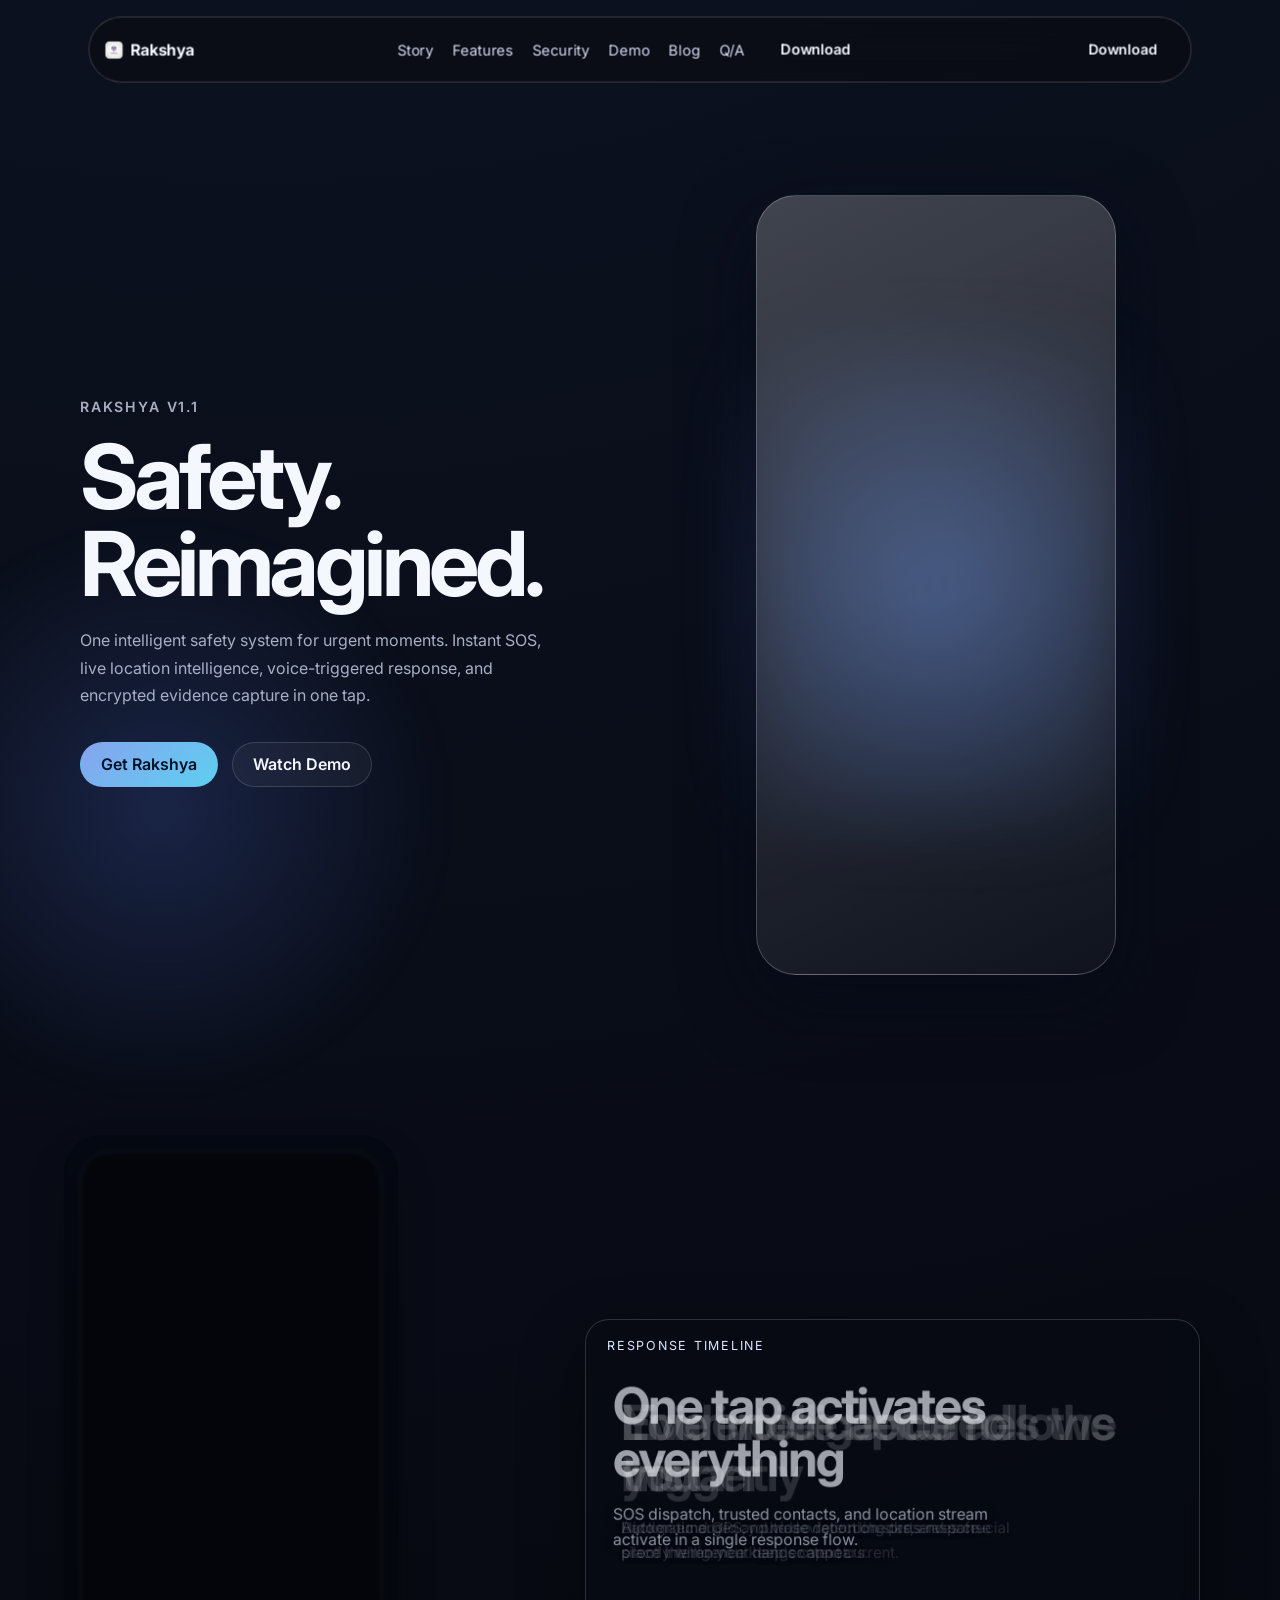
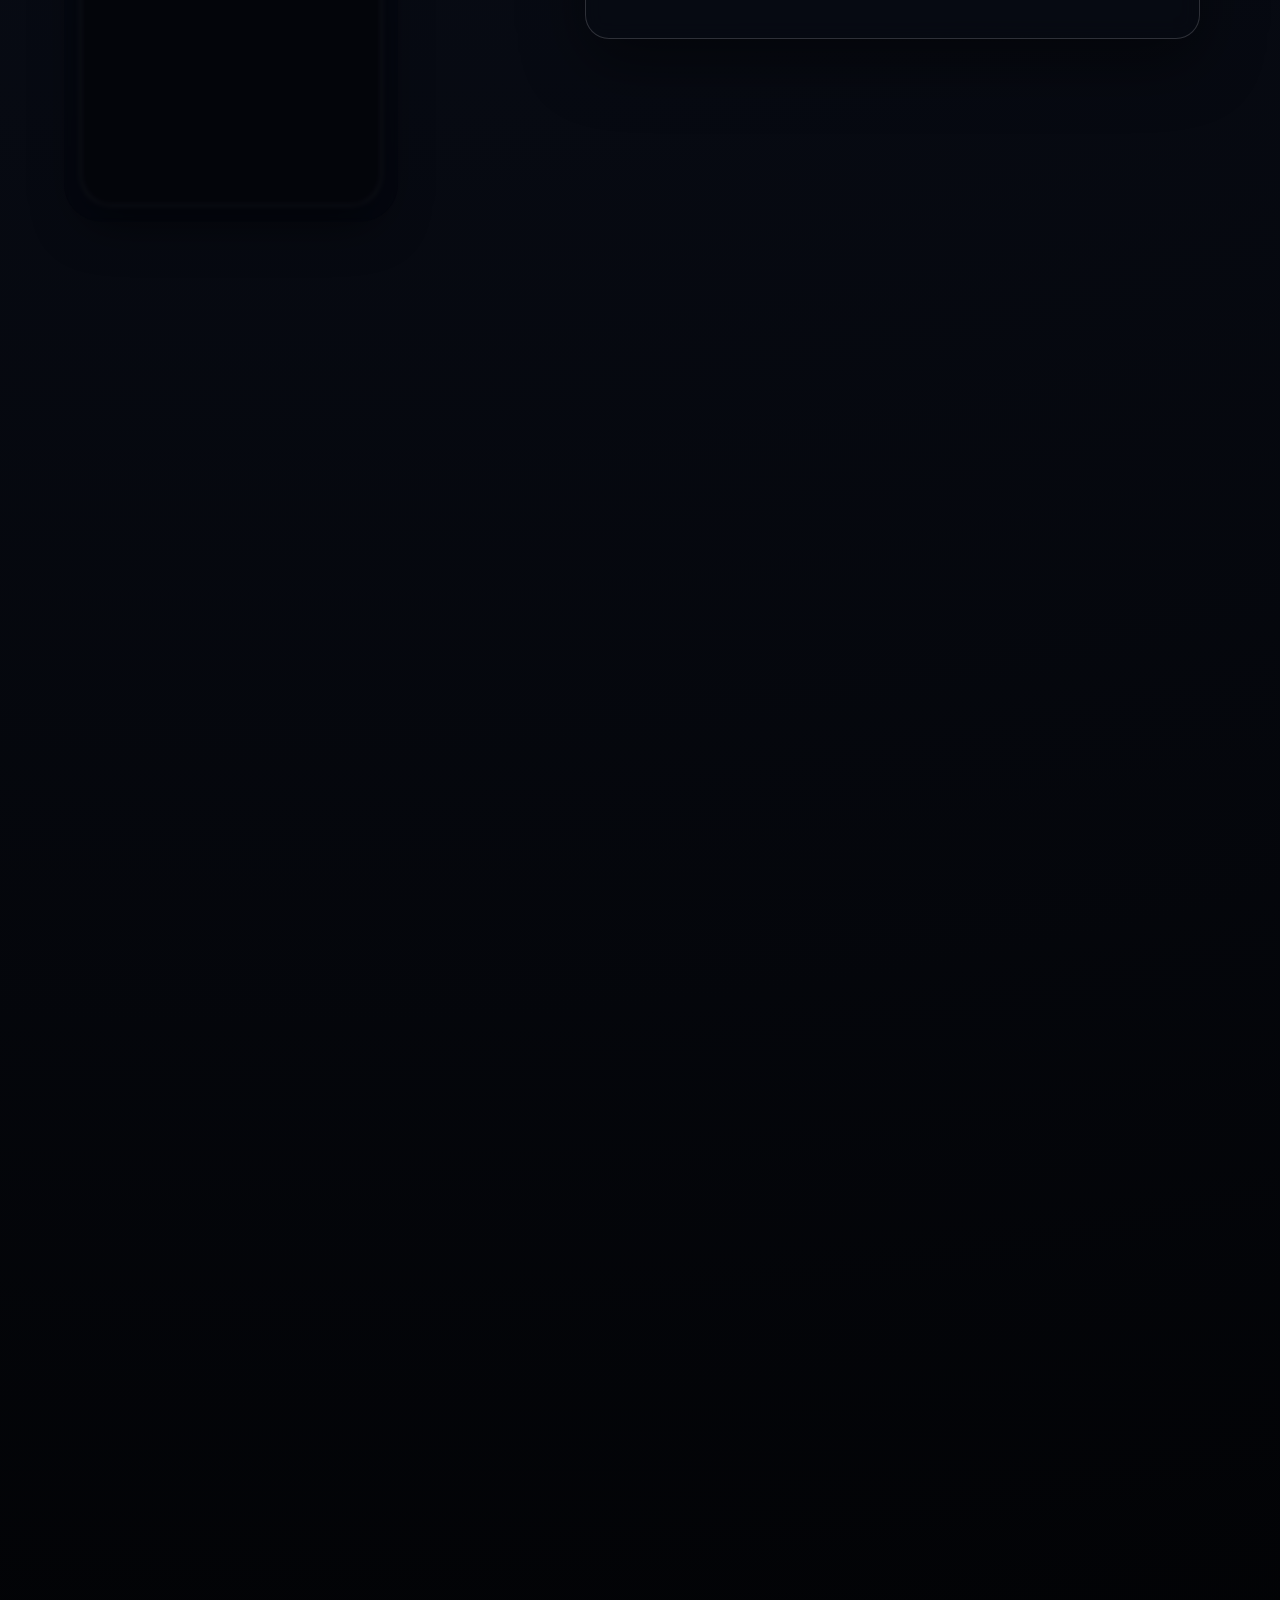
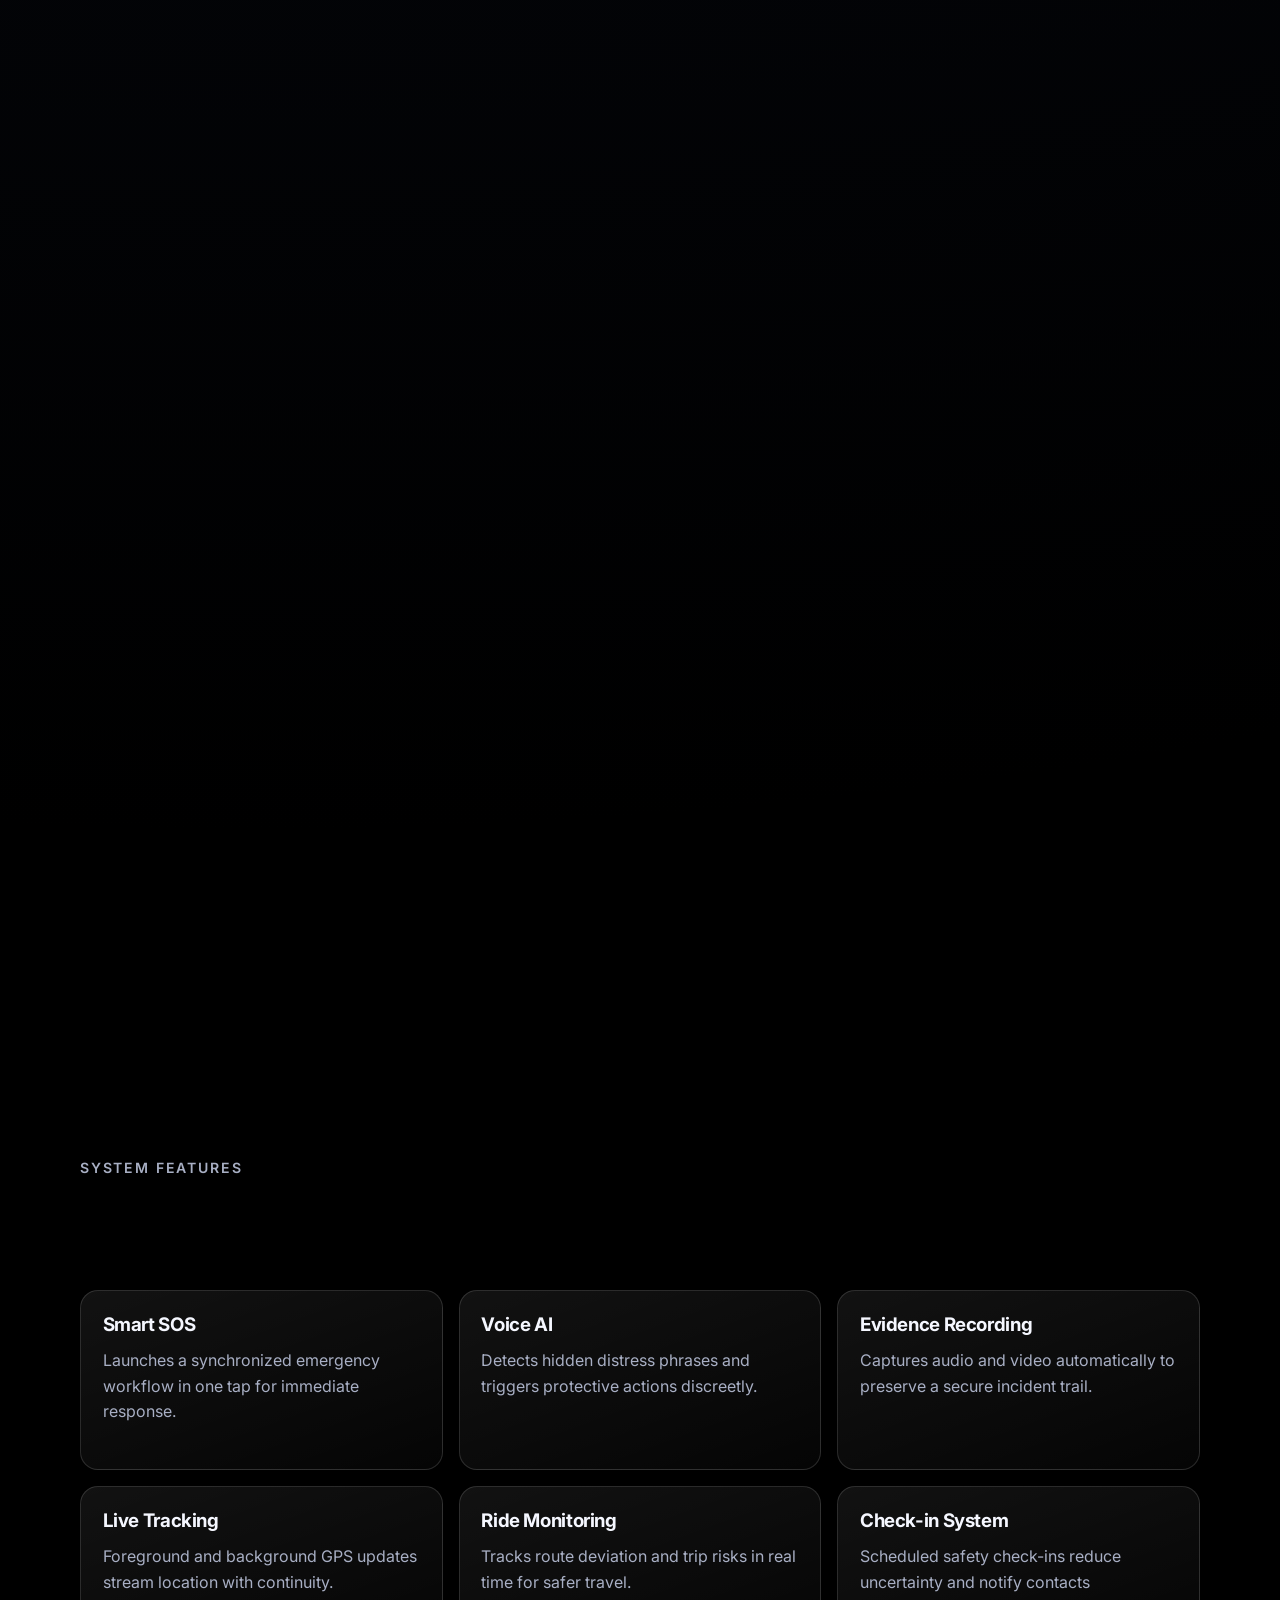
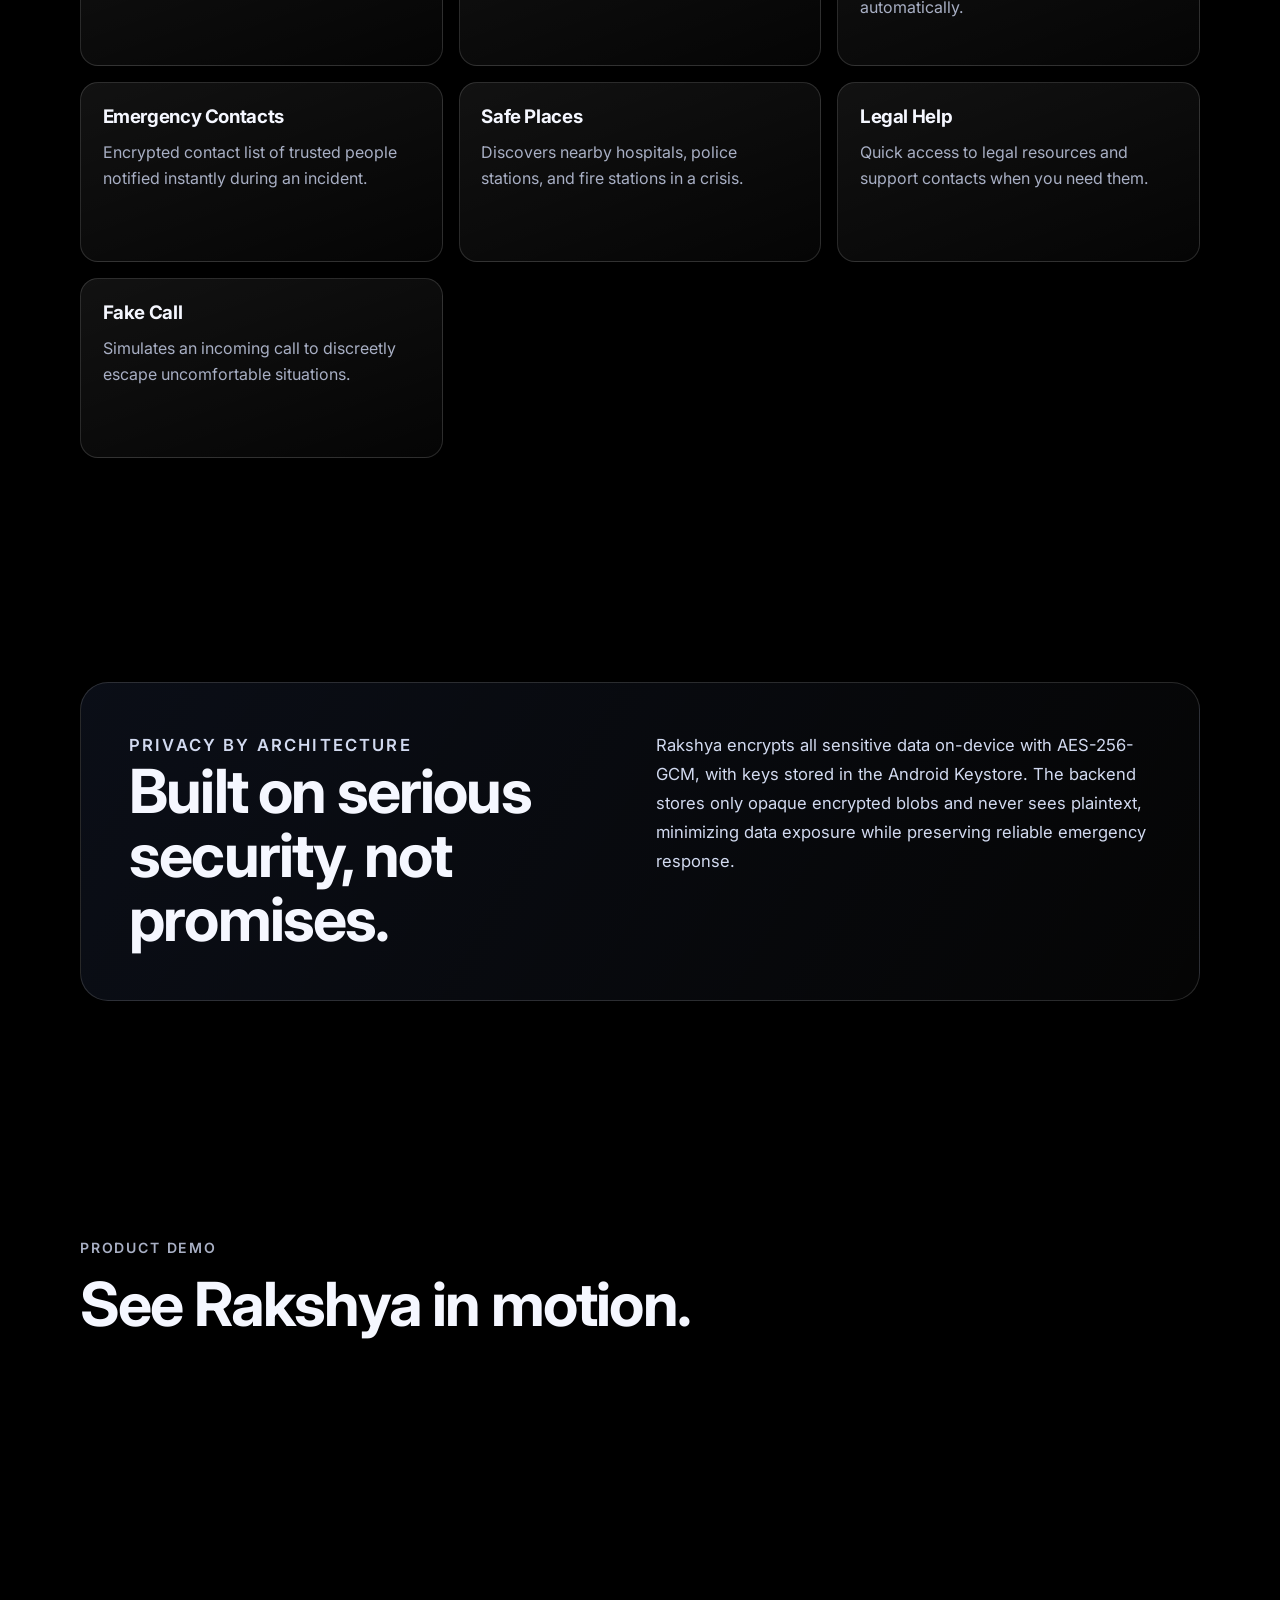
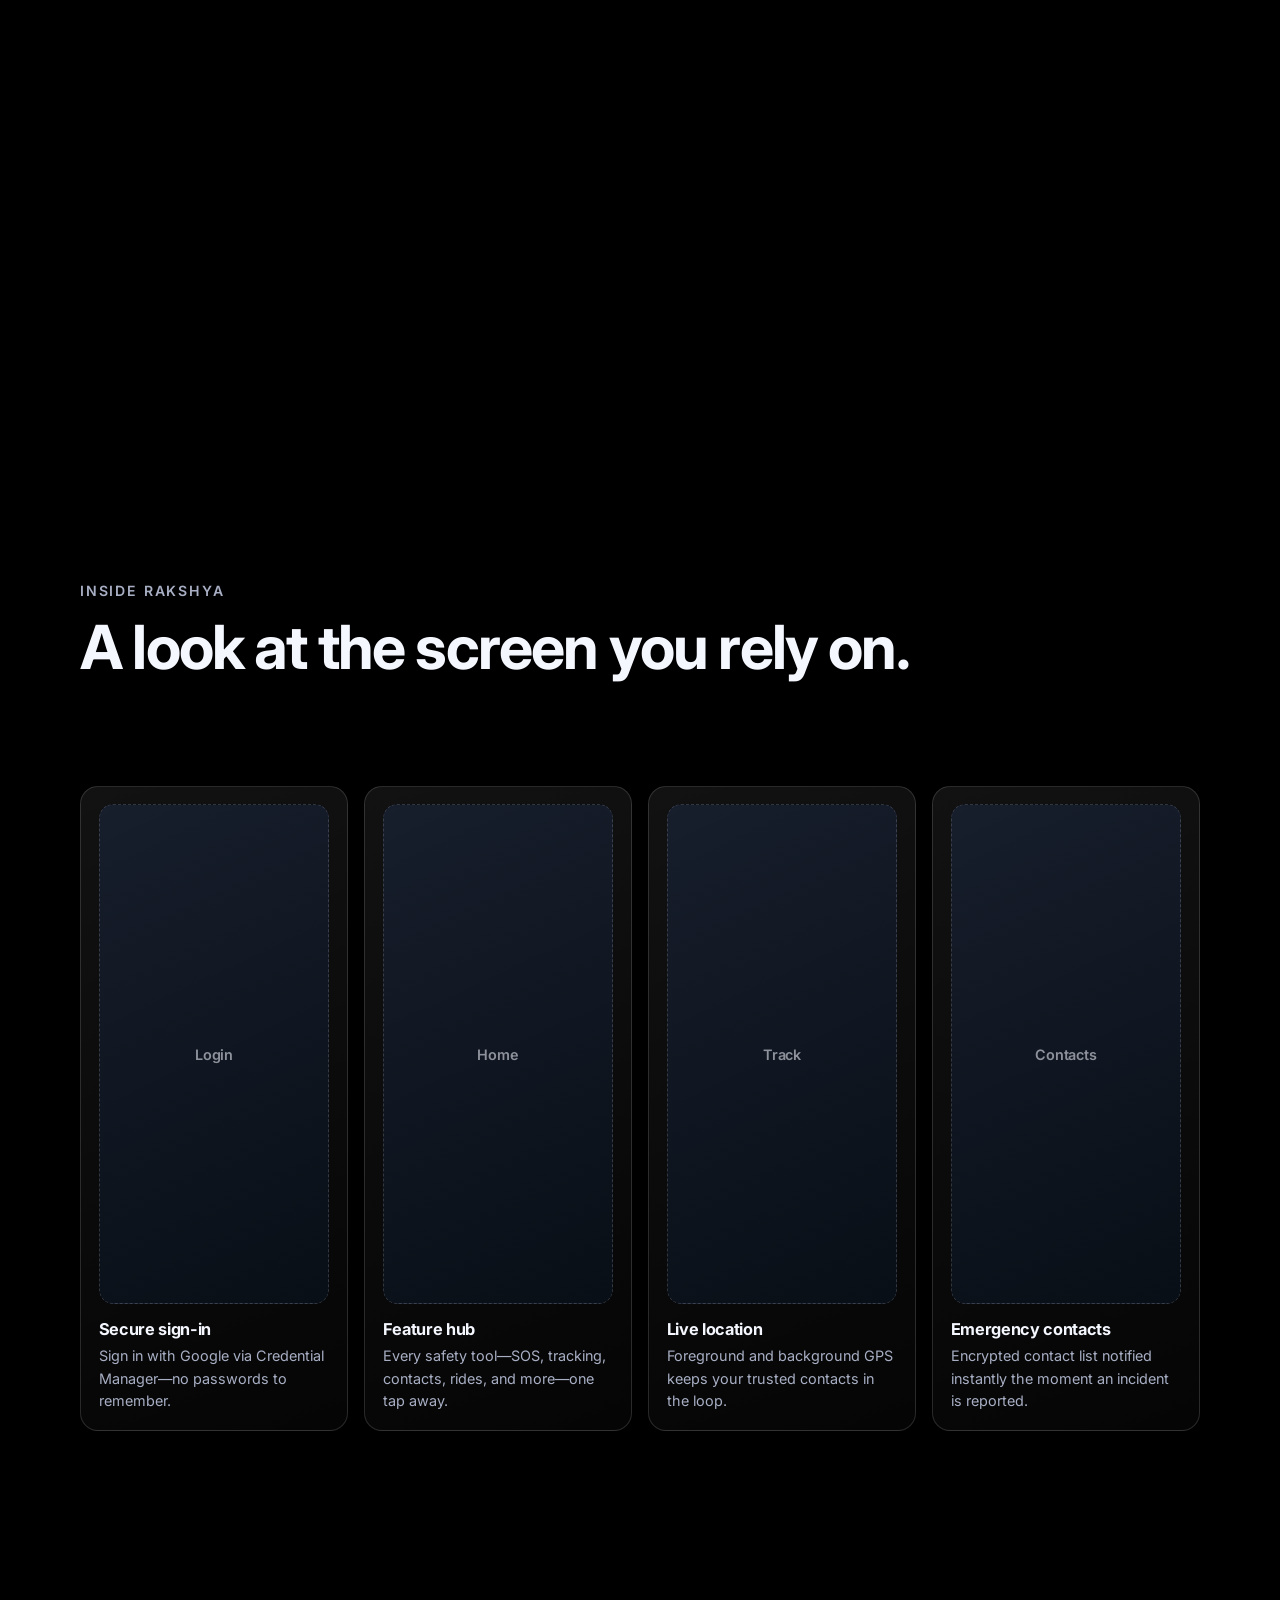
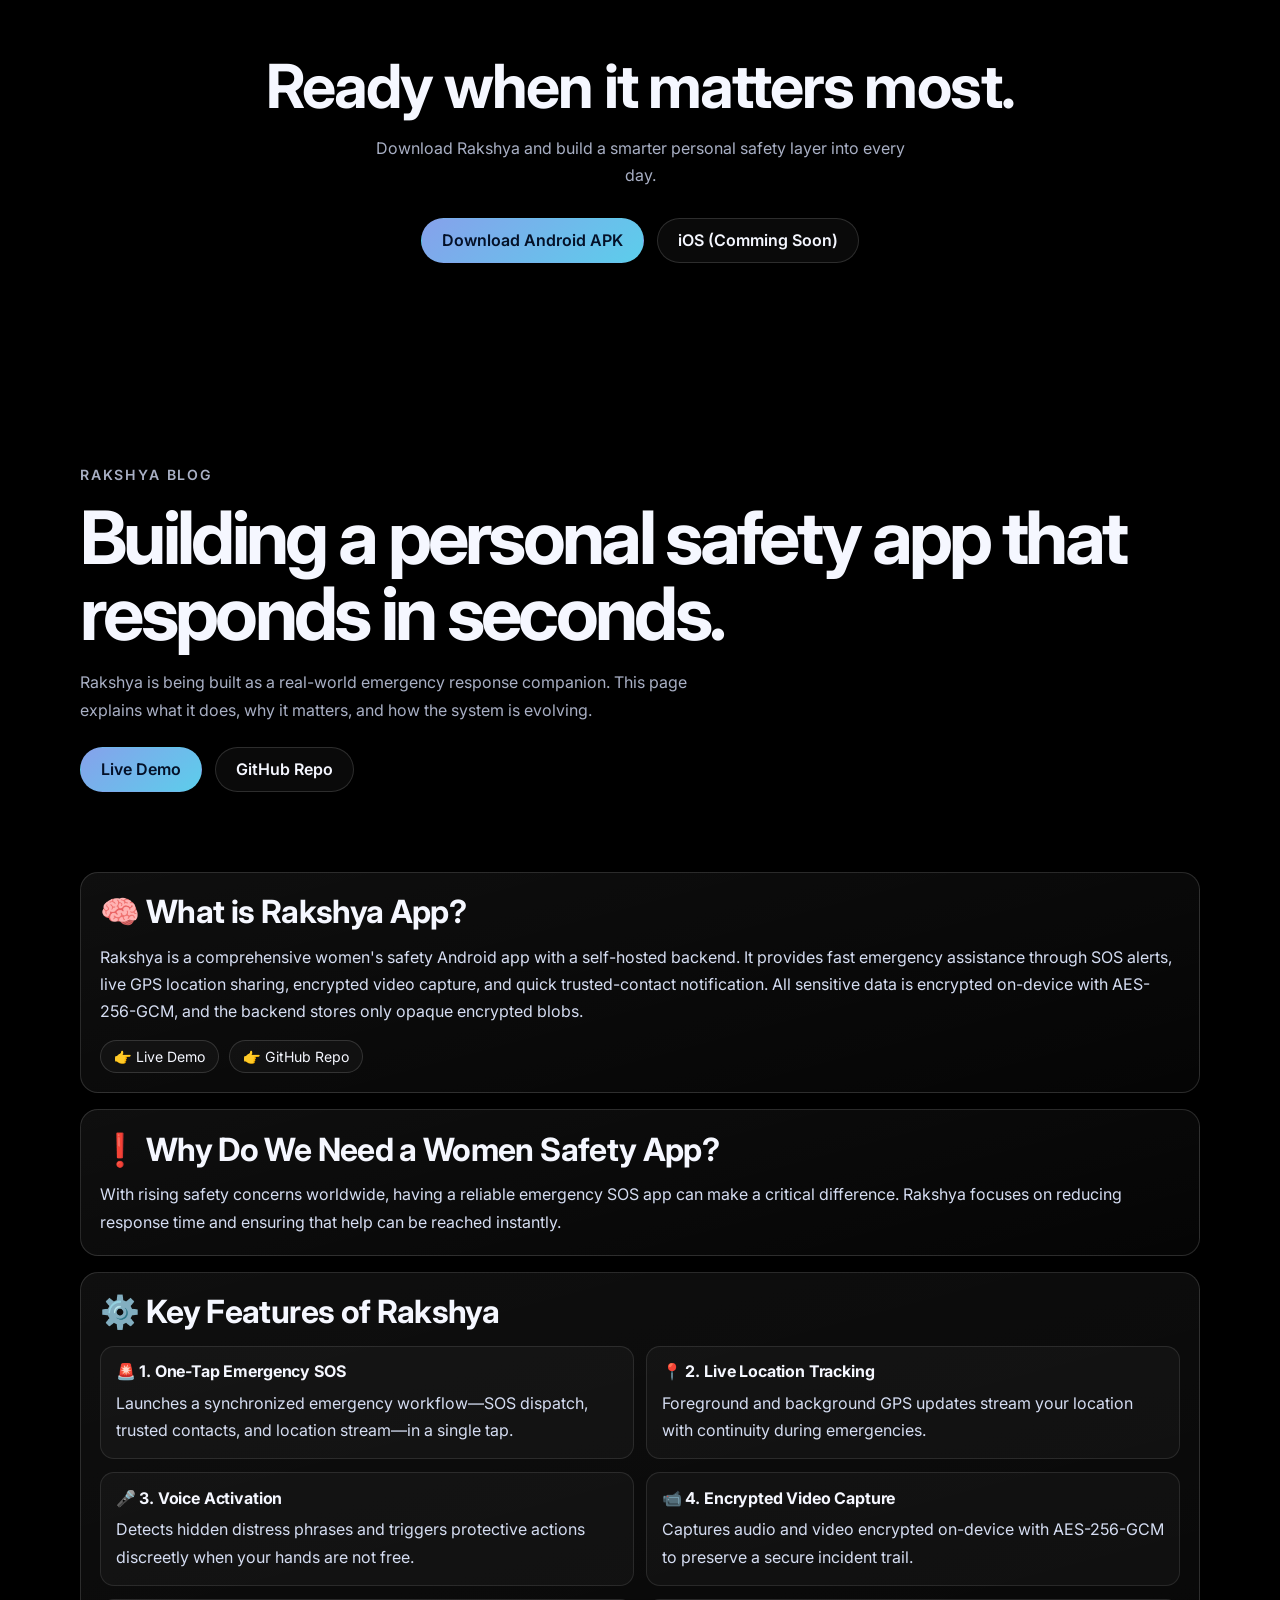
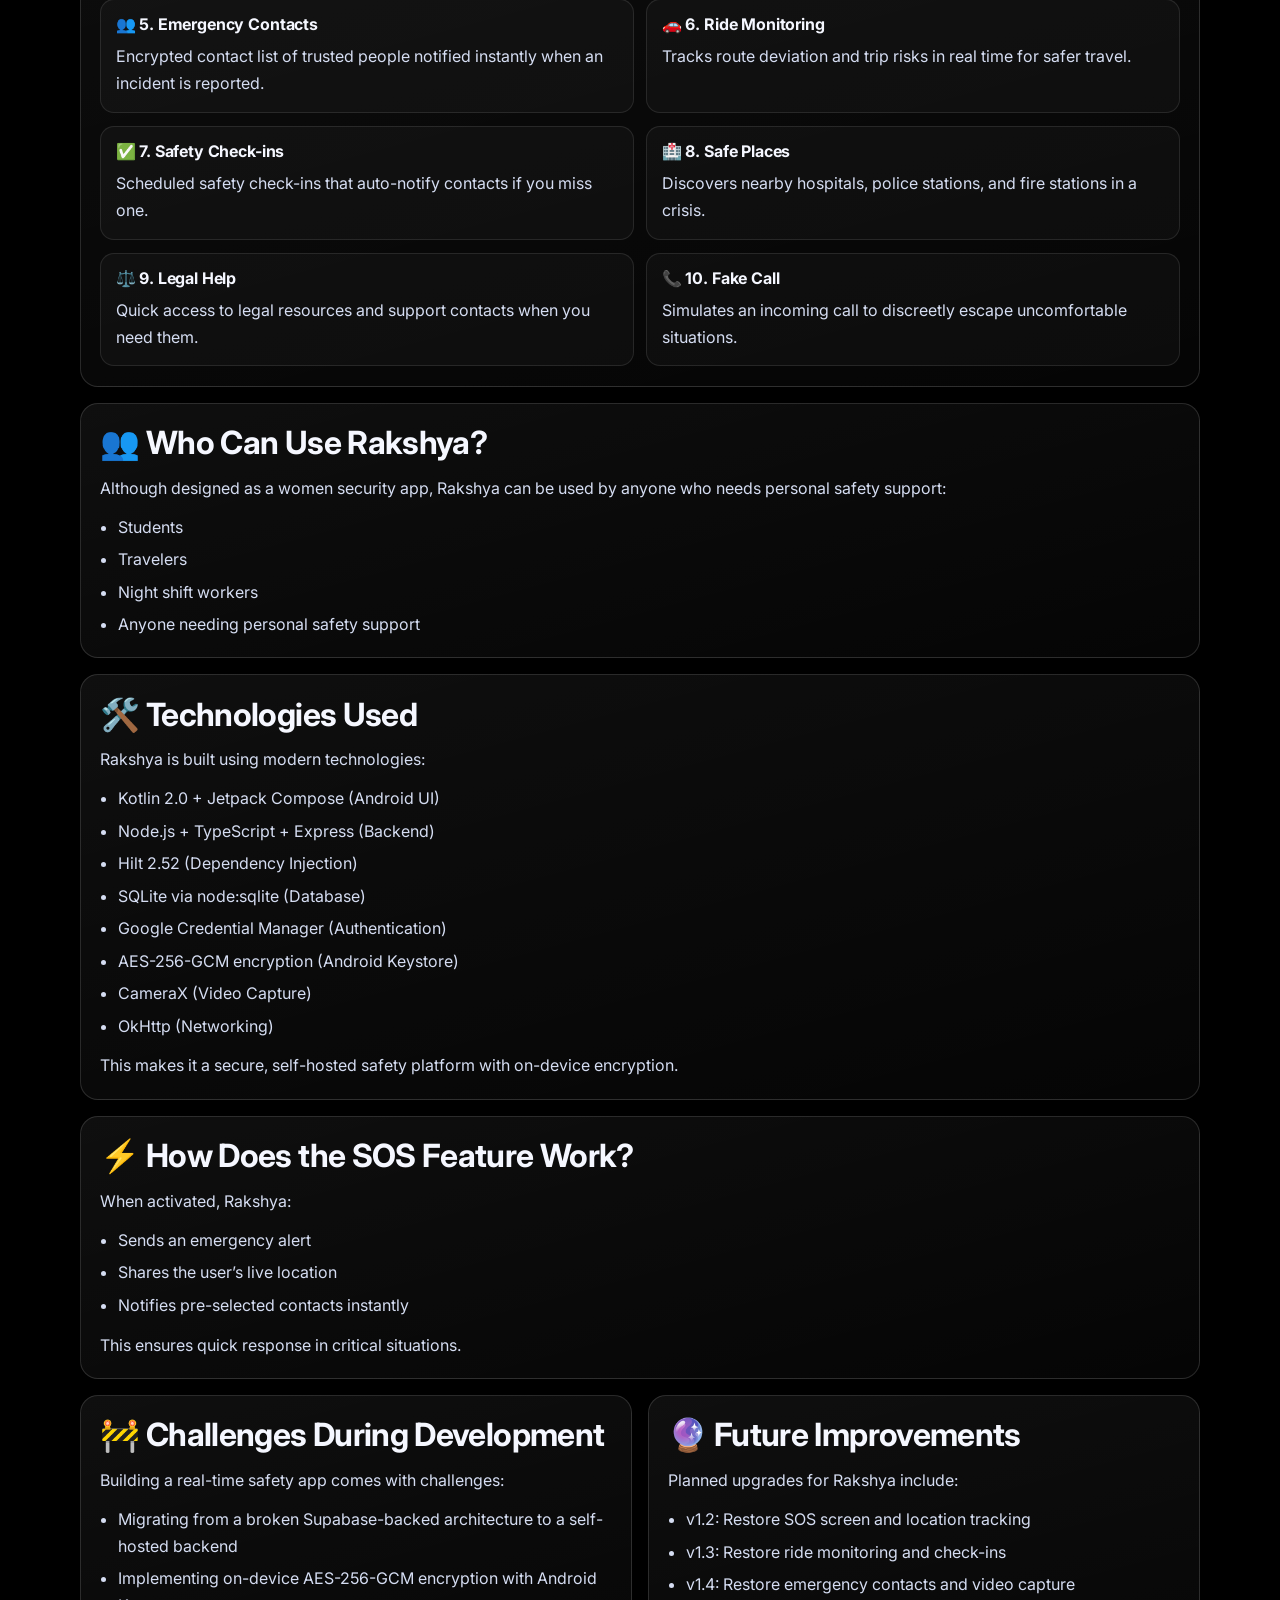
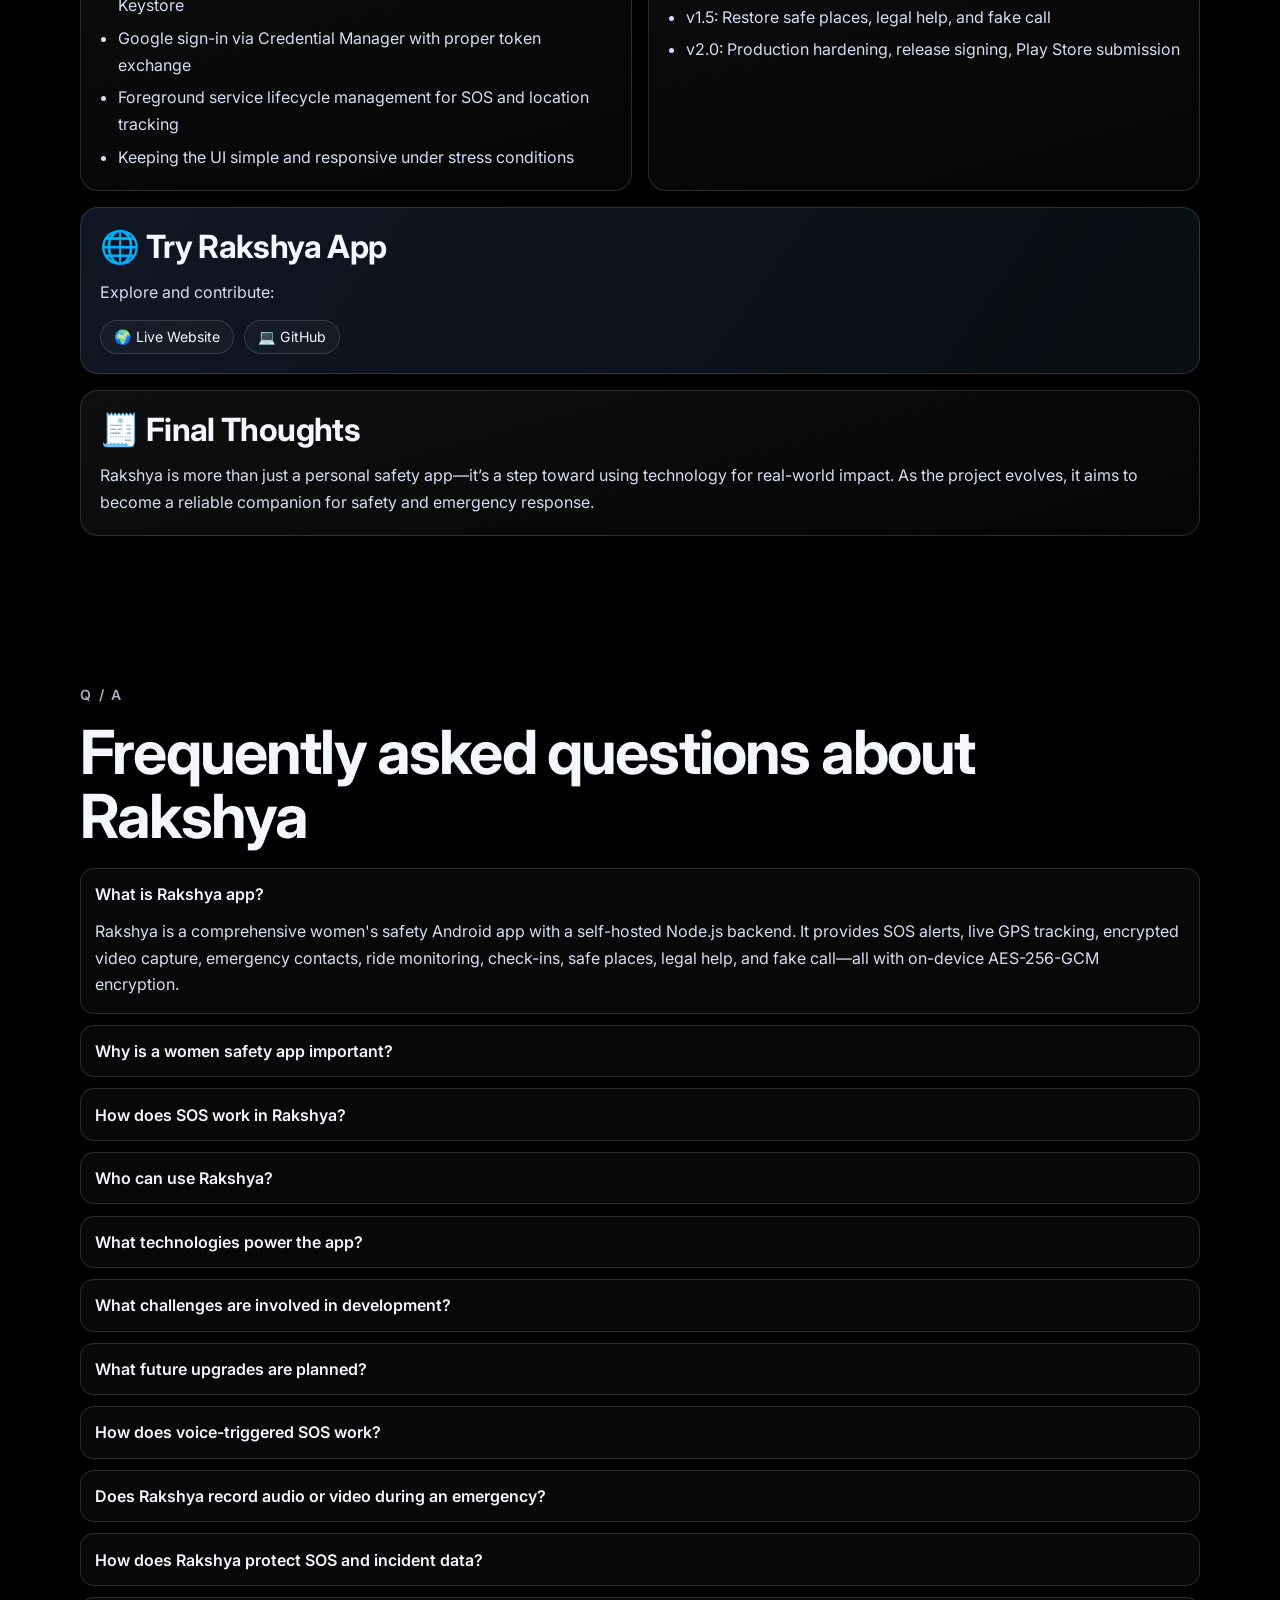
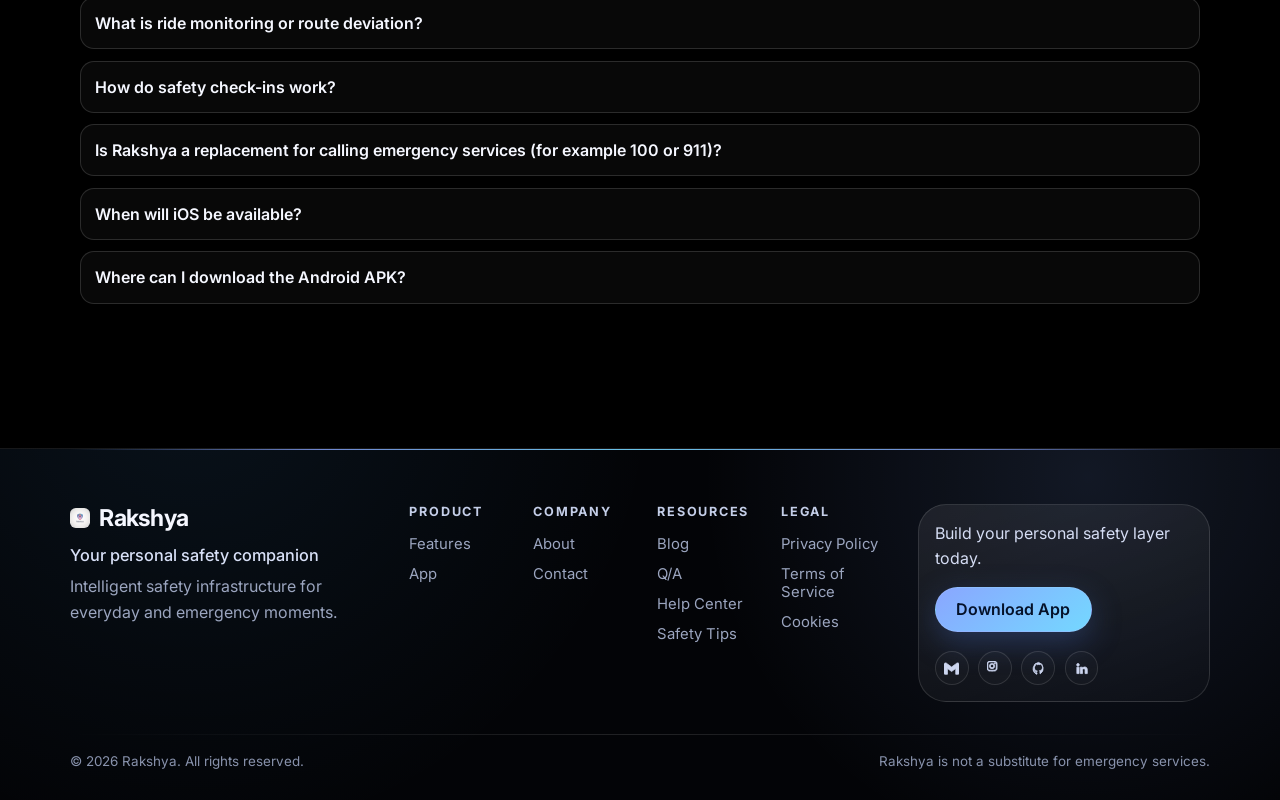
==== index.html @ 473b79ba "feat: add real-UI screenshot gallery (placeholders)" ====
<!DOCTYPE html>
<html lang="en">
<head>
  <!-- Character Encoding & Viewport -->
  <meta charset="UTF-8" />
  <meta name="viewport" content="width=device-width, initial-scale=1.0" />

  <!-- SEO & Meta Information -->
  <meta name="description" content="Rakshya is a global personal safety app with SOS alerts, live location tracking, voice triggers, and encrypted emergency response." />
  <meta name="keywords" content="global safety app, personal safety app, emergency SOS app, women safety app, live location tracking app, SOS alert app, emergency response app, personal security app, voice activated SOS, GPS safety app, panic button app, safety app for students, safety app for travelers, emergency contact alert app, safety technology app, mobile safety solution, encrypted safety app, Rakshya app" />
  <meta name="author" content="Rabi Dahal" />
  <meta name="robots" content="index,follow" />

  <!-- Canonical & Language -->
  <link rel="canonical" href="https://rakshyaapp.github.io/" />
  <link rel="alternate" hreflang="x-default" href="https://rakshyaapp.github.io/" />
  <meta property="og:locale" content="en_US" />

  <!-- Open Graph (Facebook & Social Media) -->
  <meta property="og:type" content="website" />
  <meta property="og:site_name" content="Rakshya" />
  <meta property="og:title" content="Rakshya Global Safety App | SOS and Live Tracking" />
  <meta property="og:description" content="Global personal safety app with SOS alerts, live tracking, voice triggers, and encrypted emergency response." />
  <meta property="og:url" content="https://rakshyaapp.github.io/" />
  <meta property="og:image" content="https://rakshyaapp.github.io/previewcard.png" />

  <!-- Twitter Card -->
  <meta name="twitter:card" content="summary_large_image" />
  <meta name="twitter:domain" content="rakshyaapp.github.io" />
  <meta name="twitter:title" content="Rakshya Global Safety App | SOS and Live Tracking" />
  <meta name="twitter:description" content="Rakshya combines SOS, live location sharing, and secure emergency workflows for global personal safety." />
  <meta name="twitter:image" content="https://rakshyaapp.github.io/previewcard.png" />

  <!-- Page Title -->
  <title>Rakshya Global Safety App | SOS, Live Tracking, Emergency Alerts</title>

  <!-- Fonts -->
  <link rel="preconnect" href="https://fonts.googleapis.com" />
  <link rel="preconnect" href="https://fonts.gstatic.com" crossorigin />
  <link href="https://fonts.googleapis.com/css2?family=Inter:wght@400;500;600;700;800&display=swap" rel="stylesheet" />

  <!-- Icons & Stylesheets -->
  <link rel="icon" type="image/png" href="favicon.png" />
  <link rel="stylesheet" href="styles.css" />

  <!-- Structured Data (Schema.org) -->
  <script type="application/ld+json">
    {
      "@context": "https://schema.org",
      "@graph": [
        {
          "@type": "Organization",
          "@id": "https://rakshyaapp.github.io/#organization",
          "name": "Rakshya",
          "url": "https://rakshyaapp.github.io/",
          "logo": "https://rakshyaapp.github.io/favicon.png",
          "sameAs": [
            "https://www.instagram.com/rakshya__app/",
            "https://github.com/proobker",
            "https://www.linkedin.com/in/rabi-dahal/"
          ]
        },
        {
          "@type": "SoftwareApplication",
          "name": "Rakshya",
          "applicationCategory": "SafetyApplication",
          "operatingSystem": "Android, iOS",
          "description": "Personal safety app with SOS alerts, live location sharing, voice triggers, and encrypted emergency workflows.",
          "url": "https://rakshyaapp.github.io/",
          "publisher": {
            "@id": "https://rakshyaapp.github.io/#organization"
          },
          "author": {
            "@type": "Person",
            "name": "Rabi Dahal"
          }
        },
        {
          "@type": "BlogPosting",
          "headline": "Building a personal safety app that responds in seconds.",
          "description": "Overview of Rakshya features, SOS workflow, development challenges, and future improvements.",
          "mainEntityOfPage": "https://rakshyaapp.github.io/#blog",
          "url": "https://rakshyaapp.github.io/#blog",
          "author": {
            "@type": "Person",
            "name": "Rabi Dahal"
          },
          "publisher": {
            "@id": "https://rakshyaapp.github.io/#organization"
          }
        }
      ]
    }
  </script>
</head>
<body>
  <div class="page-glow"></div>
  <header class="navbar" id="top">
    <nav class="nav-shell container" aria-label="Main navigation">
      <a href="#hero" class="brand" aria-label="Rakshya homepage">
        <img src="favicon.png" alt="Rakshya logo" class="brand-logo" />
        <span>Rakshya</span>
      </a>
      <div class="nav-links" id="navLinks">
        <ul>
          <li><a href="#story">Story</a></li>
          <li><a href="#features">Features</a></li>
          <li><a href="#security">Security</a></li>
          <li><a href="#demo">Demo</a></li>
          <li><a href="#blog">Blog</a></li>
          <li><a href="#qa">Q/A</a></li>
        </ul>
        <a href="#download" class="btn btn-nav nav-download">Download</a>
      </div>
      <button
        class="nav-toggle"
        id="navToggle"
        aria-label="Toggle menu"
        aria-expanded="false"
        aria-controls="navLinks"
      >
        <span></span>
        <span></span>
        <span></span>
      </button>
      <a href="#download" class="btn btn-nav nav-cta">Download</a>
    </nav>
  </header>

  <main>
    <section id="hero" class="hero section">
      <div class="container hero-grid">
        <div class="hero-copy reveal">
          <p class="eyebrow">Rakshya v1.1</p>
          <h1>Safety. Reimagined.</h1>
          <p class="subtext">
            One intelligent safety system for urgent moments. Instant SOS, live location intelligence,
            voice-triggered response, and encrypted evidence capture in one tap.
          </p>
          <div class="hero-actions">
            <a href="#download" class="btn btn-primary">Get Rakshya</a>
            <a href="#demo" class="btn btn-secondary">Watch Demo</a>
          </div>
        </div>
        <div class="hero-device-wrap reveal">
          <div class="device-glow"></div>
          <div class="phone-tilt" id="phoneTilt">
            <div class="phone-shell">
              <video src="demo.mp4" autoplay muted loop playsinline aria-label="Rakshya app demo"></video>
            </div>
          </div>
        </div>
      </div>
    </section>

    <section id="story" class="story section">
      <div class="story-track">
        <div class="story-sticky container">
          <div class="story-media">
            <div class="story-device">
              <video src="demo.mp4" autoplay muted loop playsinline></video>
            </div>
          </div>
          <div class="story-copy-panel">
            <p class="story-label">Response Timeline</p>
            <div class="story-slides" id="storySlides">
              <article class="story-slide">
                <h2>One tap activates everything</h2>
                <p>SOS dispatch, trusted contacts, and location stream activate in a single response flow.</p>
              </article>
              <article class="story-slide">
                <h2>Your voice becomes the trigger</h2>
                <p>Hidden emergency phrase detection starts response silently when your hands cannot.</p>
              </article>
              <article class="story-slide">
                <h2>Evidence captured instantly</h2>
                <p>Automatic audio and video recording preserves crucial proof the moment danger appears.</p>
              </article>
              <article class="story-slide">
                <h2>Live intelligence follows you</h2>
                <p>Background GPS, route deviation checks, and safe-place intelligence keep context current.</p>
              </article>
            </div>
          </div>
        </div>
      </div>
    </section>

    <section id="features" class="features section">
      <div class="container">
        <p class="eyebrow reveal">System Features</p>
        <h2 class="section-title reveal">Designed for real-world emergencies.</h2>
        <div class="feature-grid">
          <article class="feature-card reveal">
            <h3>Smart SOS</h3>
            <p>Launches a synchronized emergency workflow in one tap for immediate response.</p>
          </article>
          <article class="feature-card reveal">
            <h3>Voice AI</h3>
            <p>Detects hidden distress phrases and triggers protective actions discreetly.</p>
          </article>
          <article class="feature-card reveal">
            <h3>Evidence Recording</h3>
            <p>Captures audio and video automatically to preserve a secure incident trail.</p>
          </article>
          <article class="feature-card reveal">
            <h3>Live Tracking</h3>
            <p>Foreground and background GPS updates stream location with continuity.</p>
          </article>
          <article class="feature-card reveal">
            <h3>Ride Monitoring</h3>
            <p>Tracks route deviation and trip risks in real time for safer travel.</p>
          </article>
          <article class="feature-card reveal">
            <h3>Check-in System</h3>
            <p>Scheduled safety check-ins reduce uncertainty and notify contacts automatically.</p>
          </article>
          <article class="feature-card reveal">
            <h3>Emergency Contacts</h3>
            <p>Encrypted contact list of trusted people notified instantly during an incident.</p>
          </article>
          <article class="feature-card reveal">
            <h3>Safe Places</h3>
            <p>Discovers nearby hospitals, police stations, and fire stations in a crisis.</p>
          </article>
          <article class="feature-card reveal">
            <h3>Legal Help</h3>
            <p>Quick access to legal resources and support contacts when you need them.</p>
          </article>
          <article class="feature-card reveal">
            <h3>Fake Call</h3>
            <p>Simulates an incoming call to discreetly escape uncomfortable situations.</p>
          </article>
        </div>
      </div>
    </section>

    <section id="security" class="security section">
      <div class="container security-layout reveal">
        <div>
          <p class="eyebrow">Privacy by Architecture</p>
          <h2 class="section-title">Built on serious security, not promises.</h2>
        </div>
        <p>
          Rakshya encrypts all sensitive data on-device with AES-256-GCM, with keys stored in the
          Android Keystore. The backend stores only opaque encrypted blobs and never sees plaintext,
          minimizing data exposure while preserving reliable emergency response.
        </p>
      </div>
    </section>

    <section id="demo" class="demo section">
      <div class="container reveal">
        <p class="eyebrow">Product Demo</p>
        <h2 class="section-title">See Rakshya in motion.</h2>
        <div class="hero-device-wrap reveal">
          <div class="device-glow"></div>
          <div class="phone-tilt" id="phoneTiltDemo">
            <div class="mini">
              <video src="demo.mp4" autoplay muted loop playsinline aria-label="Rakshya app demo"></video>
            </div>
          </div>
        </div>
      </div>
    </section>

    <section id="screens" class="screens section">
      <div class="container">
        <p class="eyebrow reveal">Inside Rakshya</p>
        <h2 class="section-title reveal">A look at the screen you rely on.</h2>
        <p class="screens-subtext reveal">
          Rakshya is built around fast, calm interactions. Here's a preview of the core screens.
        </p>
        <div class="screens-grid">
          <figure class="screen-card reveal">
            <div class="screen-frame phone">
              <div class="screen-ph">
                <span>Login</span>
              </div>
            </div>
            <figcaption>
              <h3>Secure sign-in</h3>
              <p>Sign in with Google via Credential Manager—no passwords to remember.</p>
            </figcaption>
          </figure>
          <figure class="screen-card reveal">
            <div class="screen-frame phone">
              <div class="screen-ph">
                <span>Home</span>
              </div>
            </div>
            <figcaption>
              <h3>Feature hub</h3>
              <p>Every safety tool—SOS, tracking, contacts, rides, and more—one tap away.</p>
            </figcaption>
          </figure>
          <figure class="screen-card reveal">
            <div class="screen-frame phone">
              <div class="screen-ph">
                <span>Track</span>
              </div>
            </div>
            <figcaption>
              <h3>Live location</h3>
              <p>Foreground and background GPS keeps your trusted contacts in the loop.</p>
            </figcaption>
          </figure>
          <figure class="screen-card reveal">
            <div class="screen-frame phone">
              <div class="screen-ph">
                <span>Contacts</span>
              </div>
            </div>
            <figcaption>
              <h3>Emergency contacts</h3>
              <p>Encrypted contact list notified instantly the moment an incident is reported.</p>
            </figcaption>
          </figure>
        </div>
      </div>
    </section>

    <section id="download" class="download section">
      <div class="container download-wrap reveal">
        <h2 class="section-title">Ready when it matters most.</h2>
        <p>Download Rakshya and build a smarter personal safety layer into every day.</p>
        <div class="download-actions">
          <a href="https://github.com/rakshyaapp/rakshyaapp.github.io/releases/download/v1.1.0/rakshya.apk" class="btn btn-primary" download>Download Android APK</a>
          <a
            href="https://www.apple.com/app-store/"
            class="btn btn-secondary"
            target="_blank"
            rel="noopener noreferrer"
          >
            iOS (Comming Soon)
          </a>
        </div>
      </div>
    </section>

    <section id="blog" class="section blog-hero">
      <div class="container">
        <p class="eyebrow reveal">Rakshya Blog</p>
        <h2 class="blog-title reveal">Building a personal safety app that responds in seconds.</h2>
        <p class="blog-subtext reveal">
          Rakshya is being built as a real-world emergency response companion. This page explains
          what it does, why it matters, and how the system is evolving.
        </p>
        <div class="blog-actions reveal">
          <a class="btn btn-primary" href="#hero">Live Demo</a>
          <a class="btn btn-secondary" href="https://github.com/proobker/rakshyaa">GitHub Repo</a>
        </div>
      </div>
    </section>

    <section class="section blog-body">
      <div class="container blog-stack">
        <article class="blog-panel reveal">
          <h2>🧠 What is Rakshya App?</h2>
          <p>
            Rakshya is a comprehensive women's safety Android app with a self-hosted backend. It
            provides fast emergency assistance through SOS alerts, live GPS location sharing, encrypted
            video capture, and quick trusted-contact notification. All sensitive data is encrypted
            on-device with AES-256-GCM, and the backend stores only opaque encrypted blobs.
          </p>
          <div class="inline-links">
            <a href="#hero">👉 Live Demo</a>
            <a href="https://github.com/proobker/rakshyaa">👉 GitHub Repo</a>
          </div>
        </article>

        <article class="blog-panel reveal">
          <h2>❗ Why Do We Need a Women Safety App?</h2>
          <p>
            With rising safety concerns worldwide, having a reliable emergency SOS app can make a
            critical difference. Rakshya focuses on reducing response time and ensuring that help
            can be reached instantly.
          </p>
        </article>

        <article class="blog-panel reveal">
          <h2>⚙️ Key Features of Rakshya</h2>
          <div class="feature-grid-blog">
            <div class="feature-item-blog">
              <h3>🚨 1. One-Tap Emergency SOS</h3>
              <p>Launches a synchronized emergency workflow—SOS dispatch, trusted contacts, and location stream—in a single tap.</p>
            </div>
            <div class="feature-item-blog">
              <h3>📍 2. Live Location Tracking</h3>
              <p>Foreground and background GPS updates stream your location with continuity during emergencies.</p>
            </div>
            <div class="feature-item-blog">
              <h3>🎤 3. Voice Activation</h3>
              <p>Detects hidden distress phrases and triggers protective actions discreetly when your hands are not free.</p>
            </div>
            <div class="feature-item-blog">
              <h3>📹 4. Encrypted Video Capture</h3>
              <p>Captures audio and video encrypted on-device with AES-256-GCM to preserve a secure incident trail.</p>
            </div>
            <div class="feature-item-blog">
              <h3>👥 5. Emergency Contacts</h3>
              <p>Encrypted contact list of trusted people notified instantly when an incident is reported.</p>
            </div>
            <div class="feature-item-blog">
              <h3>🚗 6. Ride Monitoring</h3>
              <p>Tracks route deviation and trip risks in real time for safer travel.</p>
            </div>
            <div class="feature-item-blog">
              <h3>✅ 7. Safety Check-ins</h3>
              <p>Scheduled safety check-ins that auto-notify contacts if you miss one.</p>
            </div>
            <div class="feature-item-blog">
              <h3>🏥 8. Safe Places</h3>
              <p>Discovers nearby hospitals, police stations, and fire stations in a crisis.</p>
            </div>
            <div class="feature-item-blog">
              <h3>⚖️ 9. Legal Help</h3>
              <p>Quick access to legal resources and support contacts when you need them.</p>
            </div>
            <div class="feature-item-blog">
              <h3>📞 10. Fake Call</h3>
              <p>Simulates an incoming call to discreetly escape uncomfortable situations.</p>
            </div>
          </div>
        </article>

        <article class="blog-panel reveal">
          <h2>👥 Who Can Use Rakshya?</h2>
          <p>
            Although designed as a women security app, Rakshya can be used by anyone who needs
            personal safety support:
          </p>
          <ul class="blog-list">
            <li>Students</li>
            <li>Travelers</li>
            <li>Night shift workers</li>
            <li>Anyone needing personal safety support</li>
          </ul>
        </article>

        <article class="blog-panel reveal">
          <h2>🛠️ Technologies Used</h2>
          <p>Rakshya is built using modern technologies:</p>
          <ul class="blog-list">
            <li>Kotlin 2.0 + Jetpack Compose (Android UI)</li>
            <li>Node.js + TypeScript + Express (Backend)</li>
            <li>Hilt 2.52 (Dependency Injection)</li>
            <li>SQLite via node:sqlite (Database)</li>
            <li>Google Credential Manager (Authentication)</li>
            <li>AES-256-GCM encryption (Android Keystore)</li>
            <li>CameraX (Video Capture)</li>
            <li>OkHttp (Networking)</li>
          </ul>
          <p>This makes it a secure, self-hosted safety platform with on-device encryption.</p>
        </article>

        <article class="blog-panel reveal">
          <h2>⚡ How Does the SOS Feature Work?</h2>
          <p>When activated, Rakshya:</p>
          <ul class="blog-list">
            <li>Sends an emergency alert</li>
            <li>Shares the user’s live location</li>
            <li>Notifies pre-selected contacts instantly</li>
          </ul>
          <p>This ensures quick response in critical situations.</p>
        </article>

        <div class="blog-split">
          <article class="blog-panel reveal">
            <h2>🚧 Challenges During Development</h2>
            <p>Building a real-time safety app comes with challenges:</p>
            <ul class="blog-list">
              <li>Migrating from a broken Supabase-backed architecture to a self-hosted backend</li>
              <li>Implementing on-device AES-256-GCM encryption with Android Keystore</li>
              <li>Google sign-in via Credential Manager with proper token exchange</li>
              <li>Foreground service lifecycle management for SOS and location tracking</li>
              <li>Keeping the UI simple and responsive under stress conditions</li>
            </ul>
          </article>

          <article class="blog-panel reveal">
            <h2>🔮 Future Improvements</h2>
            <p>Planned upgrades for Rakshya include:</p>
            <ul class="blog-list">
              <li>v1.2: Restore SOS screen and location tracking</li>
              <li>v1.3: Restore ride monitoring and check-ins</li>
              <li>v1.4: Restore emergency contacts and video capture</li>
              <li>v1.5: Restore safe places, legal help, and fake call</li>
              <li>v2.0: Production hardening, release signing, Play Store submission</li>
            </ul>
          </article>
        </div>

        <article class="blog-panel blog-cta reveal">
          <h2>🌐 Try Rakshya App</h2>
          <p>Explore and contribute:</p>
          <div class="inline-links">
            <a href="#hero">🌍 Live Website</a>
            <a href="https://github.com/proobker/rakshyaa">💻 GitHub</a>
          </div>
        </article>

        <article class="blog-panel reveal">
          <h2>🧾 Final Thoughts</h2>
          <p>
            Rakshya is more than just a personal safety app—it’s a step toward using technology for
            real-world impact. As the project evolves, it aims to become a reliable companion for
            safety and emergency response.
          </p>
        </article>
      </div>
    </section>

    <section id="qa" class="section qa-section">
      <div class="container">
        <p class="eyebrow reveal">Q / A</p>
        <h2 class="section-title reveal">Frequently asked questions about Rakshya</h2>
        <div class="qa-list">
          <details class="qa-item" open>
            <summary>What is Rakshya app?</summary>
            <p>
              Rakshya is a comprehensive women's safety Android app with a self-hosted Node.js backend.
              It provides SOS alerts, live GPS tracking, encrypted video capture, emergency contacts,
              ride monitoring, check-ins, safe places, legal help, and fake call—all with on-device
              AES-256-GCM encryption.
            </p>
          </details>
          <details class="qa-item">
            <summary>Why is a women safety app important?</summary>
            <p>
              In unsafe situations, response speed matters. Rakshya is designed to reduce response
              time and make emergency communication immediate.
            </p>
          </details>
          <details class="qa-item">
            <summary>How does SOS work in Rakshya?</summary>
            <p>
              SOS activates a synchronized emergency workflow: it creates an incident on the backend,
              records SOS-flagged GPS locations every 30 seconds, triggers an emergency call to 112,
              and shows a full-screen alarm notification—all in one tap.
            </p>
          </details>
          <details class="qa-item">
            <summary>Who can use Rakshya?</summary>
            <p>
              While designed with women safety in mind, Rakshya can also support students, travelers,
              night shift workers, and anyone seeking personal safety assistance.
            </p>
          </details>
          <details class="qa-item">
            <summary>What technologies power the app?</summary>
            <p>
              Kotlin 2.0 with Jetpack Compose for the Android UI, Node.js + TypeScript + Express
              for the backend, Hilt for dependency injection, SQLite for local data, Google Credential
              Manager for authentication, and AES-256-GCM encryption via Android Keystore for
              on-device security.
            </p>
          </details>
          <details class="qa-item">
            <summary>What challenges are involved in development?</summary>
            <p>
              Migrating from a broken Supabase-backed architecture to a self-hosted backend,
              implementing on-device AES-256-GCM encryption with Android Keystore, Google sign-in
              via Credential Manager with proper token exchange, and managing foreground service
              lifecycles for SOS and location tracking.
            </p>
          </details>
          <details class="qa-item">
            <summary>What future upgrades are planned?</summary>
            <p>
              v1.2: Restore SOS screen and location tracking. v1.3: Restore ride monitoring and
              check-ins. v1.4: Restore emergency contacts and video capture. v1.5: Restore safe
              places, legal help, and fake call. v2.0: Production hardening, release signing, and
              Play Store submission.
            </p>
          </details>
          <details class="qa-item">
            <summary>How does voice-triggered SOS work?</summary>
            <p>
              Rakshya can listen for a distress phrase you configure and start the emergency workflow
              when speaking is safer than reaching for the phone—so response can begin even when your
              hands are not free.
            </p>
          </details>
          <details class="qa-item">
            <summary>Does Rakshya record audio or video during an emergency?</summary>
            <p>
              Yes. Rakshya captures video using CameraX and encrypts it on-device with AES-256-GCM
              before backing up encrypted bytes to the backend. The server never sees plaintext—only
              opaque encrypted blobs. The encrypted video can be downloaded and decrypted on-device.
            </p>
          </details>
          <details class="qa-item">
            <summary>How does Rakshya protect SOS and incident data?</summary>
            <p>
              All sensitive data is encrypted on-device with AES-256-GCM using keys stored in the
              Android Keystore. The backend stores only opaque encrypted blobs and never has access
              to plaintext, so your data stays protected even during emergency delivery.
            </p>
          </details>
          <details class="qa-item">
            <summary>What is ride monitoring or route deviation?</summary>
            <p>
              During trips, Rakshya tracks your live route against an expected path using Haversine
              distance calculations. If your movement deviates off-course, it detects the risk in
              real time—useful for rides, commutes, and travel where detours matter.
            </p>
          </details>
          <details class="qa-item">
            <summary>How do safety check-ins work?</summary>
            <p>
              You schedule safety check-ins through CheckInService, a foreground service that prompts
              you to confirm you are safe. If you miss a check-in, your trusted contacts can be
              notified automatically to reduce uncertainty.
            </p>
          </details>
          <details class="qa-item">
            <summary>Is Rakshya a replacement for calling emergency services (for example 100 or 911)?</summary>
            <p>
              No. Rakshya is a companion for alerting people you trust and sharing location—it does
              not replace police, ambulance, or official emergency lines. Use local emergency numbers
              when life is in immediate danger.
            </p>
          </details>
          <details class="qa-item">
            <summary>When will iOS be available?</summary>
            <p>
              iOS is planned; the site currently highlights Android while the iOS build matures. Check
              the download section for the latest status.
            </p>
          </details>
          <details class="qa-item">
            <summary>Where can I download the Android APK?</summary>
            <p>
              Use the Download section on this page or the release APK linked from the site footer.
              Install from unknown sources only if you trust the source—here, the official GitHub
              Pages release for Rakshya.
            </p>
          </details>
        </div>
      </div>
    </section>
  </main>

  <footer class="rakshya-footer" role="contentinfo" id="footer">
    <div class="footer-accent-line" aria-hidden="true"></div>
    <div class="footer-inner">
      <section class="footer-main">
        <div class="footer-brand">
          <a href="#top" class="footer-logo" aria-label="Rakshya home">
            <img src="favicon.png" alt="Rakshya logo" class="footer-logo-icon" />
            <span>Rakshya</span>
          </a>
          <p class="footer-tagline">Your personal safety companion</p>
          <p class="footer-description">Intelligent safety infrastructure for everyday and emergency moments.</p>
        </div>

        <nav class="footer-nav-grid" aria-label="Footer navigation">
          <div class="footer-col">
            <h3>Product</h3>
            <ul>
              <li><a href="#features">Features</a></li>
              <li><a href="#demo">App</a></li>
            </ul>
          </div>
          <div class="footer-col">
            <h3>Company</h3>
            <ul>
              <li><a href="#hero">About</a></li>
              <li><a href="https://www.instagram.com/rakshya__app/">Contact</a></li>
            </ul>
          </div>
          <div class="footer-col">
            <h3>Resources</h3>
            <ul>
              <li><a href="#blog">Blog</a></li>
              <li><a href="#qa">Q/A</a></li>
              <li><a href="#download">Help Center</a></li>
              <li><a href="#security">Safety Tips</a></li>
            </ul>
          </div>
          <div class="footer-col">
            <h3>Legal</h3>
            <ul>
              <li><a href="#security">Privacy Policy</a></li>
              <li><a href="#security">Terms of Service</a></li>
              <li><a href="#security">Cookies</a></li>
            </ul>
          </div>
        </nav>

        <aside class="footer-cta-wrap">
          <p class="footer-cta-copy">Build your personal safety layer today.</p>
          <a href="https://github.com/rakshyaapp/rakshyaapp.github.io/releases/download/v1.1.0/rakshya.apk" class="footer-cta" id="footerCta" download>Download App</a>
          <div class="footer-social" aria-label="Social media links">
            <a href="mailto:rakshyaapp@gmail.com" class="social-link" aria-label="Gmail">
              <span class="sr-only">Gmail</span>
              <svg viewBox="0 0 24 24" aria-hidden="true">
                <path d="M24 5.457v13.909c0 .904-.732 1.636-1.636 1.636h-3.819V11.73L12 16.64l-6.545-4.91v9.273H1.636A1.636 1.636 0 0 1 0 19.366V5.457c0-2.023 2.309-3.178 3.927-1.964L5.455 4.64 12 9.548l6.545-4.91 1.528-1.145C21.69 2.28 24 3.434 24 5.457z"/>
              </svg>
            </a>
            <a href="https://www.instagram.com/rakshya__app/" class="social-link" aria-label="Instagram">
              <span class="sr-only">Instagram</span>
              <svg  viewBox="0 0 24 24">
                <path d="M8 0C5.829 0 5.556.01 4.703.048 3.85.088 3.269.222 2.76.42a3.9 3.9 0 0 0-1.417.923A3.9 3.9 0 0 0 .42 2.76C.222 3.268.087 3.85.048 4.7.01 5.555 0 5.827 0 8.001c0 2.172.01 2.444.048 3.297.04.852.174 1.433.372 1.942.205.526.478.972.923 1.417.444.445.89.719 1.416.923.51.198 1.09.333 1.942.372C5.555 15.99 5.827 16 8 16s2.444-.01 3.298-.048c.851-.04 1.434-.174 1.943-.372a3.9 3.9 0 0 0 1.416-.923c.445-.445.718-.891.923-1.417.197-.509.332-1.09.372-1.942C15.99 10.445 16 10.173 16 8s-.01-2.445-.048-3.299c-.04-.851-.175-1.433-.372-1.941a3.9 3.9 0 0 0-.923-1.417A3.9 3.9 0 0 0 13.24.42c-.51-.198-1.092-.333-1.943-.372C10.443.01 10.172 0 7.998 0zm-.717 1.442h.718c2.136 0 2.389.007 3.232.046.78.035 1.204.166 1.486.275.373.145.64.319.92.599s.453.546.598.92c.11.281.24.705.275 1.485.039.843.047 1.096.047 3.231s-.008 2.389-.047 3.232c-.035.78-.166 1.203-.275 1.485a2.5 2.5 0 0 1-.599.919c-.28.28-.546.453-.92.598-.28.11-.704.24-1.485.276-.843.038-1.096.047-3.232.047s-2.39-.009-3.233-.047c-.78-.036-1.203-.166-1.485-.276a2.5 2.5 0 0 1-.92-.598 2.5 2.5 0 0 1-.6-.92c-.109-.281-.24-.705-.275-1.485-.038-.843-.046-1.096-.046-3.233s.008-2.388.046-3.231c.036-.78.166-1.204.276-1.486.145-.373.319-.64.599-.92s.546-.453.92-.598c.282-.11.705-.24 1.485-.276.738-.034 1.024-.044 2.515-.045zm4.988 1.328a.96.96 0 1 0 0 1.92.96.96 0 0 0 0-1.92m-4.27 1.122a4.109 4.109 0 1 0 0 8.217 4.109 4.109 0 0 0 0-8.217m0 1.441a2.667 2.667 0 1 1 0 5.334 2.667 2.667 0 0 1 0-5.334"></path>
              </svg>
            </a>
            <a href="https://github.com/proobker" class="social-link" aria-label="GitHub">
              <span class="sr-only">GitHub</span>
              <svg viewBox="0 0 24 24" aria-hidden="true">
                <path d="M12 2.2A10 10 0 0 0 8.8 21c.5.1.7-.2.7-.5v-2c-2.9.7-3.5-1.2-3.5-1.2-.5-1.2-1.1-1.6-1.1-1.6-.9-.6.1-.6.1-.6 1 .1 1.6 1 1.6 1 .9 1.5 2.4 1 2.9.8.1-.7.3-1 .6-1.2-2.3-.3-4.7-1.2-4.7-5A3.9 3.9 0 0 1 7 7.5c-.1-.3-.4-1.3.1-2.7 0 0 .8-.3 2.8 1A9.5 9.5 0 0 1 12 5.4c.7 0 1.5.1 2.2.4 2-1.3 2.8-1 2.8-1 .5 1.4.2 2.4.1 2.7a3.9 3.9 0 0 1 1 2.7c0 3.8-2.4 4.7-4.7 5 .4.3.7.9.7 1.8v2.6c0 .3.2.6.7.5A10 10 0 0 0 12 2.2z"></path>
              </svg>
            </a>
            <a href="https://www.linkedin.com/in/rabi-dahal/" class="social-link" aria-label="LinkedIn">
              <span class="sr-only">LinkedIn</span>
              <svg viewBox="0 0 24 24" aria-hidden="true">
                <path d="M6.3 8.2a2.1 2.1 0 1 1 0-4.2 2.1 2.1 0 0 1 0 4.2zM4.5 9.8H8v10.1H4.5zM10 9.8h3.3v1.4h.1c.5-.9 1.6-1.8 3.4-1.8 3.6 0 4.2 2.2 4.2 5v5.5h-3.5V15c0-1.2 0-2.8-1.9-2.8s-2.2 1.4-2.2 2.7v5H10V9.8z"></path>
              </svg>
            </a>
          </div>
        </aside>
      </section>

      <div class="footer-divider" aria-hidden="true"></div>

      <section class="footer-bottom">
        <p>© 2026 Rakshya. All rights reserved.</p>
        <p>Rakshya is not a substitute for emergency services.</p>
      </section>
    </div>
  </footer>

  <script src="script.js"></script>
</body>
</html>
---- styles.css ----
:root {
  --bg: #000000;
  --bg-soft: #06070b;
  --surface: rgba(255, 255, 255, 0.06);
  --surface-strong: rgba(255, 255, 255, 0.1);
  --text: #f5f7ff;
  --muted: #a8afc4;
  --line: rgba(255, 255, 255, 0.14);
  --accent: #8db6ff;
  --accent-soft: #72d4ff;
  --footer-bg: #030407;
  --footer-surface: rgba(255, 255, 255, 0.04);
  --footer-line: rgba(255, 255, 255, 0.12);
  --footer-line-soft: rgba(255, 255, 255, 0.08);
  --footer-text: #f2f5ff;
  --footer-muted: #9ba5bf;
  --footer-accent-a: #8aa6ff;
  --footer-accent-b: #74d8ff;
  --footer-radius: 28px;
  --footer-ease: cubic-bezier(0.22, 1, 0.36, 1);
  --radius-lg: 28px;
  --radius-md: 18px;
  --container: 1120px;
  --ease-out: cubic-bezier(0.22, 1, 0.36, 1);
}

*,
*::before,
*::after {
  box-sizing: border-box;
}

html {
  scroll-behavior: smooth;
}

body {
  margin: 0;
  font-family: "Inter", sans-serif;
  background: radial-gradient(circle at 20% -10%, #10172a 0%, transparent 36%), var(--bg);
  color: var(--text);
  text-rendering: optimizeLegibility;
  -webkit-font-smoothing: antialiased;
  overflow-x: hidden;
}

a {
  color: inherit;
  text-decoration: none;
}

video {
  width: 100%;
  height: 100%;
  object-fit: cover;
  display: block;
}

.container {
  width: min(var(--container), calc(100% - 3rem));
  margin-inline: auto;
}

.section {
  padding: clamp(4rem, 9vw, 7rem) 0;
}

.page-glow {
  position: fixed;
  inset: auto auto -22vh -10vw;
  width: 45vw;
  height: 45vw;
  pointer-events: none;
  background: radial-gradient(circle, rgba(93, 130, 255, 0.2), transparent 70%);
  filter: blur(16px);
  z-index: -1;
}

.eyebrow {
  color: var(--muted);
  font-size: 0.88rem;
  font-weight: 600;
  letter-spacing: 0.13em;
  text-transform: uppercase;
  margin-bottom: 1.1rem;
}

.section-title {
  margin: 0;
  font-size: clamp(2rem, 5vw, 3.8rem);
  line-height: 1.05;
  letter-spacing: -0.03em;
}

.navbar {
  position: sticky;
  top: 0;
  z-index: 40;
  padding-top: 1rem;
}

.nav-shell {
  position: relative;
  display: flex;
  align-items: center;
  justify-content: space-between;
  gap: 1.5rem;
  padding: 0.7rem 1rem;
  border: 1px solid var(--line);
  border-radius: 999px;
  background: rgba(10, 12, 20, 0.56);
  backdrop-filter: blur(14px);
  -webkit-backdrop-filter: blur(14px);
  transition: transform 350ms var(--ease-out), background 350ms var(--ease-out), border-color 350ms var(--ease-out);
}

.navbar.scrolled .nav-shell {
  background: rgba(10, 12, 20, 0.8);
  transform: scale(0.985);
  border-color: rgba(255, 255, 255, 0.2);
}

.brand {
  display: inline-flex;
  align-items: center;
  gap: 0.5rem;
  font-weight: 700;
  letter-spacing: -0.02em;
}

.brand-logo {
  width: 1.1rem;
  height: 1.1rem;
  border-radius: 0.3rem;
  object-fit: cover;
}

.nav-links {
  display: flex;
  align-items: center;
  gap: 1.2rem;
}

.nav-links ul {
  list-style: none;
  display: flex;
  gap: 1.2rem;
  margin: 0;
  padding: 0;
  color: #d7ddf4;
}

.nav-links a {
  font-size: 0.92rem;
  transition: color 200ms ease;
}

.nav-links a:hover {
  color: #ffffff;
}

.nav-download {
  display: none;
}

.nav-toggle {
  display: none;
  flex-direction: column;
  justify-content: center;
  gap: 5px;
  width: 40px;
  height: 40px;
  padding: 8px;
  background: transparent;
  border: 1px solid var(--line);
  border-radius: 10px;
  cursor: pointer;
}

.nav-toggle span {
  display: block;
  height: 2px;
  width: 100%;
  background: var(--text);
  border-radius: 2px;
  transition: transform 250ms var(--ease-out), opacity 200ms ease;
}

.nav-toggle[aria-expanded="true"] span:nth-child(1) {
  transform: translateY(7px) rotate(45deg);
}

.nav-toggle[aria-expanded="true"] span:nth-child(2) {
  opacity: 0;
}

.nav-toggle[aria-expanded="true"] span:nth-child(3) {
  transform: translateY(-7px) rotate(-45deg);
}

.btn {
  display: inline-flex;
  align-items: center;
  justify-content: center;
  gap: 0.4rem;
  border-radius: 999px;
  padding: 0.72rem 1.25rem;
  font-weight: 600;
  border: 1px solid transparent;
  transition: transform 250ms var(--ease-out), background 250ms var(--ease-out), border-color 250ms var(--ease-out);
}

.btn:hover {
  transform: translateY(-2px);
}

.btn-primary {
  background: linear-gradient(140deg, rgba(145, 175, 255, 0.92), rgba(100, 223, 255, 0.92));
  color: #041128;
}

.btn-secondary {
  border-color: var(--line);
  background: rgba(255, 255, 255, 0.04);
}

.btn-nav {
  padding-inline: 1.05rem;
  font-size: 0.9rem;
}

.hero {
  min-height: 92vh;
  display: grid;
  align-items: center;
}

.hero-grid {
  display: grid;
  grid-template-columns: 1fr 1fr;
  gap: clamp(2rem, 5vw, 4rem);
  align-items: center;
}

.hero-copy h1 {
  margin: 0;
  font-size: clamp(2.4rem, 7vw, 6.2rem);
  line-height: 0.98;
  letter-spacing: -0.05em;
}

.subtext {
  color: var(--muted);
  max-width: 48ch;
  font-size: clamp(1rem, 1.2vw, 1.16rem);
  margin: 1.2rem 0 2rem;
  line-height: 1.72;
}

.hero-actions {
  display: flex;
  gap: 0.85rem;
  flex-wrap: wrap;
}

.hero-device-wrap {
  position: relative;
  perspective: 1400px;
}

.device-glow {
  position: absolute;
  inset: 18% 14%;
  border-radius: 40px;
  background: radial-gradient(circle, rgba(103, 152, 255, 0.42), rgba(0, 0, 0, 0));
  filter: blur(36px);
  transform: translateZ(-40px);
}

.phone-tilt {
  transform-style: preserve-3d;
  will-change: transform;
}

.phone-shell {
  width: min(100%, 360px);
  aspect-ratio: 9 / 19.5;
  margin-inline: auto;
  border: 1px solid rgba(255, 255, 255, 0.22);
  border-radius: 40px;
  padding: 10px;
  background: linear-gradient(155deg, rgba(255, 255, 255, 0.22), rgba(255, 255, 255, 0.03));
  box-shadow: 0 24px 70px rgba(5, 10, 24, 0.64);
}

.phone-shell video {
  border-radius: 30px;
}
.mini {
  width: min(100%, 280px);
  aspect-ratio: 9 / 19.5;
  margin-inline: auto;
  border: 1px solid rgba(255, 255, 255, 0.22);
  border-radius: 20px;
  padding: 8px;
  background: linear-gradient(155deg, rgba(255, 255, 255, 0.22), rgba(255, 255, 255, 0.03));
  box-shadow: 0 24px 70px rgba(5, 10, 24, 0.64);
}

.mini video {
  border-radius: 3px;
}

.story {
  padding-top: clamp(2rem, 5vw, 4rem);
  --story-progress: 0;
}

.story-track {
  height: 330vh;
  position: relative;
}

.story-sticky {
  position: sticky;
  top: 14vh;
  min-height: 72vh;
  display: grid;
  grid-template-columns: 0.85fr 1.15fr;
  gap: clamp(1.4rem, 4vw, 3.4rem);
  align-items: center;
}

.story-media {
  position: relative;
  justify-self: start;
}

.story-media::after {
  content: "";
  position: absolute;
  inset: -1rem;
  border-radius: 38px;
  background: rgba(2, 6, 16, calc(0.3 + var(--story-progress) * 0.42));
  backdrop-filter: blur(calc(2px + var(--story-progress) * 10px));
  -webkit-backdrop-filter: blur(calc(2px + var(--story-progress) * 10px));
  pointer-events: none;
}

.story-device {
  max-width: 320px;
  aspect-ratio: 9 / 19.5;
  border-radius: 32px;
  border: 1px solid var(--line);
  overflow: hidden;
  background: #05060a;
  box-shadow: 0 18px 45px rgba(0, 0, 0, 0.55);
}

.story-copy-panel {
  position: relative;
  min-height: 320px;
  border: 1px solid rgba(255, 255, 255, 0.16);
  border-radius: 24px;
  padding: 1.15rem 1.3rem;
  background: rgba(7, 10, 18, calc(0.5 + var(--story-progress) * 0.35));
  backdrop-filter: blur(calc(10px + var(--story-progress) * 8px));
  -webkit-backdrop-filter: blur(calc(10px + var(--story-progress) * 8px));
  box-shadow: 0 24px 64px rgba(0, 0, 0, 0.45);
}

.story-label {
  margin: 0 0 0.9rem;
  font-size: 0.78rem;
  letter-spacing: 0.14em;
  text-transform: uppercase;
  color: #d9e6ff;
}

.story-slides {
  position: relative;
  min-height: 250px;
}

.story-slide {
  position: absolute;
  inset: 0;
  opacity: 0.2;
  transform: translate3d(0, 20px, 0) scale(0.96);
  transition: opacity 350ms var(--ease-out), transform 350ms var(--ease-out);
  will-change: opacity, transform;
}

.story-slide h2 {
  margin: 0 0 0.9rem;
  font-size: clamp(2rem, 4vw, 3.3rem);
  letter-spacing: -0.04em;
  line-height: 1.05;
}

.story-slide p {
  color: #d7ddf2;
  max-width: 42ch;
  line-height: 1.65;
  text-shadow: 0 1px 14px rgba(0, 0, 0, 0.5);
}

.story-slide.is-active {
  opacity: 1;
  transform: translate3d(0, 0, 0) scale(1);
}

.feature-grid {
  margin-top: 2rem;
  display: grid;
  grid-template-columns: repeat(3, minmax(0, 1fr));
  gap: 1rem;
}

.feature-card {
  border: 1px solid var(--line);
  background: linear-gradient(160deg, rgba(255, 255, 255, 0.07), rgba(255, 255, 255, 0.02));
  border-radius: var(--radius-md);
  padding: 1.35rem;
  min-height: 180px;
  transition: transform 280ms var(--ease-out), border-color 280ms var(--ease-out), box-shadow 280ms var(--ease-out);
}

.feature-card:hover {
  transform: translate3d(0, -6px, 0);
  border-color: rgba(160, 194, 255, 0.45);
  box-shadow: 0 15px 40px rgba(30, 47, 82, 0.34);
}

.feature-card h3 {
  margin: 0 0 0.8rem;
  letter-spacing: -0.02em;
}

.feature-card p {
  margin: 0;
  color: var(--muted);
  line-height: 1.6;
}

.security-layout {
  display: grid;
  grid-template-columns: 1fr 1fr;
  gap: 2rem;
  border: 1px solid var(--line);
  border-radius: var(--radius-lg);
  padding: clamp(1.4rem, 4vw, 3rem);
  background: linear-gradient(120deg, rgba(118, 156, 255, 0.09), rgba(255, 255, 255, 0.02));
}

.security-layout p {
  margin: 0;
  font-size: clamp(1.02rem, 1.3vw, 1.22rem);
  line-height: 1.75;
  color: #d2daf0;
}

.demo-frame {
  margin-top: 1.8rem;
  border: 1px solid var(--line);
  border-radius: var(--radius-lg);
  overflow: hidden;
  background: #04050a;
  box-shadow: 0 30px 80px rgba(0, 0, 0, 0.56);
}

.demo-frame video {
  aspect-ratio: 16 / 9;
}

.download-wrap {
  text-align: center;
}

.download-wrap p {
  color: var(--muted);
  max-width: 56ch;
  margin: 1rem auto 0;
  line-height: 1.7;
}

.download-actions {
  margin-top: 1.8rem;
  display: flex;
  justify-content: center;
  gap: 0.8rem;
  flex-wrap: wrap;
}

.sr-only {
  position: absolute;
  width: 1px;
  height: 1px;
  padding: 0;
  margin: -1px;
  overflow: hidden;
  clip: rect(0, 0, 0, 0);
  border: 0;
}

.rakshya-footer {
  position: relative;
  margin-top: 2rem;
  background:
    radial-gradient(circle at 85% 8%, rgba(126, 165, 255, 0.12), transparent 34%),
    radial-gradient(circle at 15% -20%, rgba(74, 177, 255, 0.08), transparent 40%),
    var(--footer-bg);
  border-top: 1px solid var(--footer-line-soft);
  opacity: 0;
  transform: translate3d(0, 16px, 0);
  transition: opacity 750ms var(--footer-ease), transform 750ms var(--footer-ease);
}

.rakshya-footer.is-loaded {
  opacity: 1;
  transform: translate3d(0, 0, 0);
}

.footer-accent-line {
  height: 1px;
  width: min(1140px, calc(100% - 3rem));
  margin: 0 auto;
  background: linear-gradient(90deg, transparent 0%, rgba(138, 166, 255, 0.8) 22%, rgba(116, 216, 255, 0.9) 50%, rgba(138, 166, 255, 0.8) 78%, transparent 100%);
  animation: linePulse 6s ease-in-out infinite;
}

@keyframes linePulse {
  0%,
  100% {
    opacity: 0.6;
    filter: blur(0px);
  }

  50% {
    opacity: 0.95;
    filter: blur(0.4px);
  }
}

.footer-inner {
  width: min(1140px, calc(100% - 3rem));
  margin: 0 auto;
  padding: 3.4rem 0 1.2rem;
}

.footer-main {
  display: grid;
  grid-template-columns: minmax(220px, 1fr) minmax(400px, 1.55fr) minmax(220px, 0.95fr);
  gap: 2rem;
}

.footer-brand {
  align-self: start;
}

.footer-logo {
  display: inline-flex;
  align-items: center;
  gap: 0.55rem;
  font-size: 1.45rem;
  font-weight: 700;
  letter-spacing: -0.03em;
  margin-bottom: 0.8rem;
}

.footer-logo-icon {
  width: 1.28rem;
  height: 1.28rem;
  border-radius: 0.36rem;
  object-fit: cover;
}

.footer-tagline {
  margin: 0 0 0.5rem;
  color: #d8e0f7;
  font-size: 1.02rem;
  font-weight: 500;
}

.footer-description {
  margin: 0;
  color: var(--footer-muted);
  line-height: 1.65;
  max-width: 34ch;
}

.footer-nav-grid {
  display: grid;
  grid-template-columns: repeat(4, minmax(0, 1fr));
  gap: 1.2rem;
}

.footer-col h3 {
  margin: 0 0 0.9rem;
  font-size: 0.79rem;
  text-transform: uppercase;
  letter-spacing: 0.14em;
  color: #c4cee8;
}

.footer-col ul {
  margin: 0;
  padding: 0;
  list-style: none;
  display: grid;
  gap: 0.62rem;
}

.footer-col a {
  color: var(--footer-muted);
  font-size: 0.93rem;
  transition: color 220ms var(--footer-ease), transform 220ms var(--footer-ease);
  display: inline-flex;
}

.footer-col a:hover,
.footer-col a:focus-visible {
  color: #edf3ff;
  transform: translate3d(4px, 0, 0);
}

.footer-cta-wrap {
  position: relative;
  padding: 1rem;
  border-radius: var(--footer-radius);
  border: 1px solid var(--footer-line);
  background: linear-gradient(160deg, rgba(255, 255, 255, 0.08), rgba(255, 255, 255, 0.02));
  overflow: hidden;
}

.footer-cta-wrap::before {
  content: "";
  position: absolute;
  width: 220px;
  height: 220px;
  left: calc(var(--cta-x, 50%) - 110px);
  top: calc(var(--cta-y, 50%) - 110px);
  background: radial-gradient(circle, rgba(132, 175, 255, 0.28), rgba(255, 255, 255, 0) 70%);
  opacity: 0;
  transition: opacity 250ms var(--footer-ease);
  pointer-events: none;
}

.footer-cta-wrap:hover::before,
.footer-cta-wrap:focus-within::before {
  opacity: 1;
}

.footer-cta-copy {
  margin: 0;
  color: #d5ddf4;
  line-height: 1.55;
}

.footer-cta {
  margin-top: 1rem;
  display: inline-flex;
  align-items: center;
  justify-content: center;
  padding: 0.74rem 1.28rem;
  border-radius: 999px;
  border: 1px solid rgba(165, 192, 255, 0.36);
  color: #05122a;
  font-weight: 600;
  background: linear-gradient(140deg, var(--footer-accent-a), var(--footer-accent-b));
  box-shadow: 0 10px 30px rgba(70, 105, 190, 0.34);
  transition: transform 240ms var(--footer-ease), box-shadow 240ms var(--footer-ease), filter 240ms var(--footer-ease);
}

.footer-cta:hover,
.footer-cta:focus-visible {
  transform: translate3d(0, -3px, 0);
  box-shadow: 0 16px 38px rgba(90, 126, 214, 0.44);
  filter: saturate(1.08);
}

.footer-social {
  margin-top: 1.2rem;
  display: flex;
  gap: 0.6rem;
}

.social-link {
  width: 2.1rem;
  height: 2.1rem;
  border: 1px solid var(--footer-line);
  border-radius: 999px;
  display: grid;
  place-items: center;
  color: #ccd5ef;
  background: rgba(255, 255, 255, 0.02);
  transition: transform 220ms var(--footer-ease), border-color 220ms var(--footer-ease), color 220ms var(--footer-ease), box-shadow 220ms var(--footer-ease);
}

.social-link svg {
  width: 0.95rem;
  height: 0.95rem;
  fill: currentColor;
  stroke: currentColor;
  stroke-width: 1.2;
}

.social-link:hover,
.social-link:focus-visible {
  color: #f2f6ff;
  transform: translate3d(0, -2px, 0) scale(1.04);
  border-color: rgba(164, 189, 255, 0.5);
  box-shadow: 0 10px 24px rgba(68, 103, 181, 0.32);
}

.footer-divider {
  margin-top: 2rem;
  height: 1px;
  background: linear-gradient(90deg, transparent, var(--footer-line), transparent);
}

.footer-bottom {
  margin-top: 1rem;
  padding-bottom: 0.6rem;
  display: flex;
  align-items: center;
  justify-content: space-between;
  gap: 1rem;
  color: #8892ac;
  font-size: 0.84rem;
}

.footer-bottom p {
  margin: 0;
  line-height: 1.5;
}

.reveal {
  opacity: 0;
  transform: translate3d(0, 26px, 0);
  transition: opacity 650ms var(--ease-out), transform 650ms var(--ease-out);
}

.reveal.is-visible {
  opacity: 1;
  transform: translate3d(0, 0, 0);
}

@media (max-width: 980px) {
  .nav-links {
    position: absolute;
    top: calc(100% + 0.5rem);
    right: 0;
    left: 0;
    flex-direction: column;
    align-items: stretch;
    gap: 0.4rem;
    padding: 0.75rem;
    border: 1px solid var(--line);
    border-radius: 18px;
    background: rgba(10, 12, 20, 0.92);
    backdrop-filter: blur(14px);
    -webkit-backdrop-filter: blur(14px);
    box-shadow: 0 24px 60px rgba(0, 0, 0, 0.5);
    opacity: 0;
    visibility: hidden;
    transform: translateY(-8px);
    transition: opacity 250ms var(--ease-out), transform 250ms var(--ease-out), visibility 250ms;
  }

  .nav-links.is-open {
    opacity: 1;
    visibility: visible;
    transform: translateY(0);
  }

  .nav-links ul {
    flex-direction: column;
    gap: 0.15rem;
  }

  .nav-links ul li a {
    display: block;
    padding: 0.7rem 0.85rem;
    border-radius: 10px;
    font-size: 1rem;
  }

  .nav-links ul li a:hover {
    background: var(--surface);
  }

  .nav-download {
    display: inline-flex;
    margin-top: 0.5rem;
  }

  .nav-toggle {
    display: flex;
  }

  .nav-cta {
    display: none;
  }

  .hero-grid,
  .story-sticky,
  .security-layout {
    grid-template-columns: 1fr;
  }

  .story-track {
    height: 290vh;
  }

  .story-sticky {
    top: 10vh;
  }

  .story-copy-panel {
    min-height: 290px;
  }

  .feature-grid {
    grid-template-columns: repeat(2, minmax(0, 1fr));
  }
}

@media (max-width: 680px) {
  .container {
    width: min(var(--container), calc(100% - 1.5rem));
  }

  .navbar {
    padding-top: 0.6rem;
  }

  .nav-shell {
    border-radius: 16px;
  }

  .feature-grid {
    grid-template-columns: 1fr;
  }

  .hero-actions .btn,
  .download-actions .btn {
    width: 100%;
  }

  .footer-inner {
    width: min(1140px, calc(100% - 1.5rem));
    padding-top: 2.5rem;
  }

  .footer-accent-line {
    width: min(1140px, calc(100% - 1.5rem));
  }
}

@media (max-width: 1040px) {
  .footer-main {
    grid-template-columns: 1fr;
    gap: 1.7rem;
  }

  .footer-nav-grid {
    grid-template-columns: repeat(2, minmax(0, 1fr));
  }
}

@media (max-width: 640px) {
  .footer-nav-grid {
    grid-template-columns: 1fr;
    gap: 1.4rem;
  }

  .footer-bottom {
    flex-direction: column;
    align-items: flex-start;
  }
}

@media (prefers-reduced-motion: reduce) {
  *,
  *::before,
  *::after {
    animation: none !important;
    transition-duration: 0.01ms !important;
    scroll-behavior: auto !important;
  }
}

/* --- Blog + Q/A (merged from blog.css) --- */

.blog-hero {
  padding-top: clamp(3.2rem, 6vw, 4.8rem);
  padding-bottom: clamp(2.4rem, 5vw, 4rem);
}

.blog-title {
  margin: 0;
  font-size: clamp(2.2rem, 6.2vw, 4.6rem);
  line-height: 1.03;
  letter-spacing: -0.05em;
}

.blog-subtext {
  margin: 1.1rem 0 0;
  max-width: 64ch;
  color: var(--muted);
  font-size: clamp(1rem, 1.25vw, 1.16rem);
  line-height: 1.72;
}

.blog-actions {
  margin-top: 1.4rem;
  display: flex;
  flex-wrap: wrap;
  gap: 0.8rem;
}

.blog-body {
  padding-top: 1rem;
}

.blog-stack {
  display: grid;
  gap: 1rem;
}

.blog-panel {
  border: 1px solid var(--line);
  border-radius: var(--radius-md);
  background: linear-gradient(165deg, rgba(255, 255, 255, 0.06), rgba(255, 255, 255, 0.02));
  padding: 1.2rem;
}

.blog-panel h2 {
  margin: 0;
  font-size: clamp(1.2rem, 2.6vw, 2rem);
  letter-spacing: -0.02em;
}

.blog-panel h3 {
  margin: 0;
  font-size: 1rem;
  letter-spacing: -0.01em;
}

.blog-panel p {
  margin: 0.8rem 0 0;
  color: #d5ddf2;
  line-height: 1.7;
}

.blog-list {
  margin: 0.75rem 0 0;
  padding-left: 1.1rem;
  color: #d5ddf2;
  line-height: 1.68;
}

.blog-list li + li {
  margin-top: 0.35rem;
}

.inline-links {
  margin-top: 0.9rem;
  display: flex;
  flex-wrap: wrap;
  gap: 0.6rem;
}

.inline-links a {
  border: 1px solid var(--line);
  border-radius: 999px;
  padding: 0.45rem 0.82rem;
  font-size: 0.88rem;
  background: rgba(255, 255, 255, 0.03);
  transition: border-color 200ms ease, transform 200ms ease;
}

.inline-links a:hover {
  border-color: rgba(160, 194, 255, 0.45);
  transform: translateY(-2px);
}

.feature-grid-blog {
  margin-top: 0.9rem;
  display: grid;
  grid-template-columns: repeat(2, minmax(0, 1fr));
  gap: 0.8rem;
}

.feature-item-blog {
  border: 1px solid rgba(255, 255, 255, 0.1);
  border-radius: 14px;
  background: rgba(255, 255, 255, 0.03);
  padding: 0.9rem;
}

.feature-item-blog p {
  margin-top: 0.55rem;
}

.blog-split {
  display: grid;
  grid-template-columns: 1fr 1fr;
  gap: 1rem;
}

.blog-cta {
  background: linear-gradient(125deg, rgba(116, 160, 255, 0.14), rgba(91, 211, 255, 0.07));
}

.qa-section {
  padding-top: 1.5rem;
}

.qa-list {
  margin-top: 1.2rem;
  display: grid;
  gap: 0.7rem;
}

.qa-item {
  border: 1px solid var(--line);
  border-radius: 14px;
  background: rgba(255, 255, 255, 0.03);
  padding: 0.05rem 0.9rem;
}

.qa-item summary {
  cursor: pointer;
  list-style: none;
  font-weight: 600;
  padding: 0.9rem 0;
}

.qa-item summary::-webkit-details-marker {
  display: none;
}

.qa-item p {
  margin: 0 0 0.9rem;
  color: #d7ddf2;
  line-height: 1.65;
}

@media (max-width: 920px) {
  .feature-grid-blog,
  .blog-split {
    grid-template-columns: 1fr;
  }
}

@media (max-width: 680px) {
  .blog-panel {
    padding: 1rem;
  }

  .blog-actions .btn {
    width: 100%;
  }
}

/* --- Screens gallery --- */

.screens-subtext {
  margin: 1rem 0 0;
  max-width: 56ch;
  color: var(--muted);
  line-height: 1.7;
}

.screens-grid {
  margin-top: 2.2rem;
  display: grid;
  grid-template-columns: repeat(4, minmax(0, 1fr));
  gap: 1rem;
}

.screen-card {
  margin: 0;
  border: 1px solid var(--line);
  background: linear-gradient(160deg, rgba(255, 255, 255, 0.07), rgba(255, 255, 255, 0.02));
  border-radius: var(--radius-md);
  padding: 1.1rem;
  transition: transform 280ms var(--ease-out), border-color 280ms var(--ease-out), box-shadow 280ms var(--ease-out);
}

.screen-card:hover {
  transform: translate3d(0, -6px, 0);
  border-color: rgba(160, 194, 255, 0.45);
  box-shadow: 0 15px 40px rgba(30, 47, 82, 0.34);
}

.screen-frame {
  width: 100%;
  background: #04050a;
  border-radius: 14px;
  overflow: hidden;
}

.screen-frame.phone {
  aspect-ratio: 9 / 19.5;
}

.screen-ph {
  display: flex;
  align-items: center;
  justify-content: center;
  width: 100%;
  height: 100%;
  border-radius: 14px;
  border: 1px dashed rgba(255, 255, 255, 0.16);
  background: linear-gradient(155deg, rgba(141, 182, 255, 0.14), rgba(114, 212, 255, 0.05));
}

.screen-ph span {
  font-size: 0.9rem;
  font-weight: 600;
  color: rgba(245, 247, 255, 0.55);
  letter-spacing: -0.01em;
}

.screen-card figcaption {
  padding-top: 0.9rem;
}

.screen-card figcaption h3 {
  margin: 0 0 0.4rem;
  font-size: 1.02rem;
  letter-spacing: -0.02em;
}

.screen-card figcaption p {
  margin: 0;
  color: var(--muted);
  font-size: 0.9rem;
  line-height: 1.55;
}

@media (max-width: 1040px) {
  .screens-grid {
    grid-template-columns: repeat(2, minmax(0, 1fr));
  }
}

@media (max-width: 680px) {
  .screens-grid {
    grid-template-columns: 1fr;
  }
}
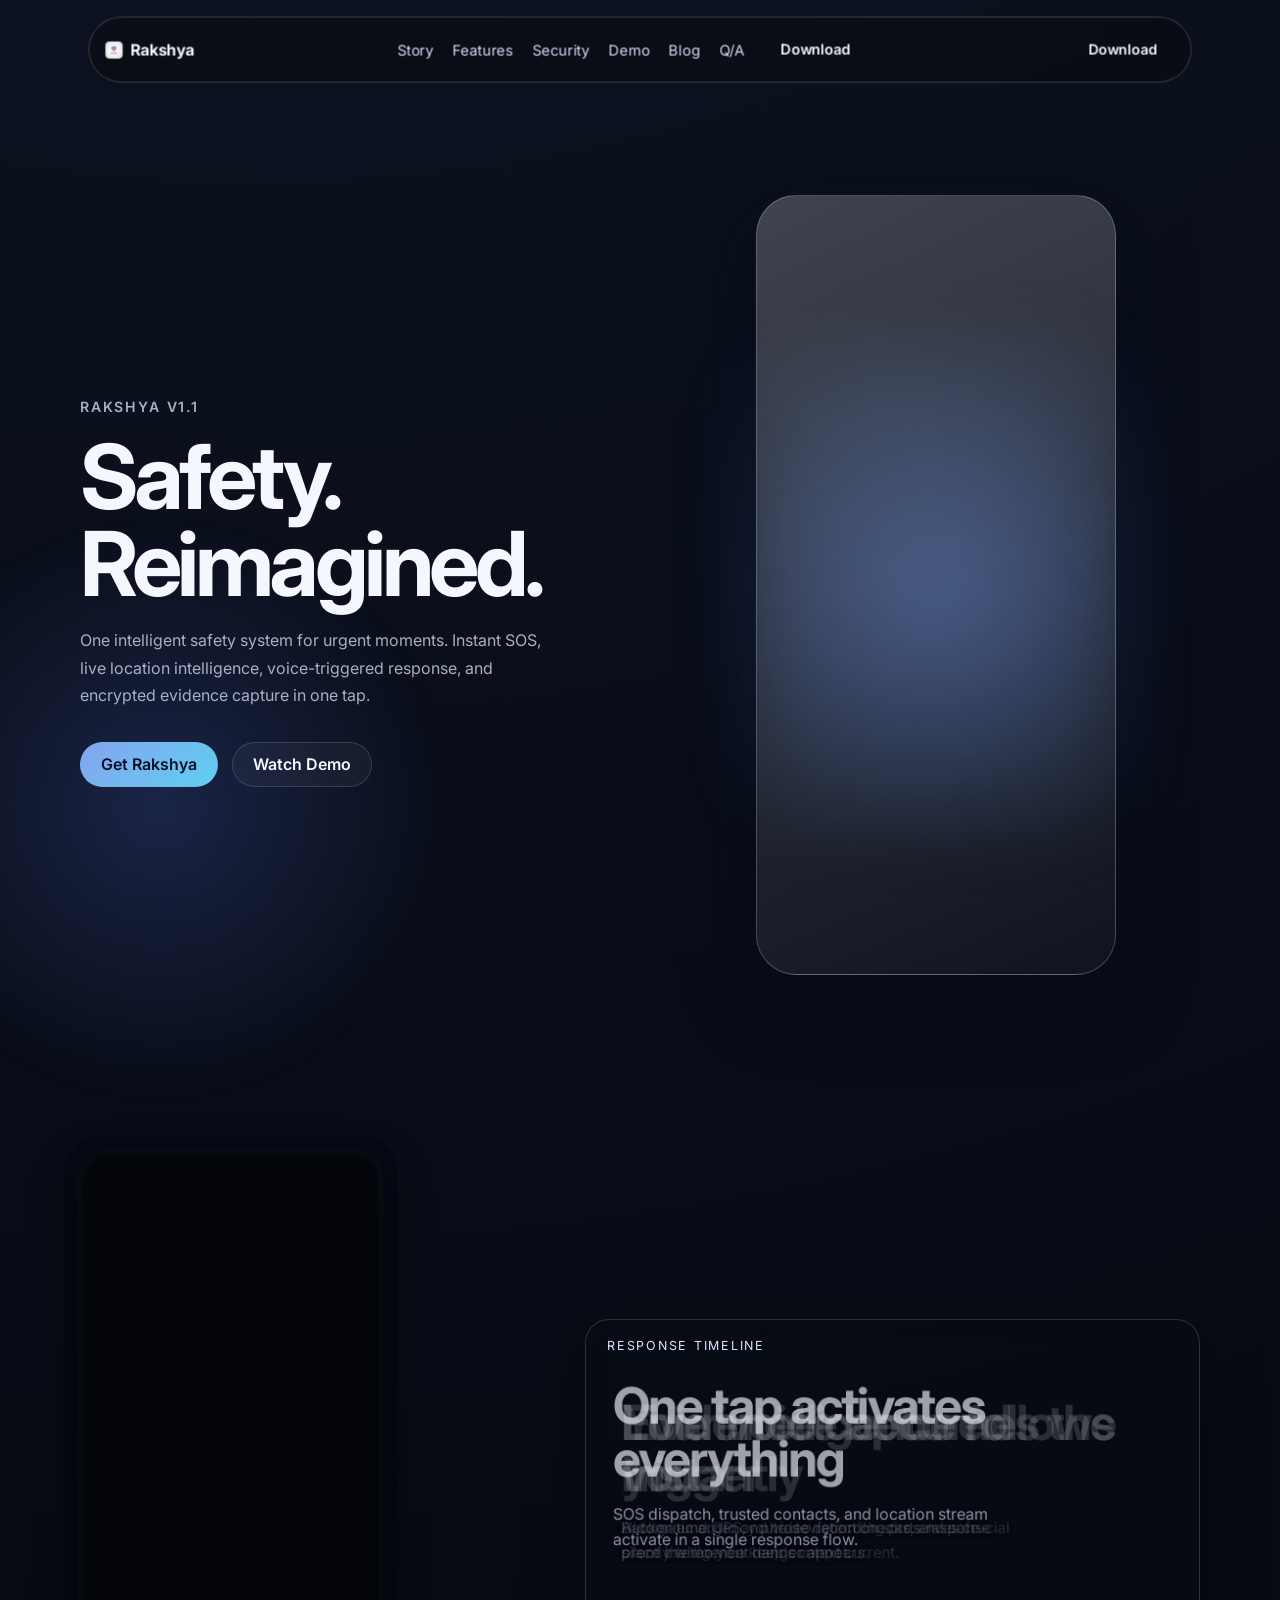
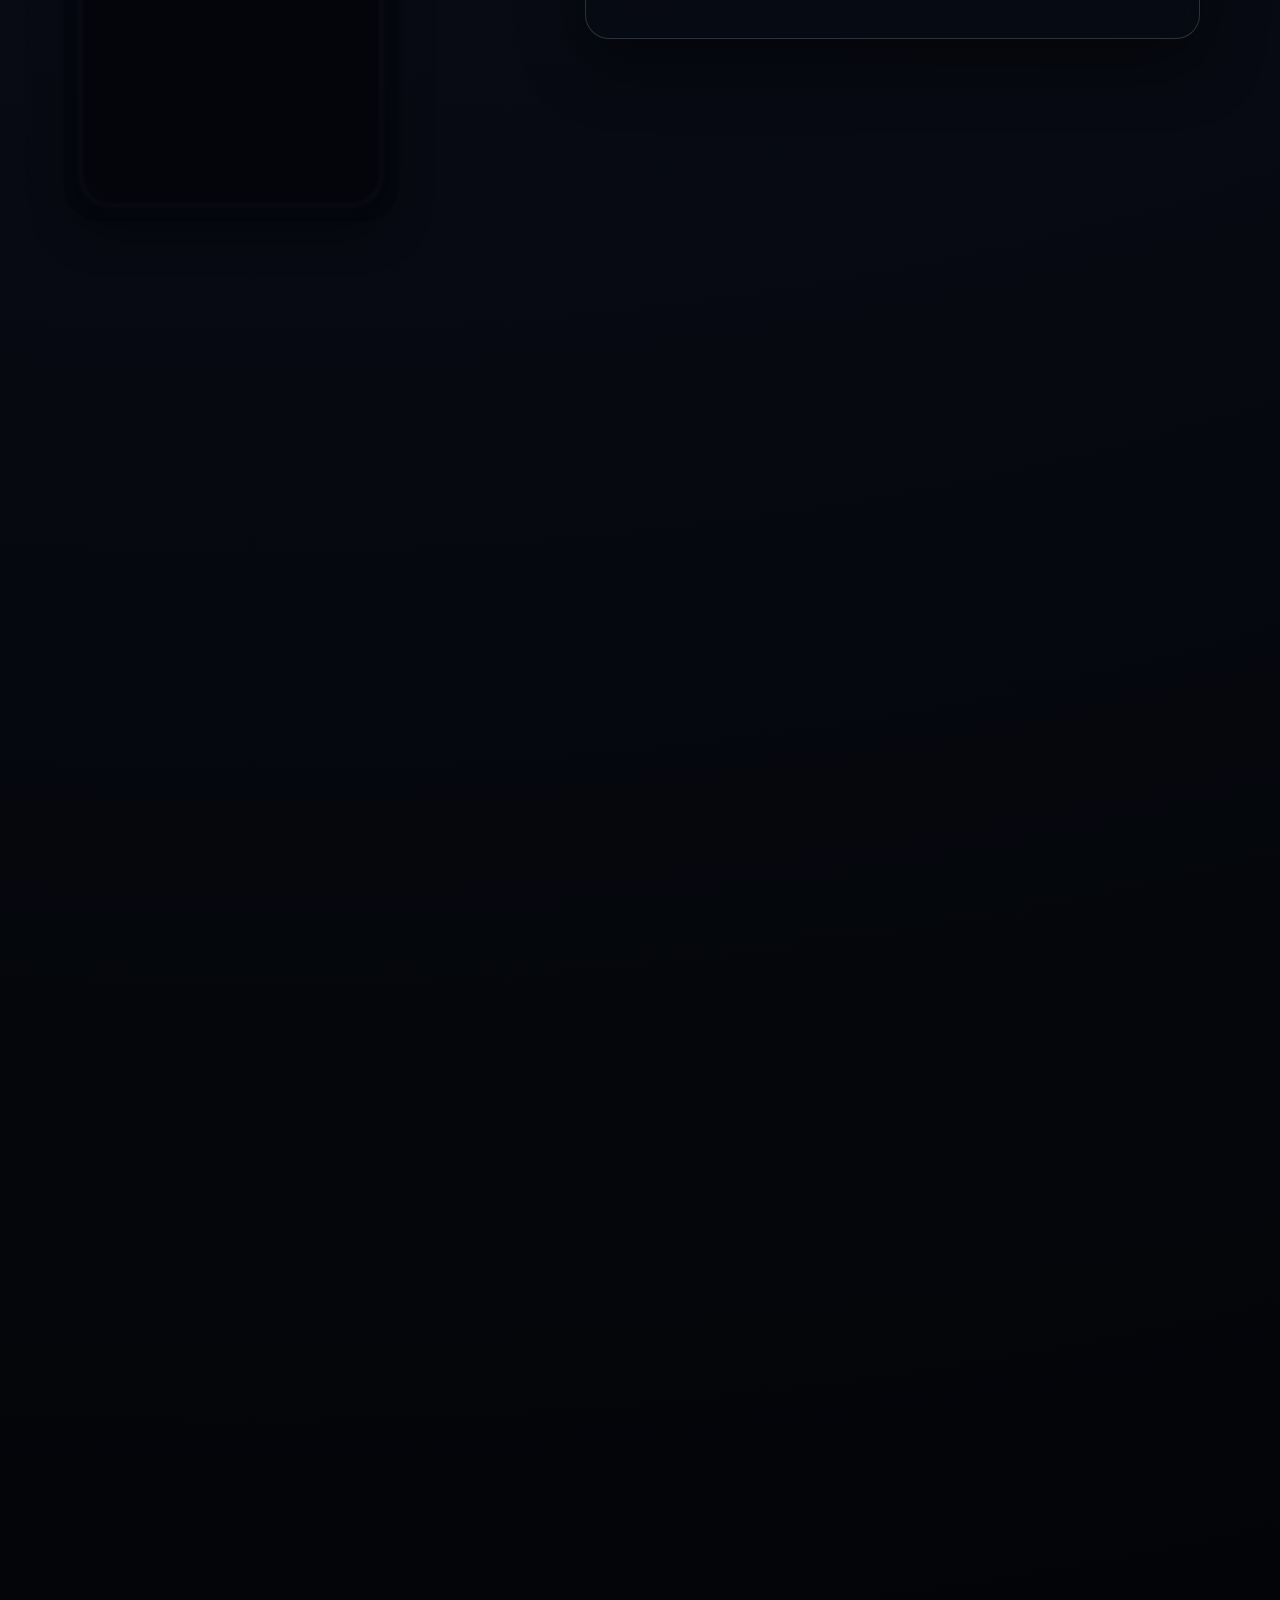
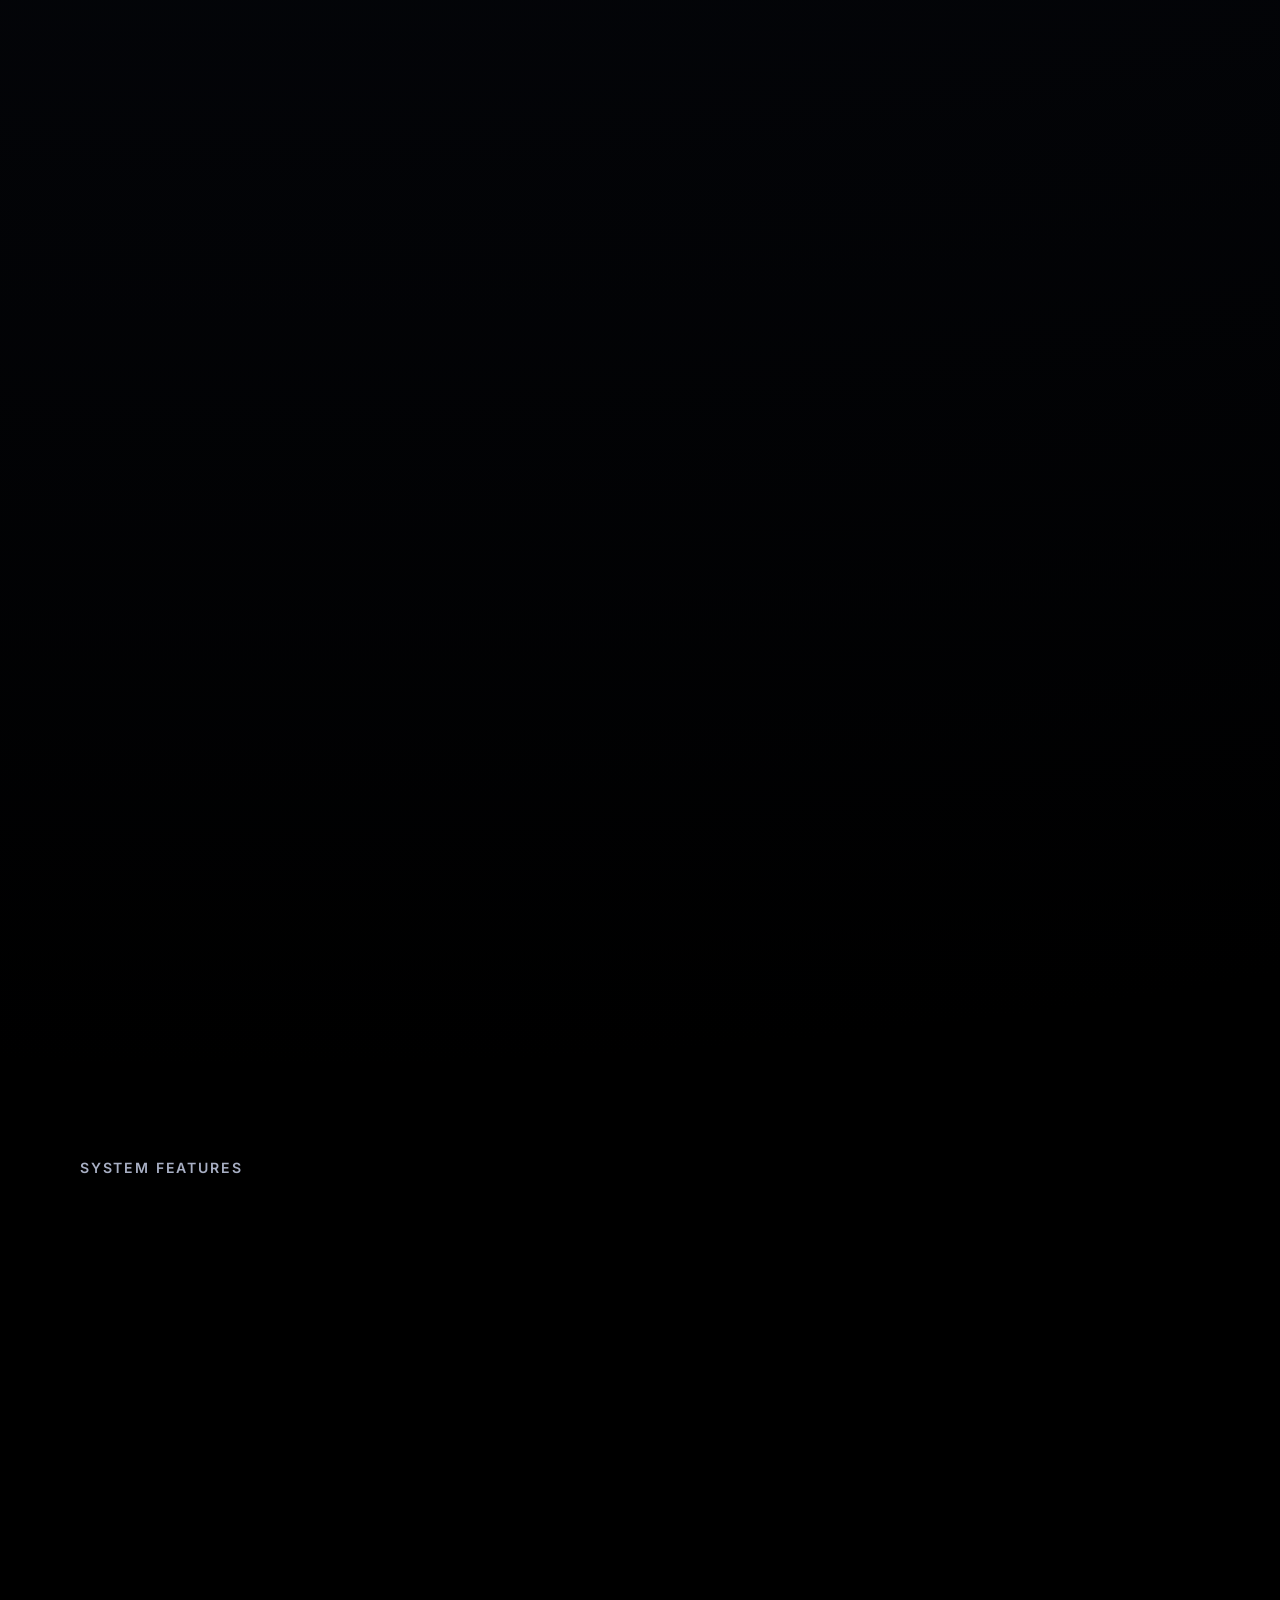
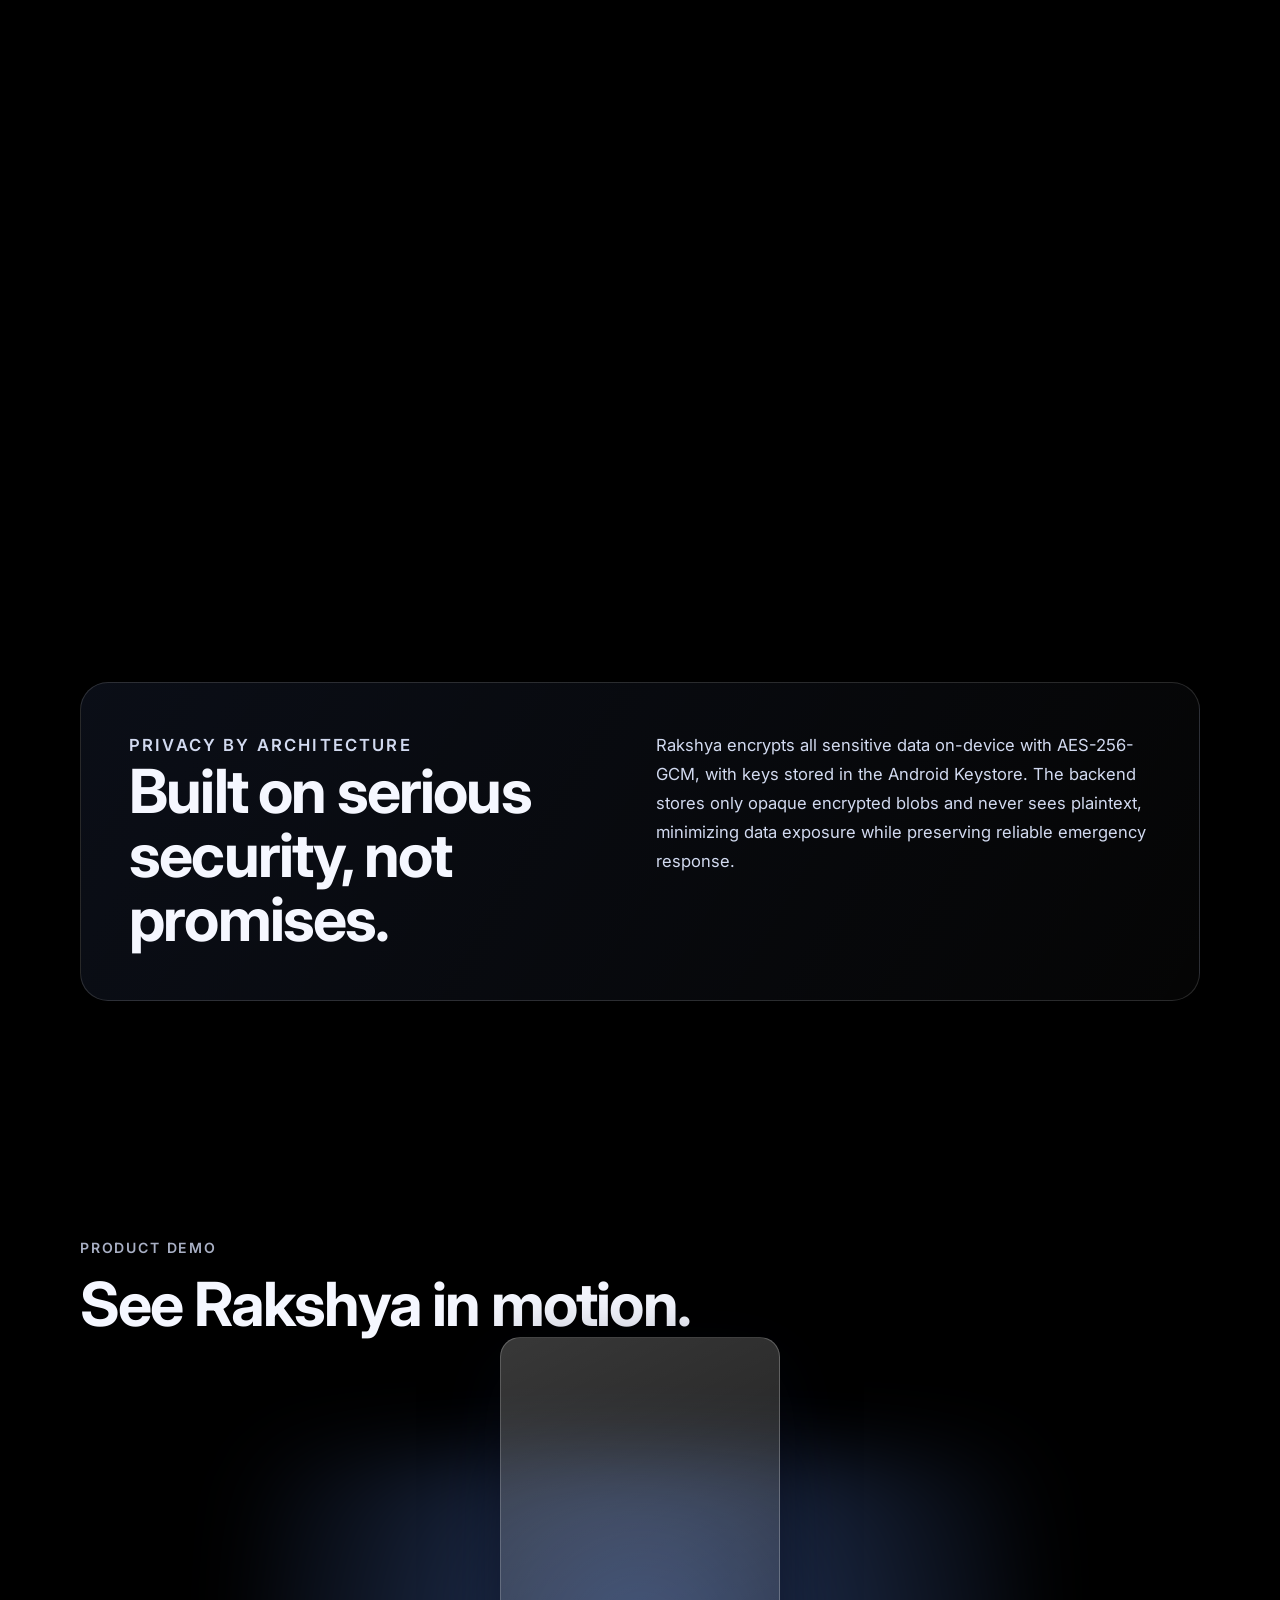
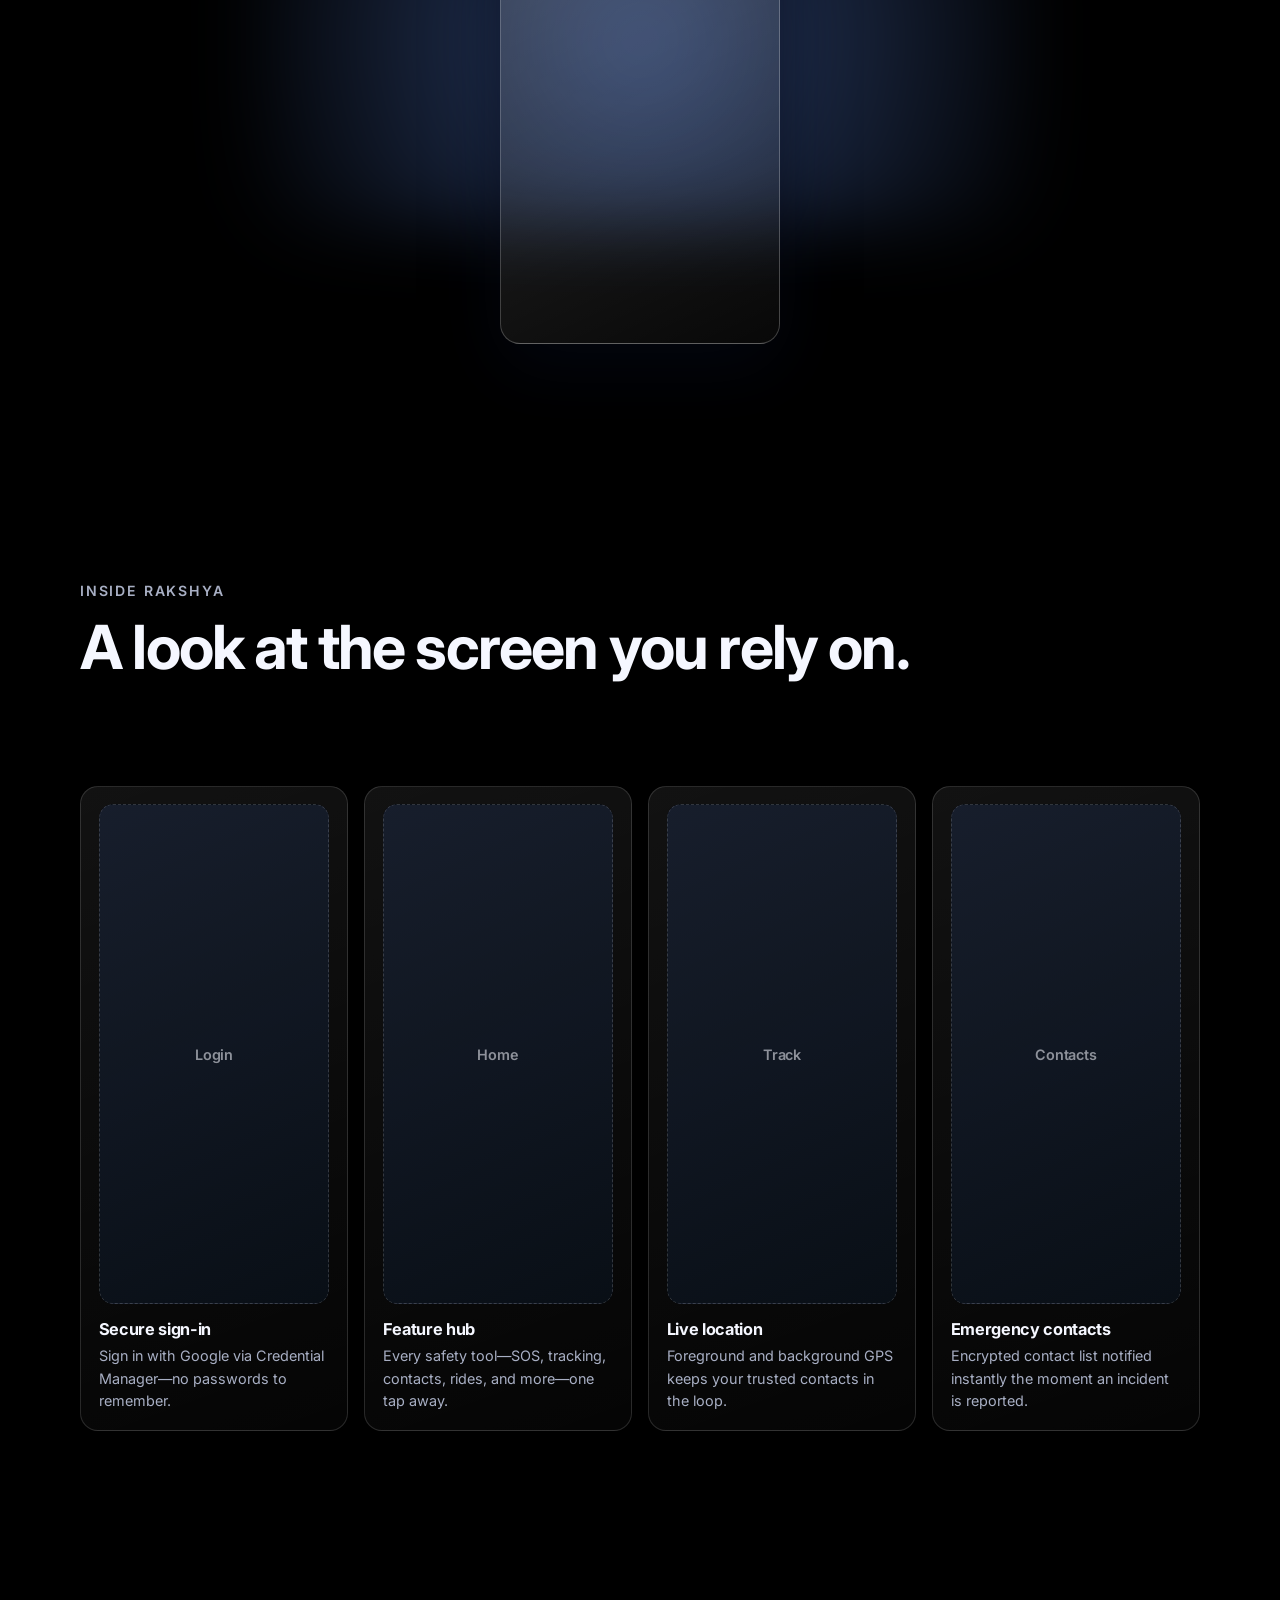
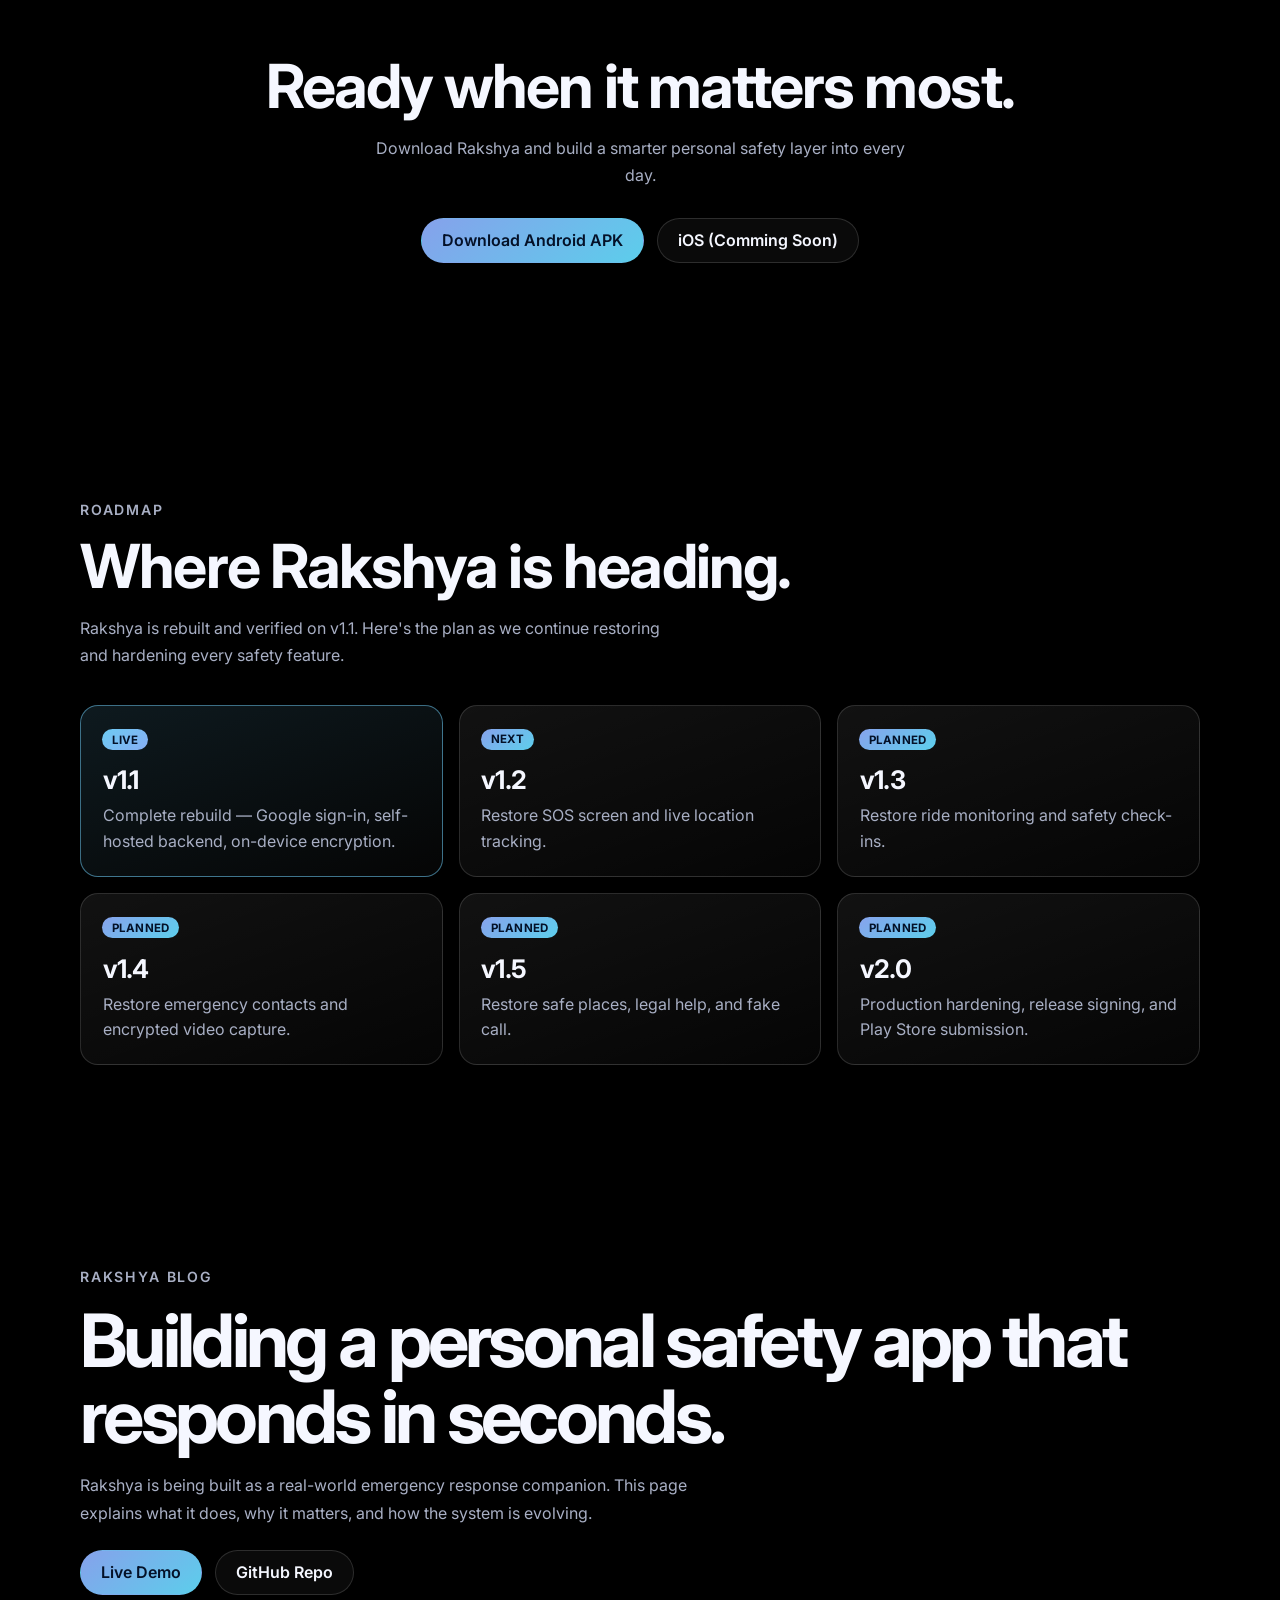
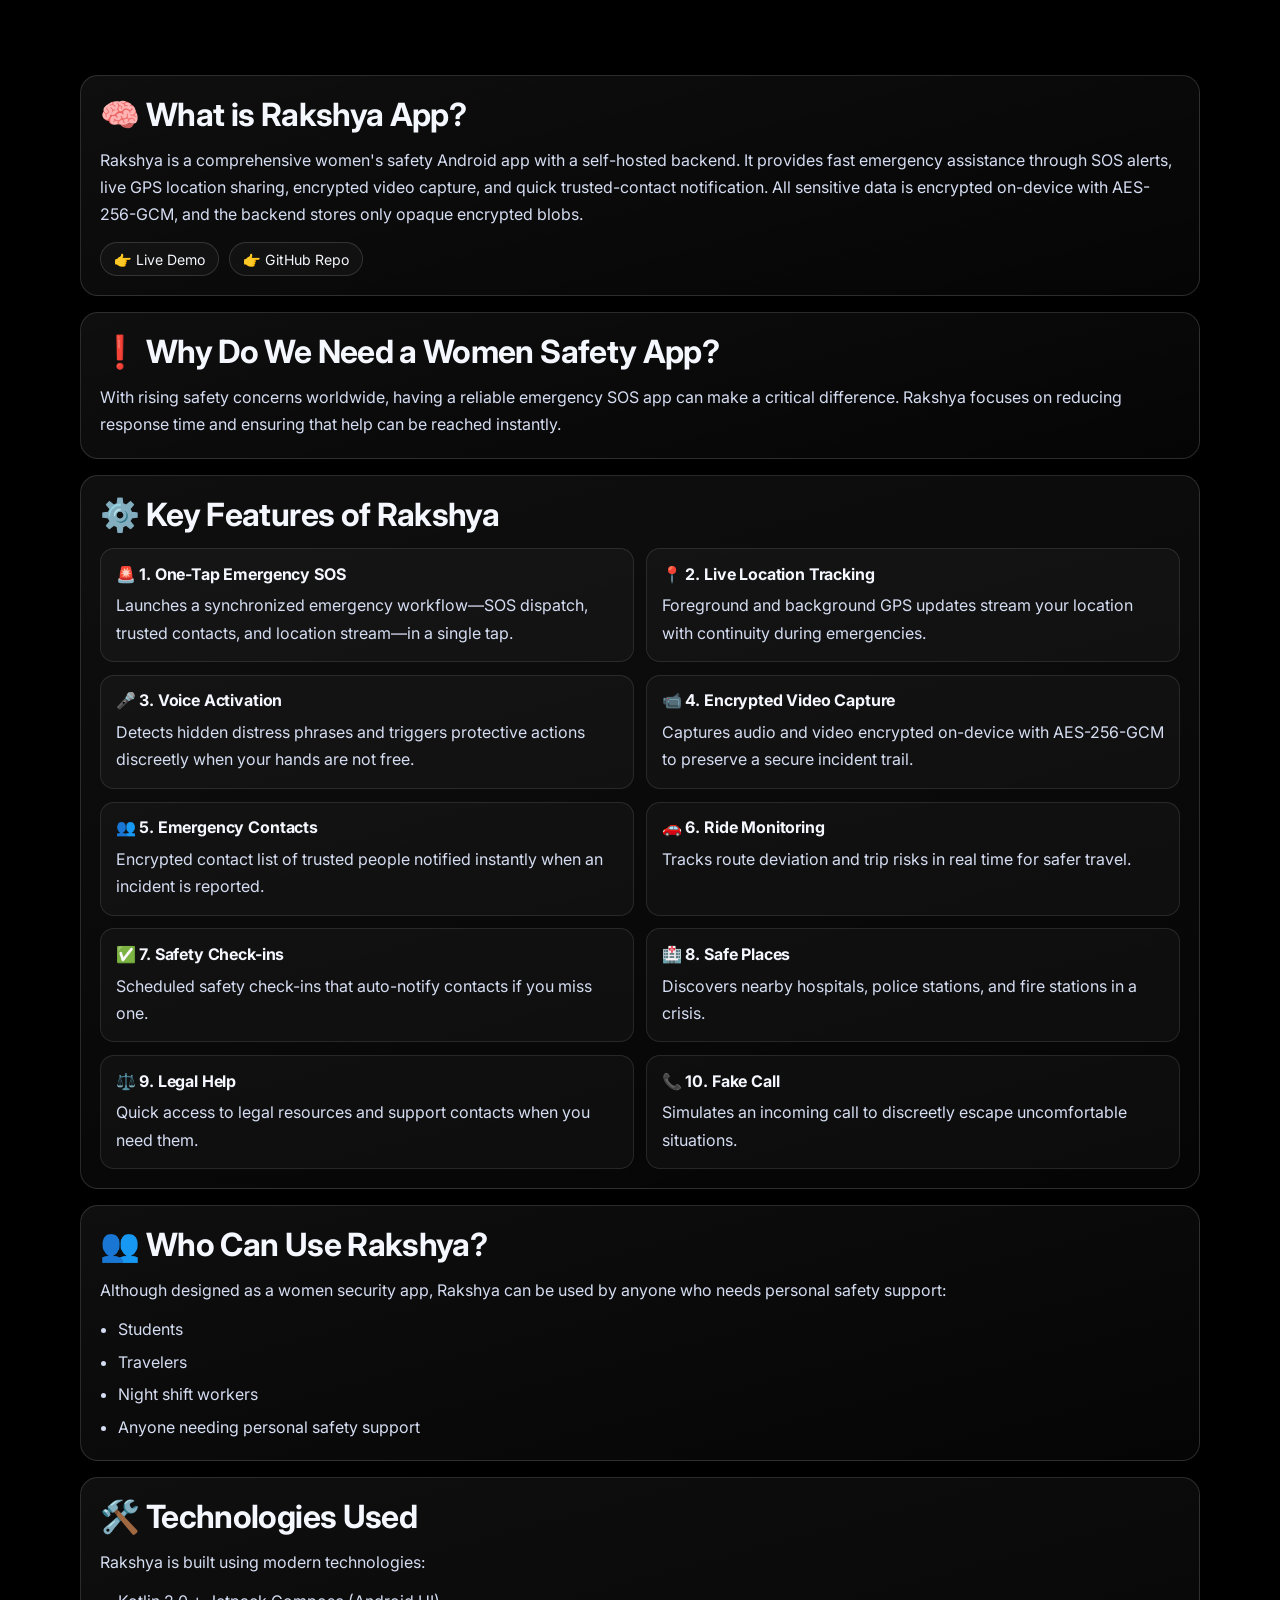
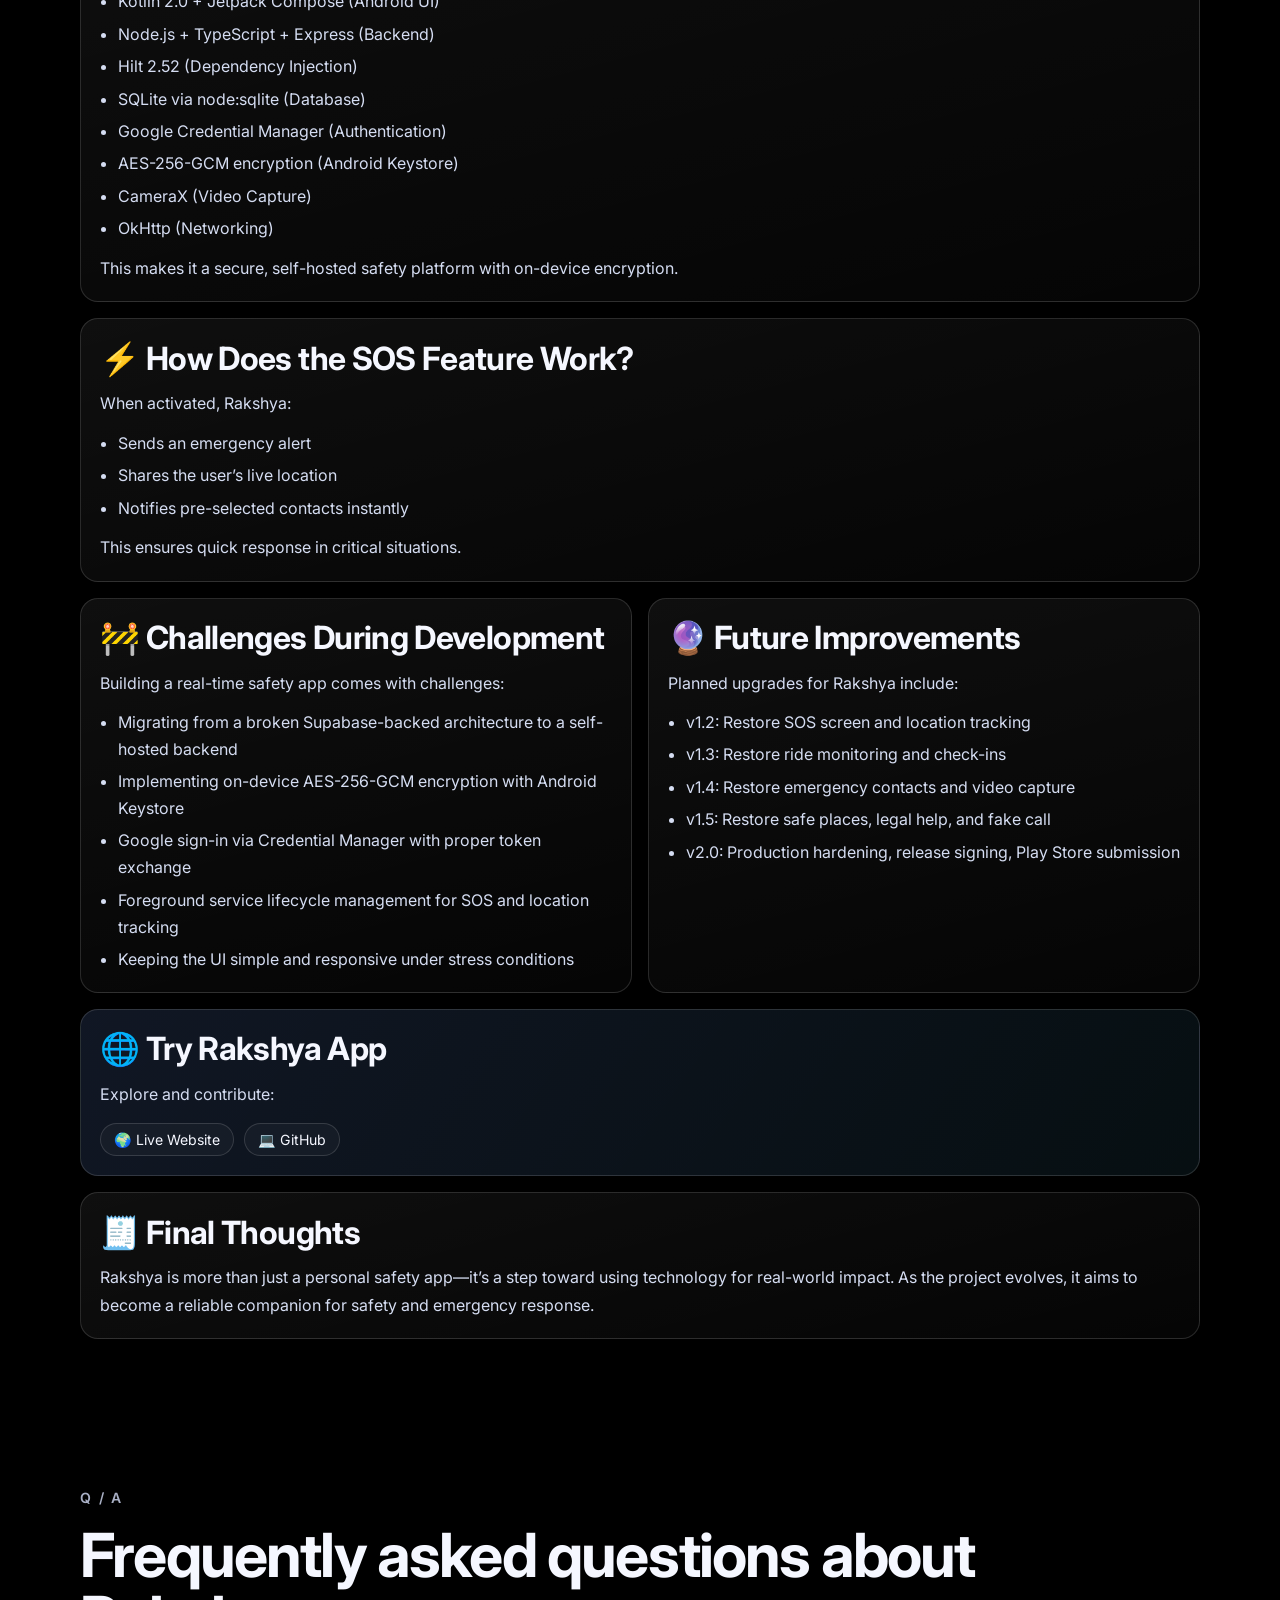
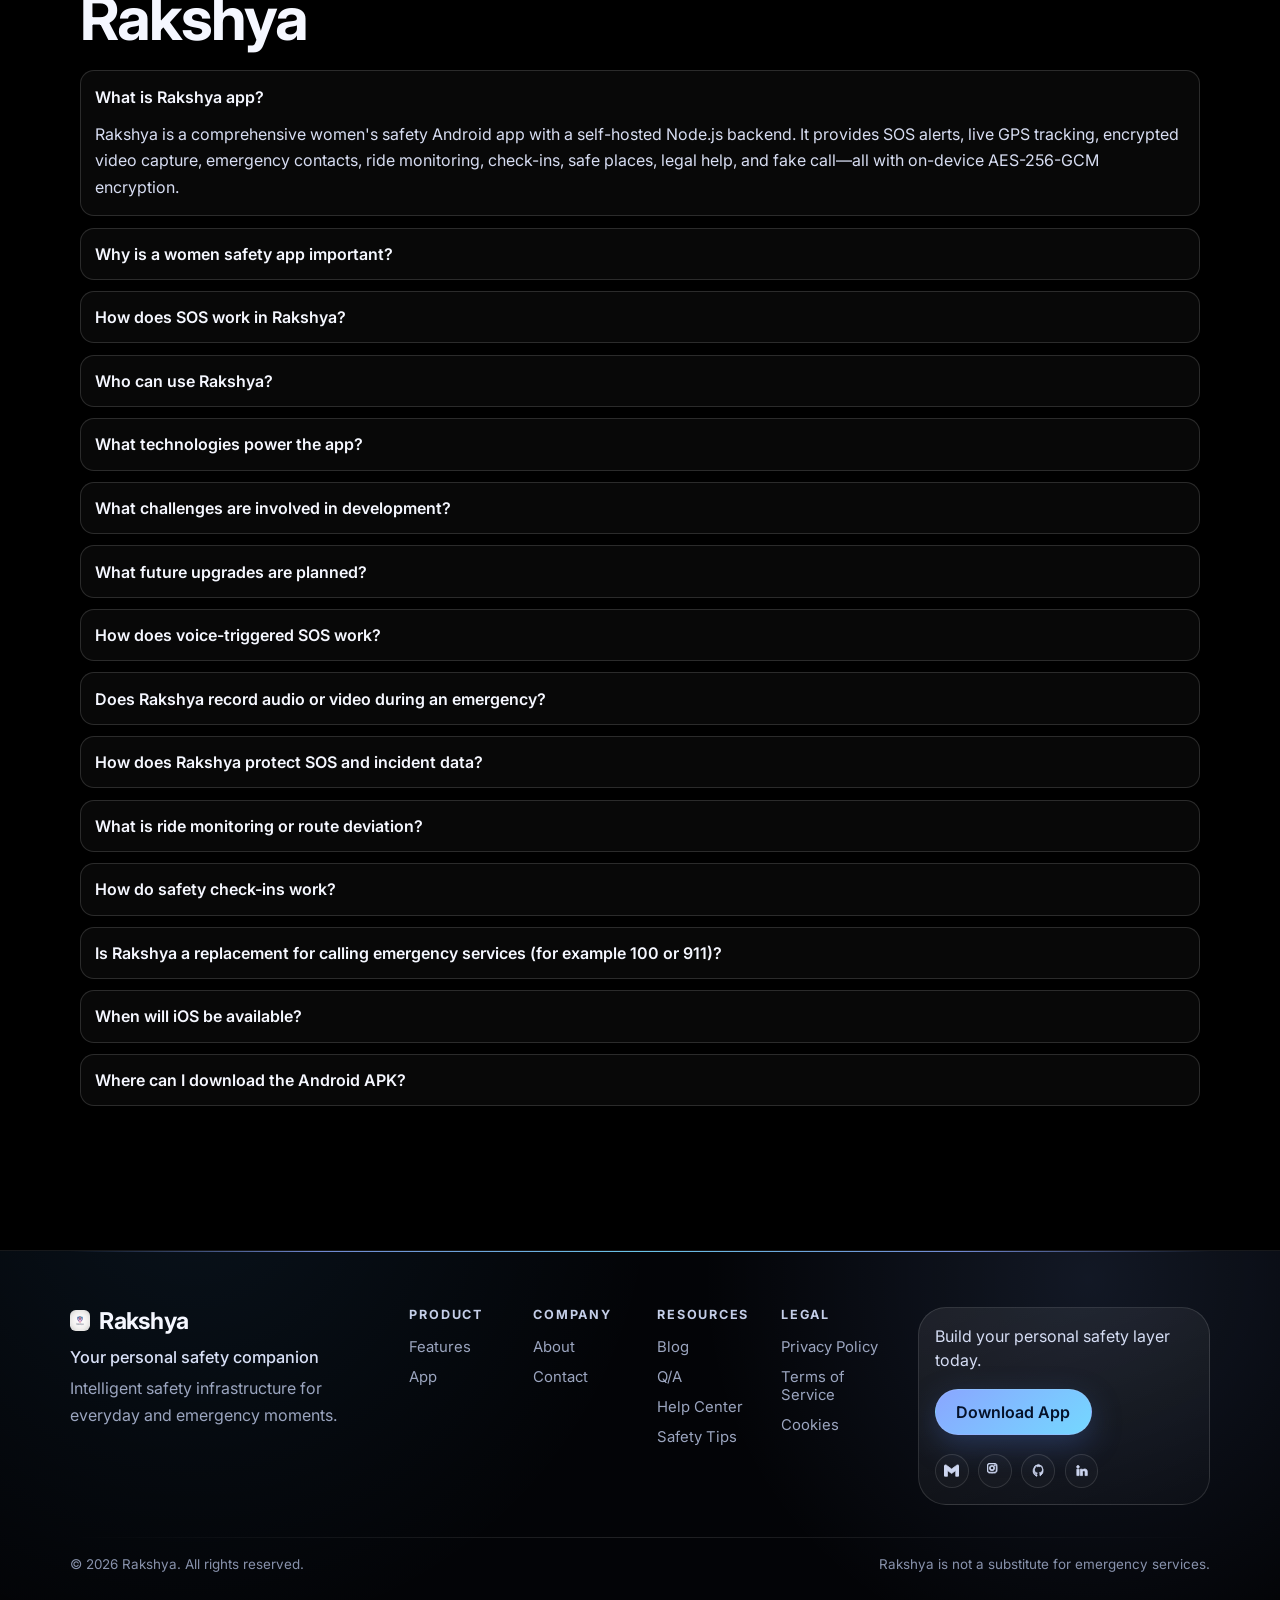
==== commit fb24aa7d: "feat: add roadmap section" ====
--- a/index.html
+++ b/index.html
@@ -338,6 +338,49 @@
       </div>
     </section>
 
+    <section id="roadmap" class="roadmap section">
+      <div class="container">
+        <p class="eyebrow reveal">Roadmap</p>
+        <h2 class="section-title reveal">Where Rakshya is heading.</h2>
+        <p class="roadmap-subtext reveal">
+          Rakshya is rebuilt and verified on v1.1. Here's the plan as we continue restoring and
+          hardening every safety feature.
+        </p>
+        <div class="roadmap-grid">
+          <article class="roadmap-item reveal is-live">
+            <span class="roadmap-badge">Live</span>
+            <h3>v1.1</h3>
+            <p>Complete rebuild — Google sign-in, self-hosted backend, on-device encryption.</p>
+          </article>
+          <article class="roadmap-item reveal">
+            <span class="roadmap-badge">Next</span>
+            <h3>v1.2</h3>
+            <p>Restore SOS screen and live location tracking.</p>
+          </article>
+          <article class="roadmap-item reveal">
+            <span class="roadmap-badge">Planned</span>
+            <h3>v1.3</h3>
+            <p>Restore ride monitoring and safety check-ins.</p>
+          </article>
+          <article class="roadmap-item reveal">
+            <span class="roadmap-badge">Planned</span>
+            <h3>v1.4</h3>
+            <p>Restore emergency contacts and encrypted video capture.</p>
+          </article>
+          <article class="roadmap-item reveal">
+            <span class="roadmap-badge">Planned</span>
+            <h3>v1.5</h3>
+            <p>Restore safe places, legal help, and fake call.</p>
+          </article>
+          <article class="roadmap-item reveal">
+            <span class="roadmap-badge">Planned</span>
+            <h3>v2.0</h3>
+            <p>Production hardening, release signing, and Play Store submission.</p>
+          </article>
+        </div>
+      </div>
+    </section>
+
     <section id="blog" class="section blog-hero">
       <div class="container">
         <p class="eyebrow reveal">Rakshya Blog</p>
--- a/styles.css
+++ b/styles.css
@@ -1153,3 +1153,79 @@
     grid-template-columns: 1fr;
   }
 }
+
+/* --- Roadmap --- */
+
+.roadmap-subtext {
+  margin: 1rem 0 0;
+  max-width: 60ch;
+  color: var(--muted);
+  line-height: 1.7;
+}
+
+.roadmap-grid {
+  margin-top: 2.2rem;
+  display: grid;
+  grid-template-columns: repeat(3, minmax(0, 1fr));
+  gap: 1rem;
+}
+
+.roadmap-item {
+  border: 1px solid var(--line);
+  background: linear-gradient(160deg, rgba(255, 255, 255, 0.07), rgba(255, 255, 255, 0.02));
+  border-radius: var(--radius-md);
+  padding: 1.35rem;
+  min-height: 150px;
+  transition: transform 280ms var(--ease-out), border-color 280ms var(--ease-out), box-shadow 280ms var(--ease-out);
+}
+
+.roadmap-item:hover {
+  transform: translate3d(0, -6px, 0);
+  border-color: rgba(160, 194, 255, 0.45);
+  box-shadow: 0 15px 40px rgba(30, 47, 82, 0.34);
+}
+
+.roadmap-item.is-live {
+  border-color: rgba(114, 212, 255, 0.5);
+  background: linear-gradient(160deg, rgba(114, 212, 255, 0.12), rgba(255, 255, 255, 0.02));
+}
+
+.roadmap-badge {
+  display: inline-block;
+  font-size: 0.72rem;
+  font-weight: 700;
+  letter-spacing: 0.02em;
+  text-transform: uppercase;
+  color: #041128;
+  background: linear-gradient(140deg, rgba(145, 175, 255, 0.92), rgba(100, 223, 255, 0.92));
+  border-radius: 999px;
+  padding: 0.22rem 0.6rem;
+}
+
+.roadmap-item.is-live .roadmap-badge {
+  background: linear-gradient(140deg, rgba(114, 212, 255, 0.95), rgba(141, 182, 255, 0.95));
+}
+
+.roadmap-item h3 {
+  margin: 0.9rem 0 0.5rem;
+  font-size: 1.6rem;
+  letter-spacing: -0.03em;
+}
+
+.roadmap-item p {
+  margin: 0;
+  color: var(--muted);
+  line-height: 1.6;
+}
+
+@media (max-width: 920px) {
+  .roadmap-grid {
+    grid-template-columns: repeat(2, minmax(0, 1fr));
+  }
+}
+
+@media (max-width: 640px) {
+  .roadmap-grid {
+    grid-template-columns: 1fr;
+  }
+}
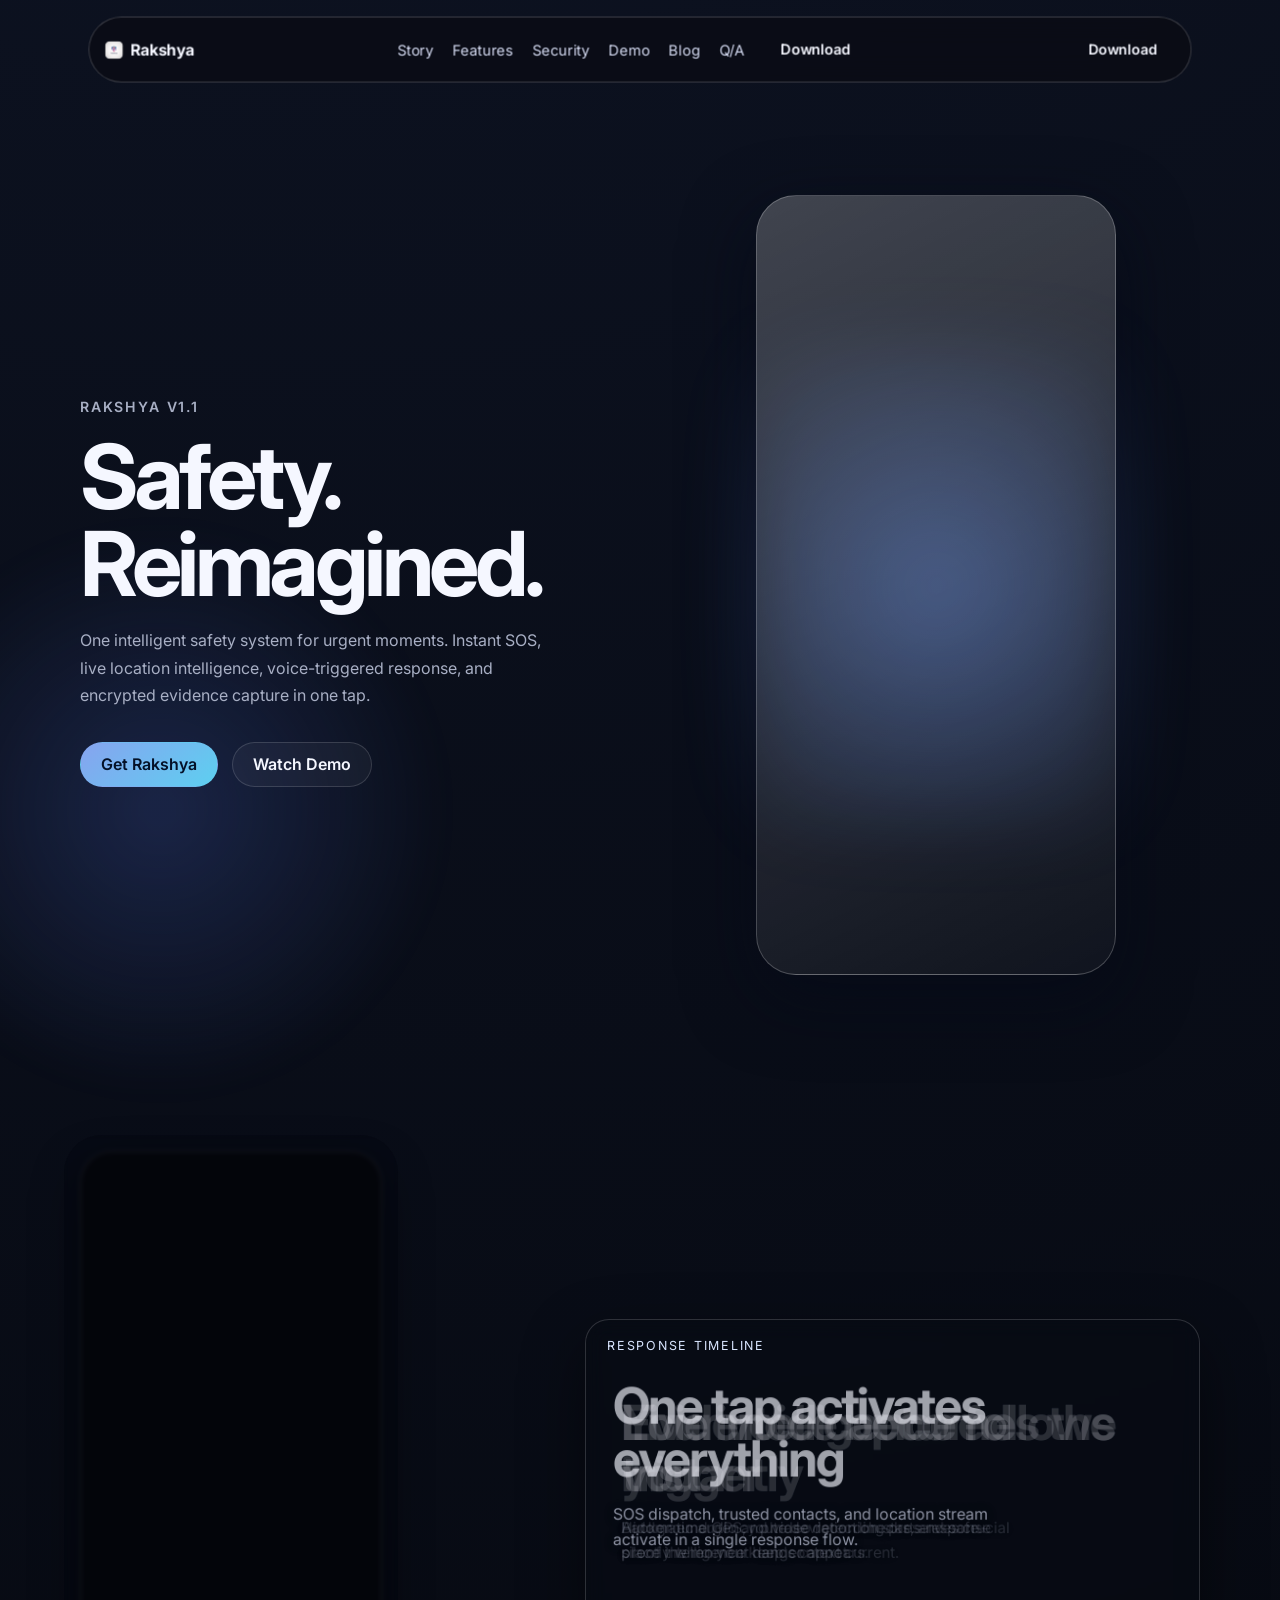
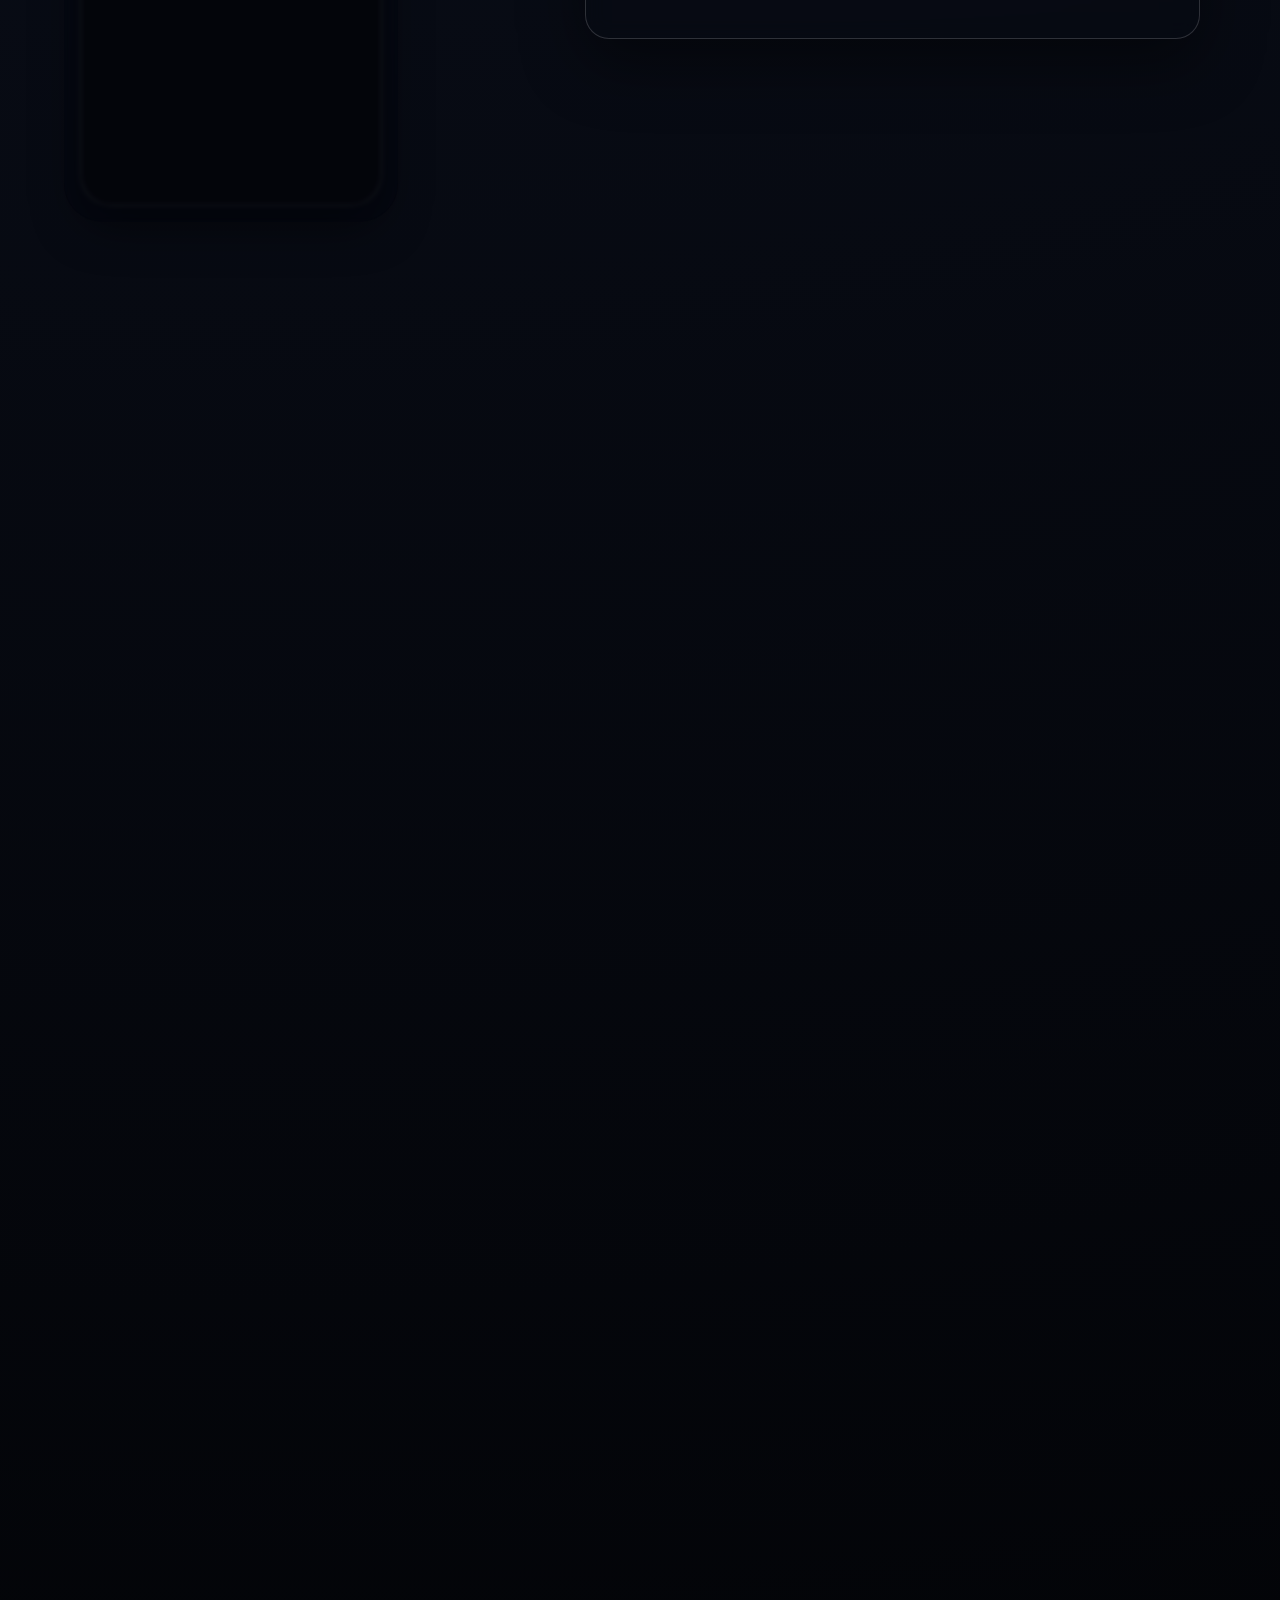
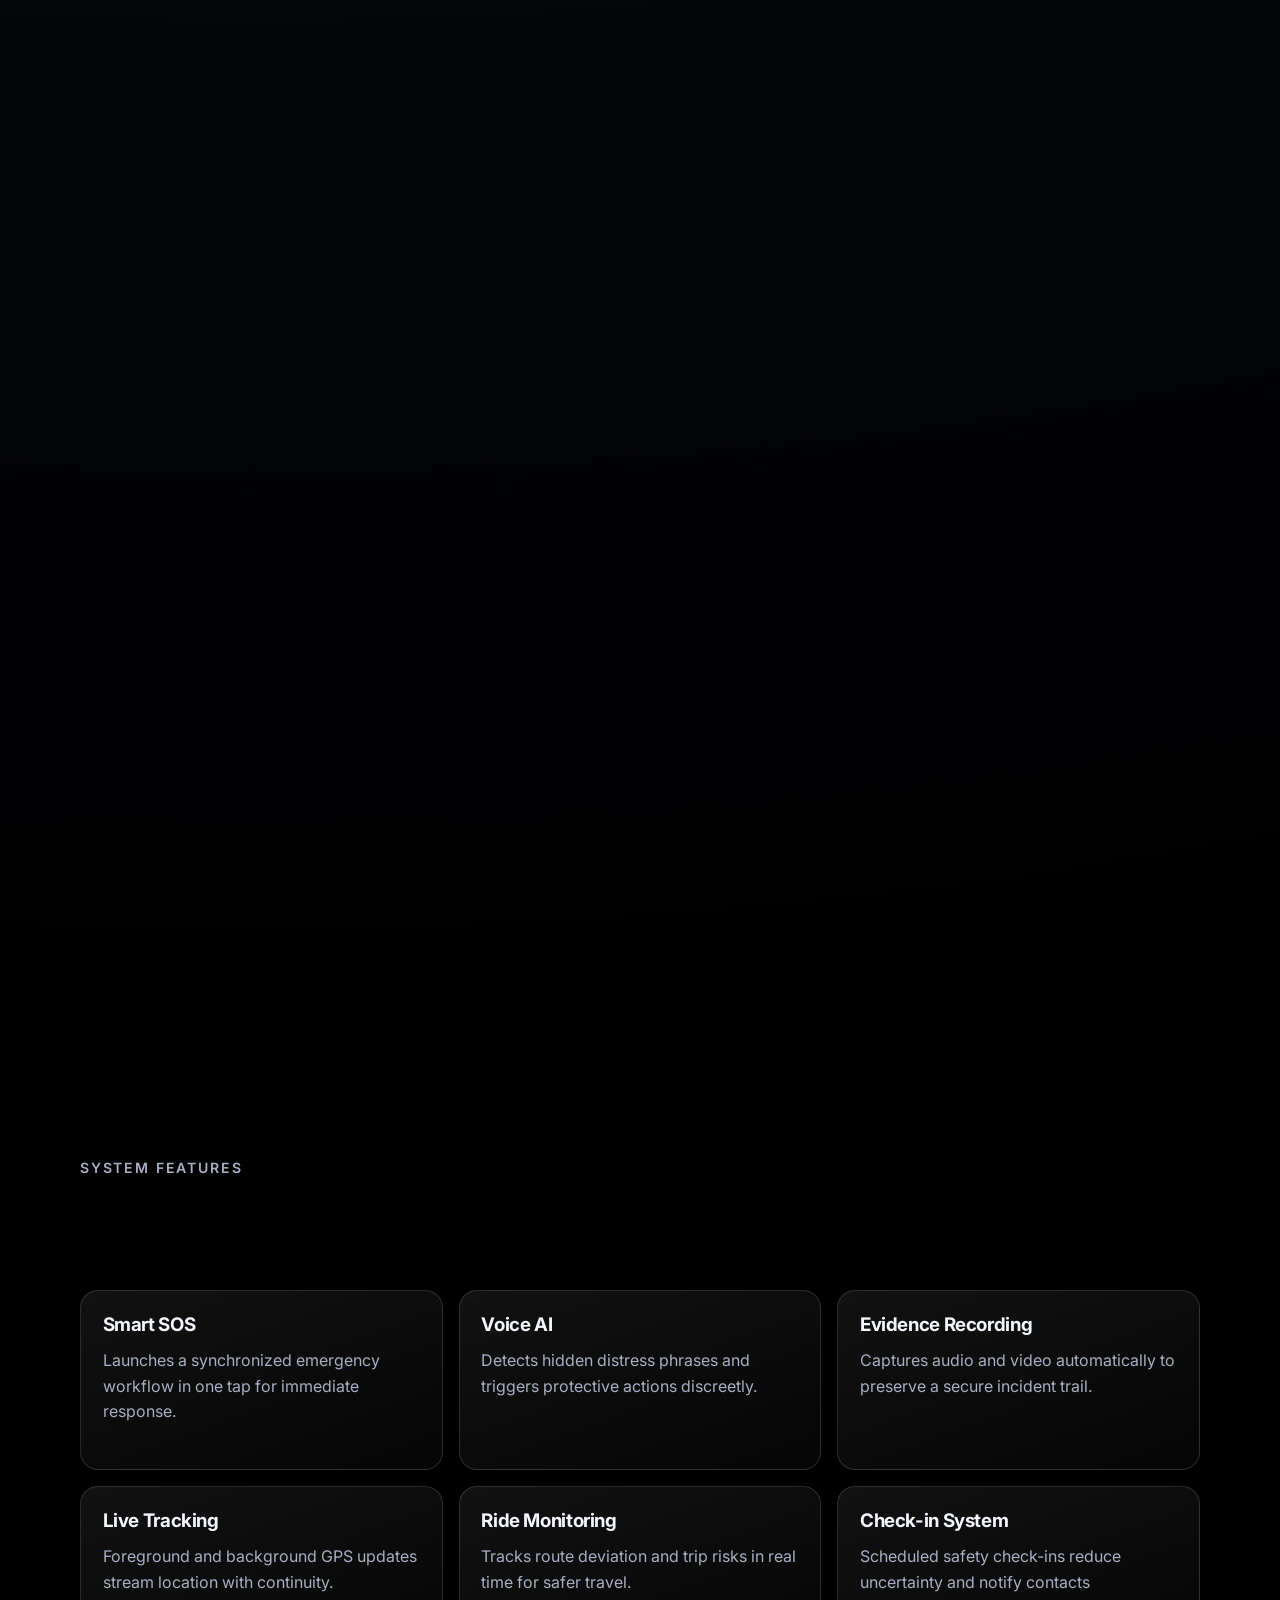
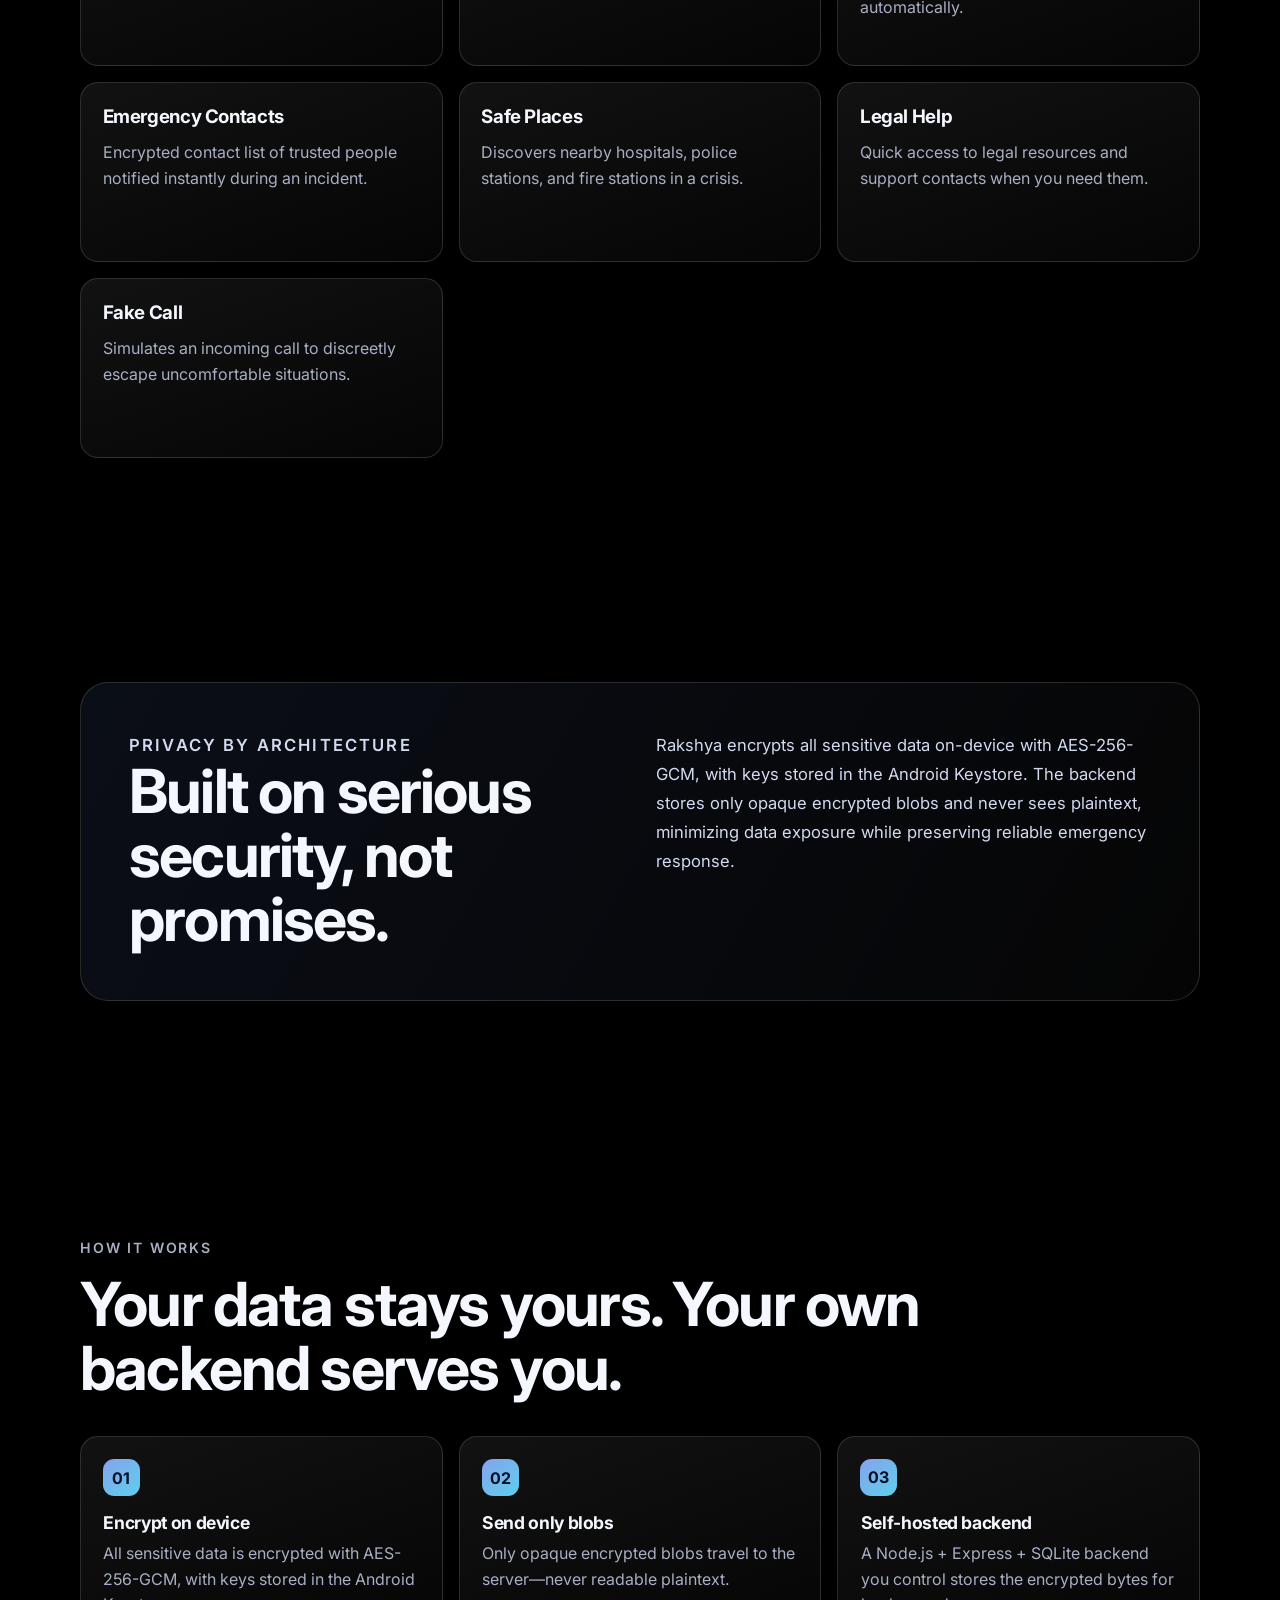
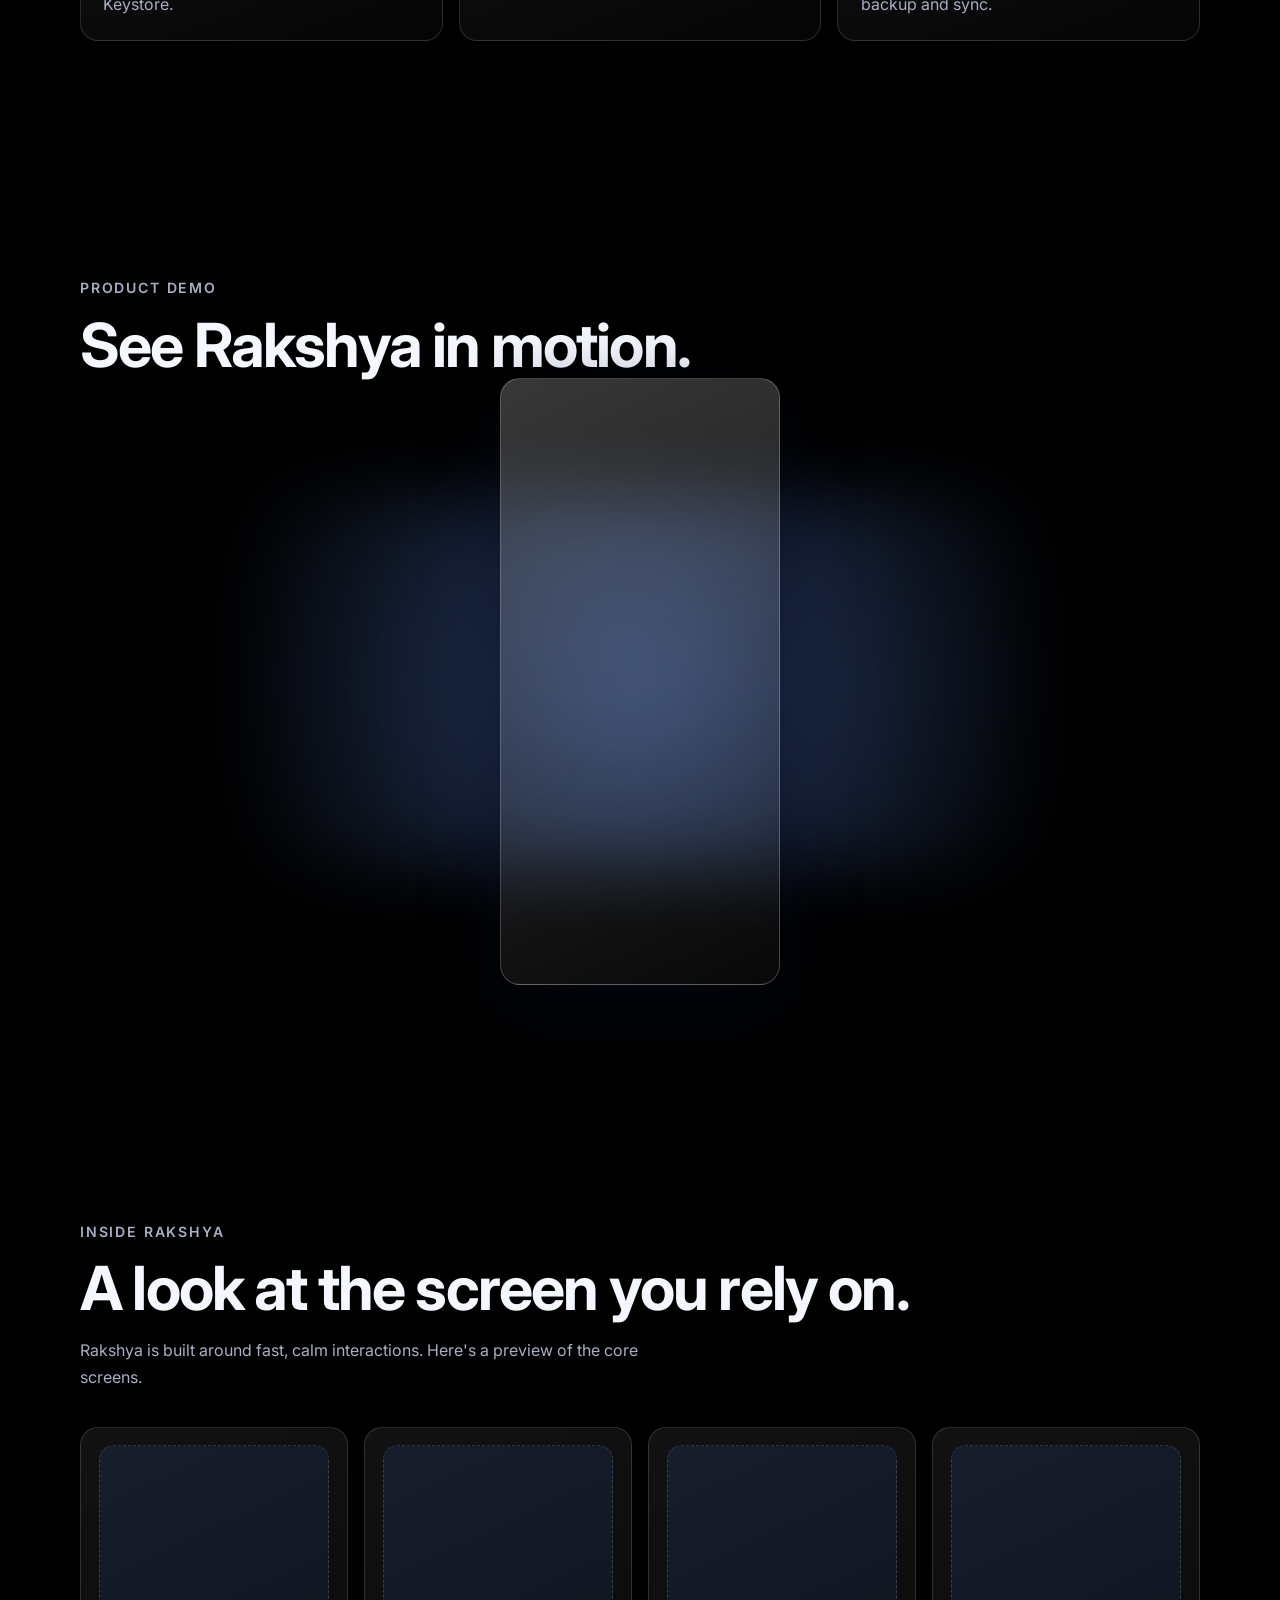
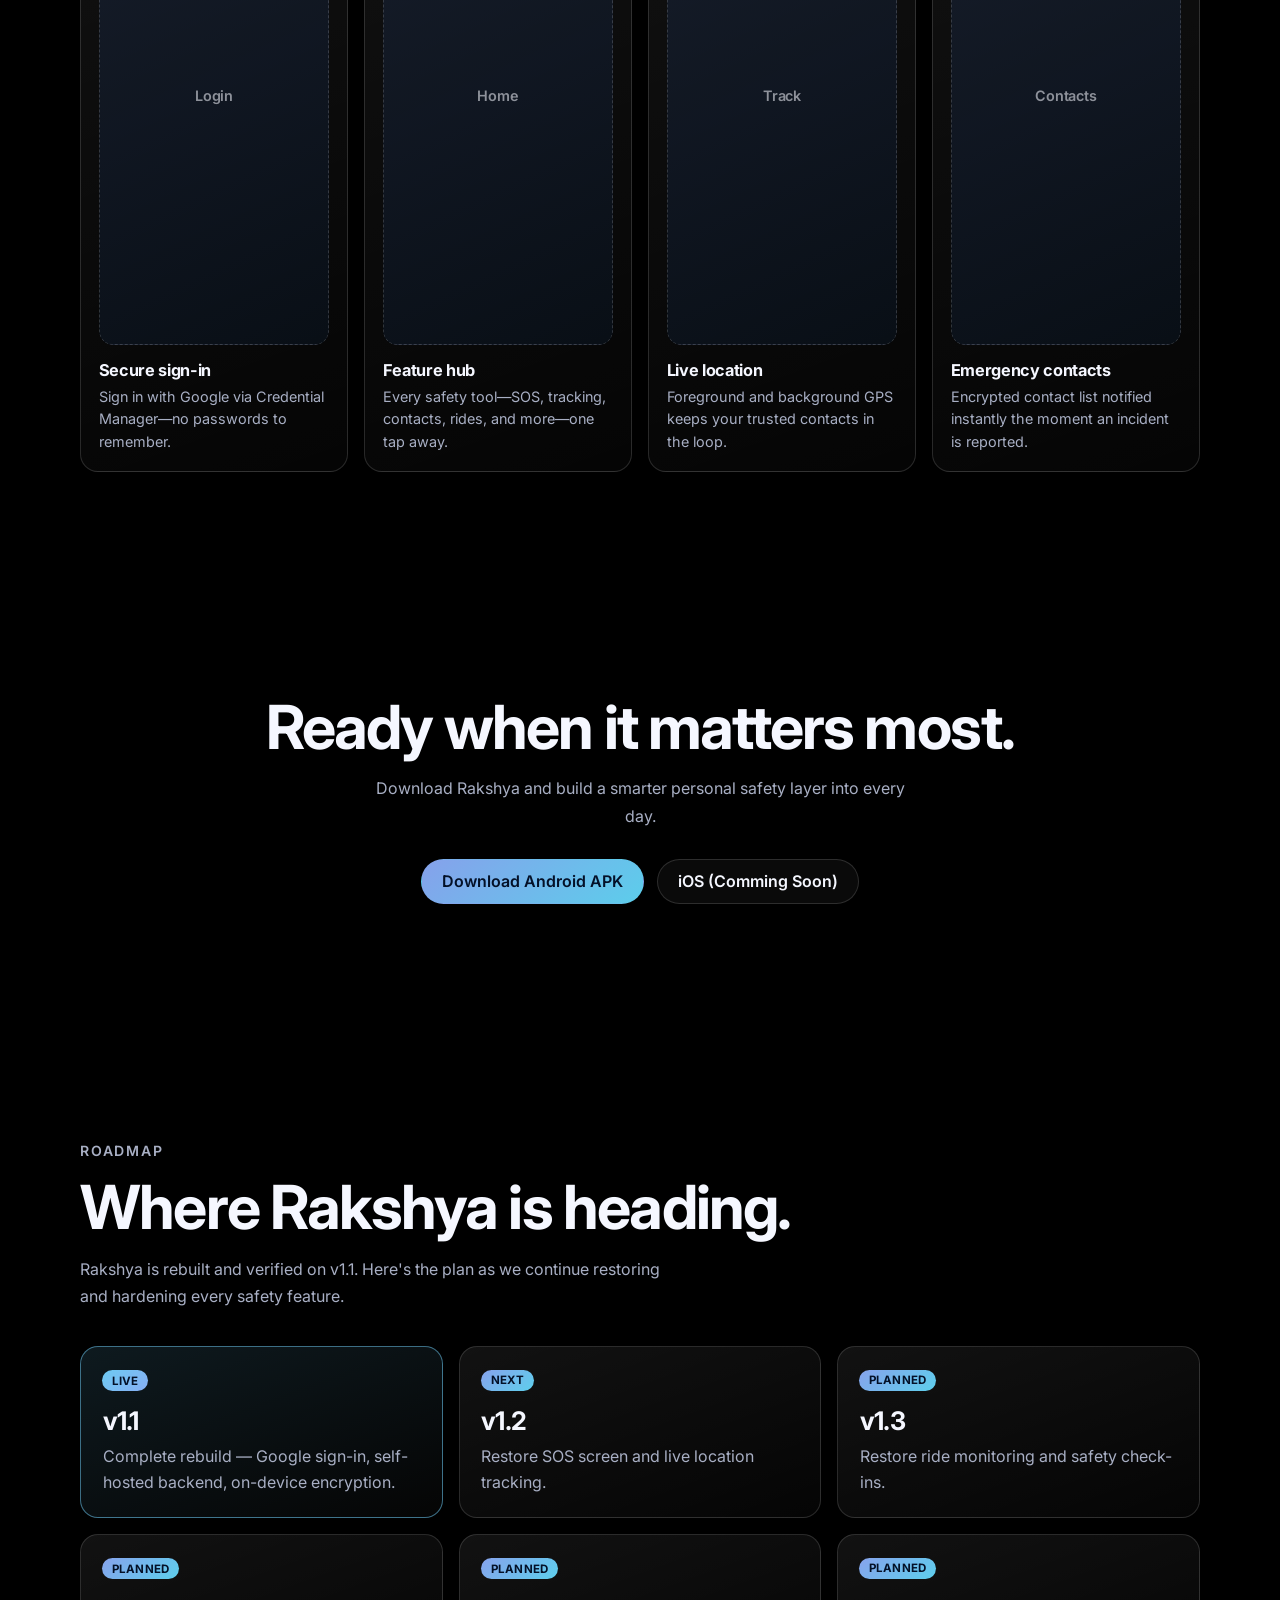
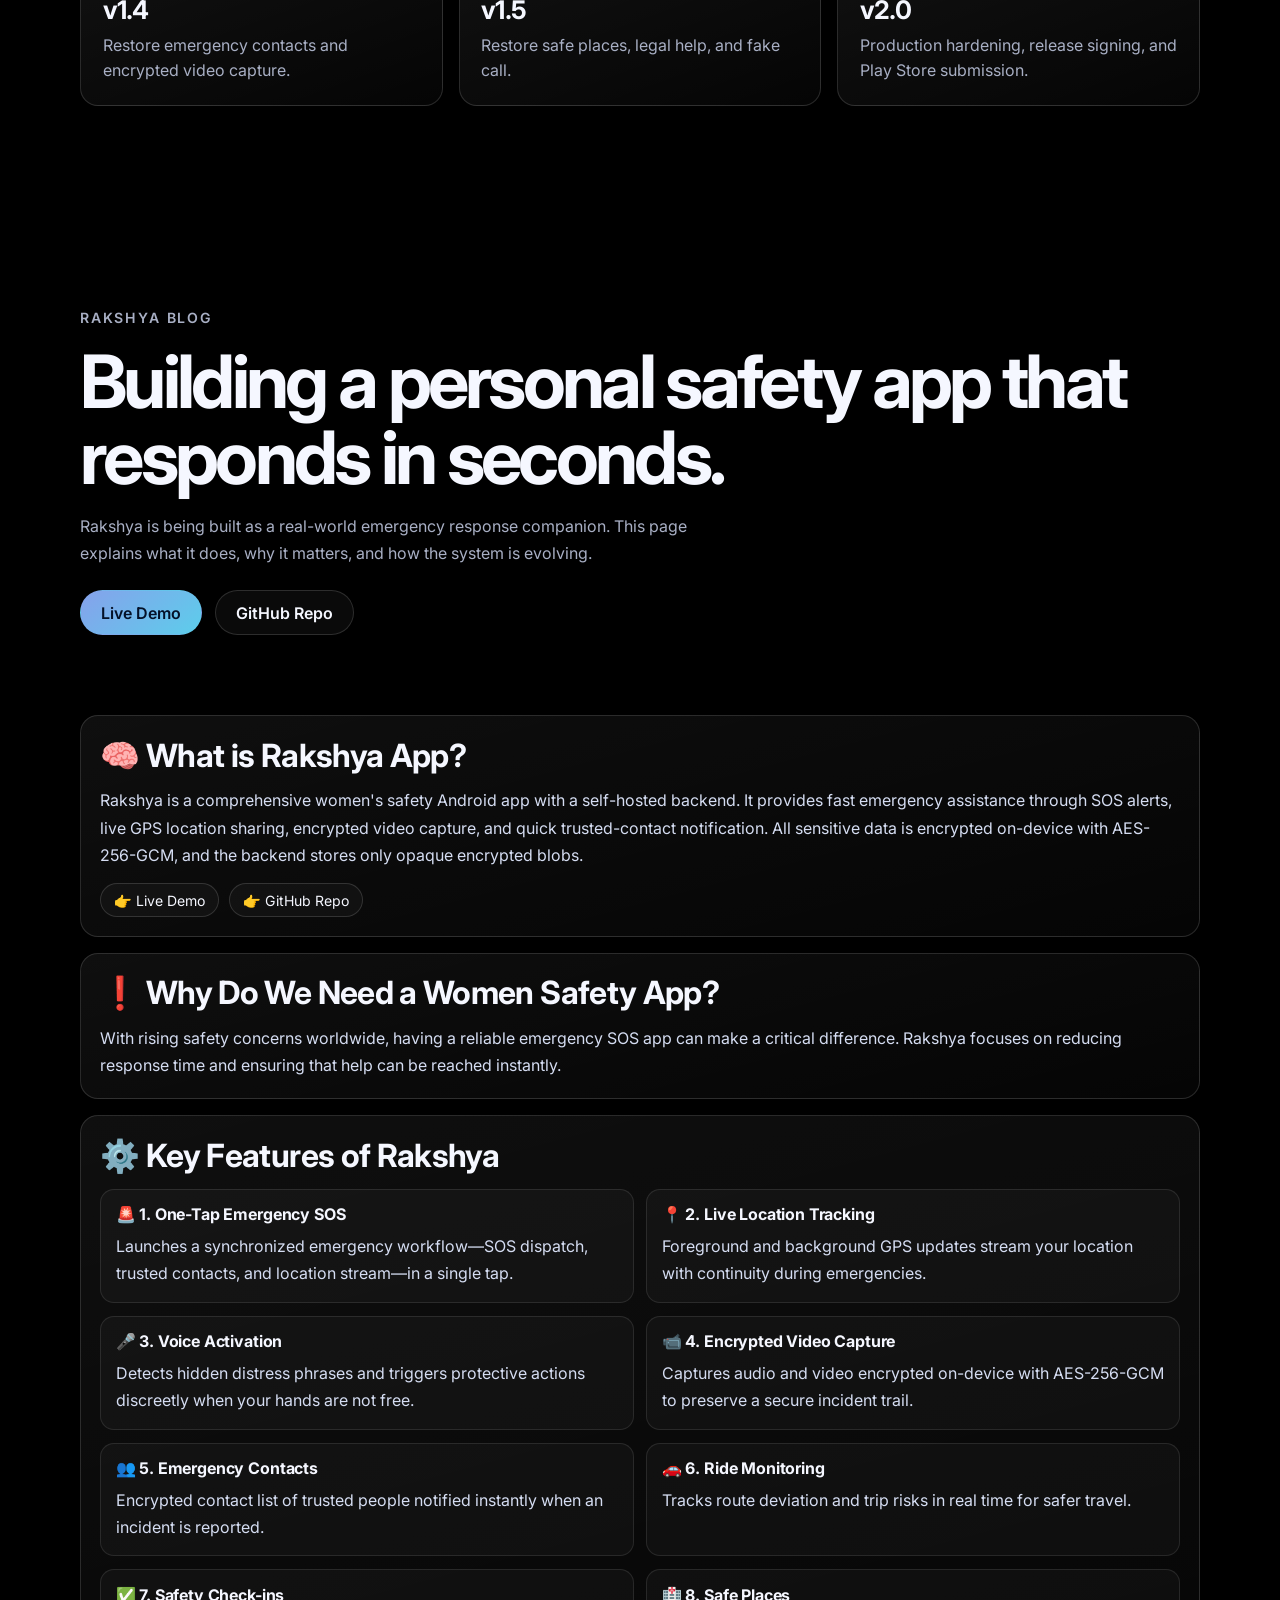
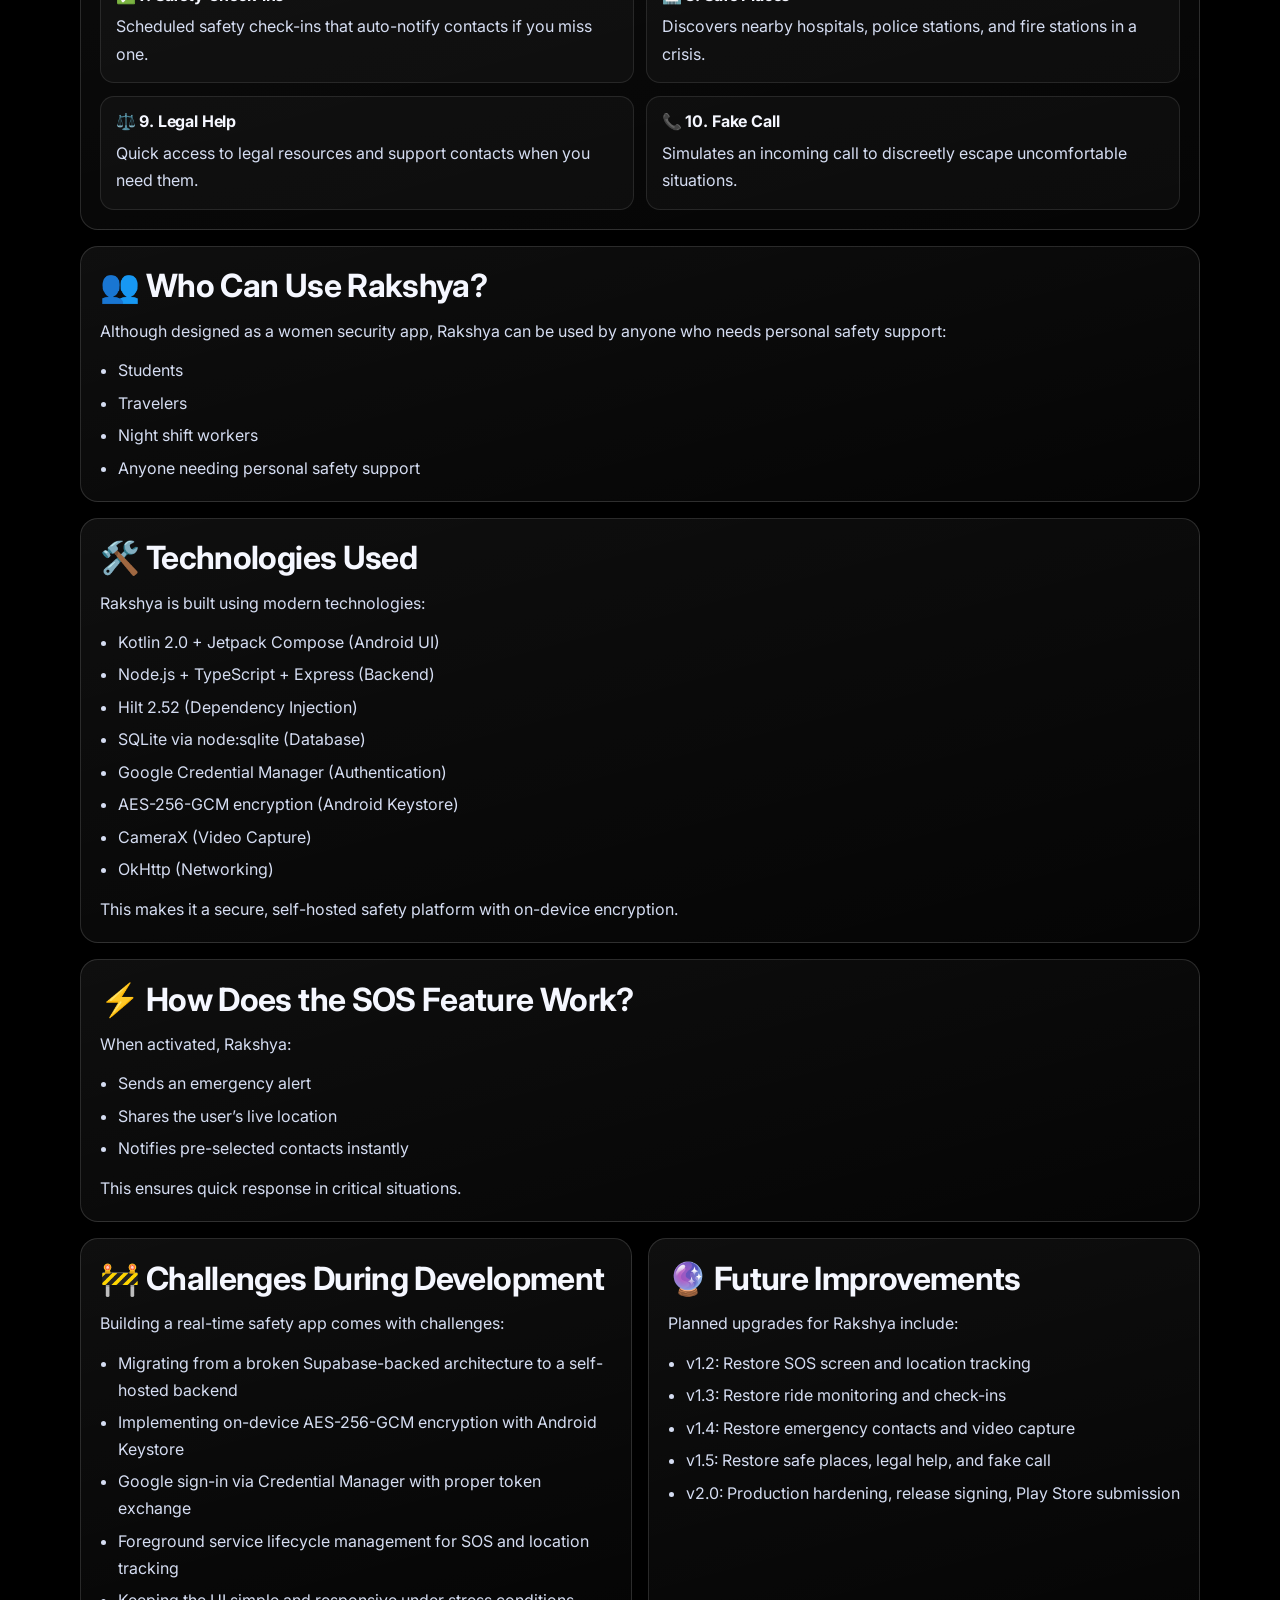
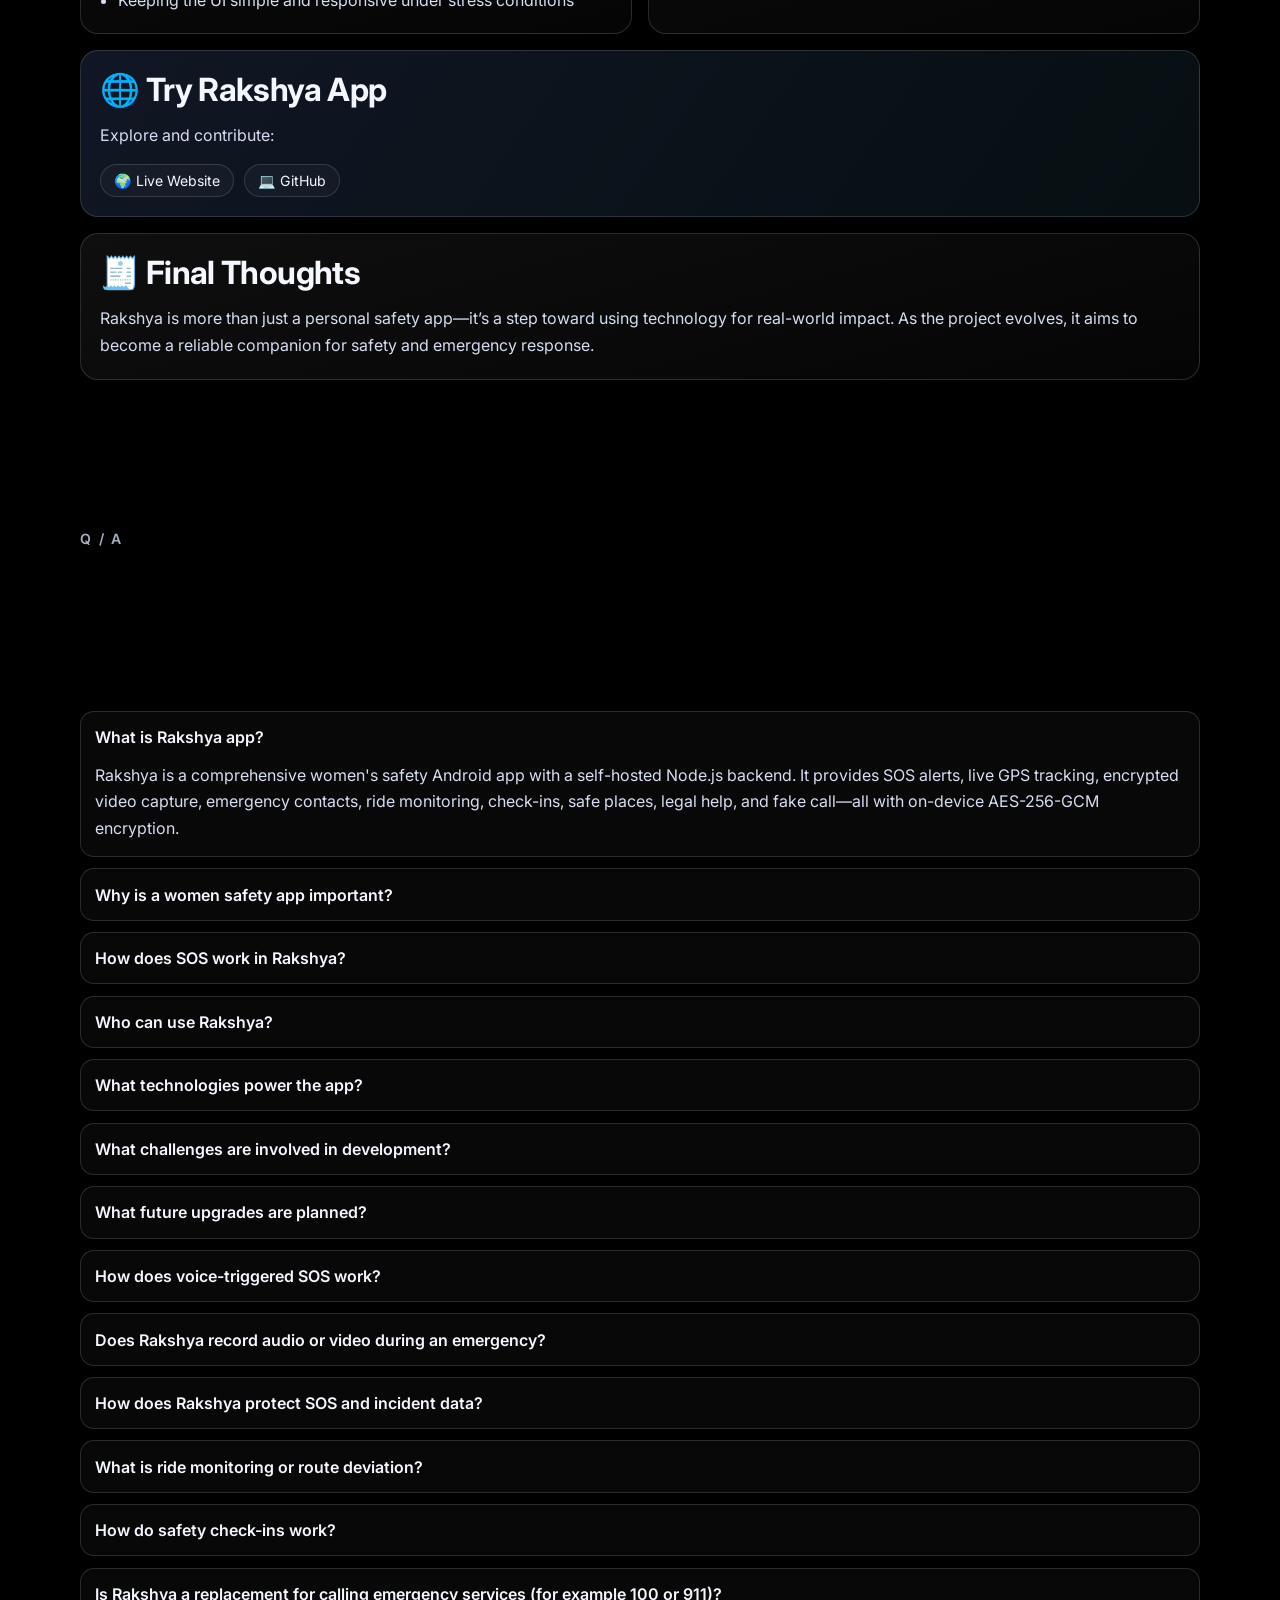
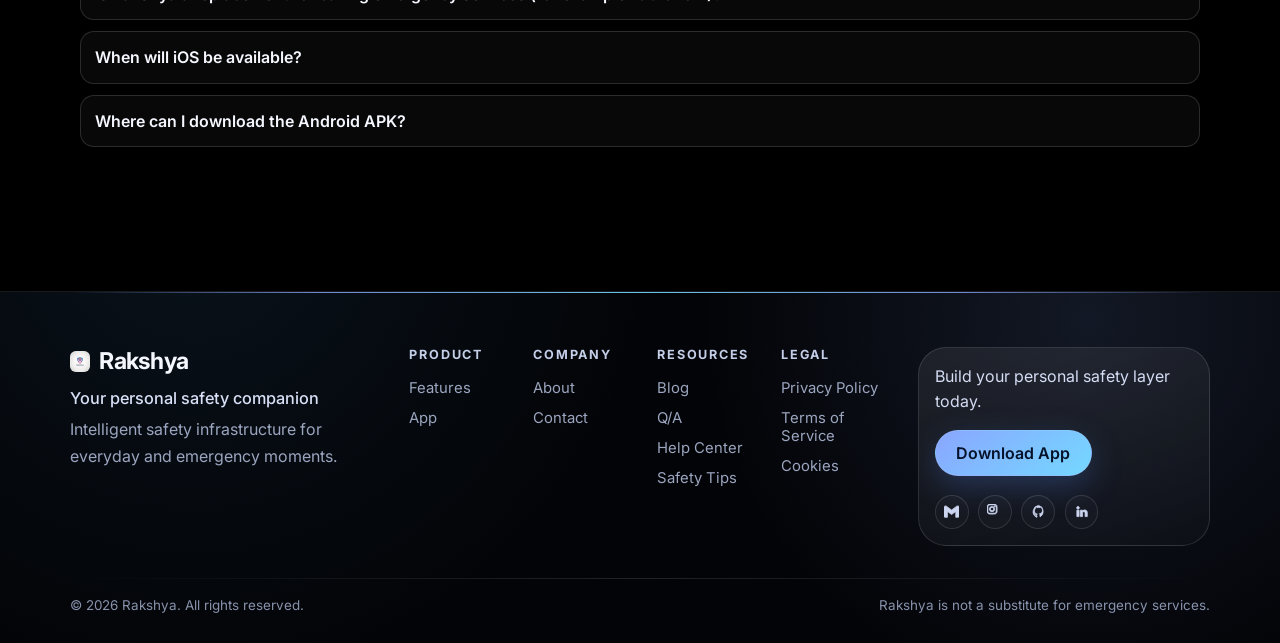
==== commit ff3cb903: "feat: add privacy/architecture panel" ====
--- a/index.html
+++ b/index.html
@@ -249,6 +249,30 @@
       </div>
     </section>
 
+    <section id="architecture" class="architecture section">
+      <div class="container">
+        <p class="eyebrow reveal">How it works</p>
+        <h2 class="section-title reveal">Your data stays yours. Your own backend serves you.</h2>
+        <div class="arch-grid">
+          <article class="arch-step reveal">
+            <span class="arch-num">01</span>
+            <h3>Encrypt on device</h3>
+            <p>All sensitive data is encrypted with AES-256-GCM, with keys stored in the Android Keystore.</p>
+          </article>
+          <article class="arch-step reveal">
+            <span class="arch-num">02</span>
+            <h3>Send only blobs</h3>
+            <p>Only opaque encrypted blobs travel to the server—never readable plaintext.</p>
+          </article>
+          <article class="arch-step reveal">
+            <span class="arch-num">03</span>
+            <h3>Self-hosted backend</h3>
+            <p>A Node.js + Express + SQLite backend you control stores the encrypted bytes for backup and sync.</p>
+          </article>
+        </div>
+      </div>
+    </section>
+
     <section id="demo" class="demo section">
       <div class="container reveal">
         <p class="eyebrow">Product Demo</p>
--- a/styles.css
+++ b/styles.css
@@ -1229,3 +1229,61 @@
     grid-template-columns: 1fr;
   }
 }
+
+/* --- Architecture / privacy panel --- */
+
+.architecture .section-title {
+  max-width: 24ch;
+}
+
+.arch-grid {
+  margin-top: 2.2rem;
+  display: grid;
+  grid-template-columns: repeat(3, minmax(0, 1fr));
+  gap: 1rem;
+}
+
+.arch-step {
+  border: 1px solid var(--line);
+  background: linear-gradient(160deg, rgba(255, 255, 255, 0.07), rgba(255, 255, 255, 0.02));
+  border-radius: var(--radius-md);
+  padding: 1.4rem;
+  min-height: 180px;
+  transition: transform 280ms var(--ease-out), border-color 280ms var(--ease-out), box-shadow 280ms var(--ease-out);
+}
+
+.arch-step:hover {
+  transform: translate3d(0, -6px, 0);
+  border-color: rgba(160, 194, 255, 0.45);
+  box-shadow: 0 15px 40px rgba(30, 47, 82, 0.34);
+}
+
+.arch-num {
+  display: inline-flex;
+  align-items: center;
+  justify-content: center;
+  width: 2.3rem;
+  height: 2.3rem;
+  border-radius: 0.7rem;
+  font-weight: 700;
+  color: #041128;
+  background: linear-gradient(140deg, rgba(145, 175, 255, 0.92), rgba(100, 223, 255, 0.92));
+}
+
+.arch-step h3 {
+  margin: 1rem 0 0.5rem;
+  font-size: 1.1rem;
+  letter-spacing: -0.02em;
+}
+
+.arch-step p {
+  margin: 0;
+  color: var(--muted);
+  line-height: 1.6;
+}
+
+@media (max-width: 920px) {
+  .arch-grid {
+    grid-template-columns: 1fr;
+  }
+}
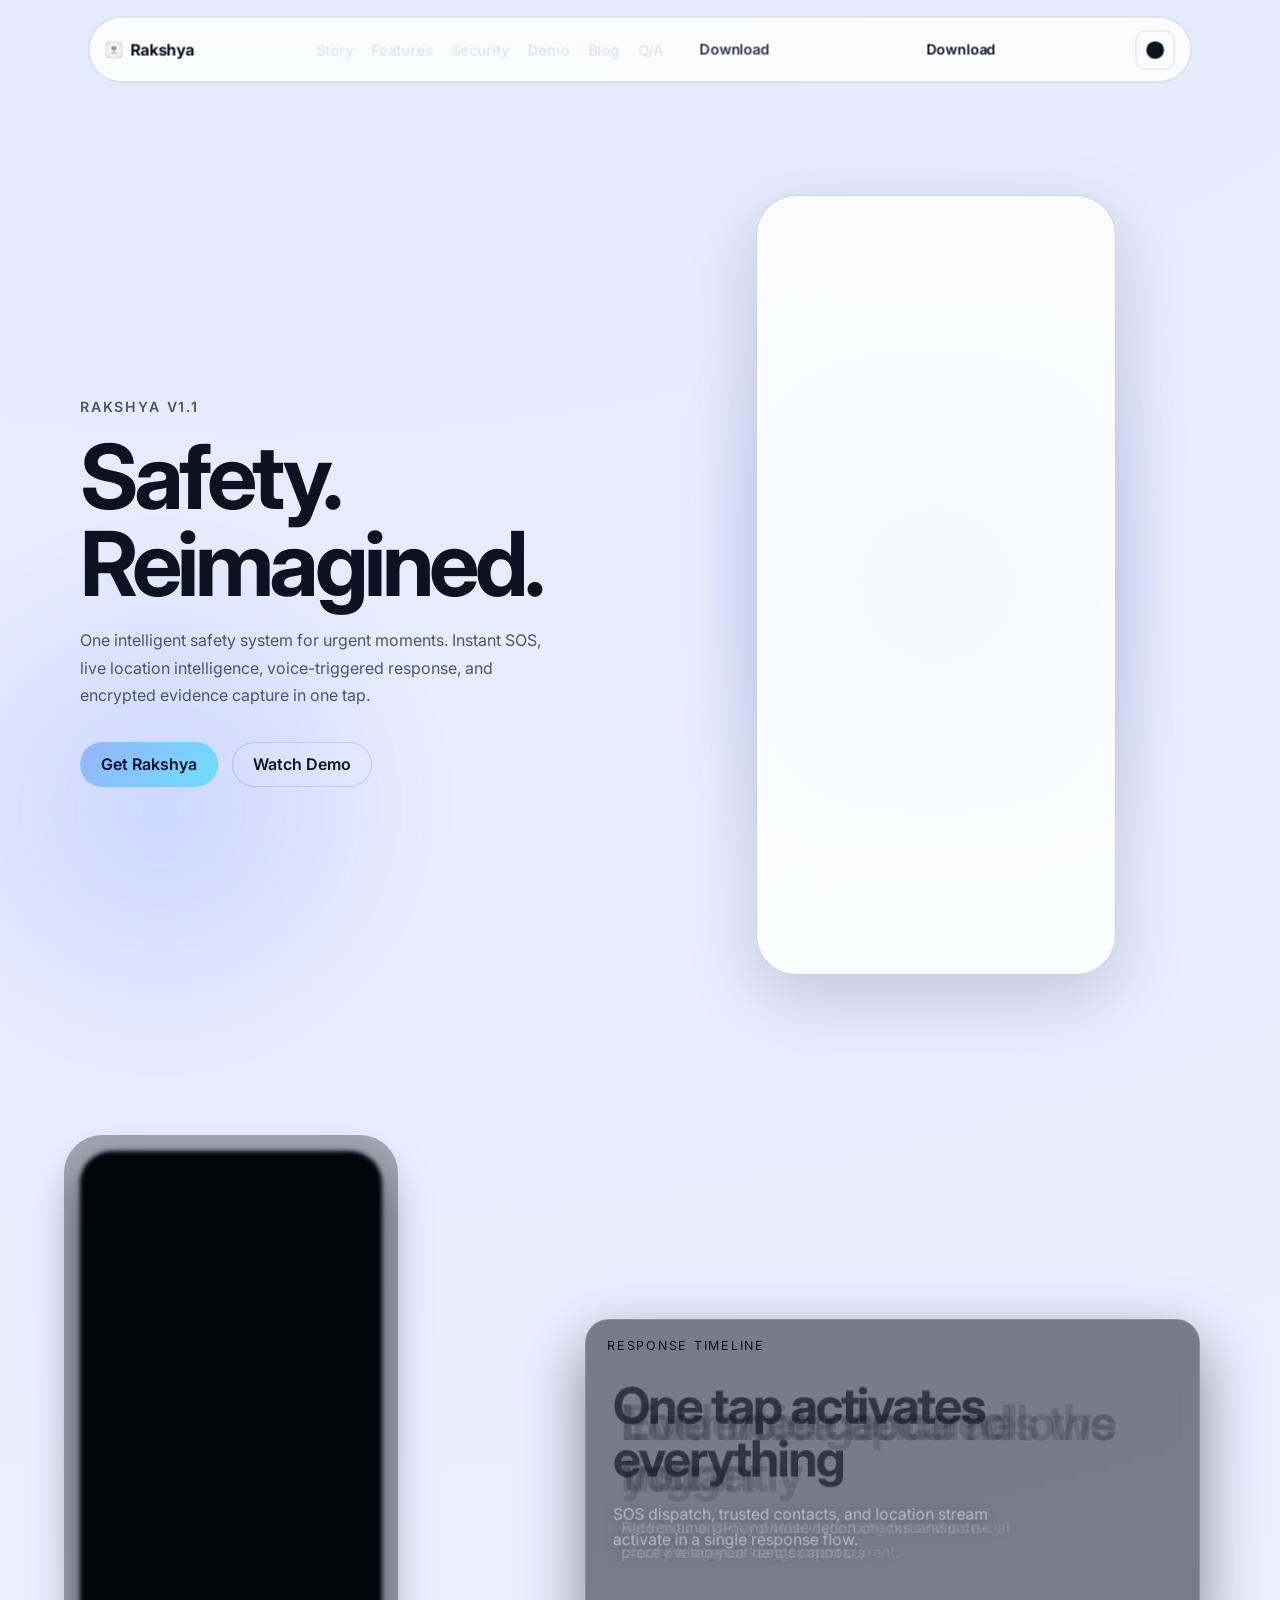
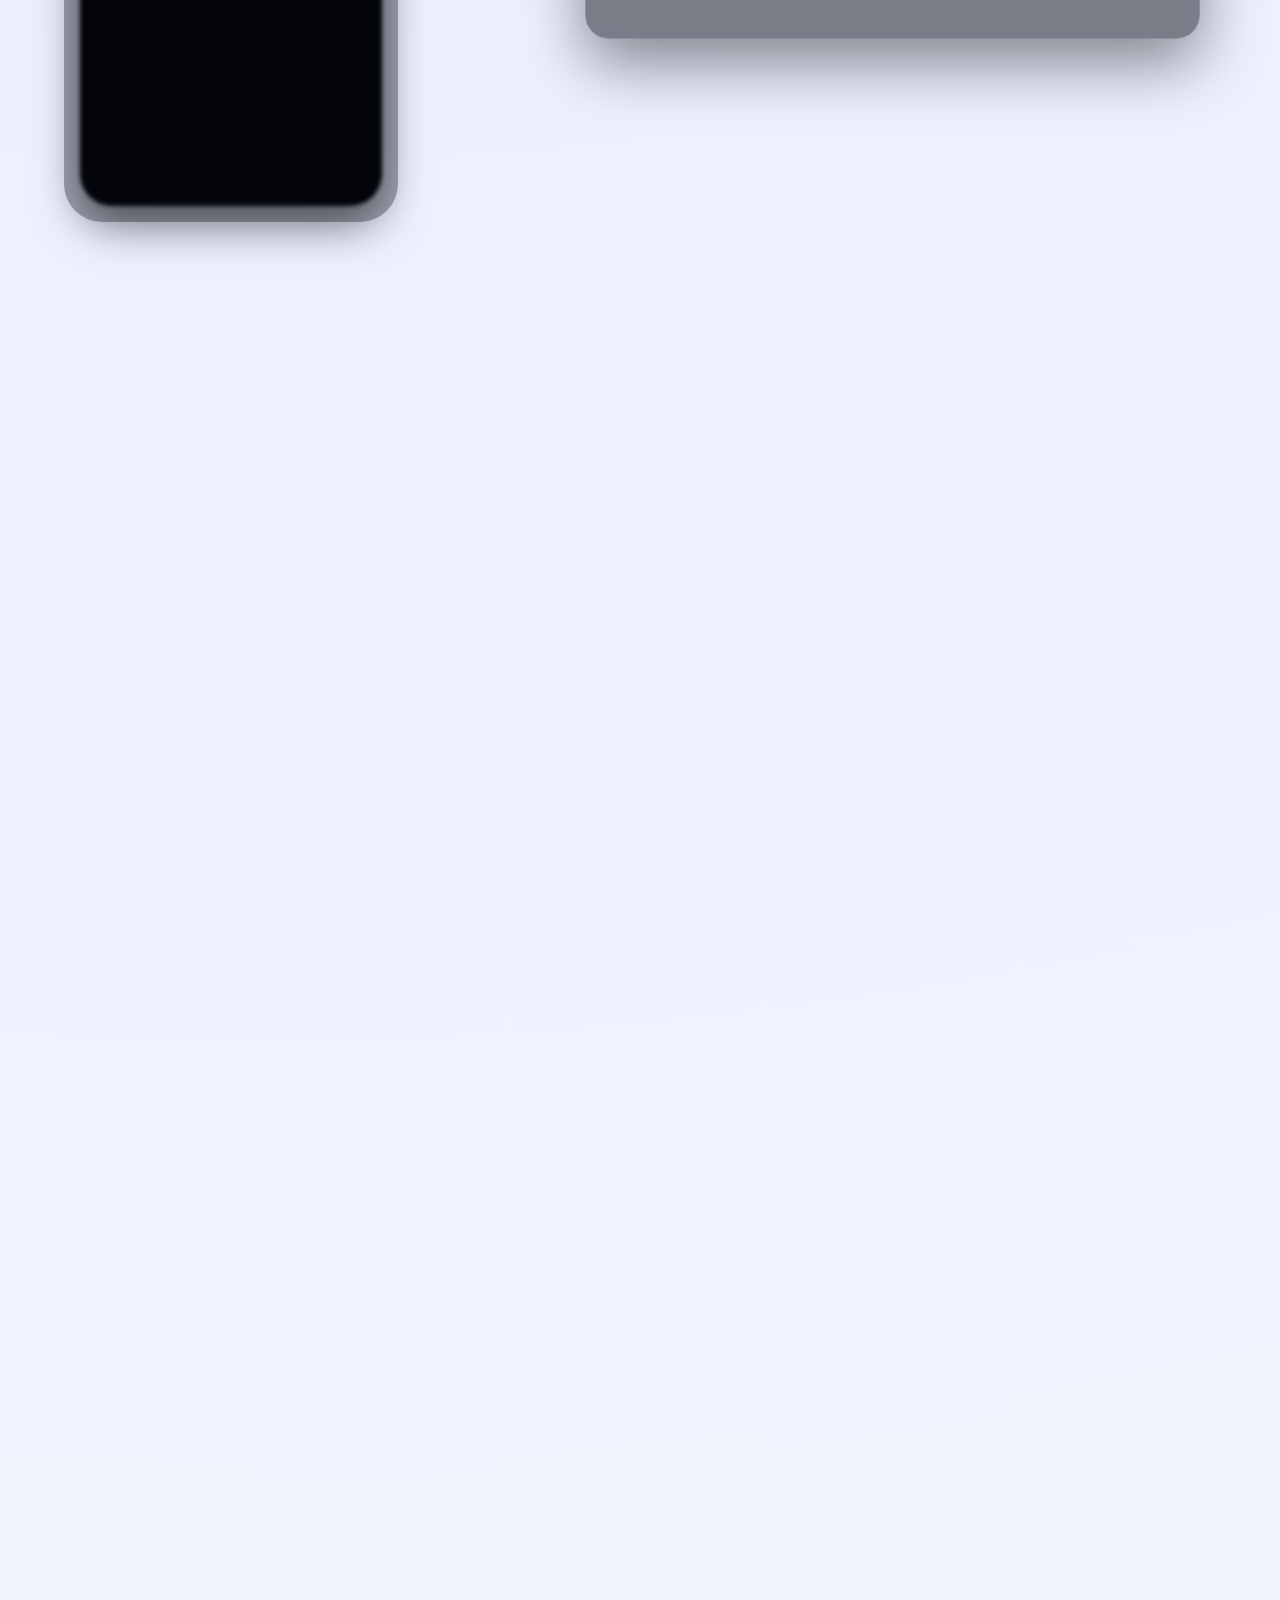
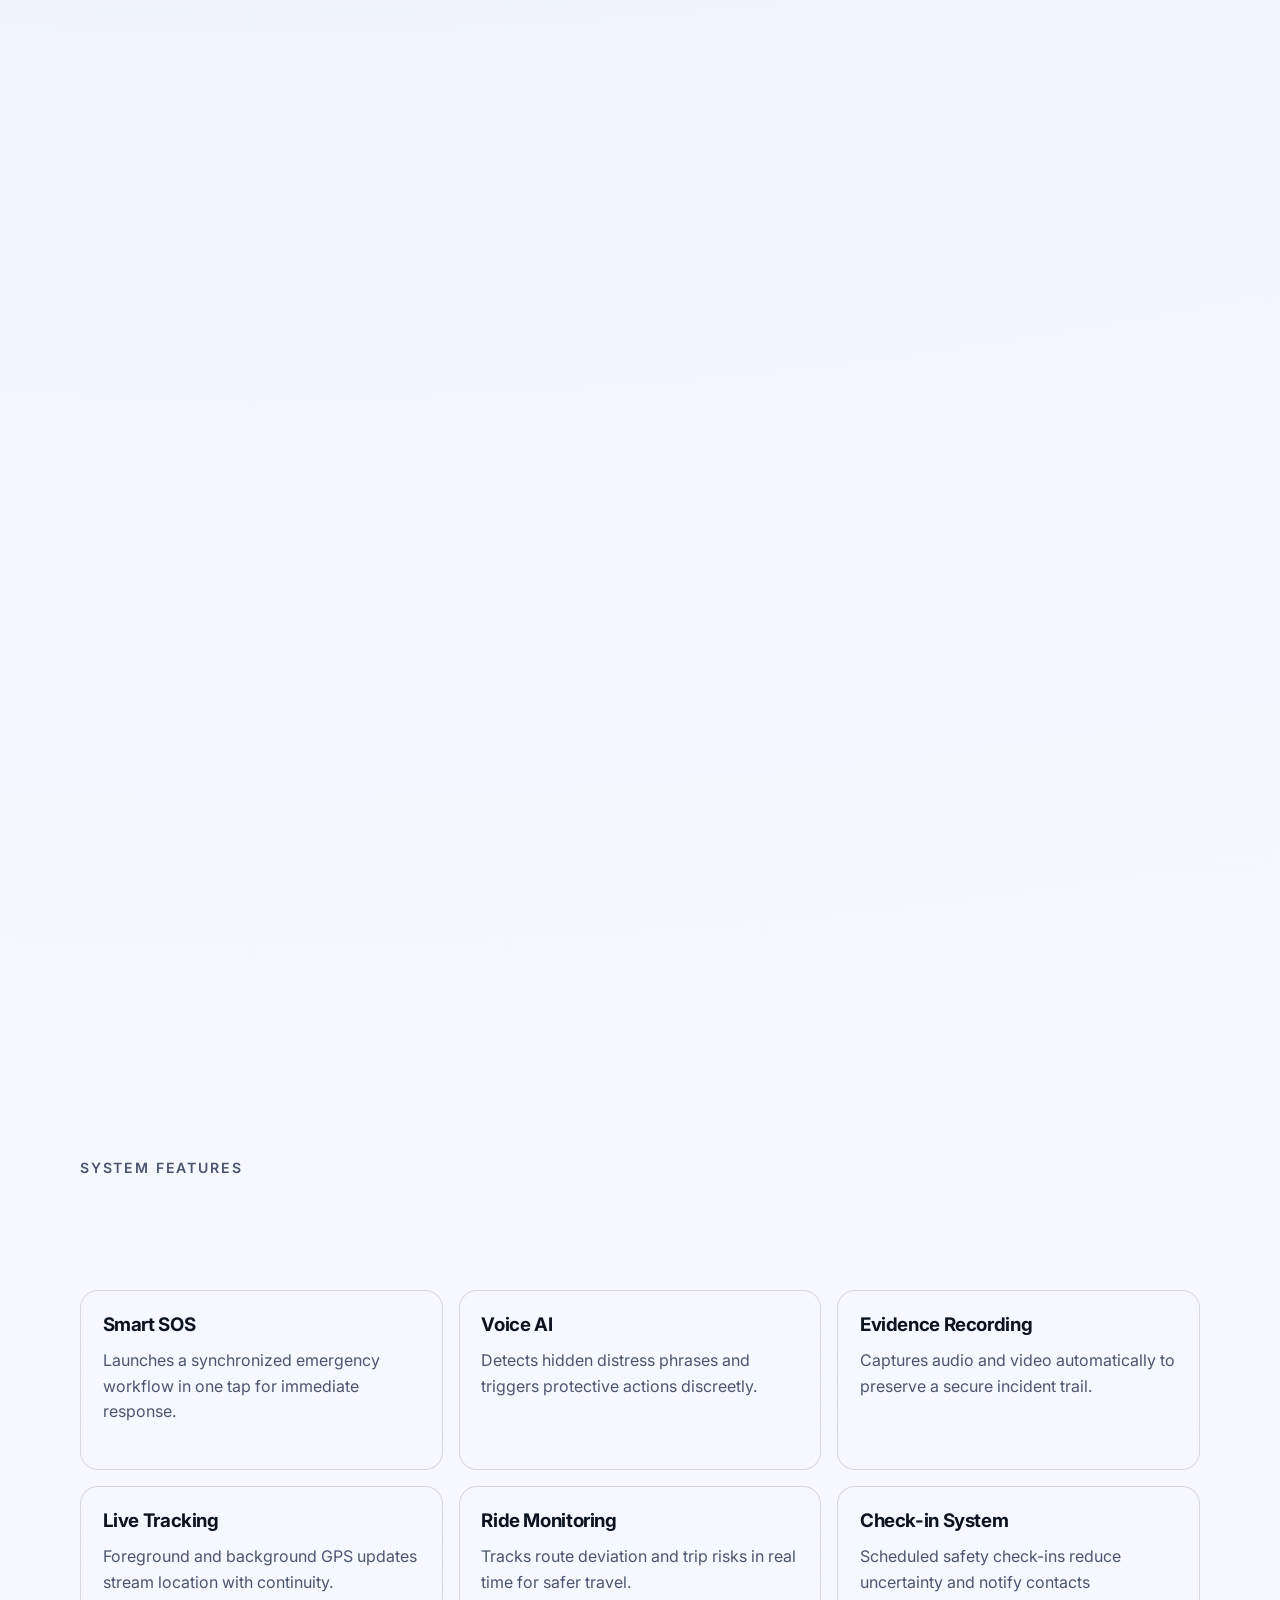
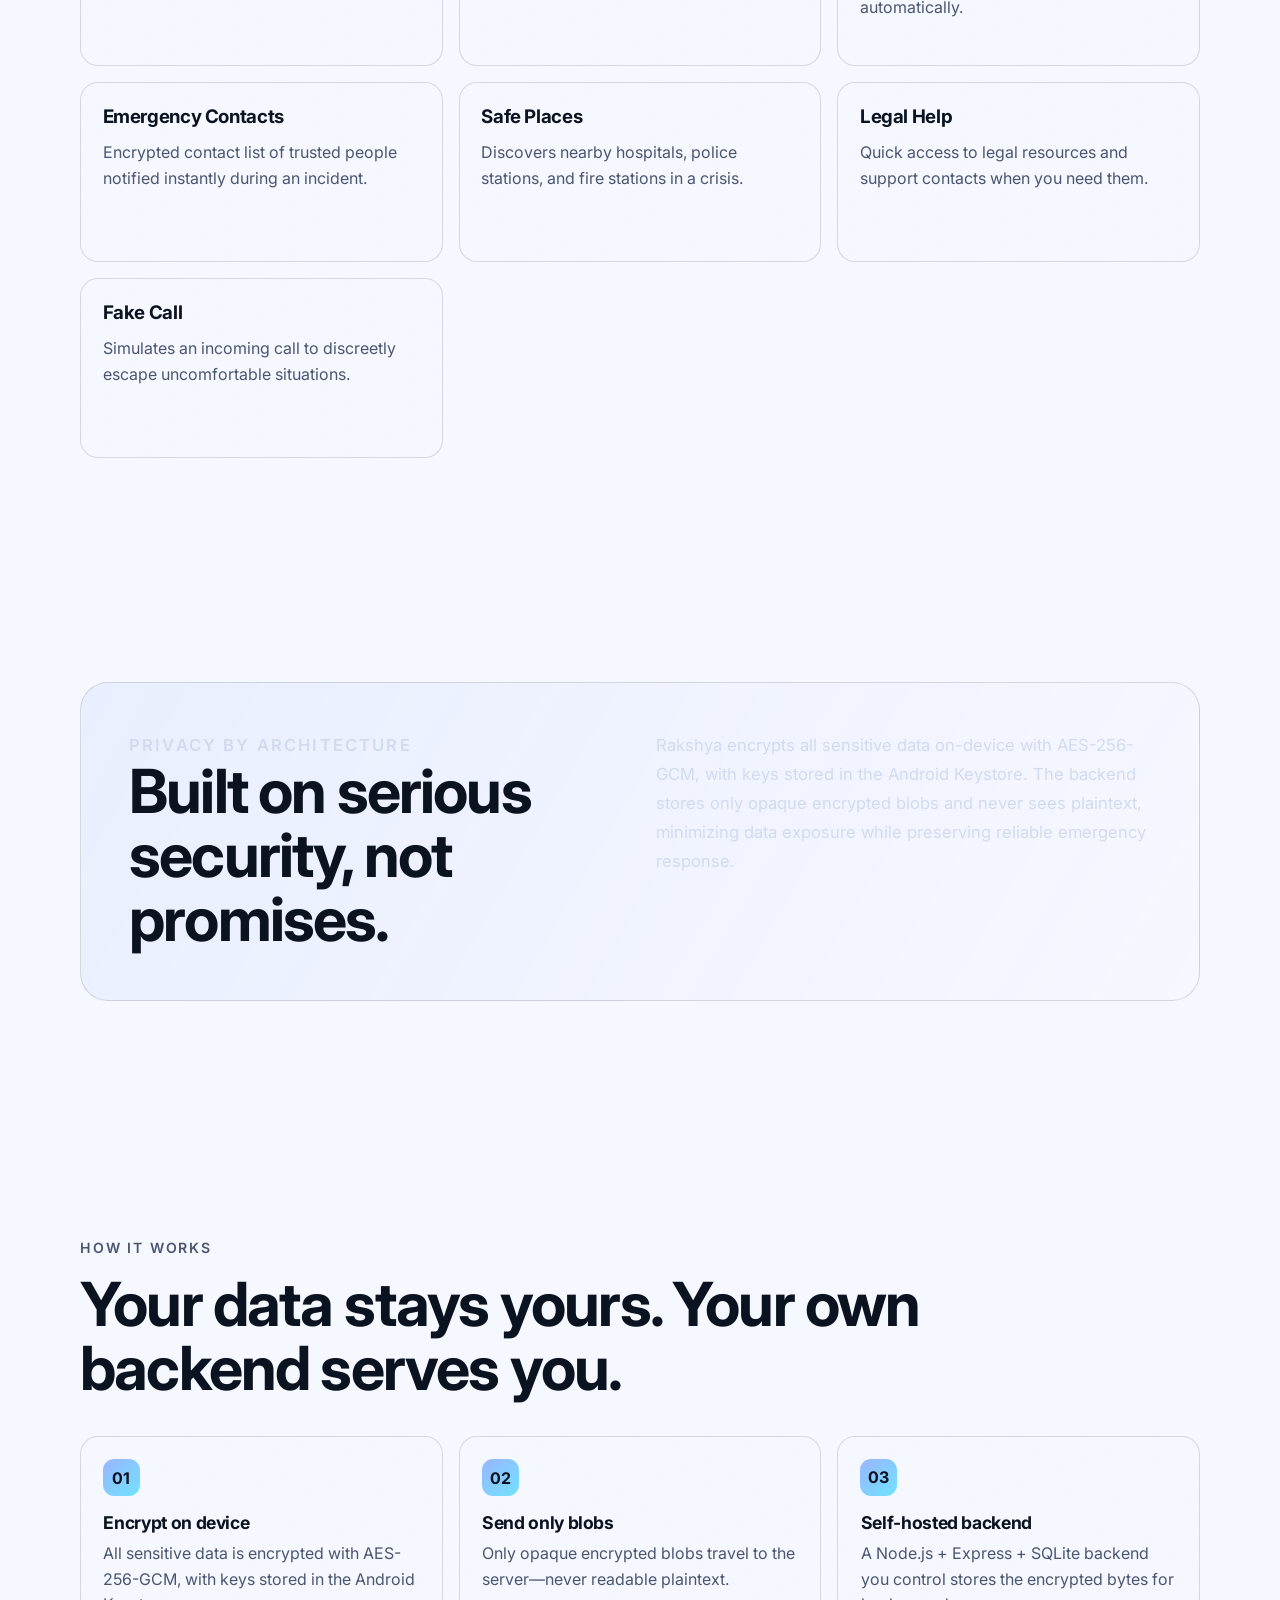
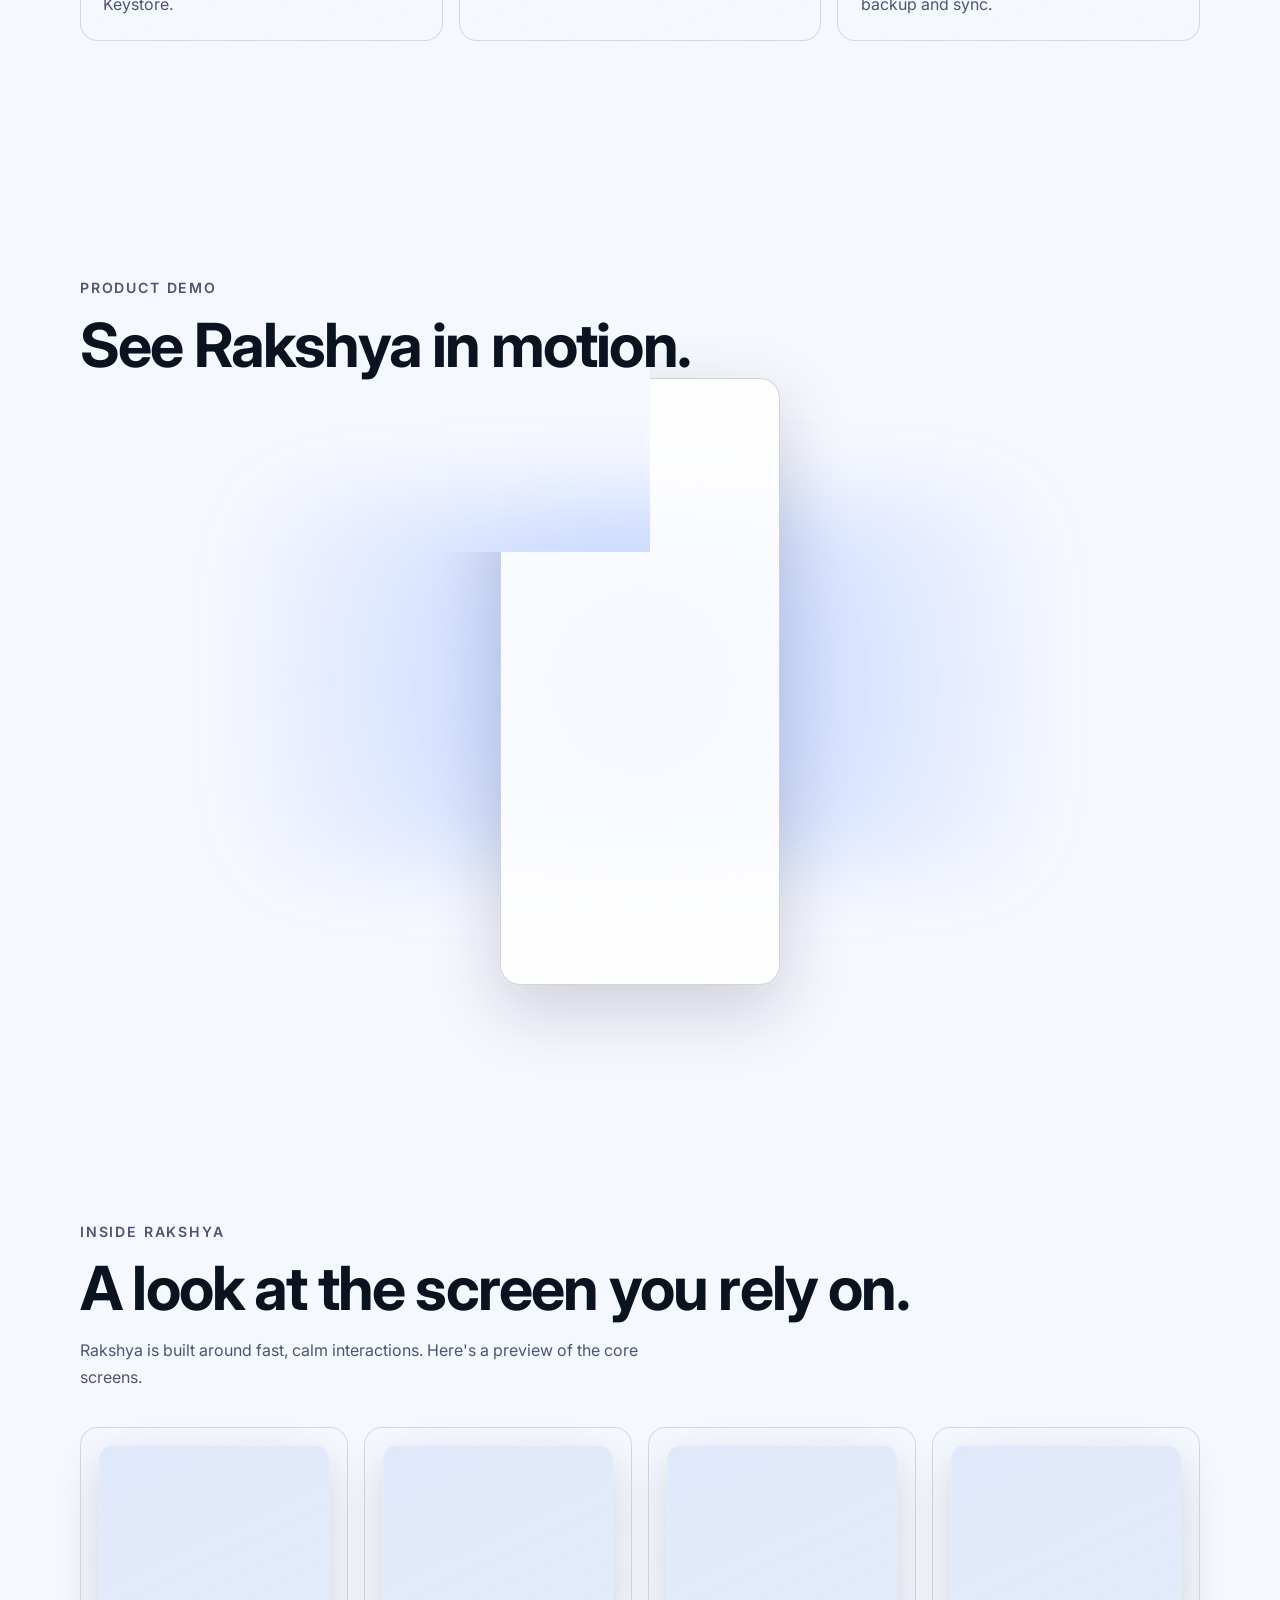
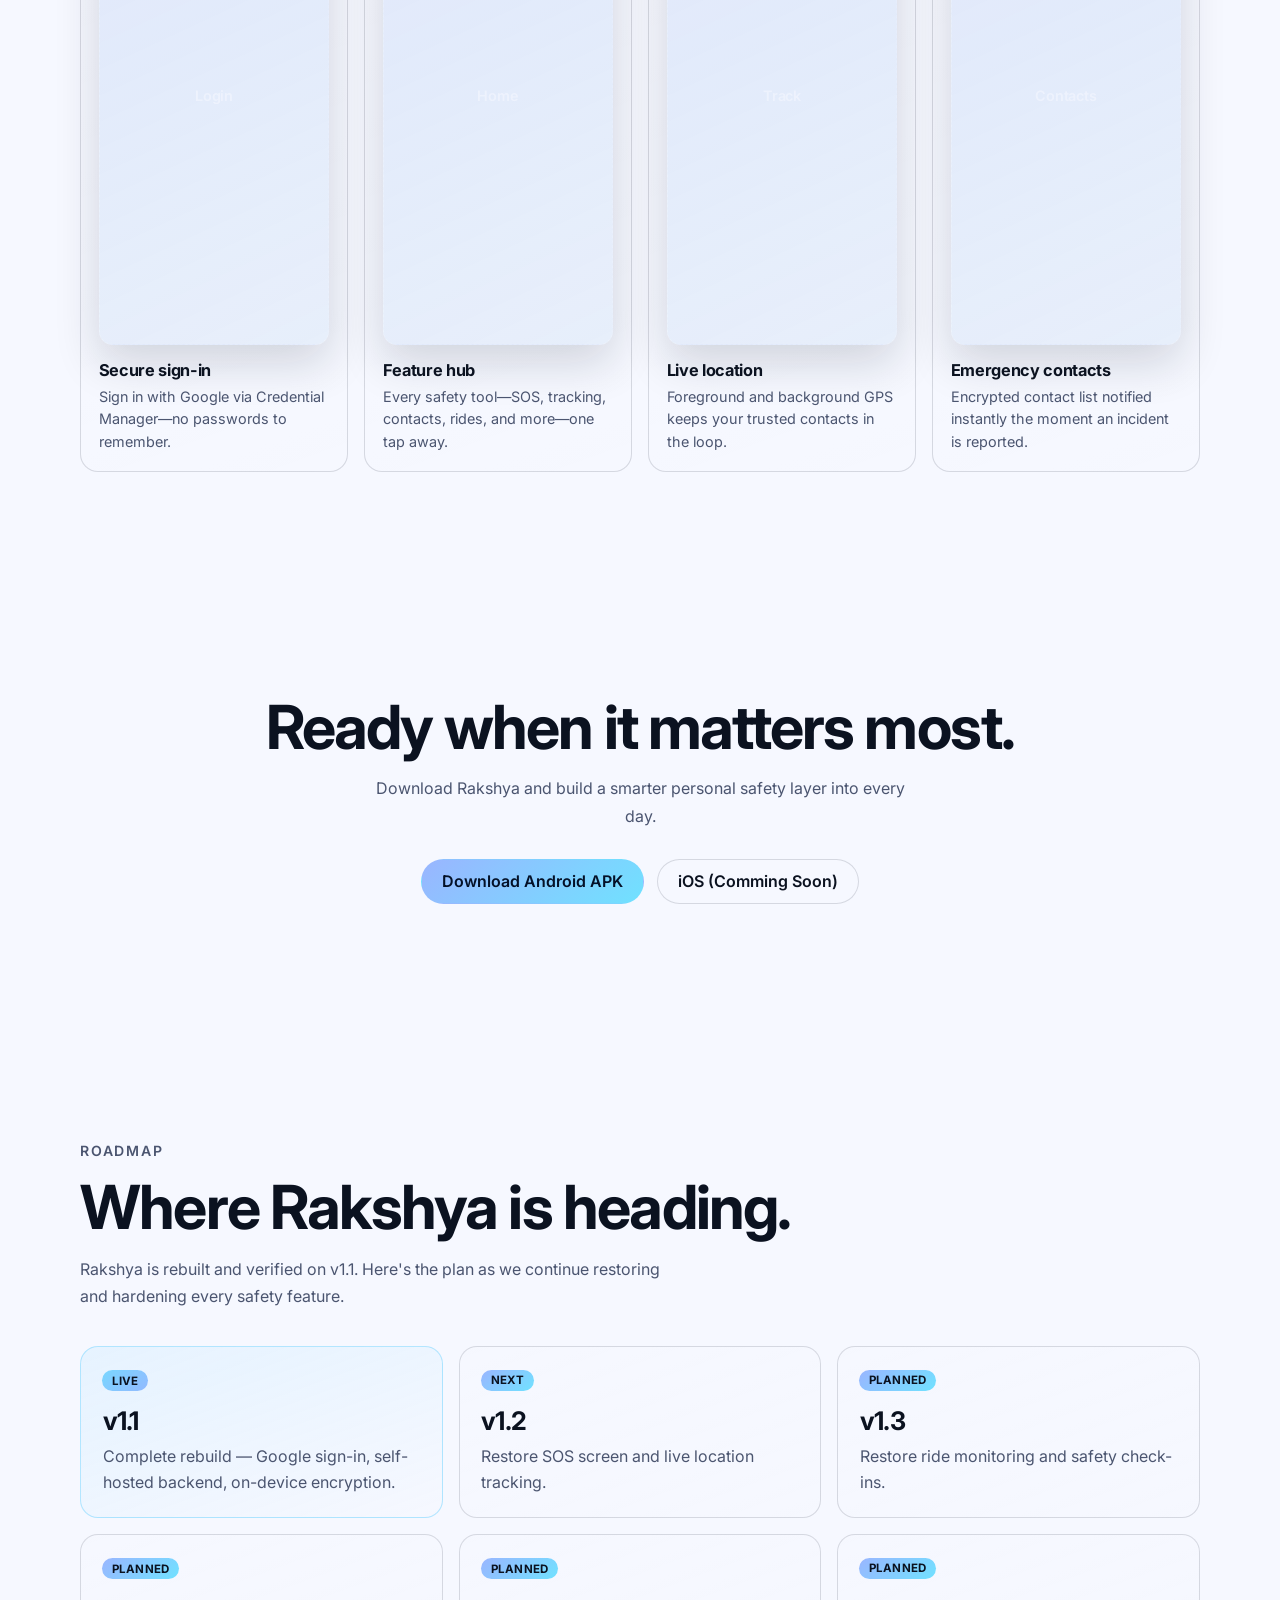
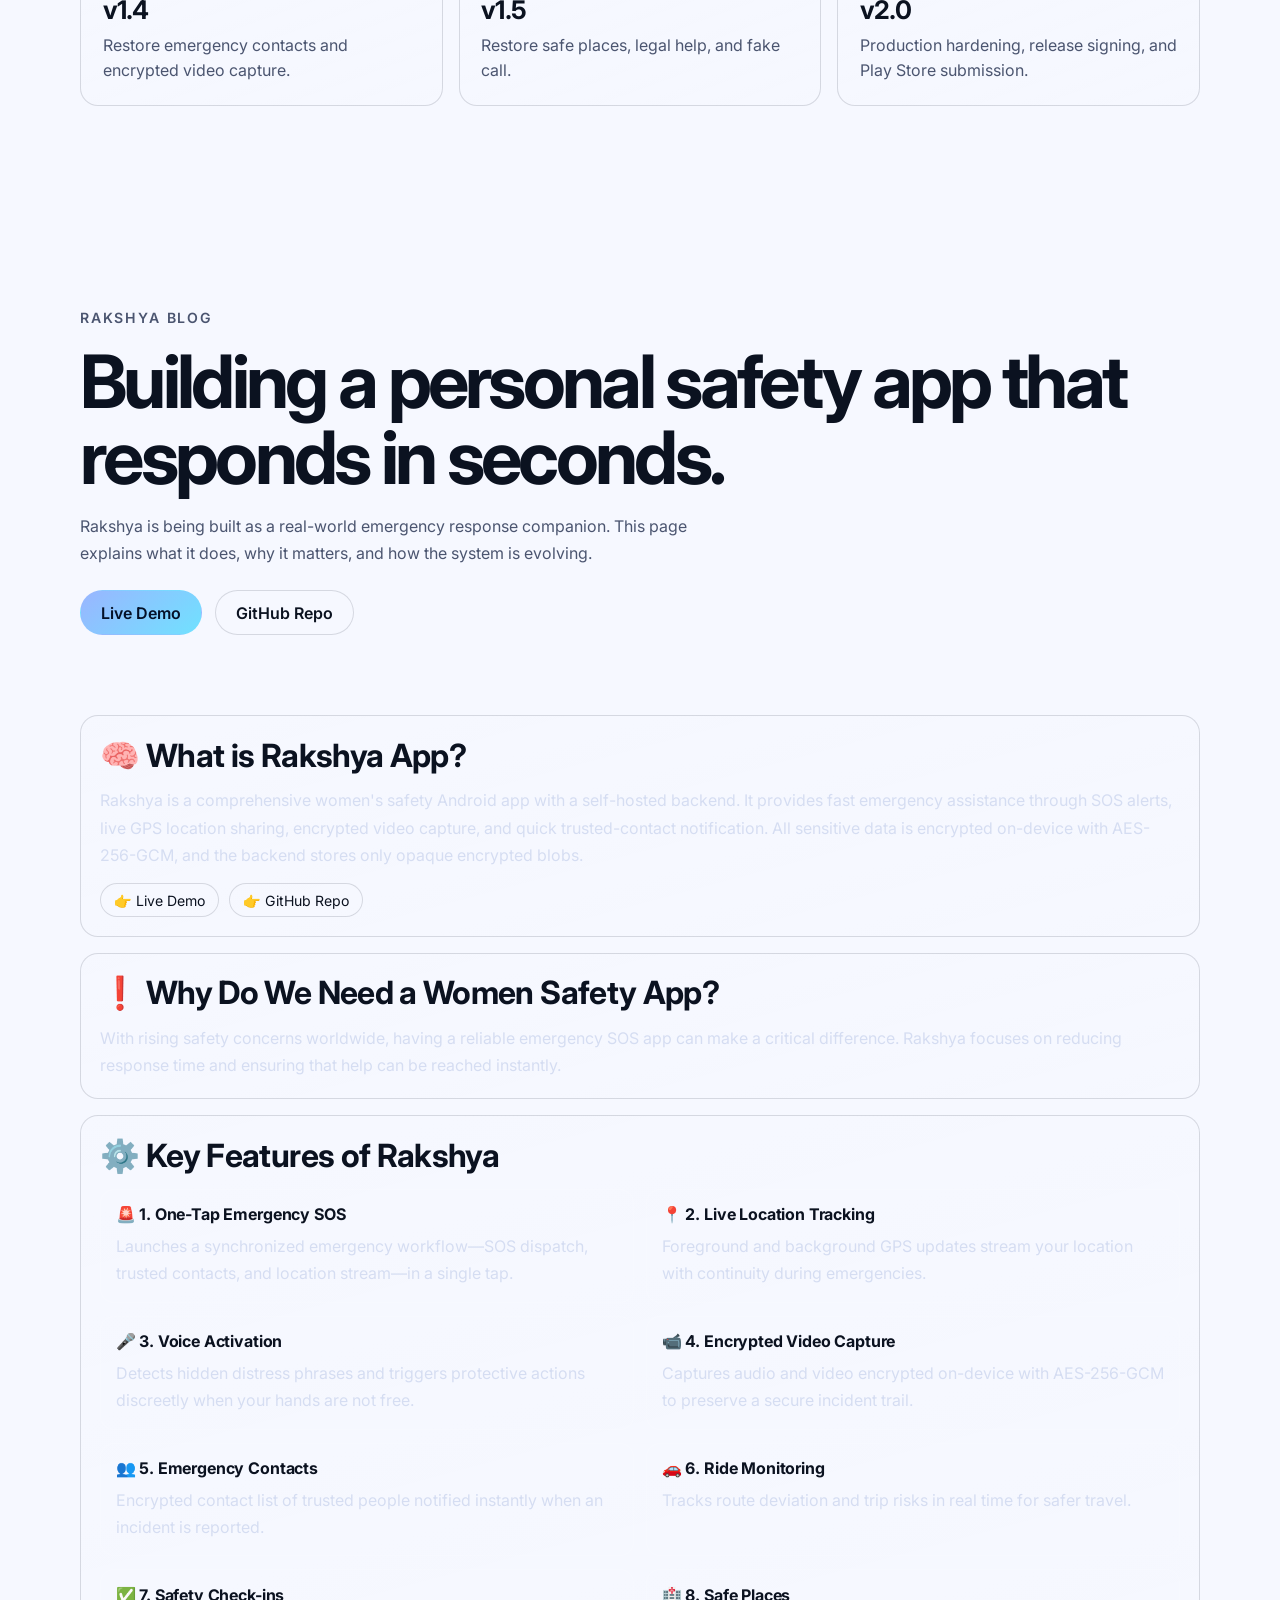
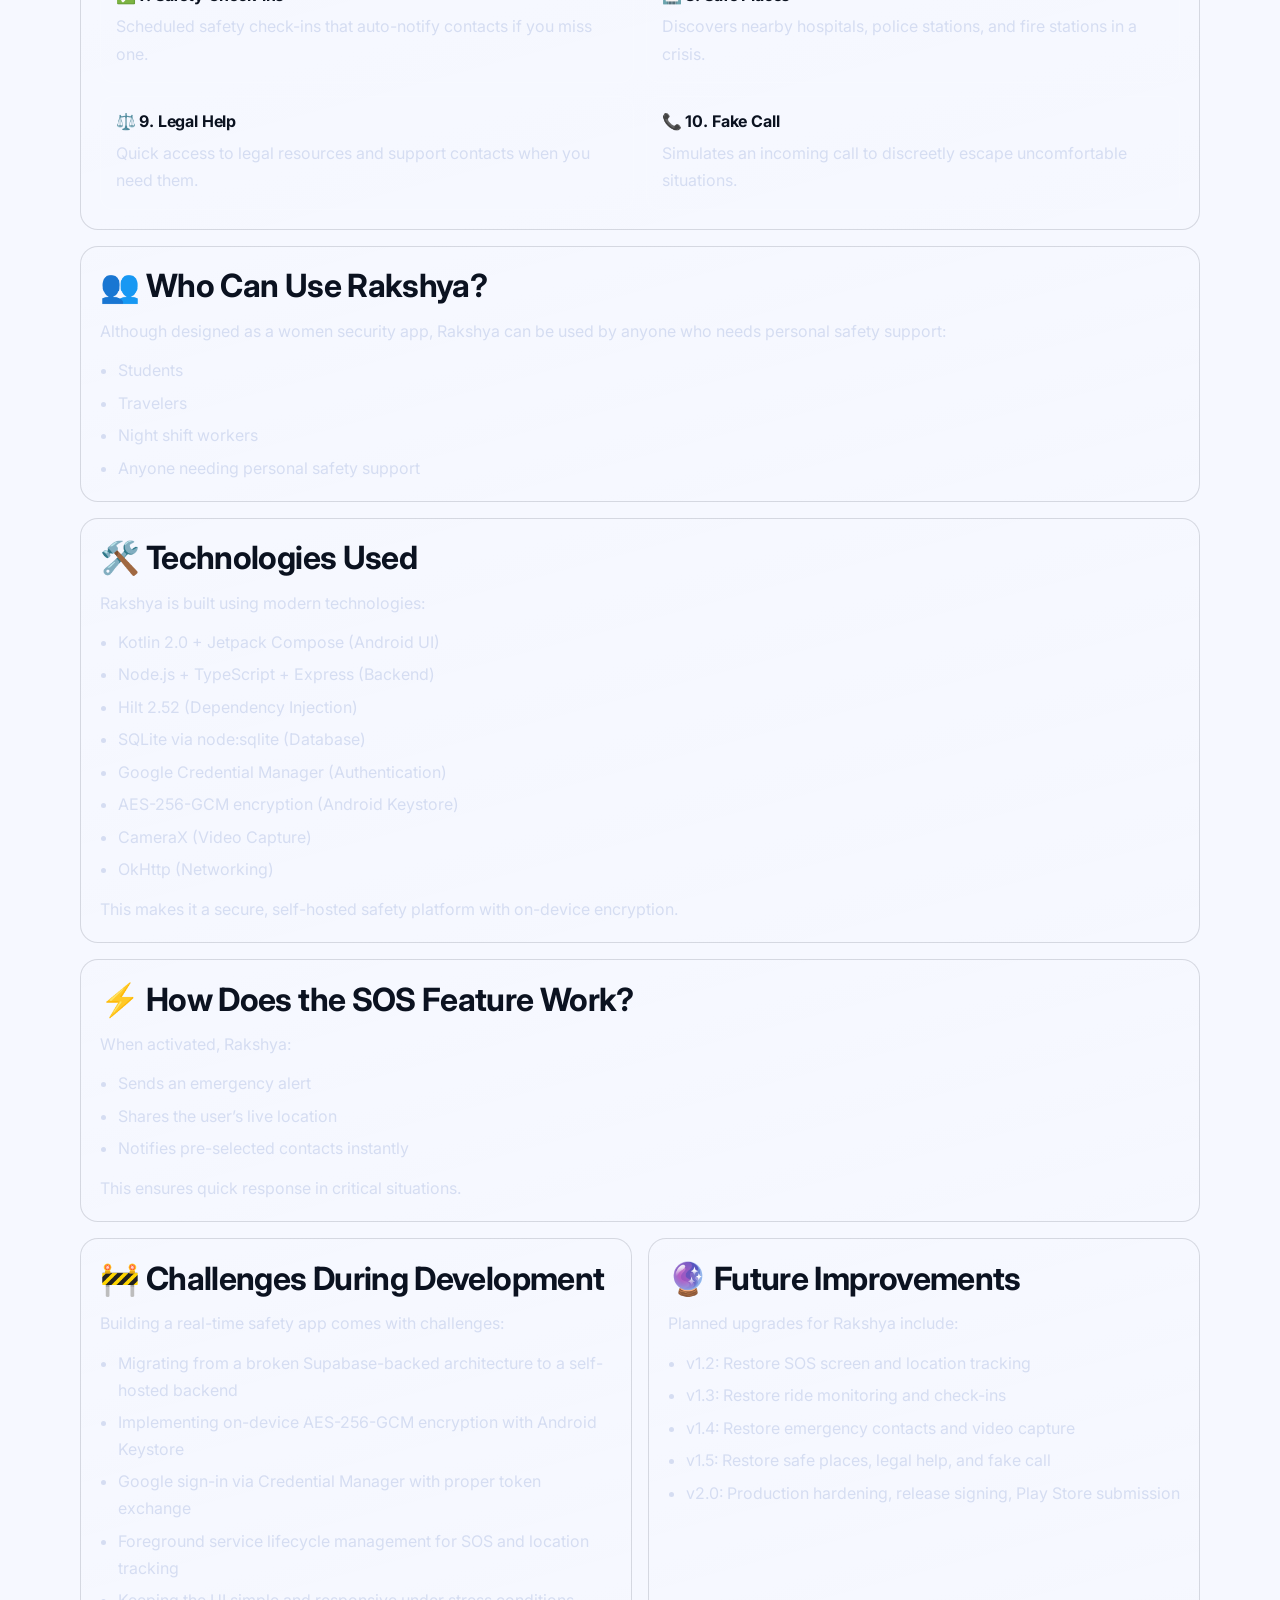
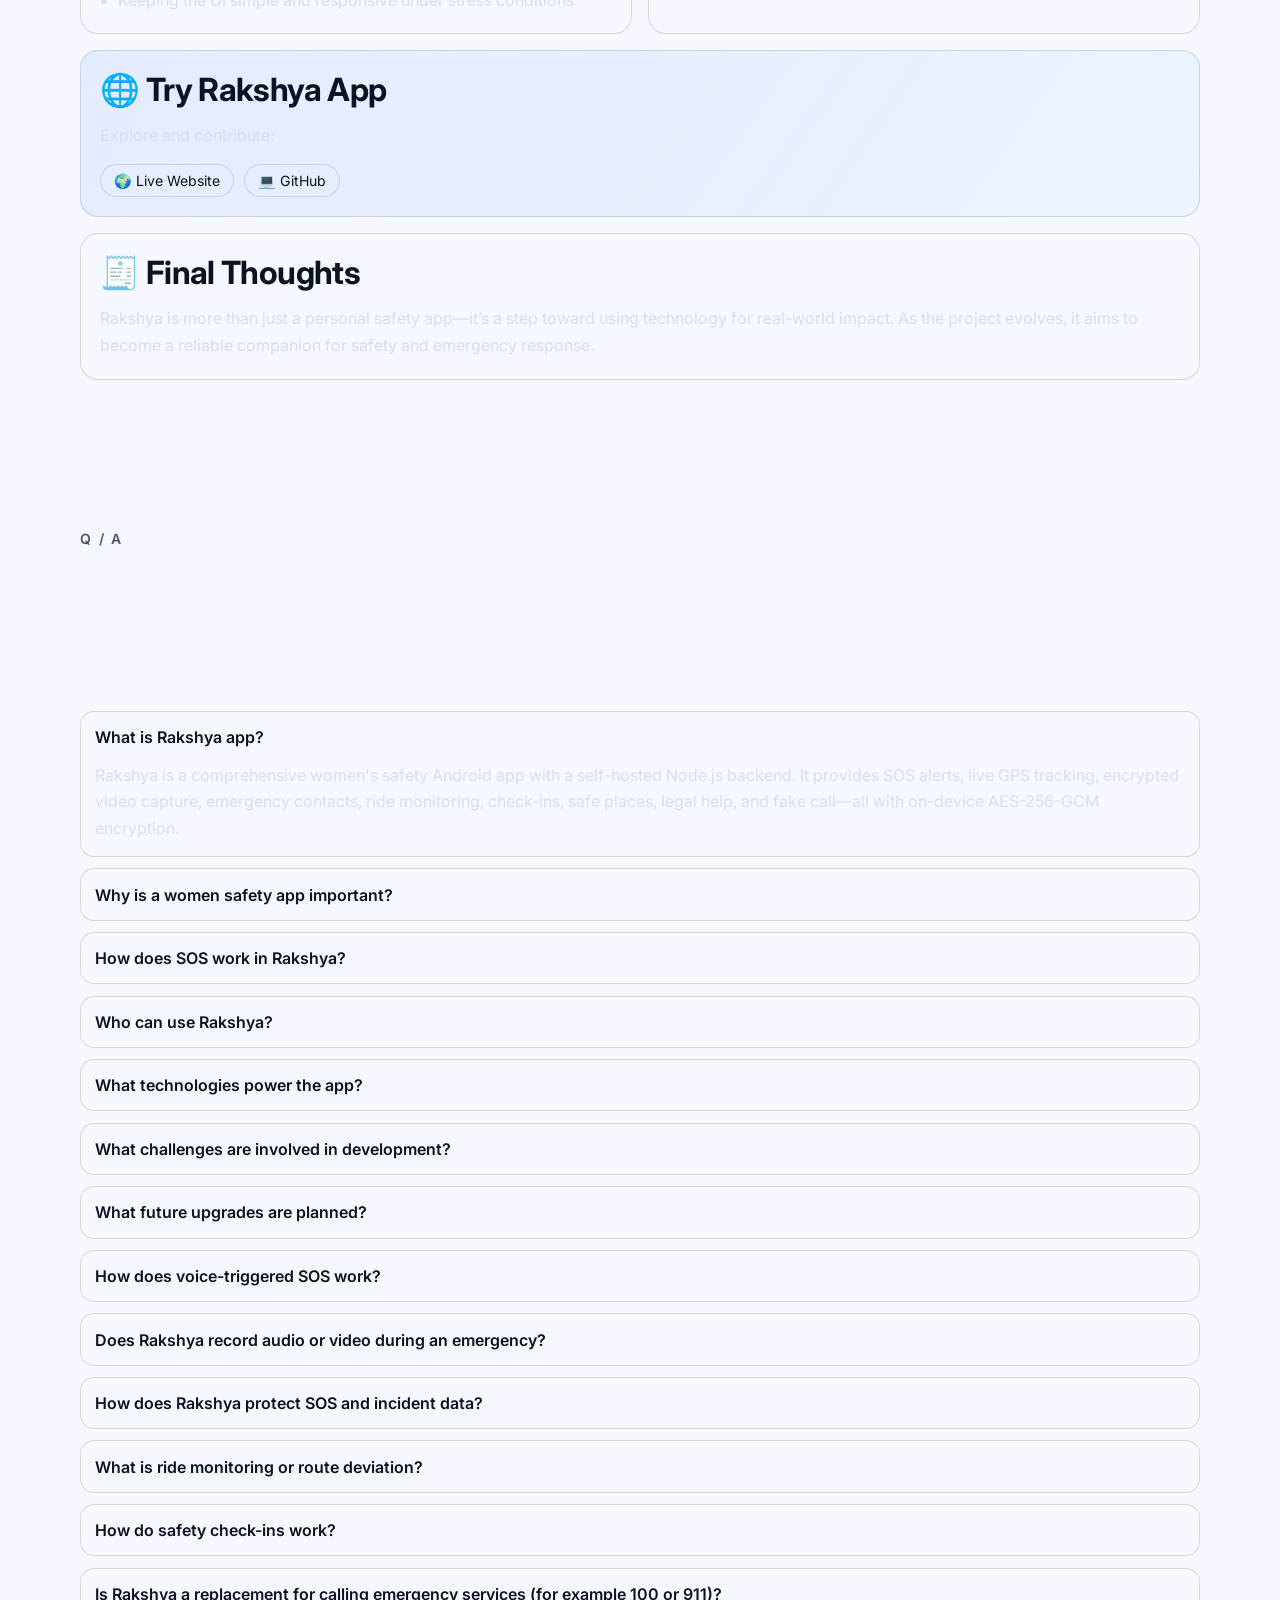
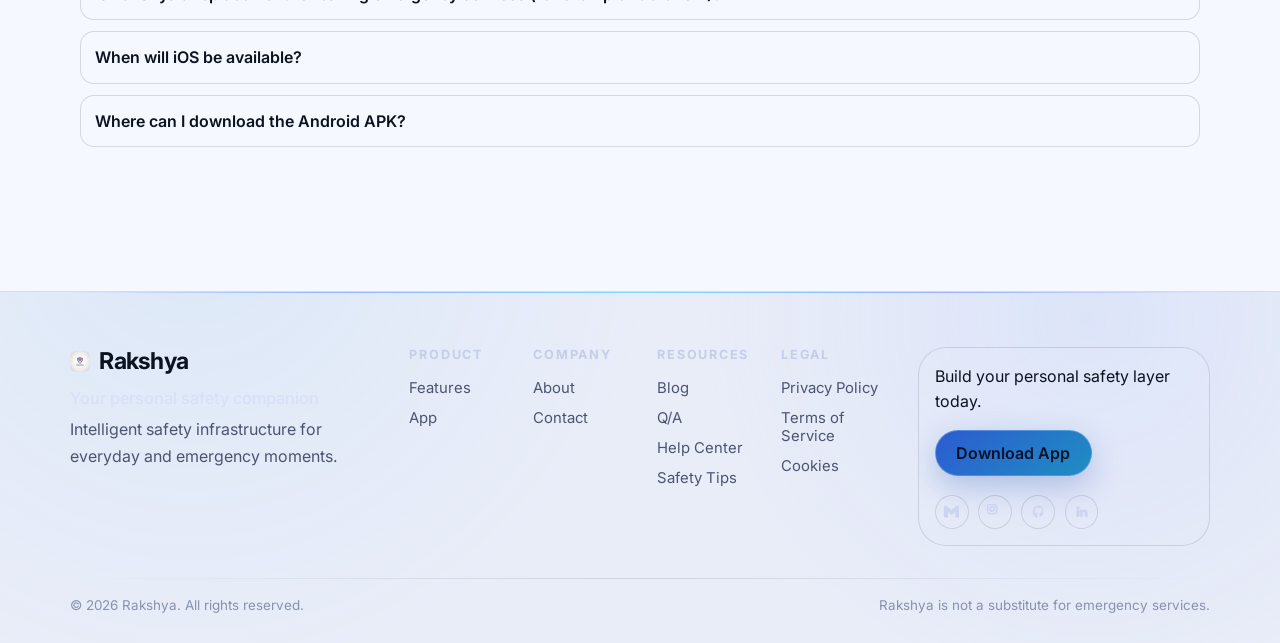
==== commit bfb35e06: "feat: add light/dark theme toggle" ====
--- a/index.html
+++ b/index.html
@@ -124,6 +124,16 @@
         <span></span>
       </button>
       <a href="#download" class="btn btn-nav nav-cta">Download</a>
+      <button
+        class="theme-toggle"
+        id="themeToggle"
+        aria-label="Toggle color theme"
+        aria-pressed="false"
+        title="Toggle light / dark theme"
+      >
+        <span class="theme-icon-moon" aria-hidden="true"></span>
+        <span class="theme-icon-sun" aria-hidden="true"></span>
+      </button>
     </nav>
   </header>
 
--- a/styles.css
+++ b/styles.css
@@ -24,6 +24,26 @@
   --ease-out: cubic-bezier(0.22, 1, 0.36, 1);
 }
 
+[data-theme="light"] {
+  --bg: #f6f8ff;
+  --bg-soft: #eef1fb;
+  --surface: rgba(15, 23, 42, 0.04);
+  --surface-strong: rgba(15, 23, 42, 0.08);
+  --text: #0b1220;
+  --muted: #4b5570;
+  --line: rgba(15, 23, 42, 0.14);
+  --accent: #3b6fd0;
+  --accent-soft: #2f8fcc;
+  --footer-bg: #e9edf8;
+  --footer-surface: rgba(15, 23, 42, 0.04);
+  --footer-line: rgba(15, 23, 42, 0.12);
+  --footer-line-soft: rgba(15, 23, 42, 0.08);
+  --footer-text: #0b1220;
+  --footer-muted: #4b5570;
+  --footer-accent-a: #2c5bd1;
+  --footer-accent-b: #1f8ec2;
+}
+
 *,
 *::before,
 *::after {
@@ -42,6 +62,33 @@
   text-rendering: optimizeLegibility;
   -webkit-font-smoothing: antialiased;
   overflow-x: hidden;
+  transition: background 350ms var(--ease-out), color 350ms var(--ease-out);
+}
+
+[data-theme="light"] body {
+  background: radial-gradient(circle at 20% -10%, #dfe6ff 0%, transparent 36%), var(--bg);
+}
+
+:focus {
+  outline: none;
+}
+
+:focus-visible {
+  outline: 2px solid var(--accent);
+  outline-offset: 3px;
+  border-radius: 4px;
+}
+
+.nav-toggle:focus-visible,
+.summary-wrap summary:focus-visible {
+  outline-offset: 2px;
+}
+
+@media (prefers-reduced-motion: reduce) {
+  :focus {
+    outline: 2px solid var(--accent);
+    outline-offset: 3px;
+  }
 }
 
 a {
@@ -196,6 +243,51 @@
 
 .nav-toggle[aria-expanded="true"] span:nth-child(3) {
   transform: translateY(-7px) rotate(-45deg);
+}
+
+.theme-toggle {
+  display: inline-flex;
+  align-items: center;
+  justify-content: center;
+  width: 40px;
+  height: 40px;
+  padding: 8px;
+  background: transparent;
+  border: 1px solid var(--line);
+  border-radius: 10px;
+  cursor: pointer;
+  position: relative;
+}
+
+.theme-toggle span {
+  position: absolute;
+  width: 18px;
+  height: 18px;
+  transition: transform 300ms var(--ease-out), opacity 200ms ease;
+}
+
+.theme-icon-moon {
+  border-radius: 50%;
+  background: transparent;
+  box-shadow: inset -4px -2px 0 0 var(--text);
+  transform-origin: center;
+}
+
+.theme-icon-sun {
+  border-radius: 50%;
+  background: var(--text);
+  opacity: 0;
+  transform: scale(0.4) rotate(90deg);
+}
+
+[data-theme="light"] .theme-icon-moon {
+  opacity: 0;
+  transform: scale(0.4) rotate(-90deg);
+}
+
+[data-theme="light"] .theme-icon-sun {
+  opacity: 1;
+  transform: scale(1) rotate(0deg);
 }
 
 .btn {
@@ -1287,3 +1379,55 @@
     grid-template-columns: 1fr;
   }
 }
+
+/* --- Light theme overrides for hardcoded dark values --- */
+
+[data-theme="light"] .nav-shell {
+  background: rgba(255, 255, 255, 0.7);
+  border-color: rgba(15, 23, 42, 0.12);
+}
+
+[data-theme="light"] .navbar.scrolled .nav-shell {
+  background: rgba(255, 255, 255, 0.85);
+  border-color: rgba(15, 23, 42, 0.18);
+}
+
+[data-theme="light"] .nav-links {
+  color: #2a3350;
+}
+
+[data-theme="light"] .nav-links a:hover {
+  color: var(--accent);
+}
+
+[data-theme="light"] .nav-links ul li a:hover,
+[data-theme="light"] .nav-links a:hover {
+  color: var(--accent);
+}
+
+[data-theme="light"] .phone-shell,
+[data-theme="light"] .mini {
+  background: rgba(255, 255, 255, 0.85);
+  border-color: rgba(15, 23, 42, 0.18);
+  box-shadow: 0 24px 70px rgba(15, 23, 42, 0.18);
+}
+
+[data-theme="light"] .screen-frame,
+[data-theme="light"] .demo-frame {
+  background: #eef1fb;
+  box-shadow: 0 18px 45px rgba(15, 23, 42, 0.16);
+}
+
+[data-theme="light"] .footer-cta-copy,
+[data-theme="light"] .story-label,
+[data-theme="light"] .roadmap-badge,
+[data-theme="light"] .arch-num {
+  color: var(--footer-text);
+}
+
+@media (max-width: 980px) {
+  [data-theme="light"] .nav-links {
+    background: rgba(255, 255, 255, 0.92);
+    box-shadow: 0 24px 60px rgba(15, 23, 42, 0.18);
+  }
+}
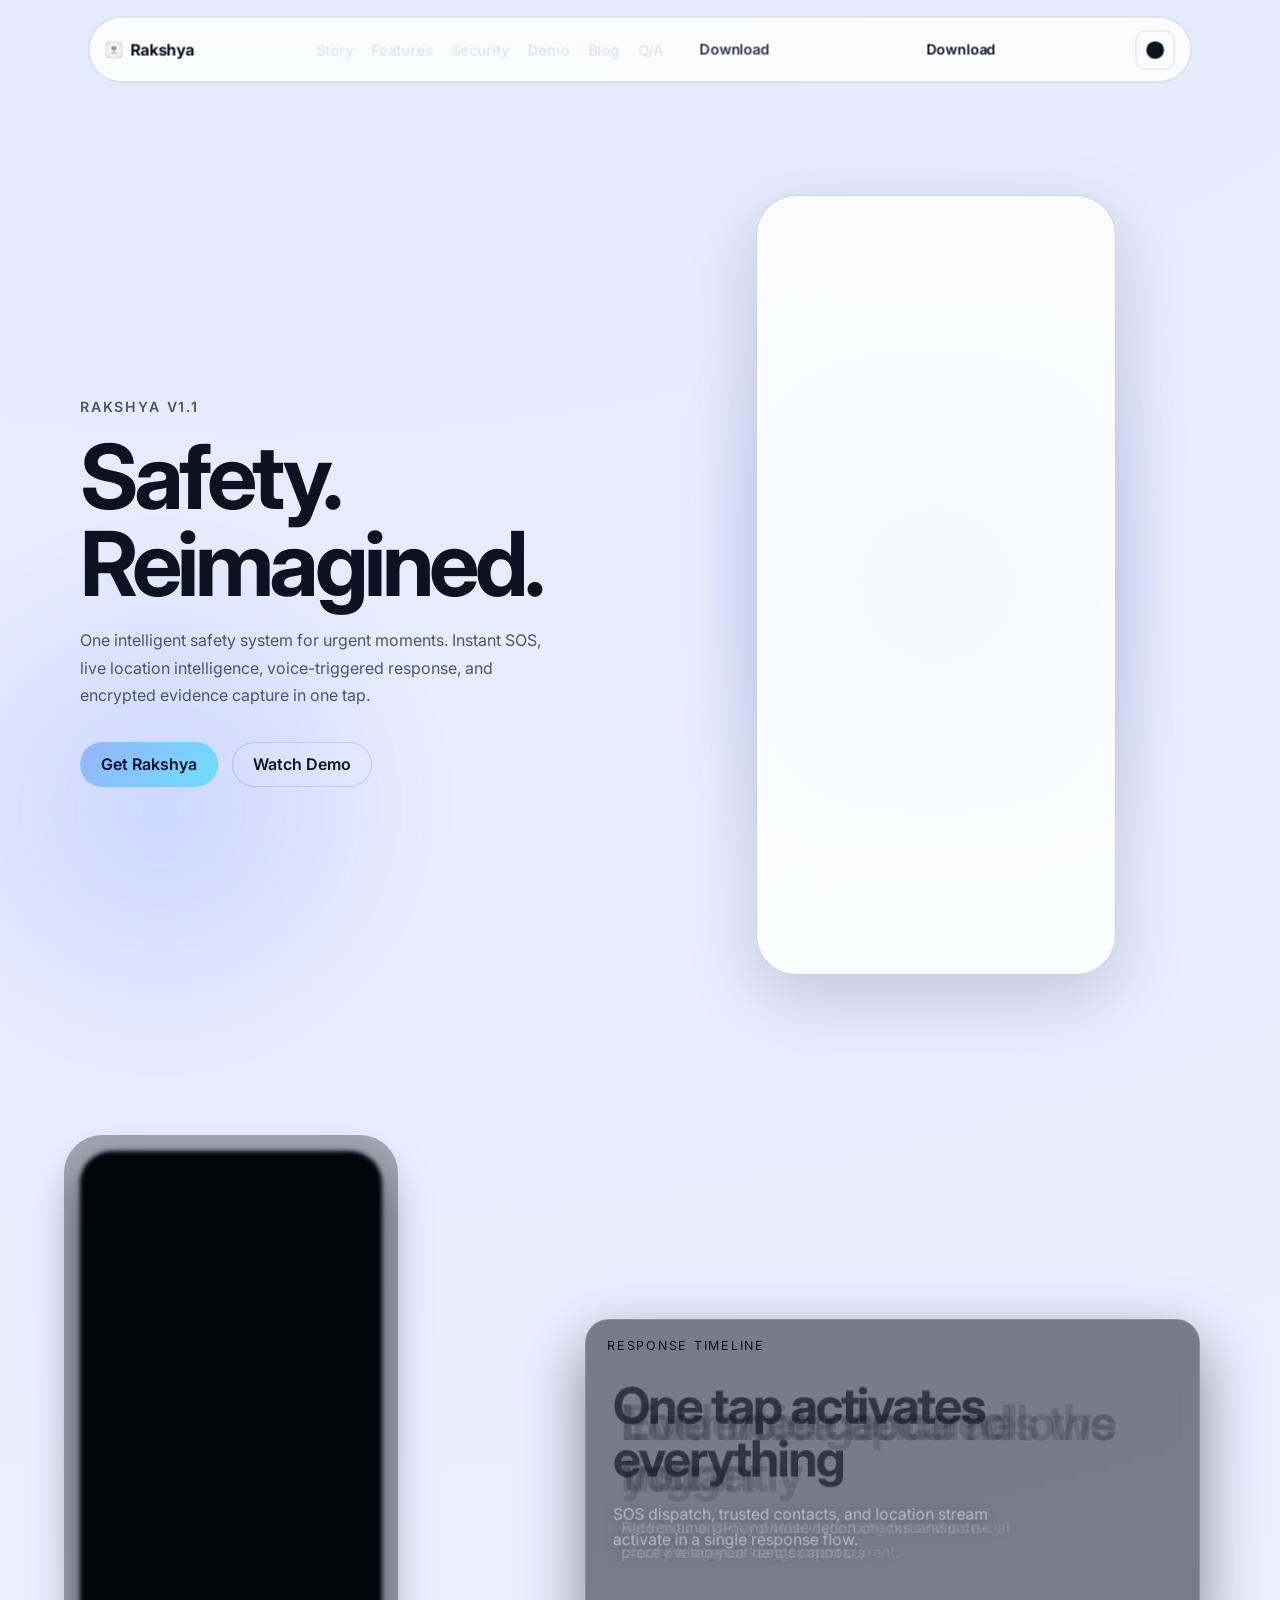
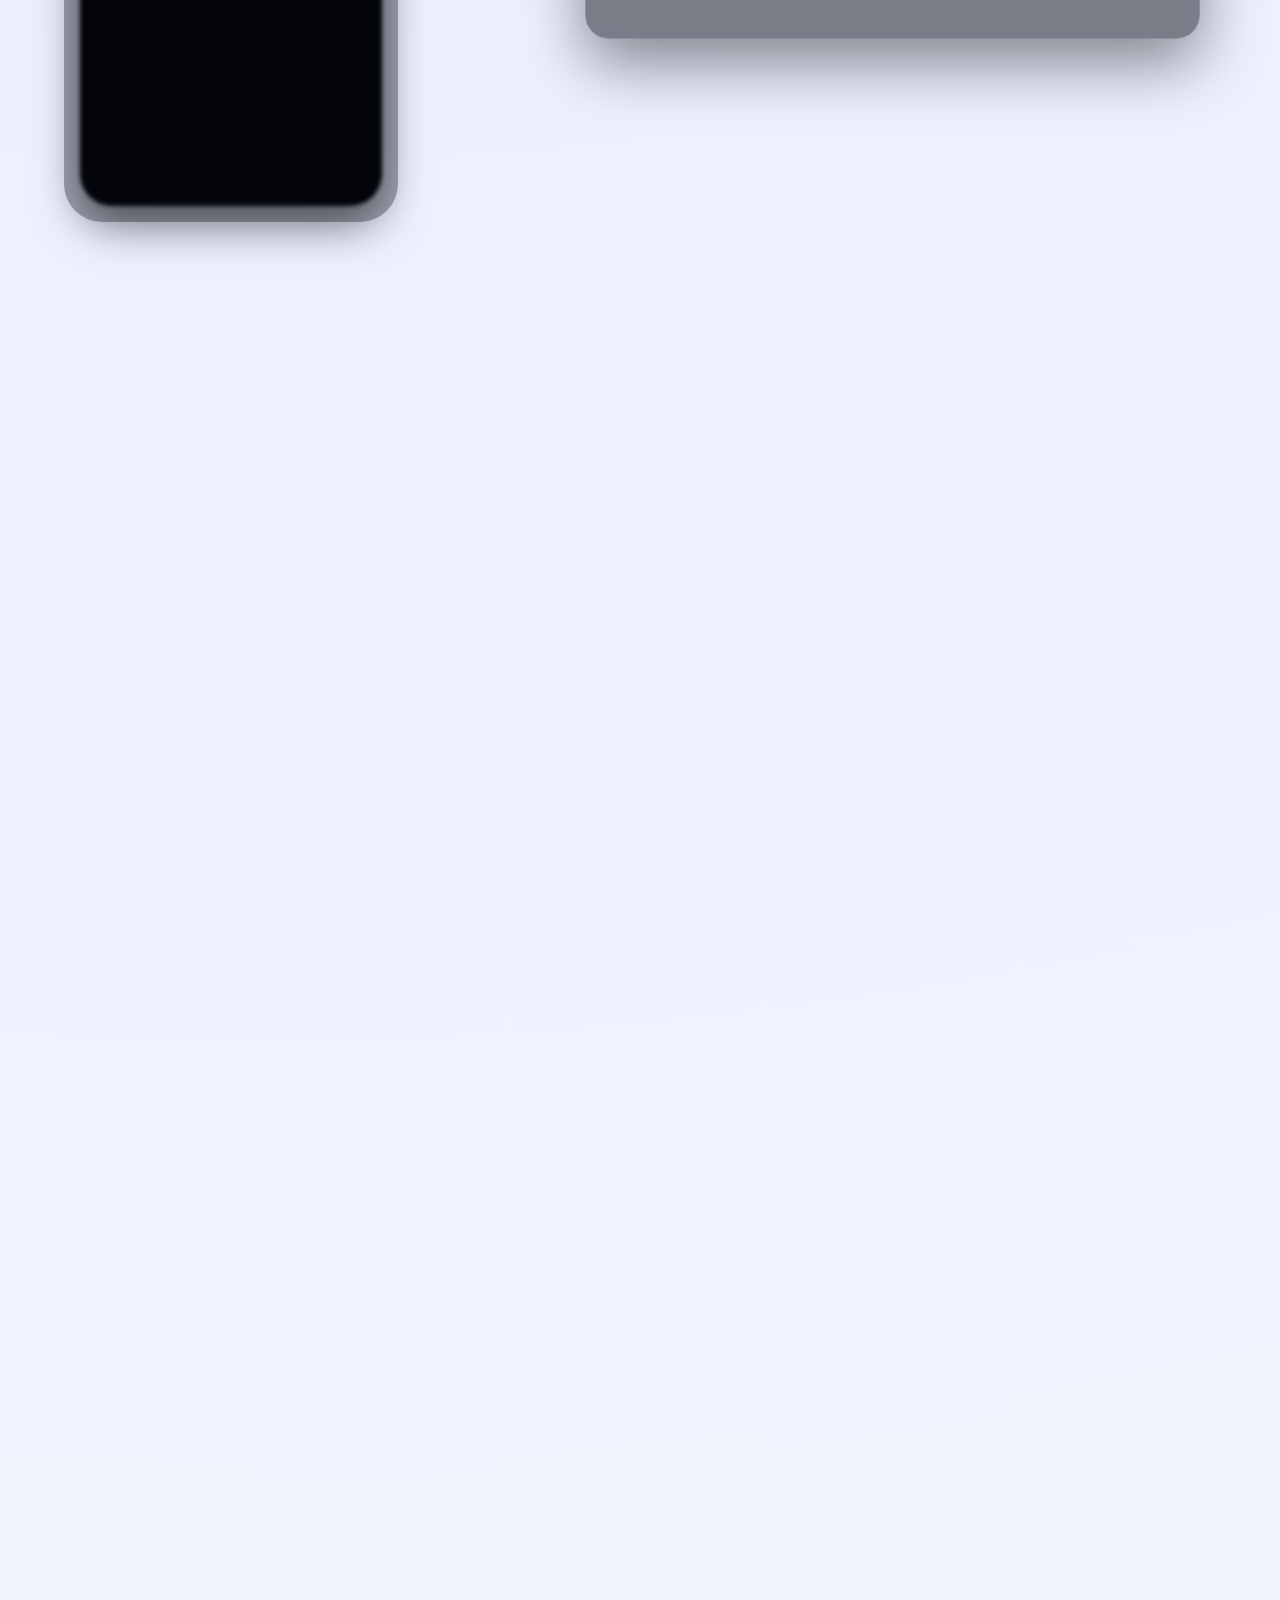
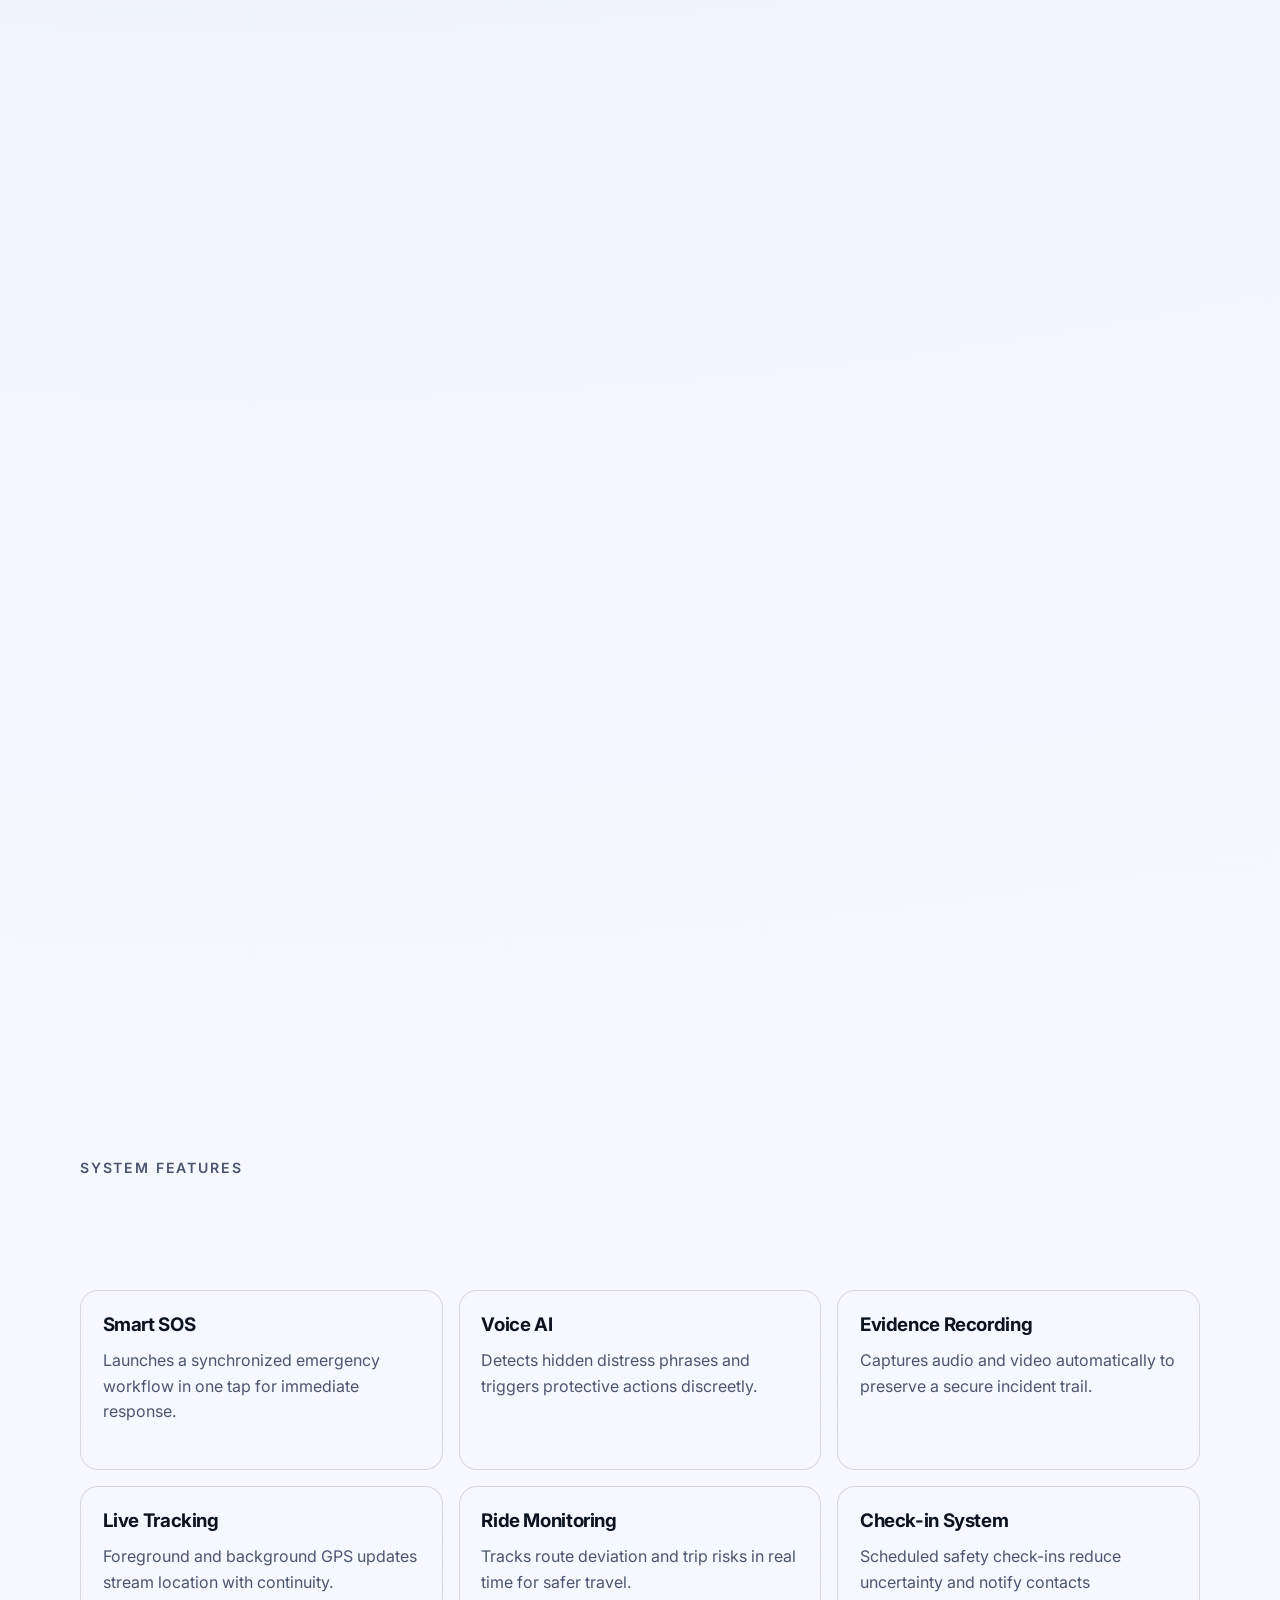
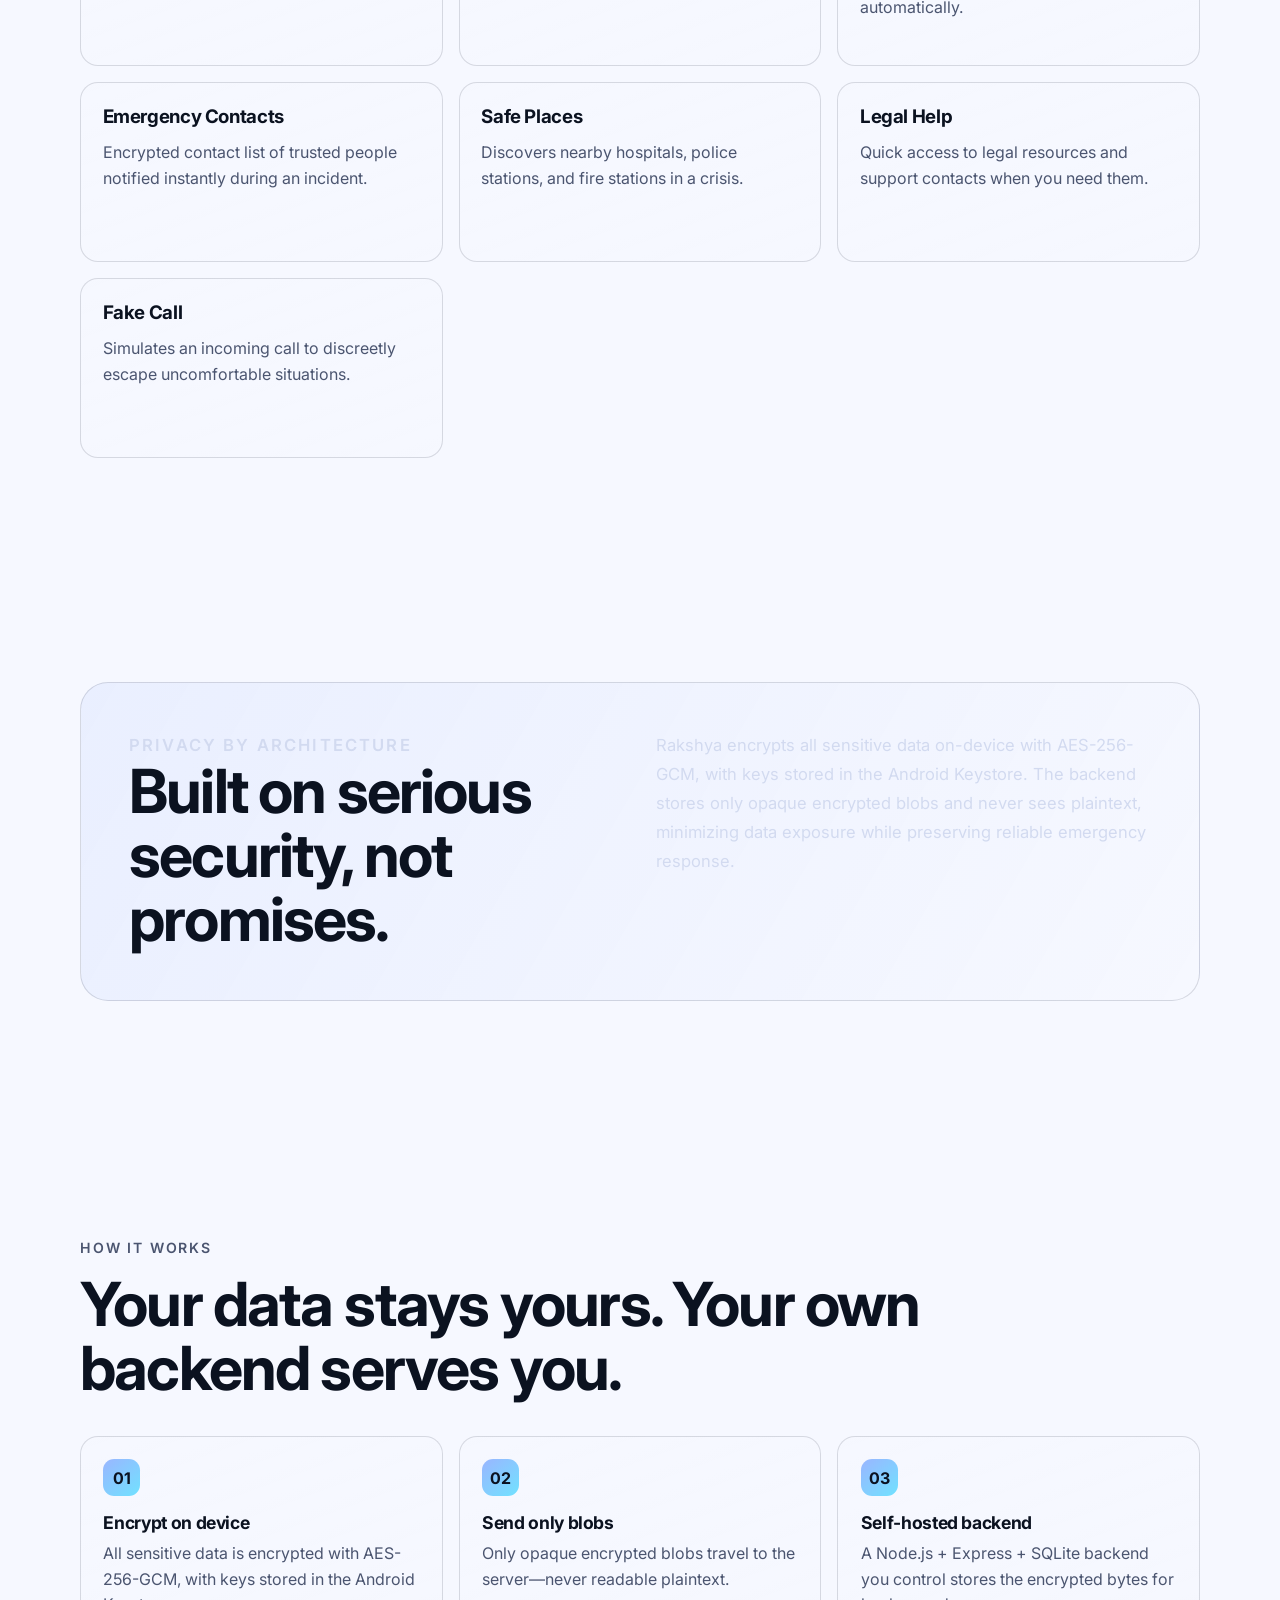
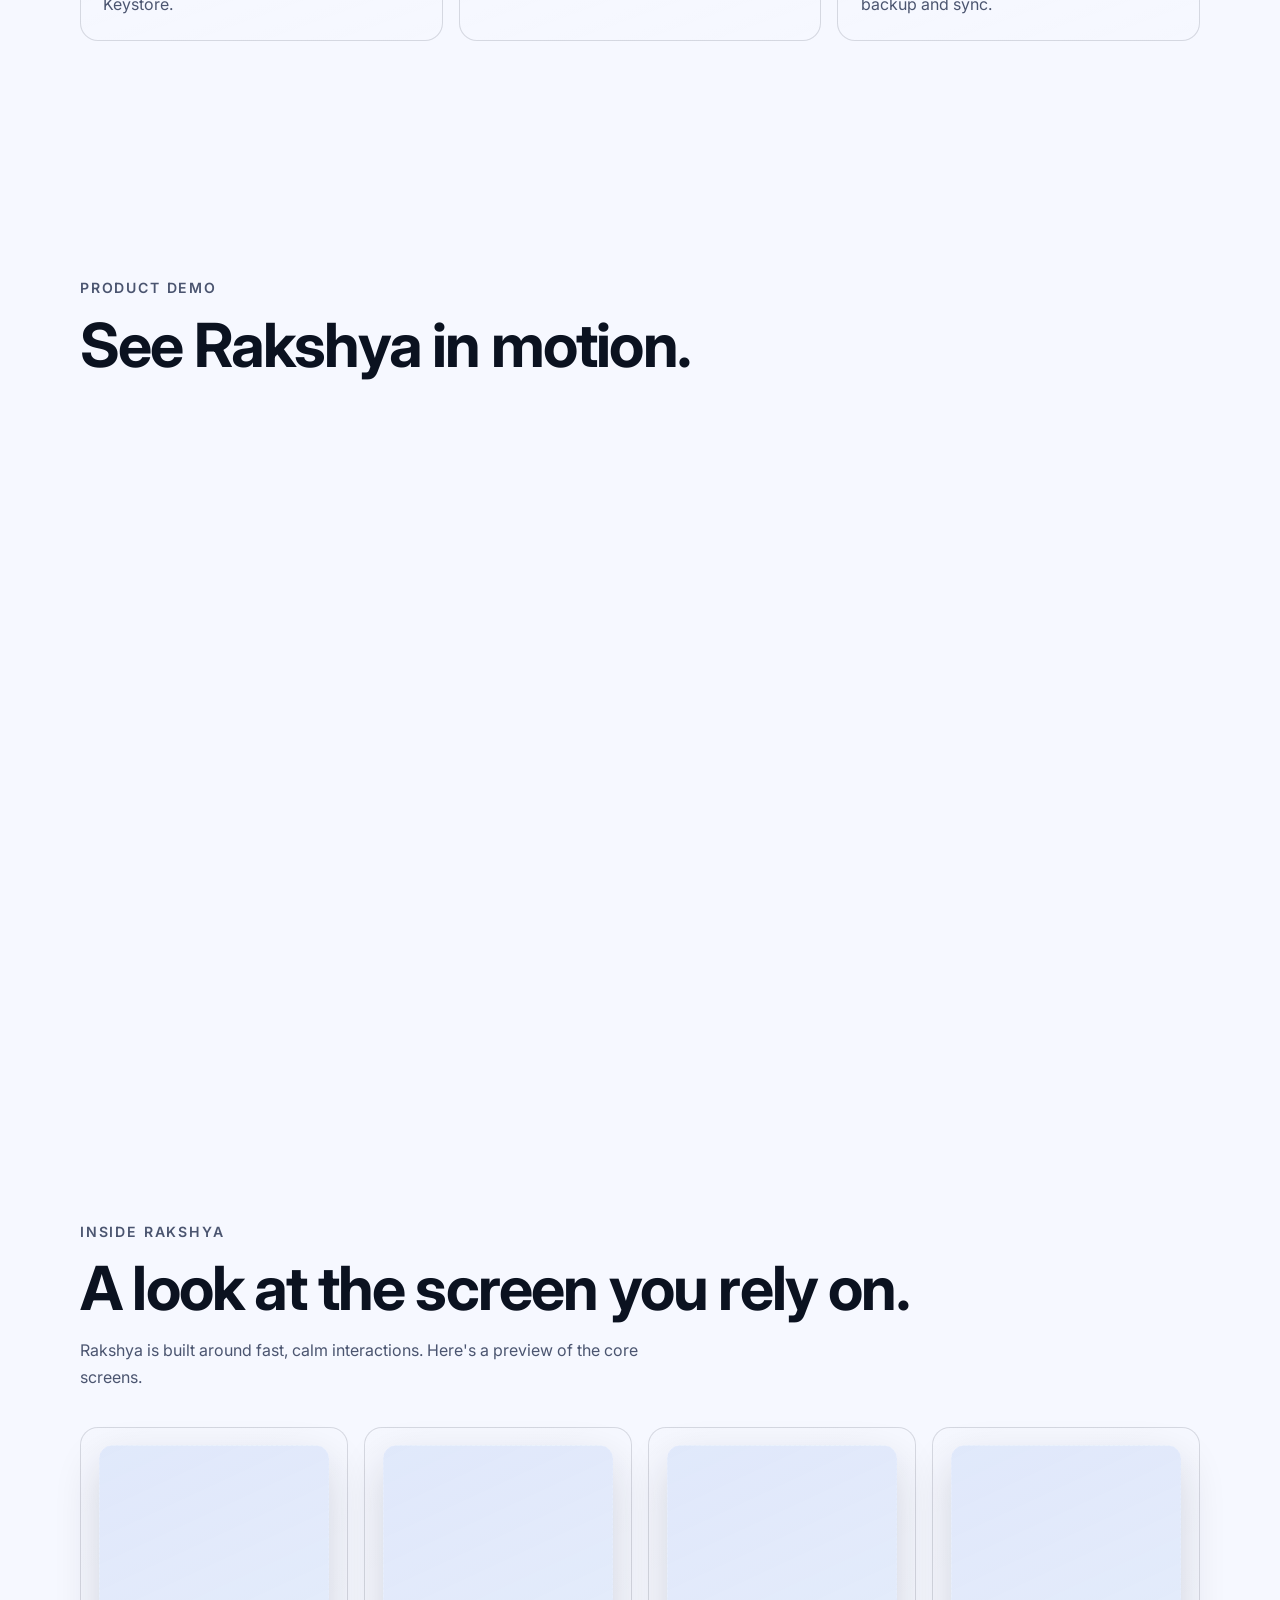
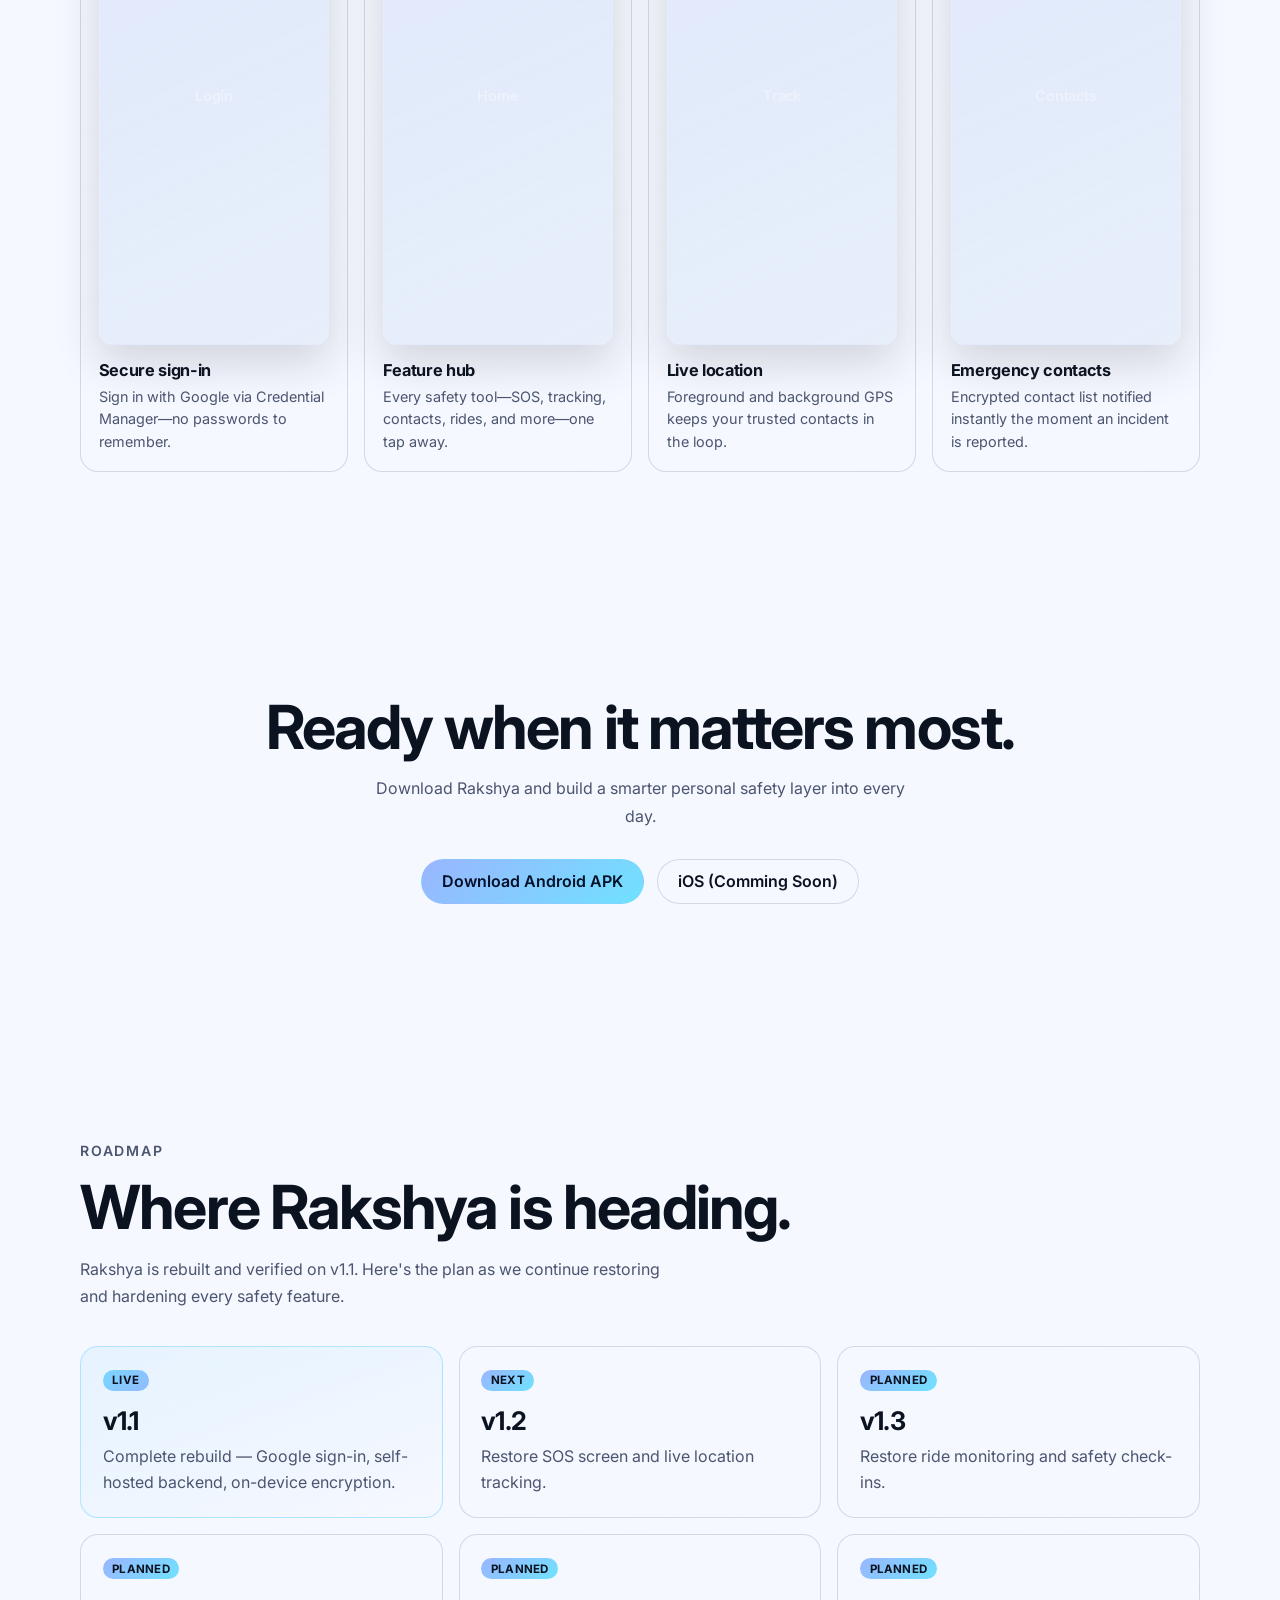
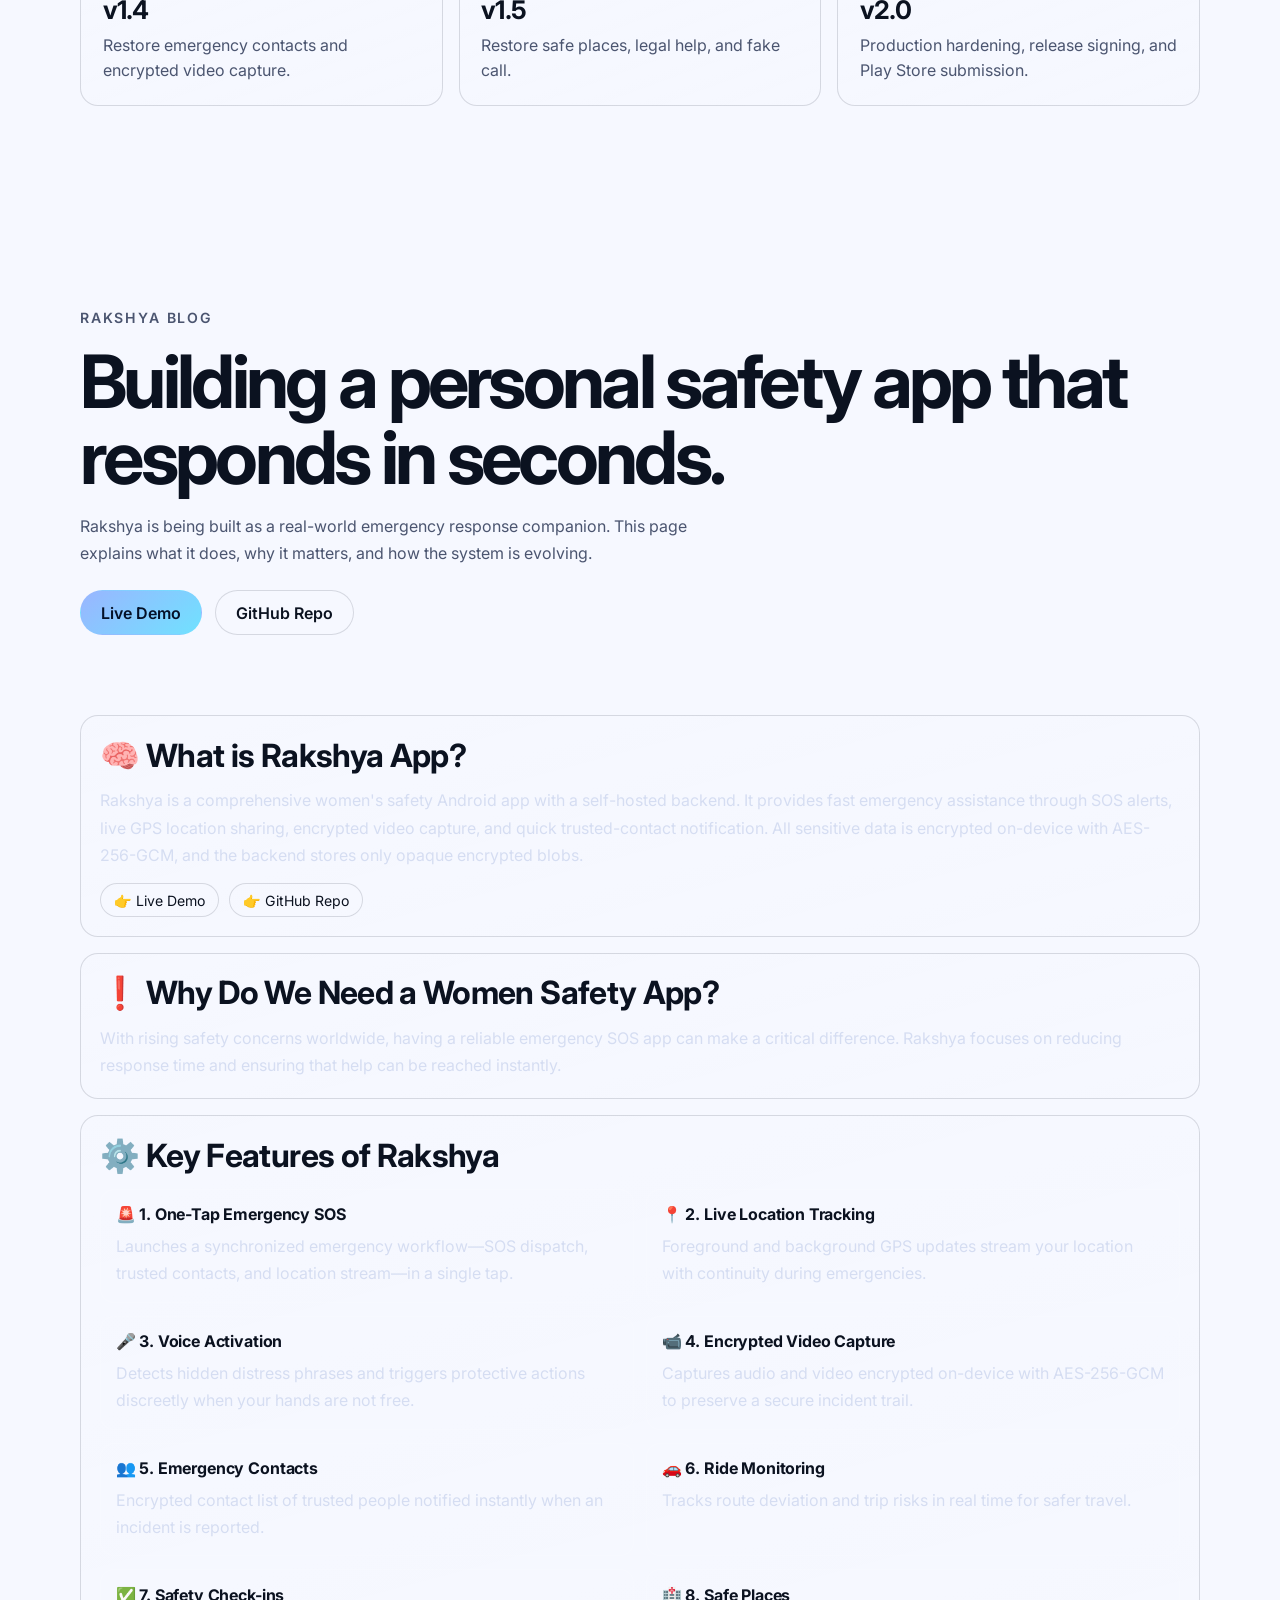
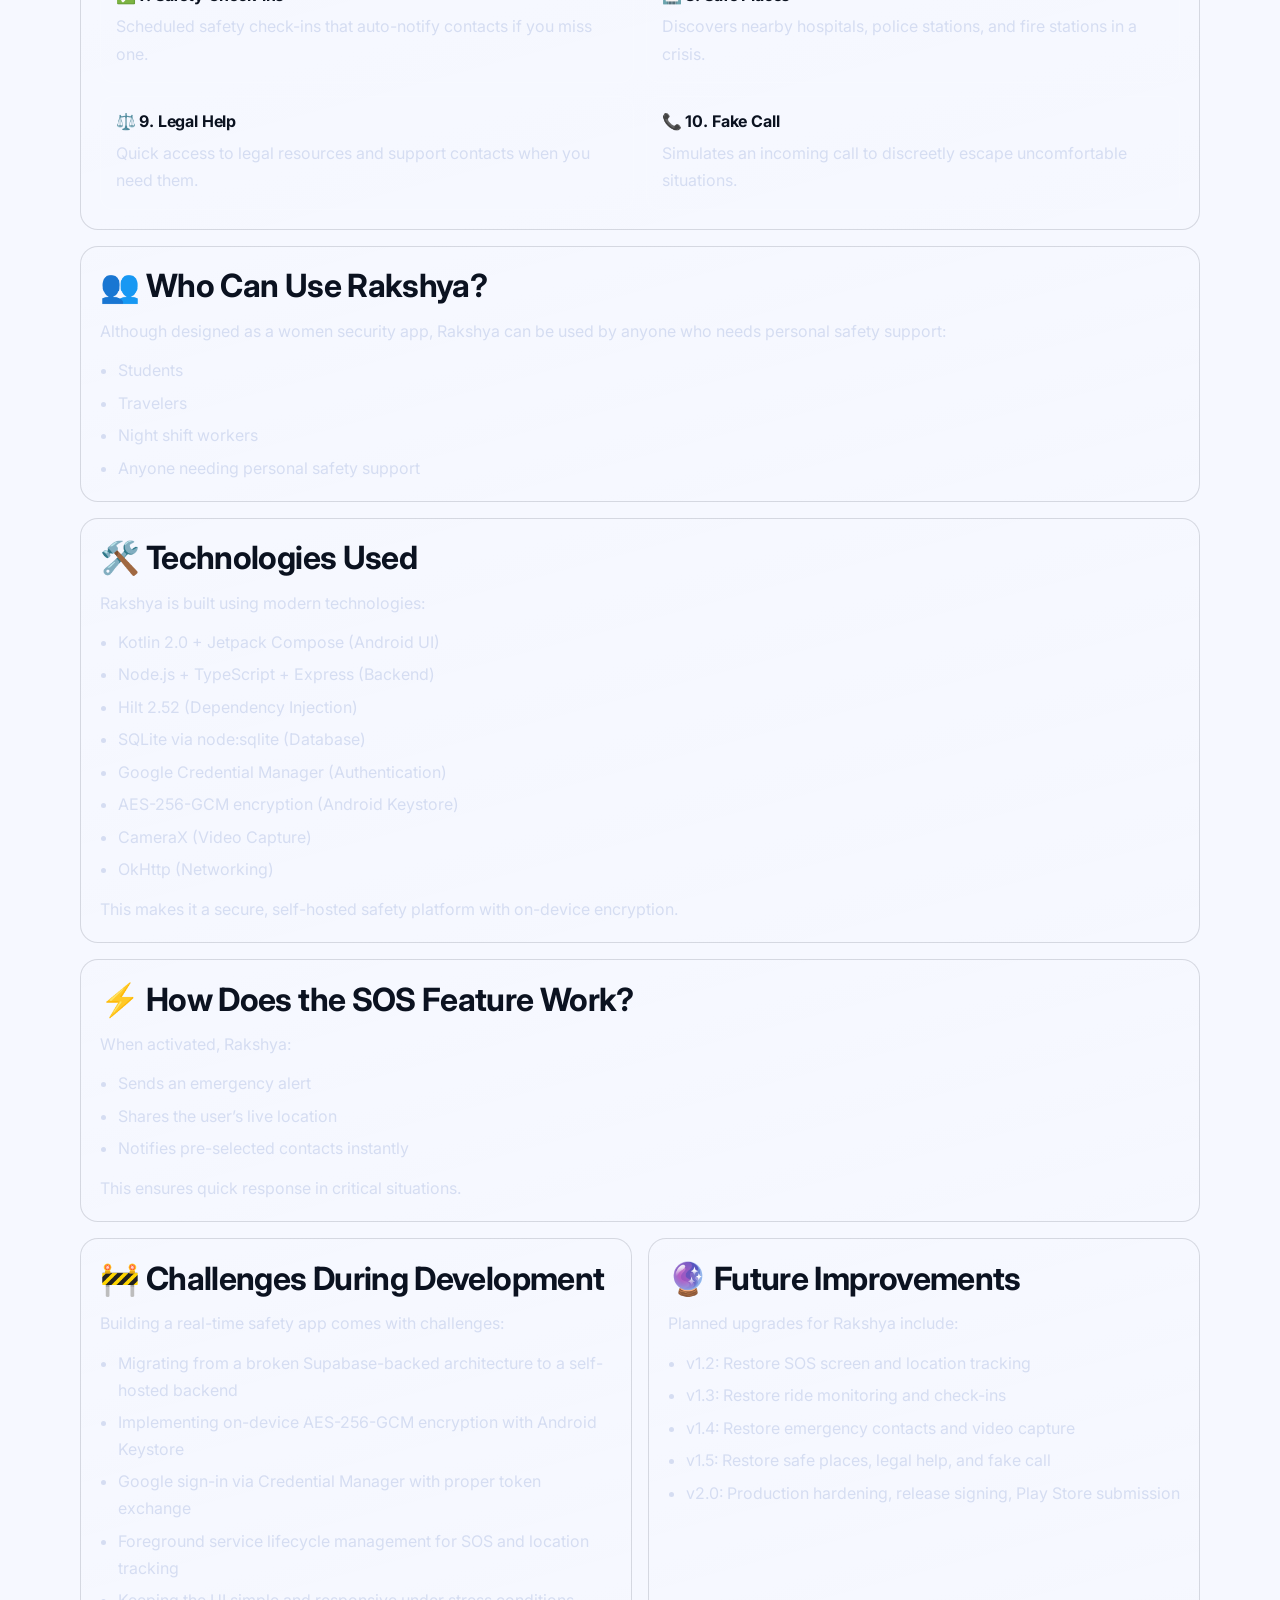
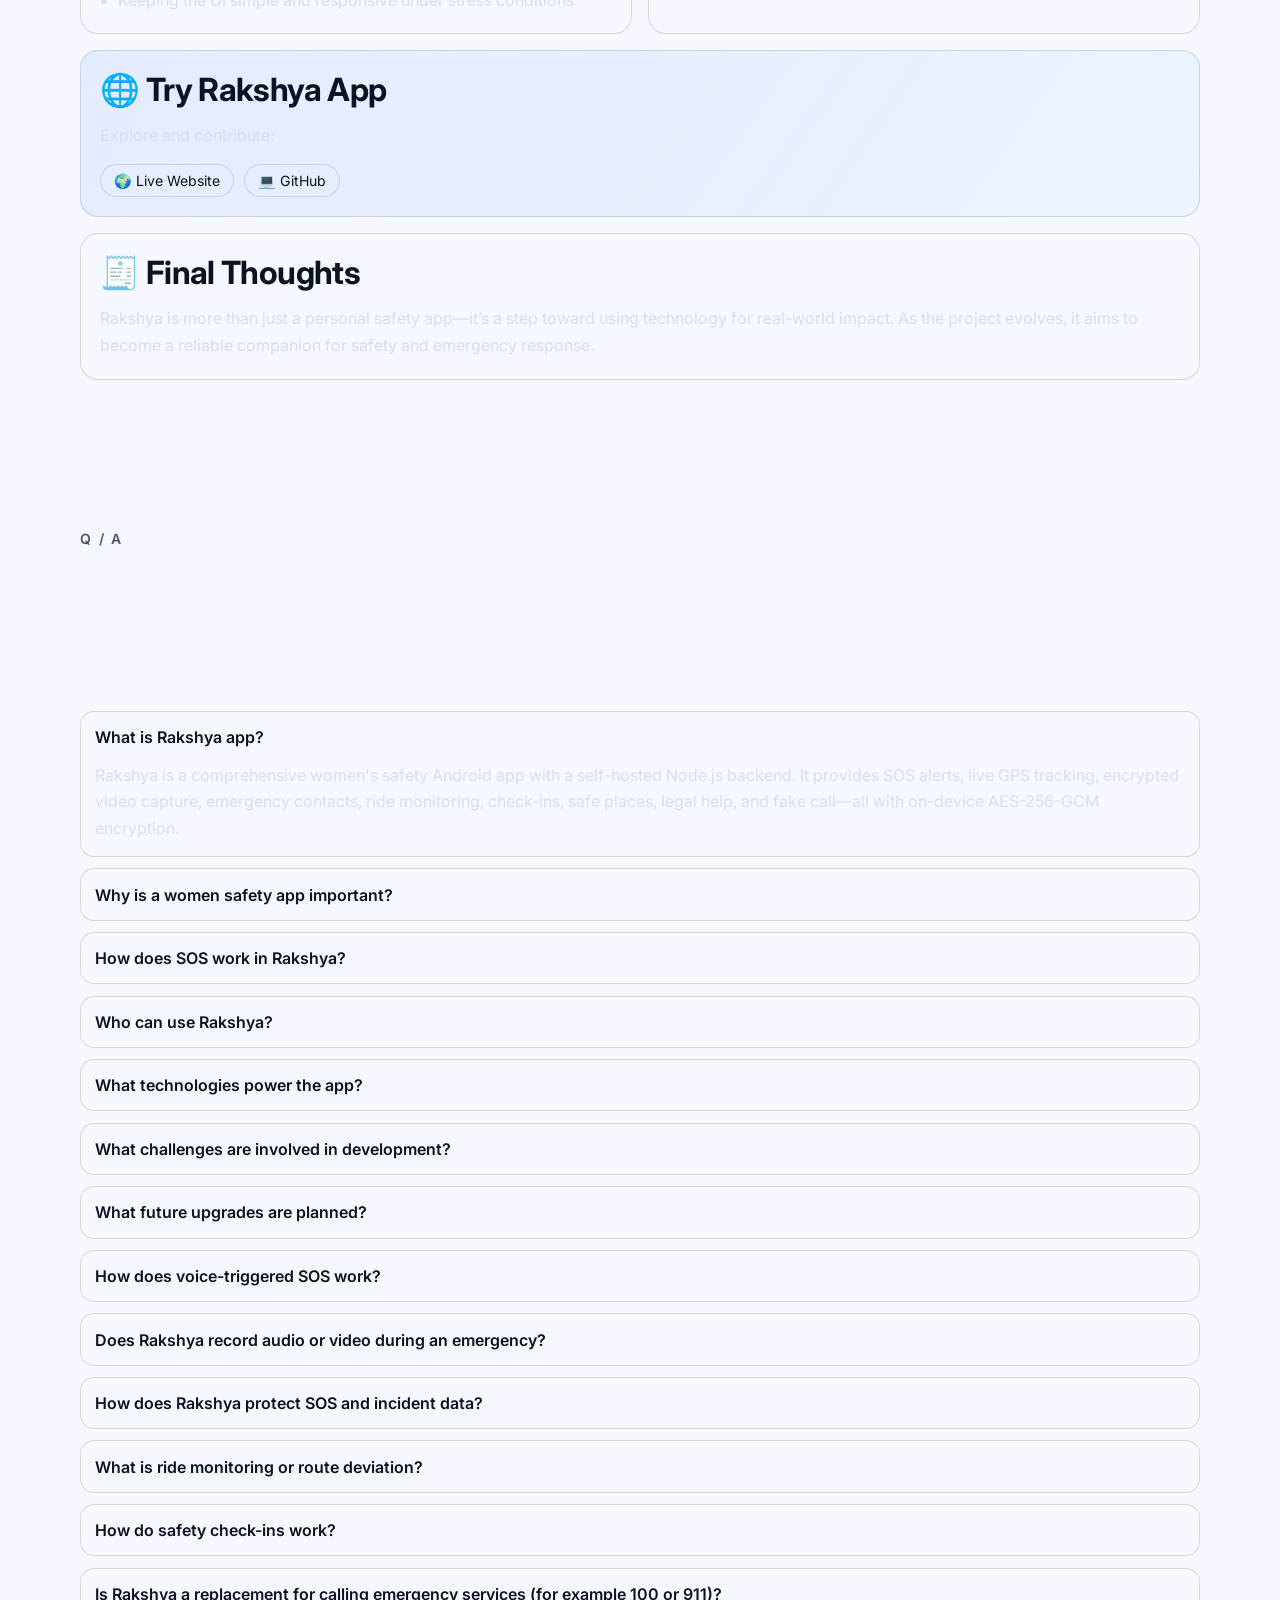
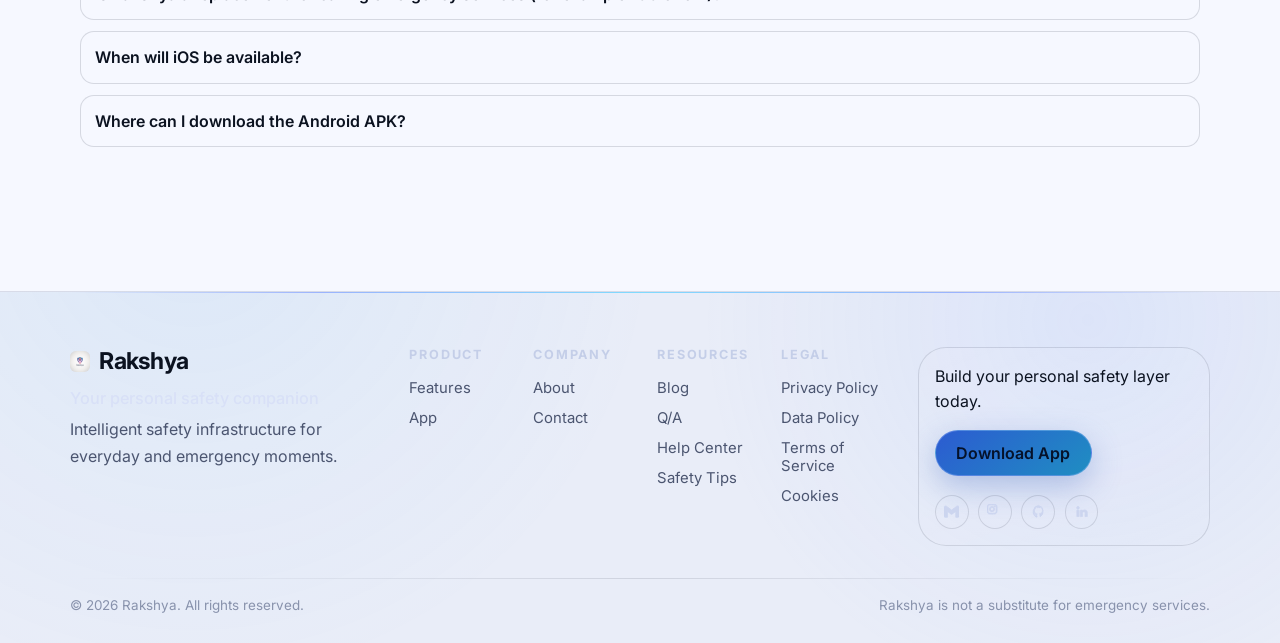
==== commit 8e5e96c2: "feat: privacy and data policy pages added" ====
--- a/index.html
+++ b/index.html
@@ -759,7 +759,8 @@
           <div class="footer-col">
             <h3>Legal</h3>
             <ul>
-              <li><a href="#security">Privacy Policy</a></li>
+              <li><a href="privacy-policy.html">Privacy Policy</a></li>
+              <li><a href="data-policy.html">Data Policy</a></li>
               <li><a href="#security">Terms of Service</a></li>
               <li><a href="#security">Cookies</a></li>
             </ul>
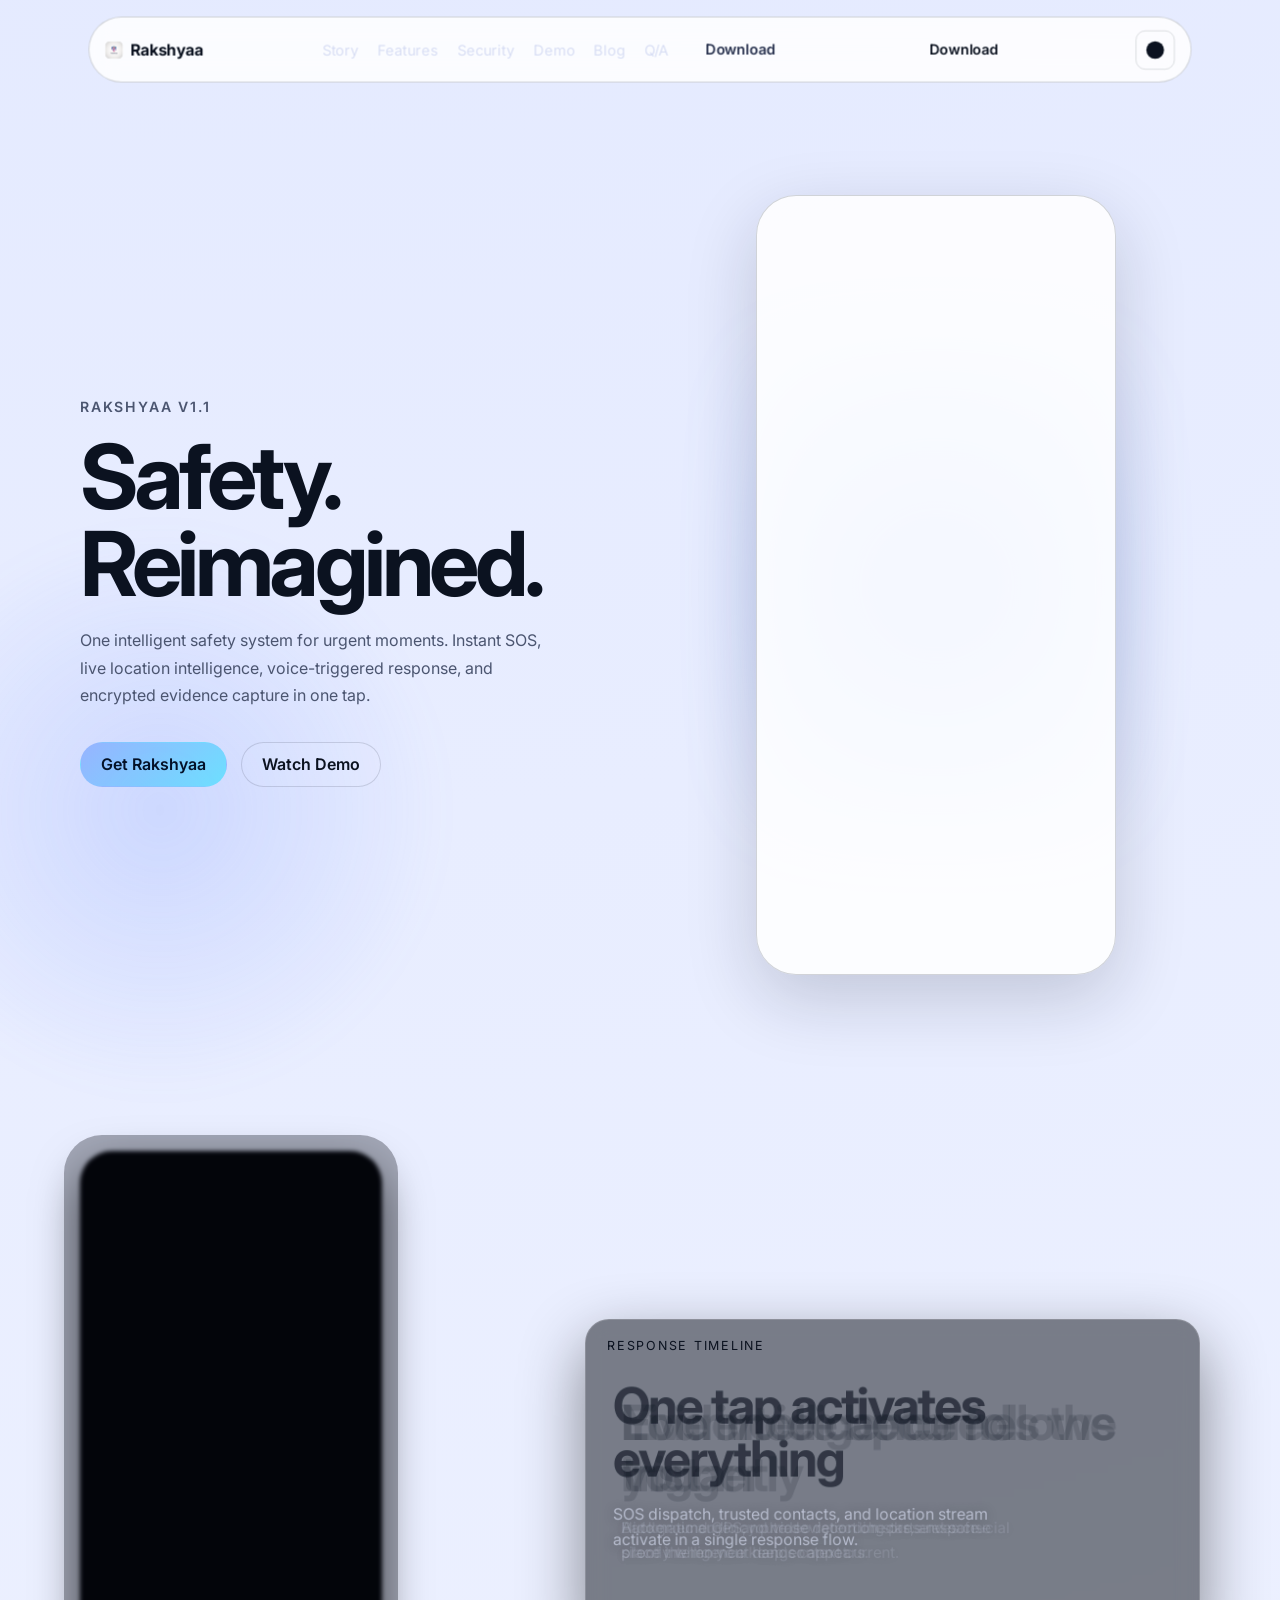
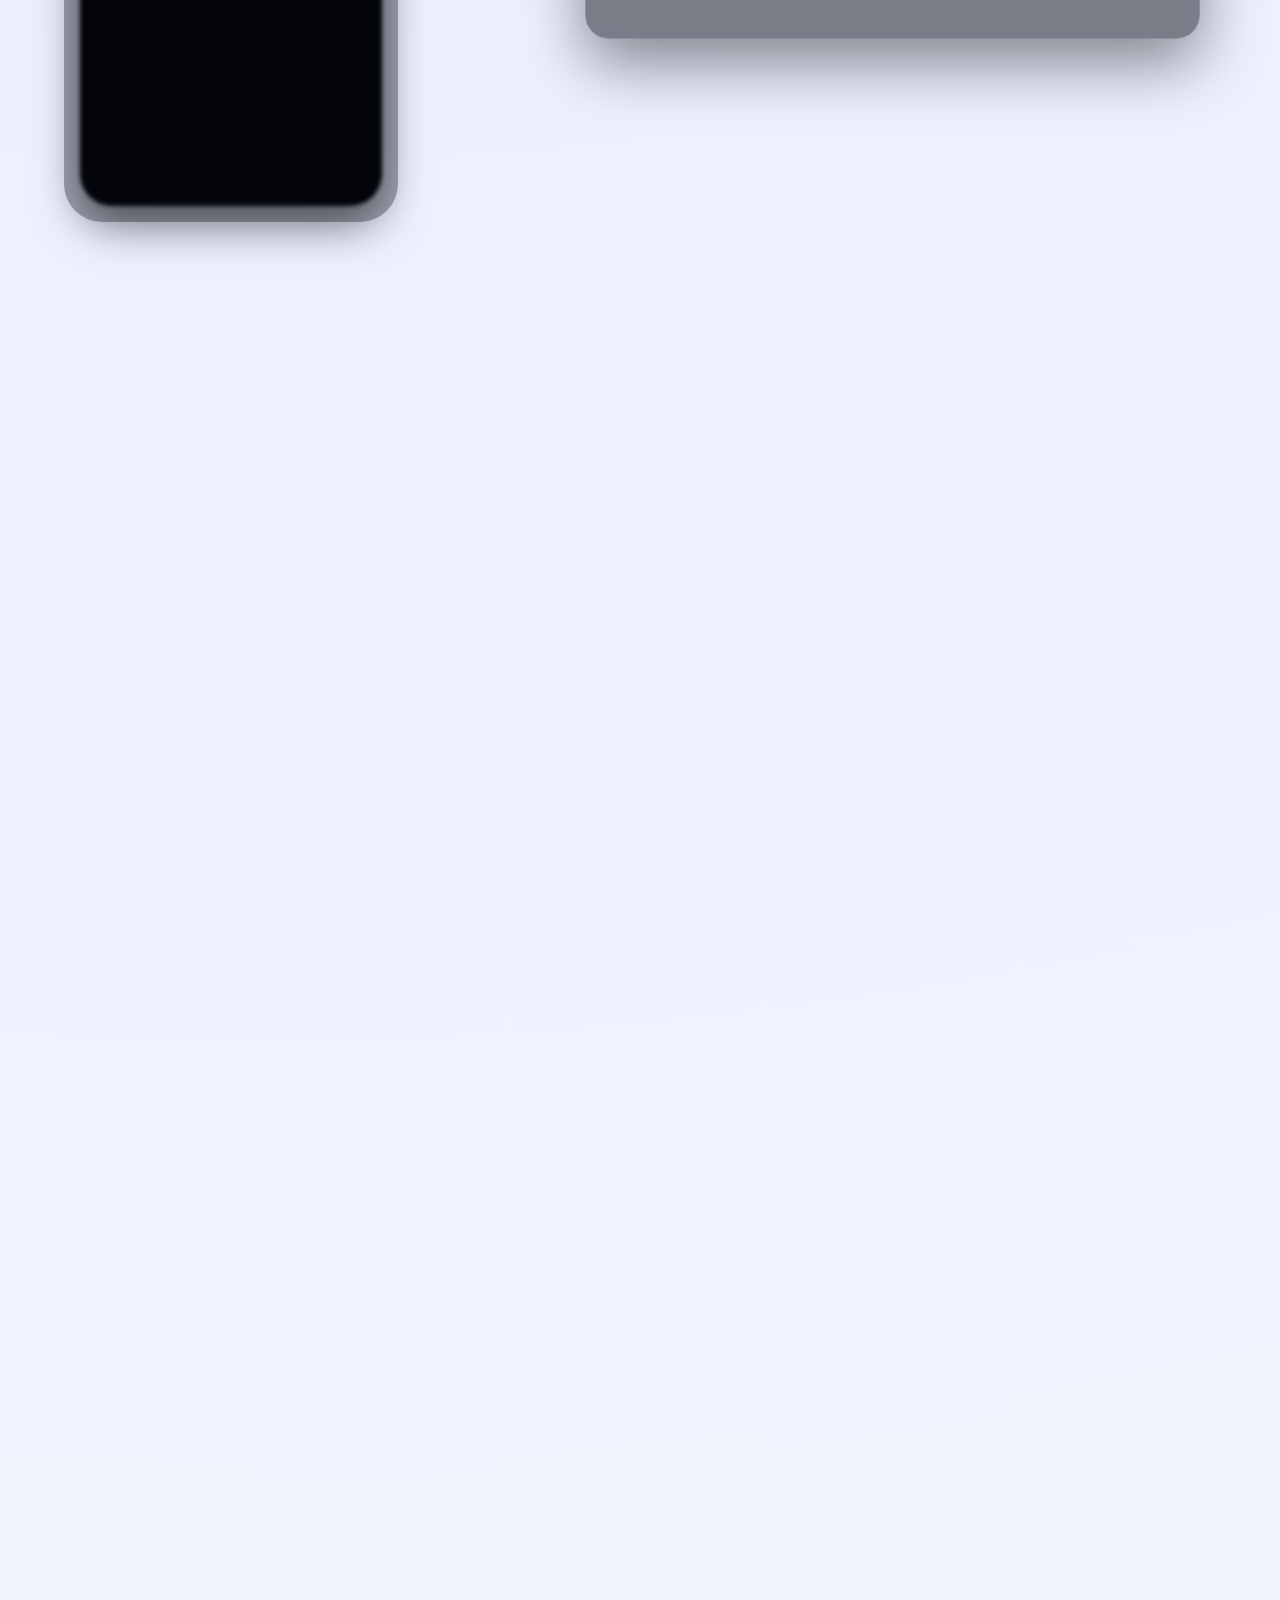
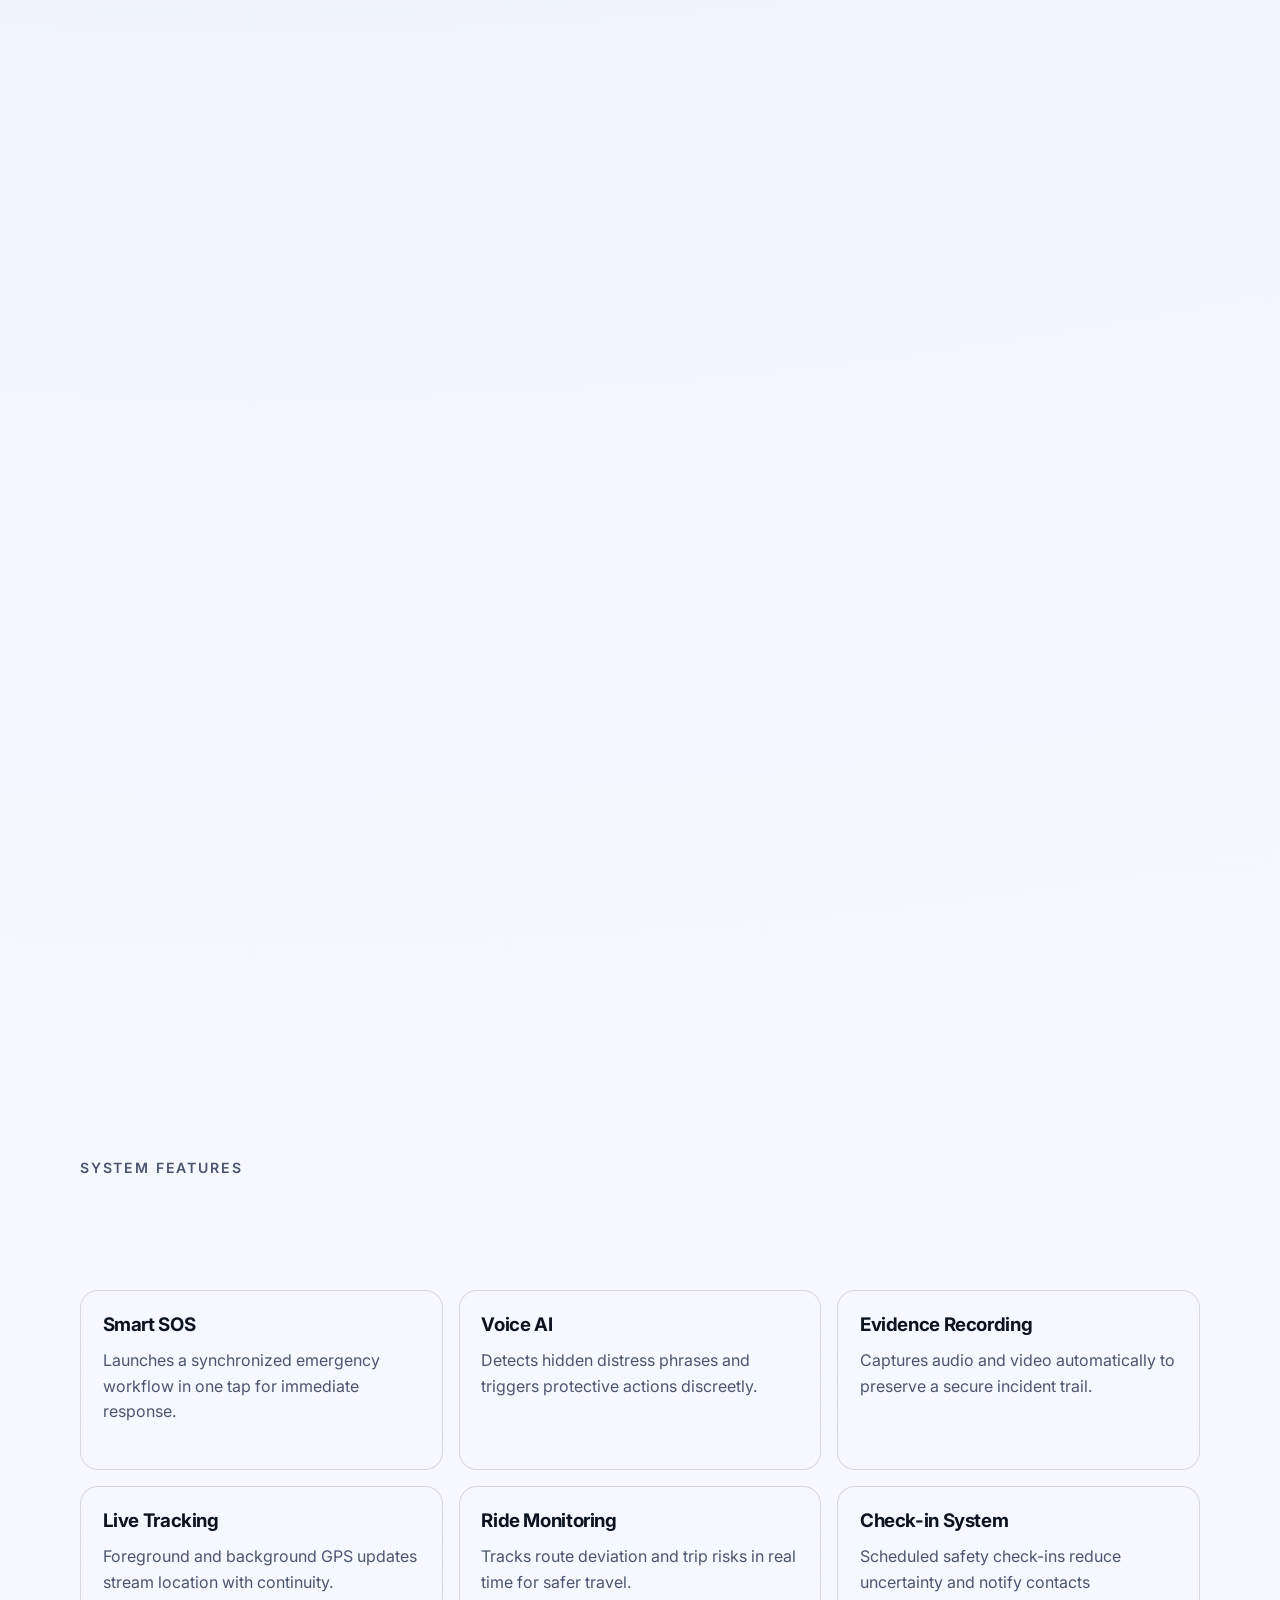
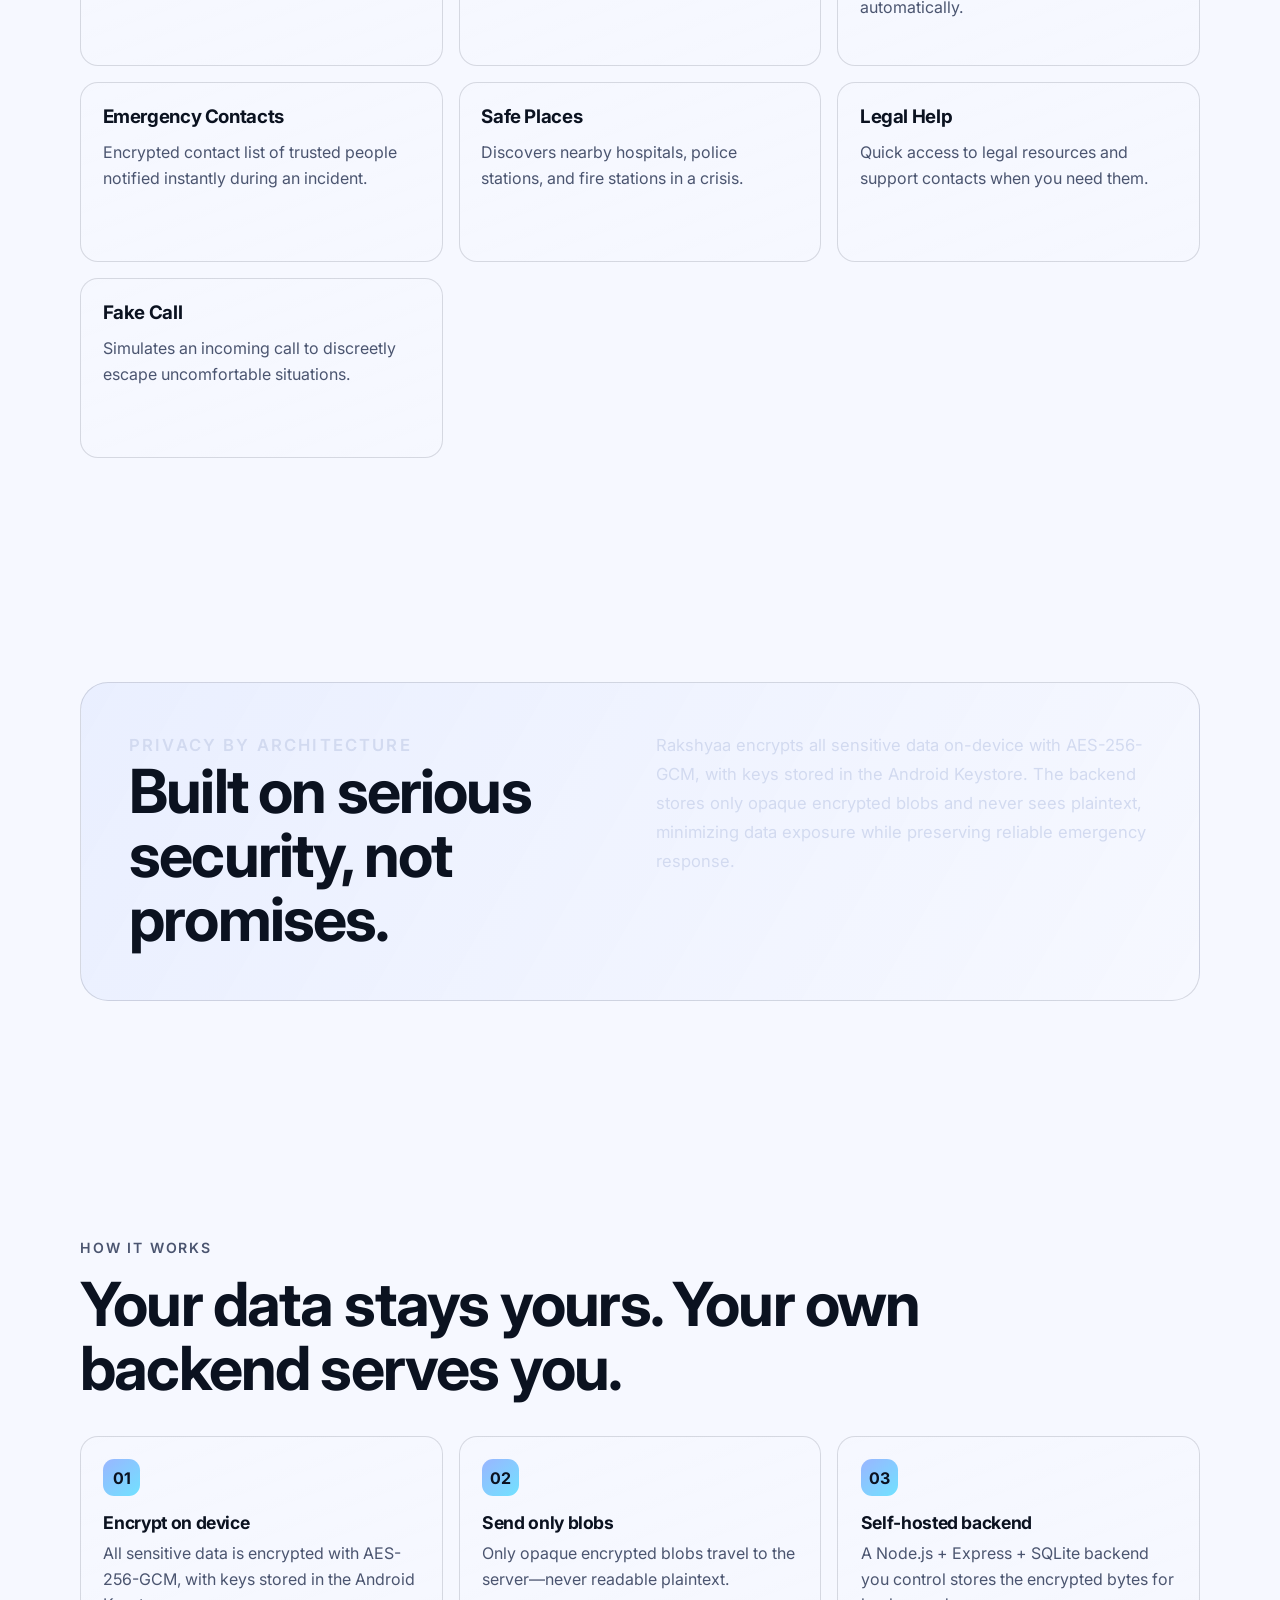
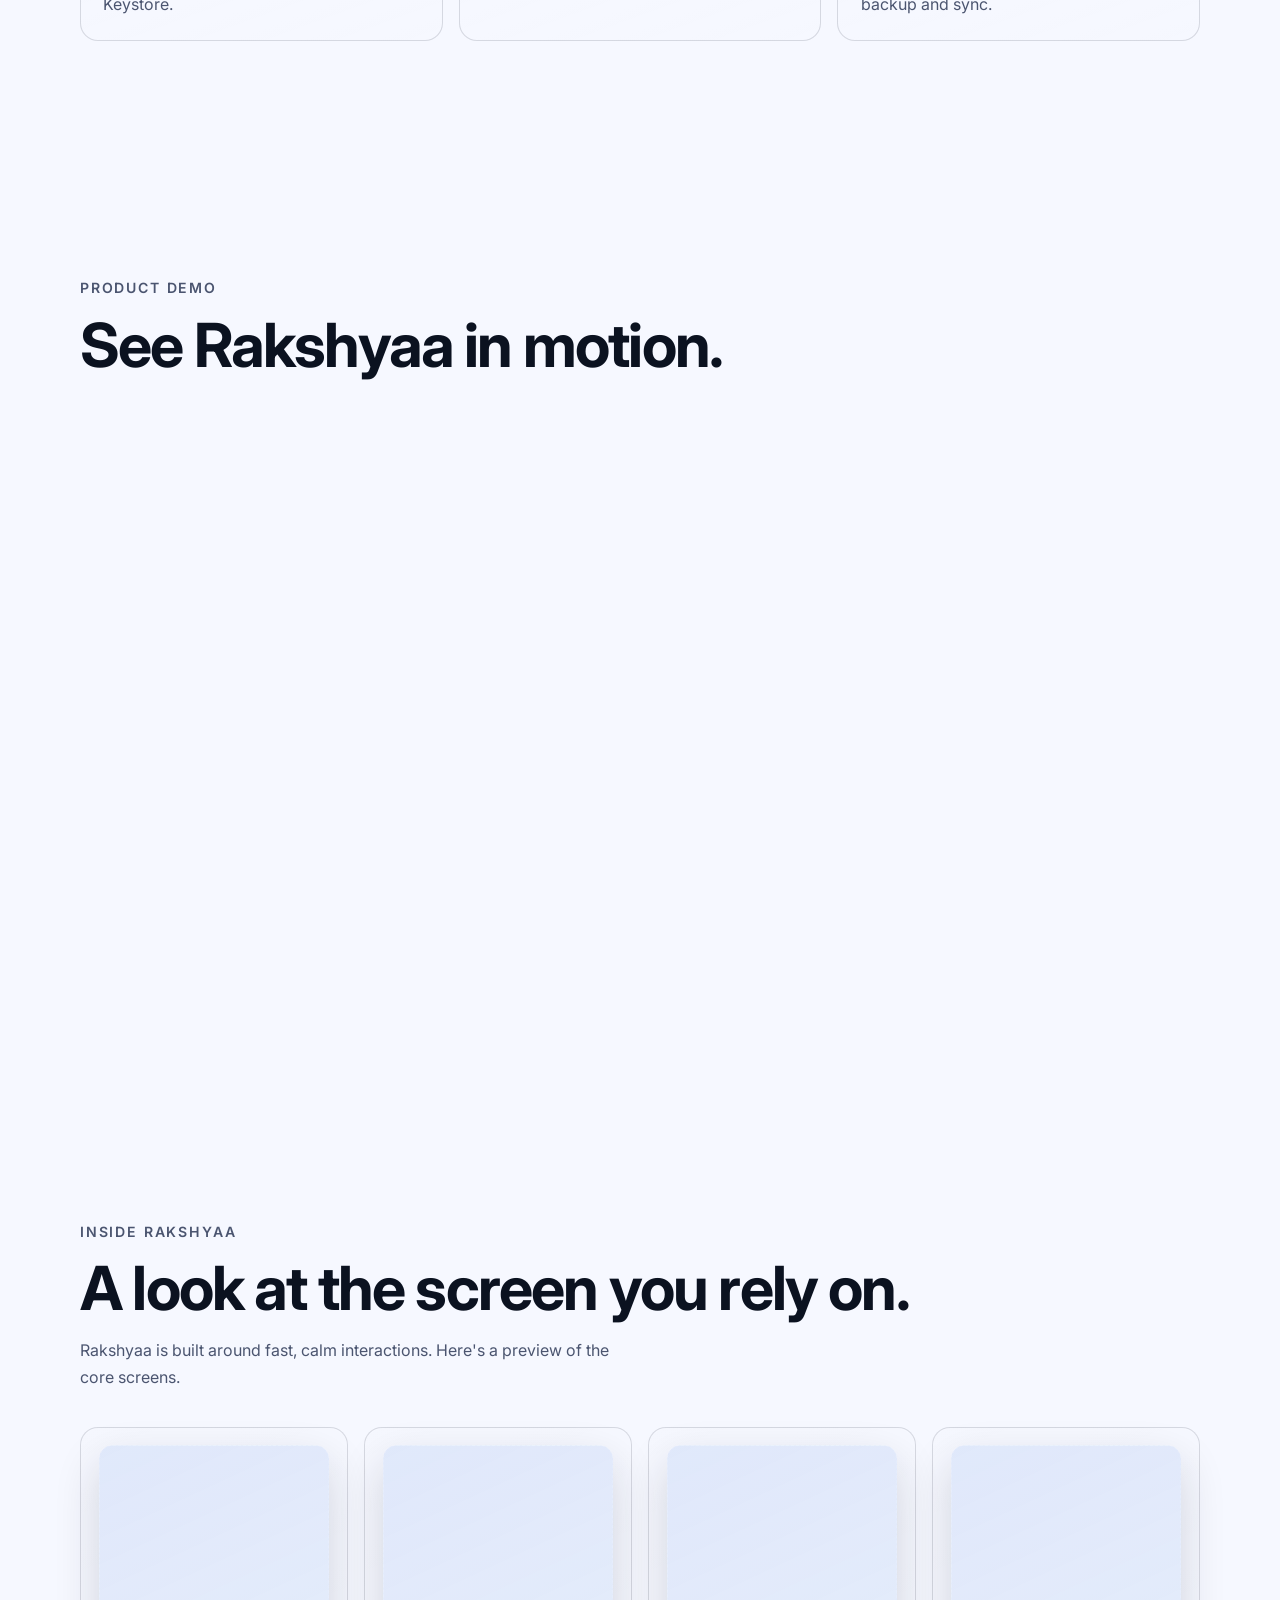
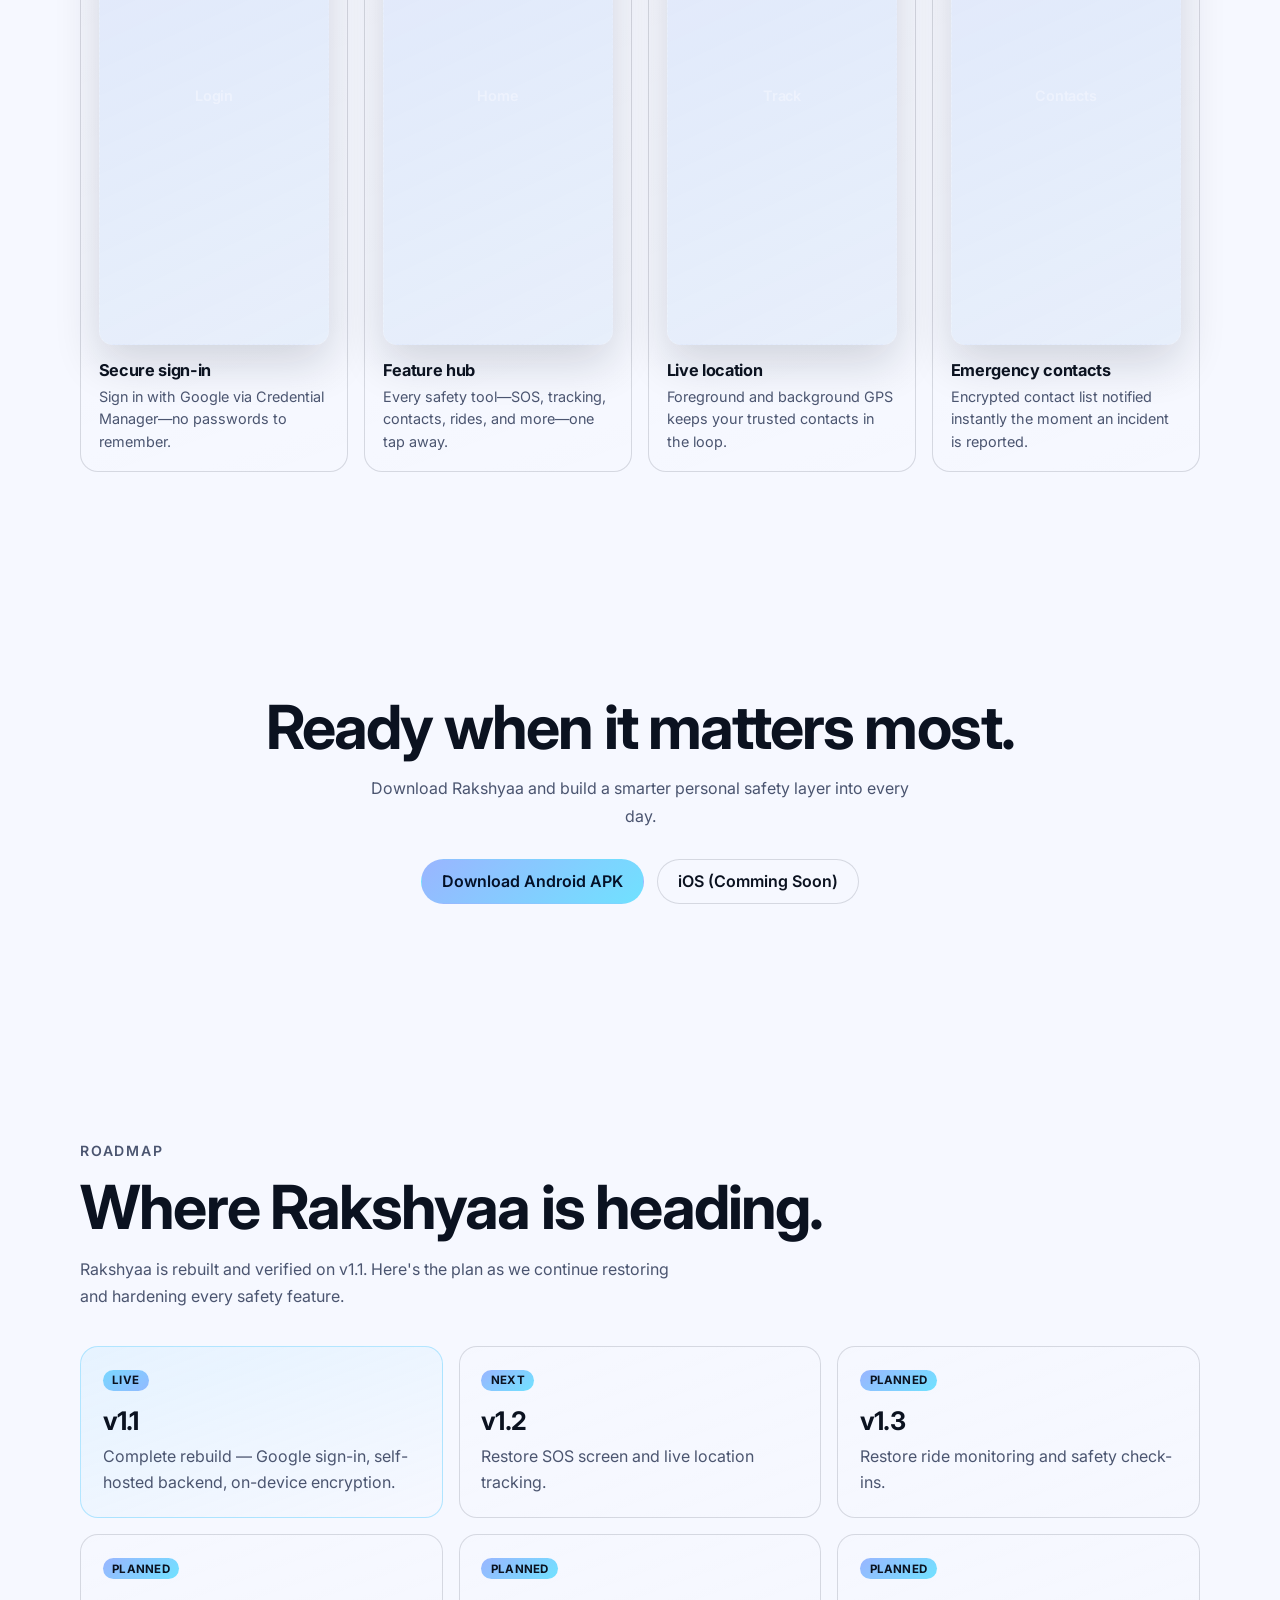
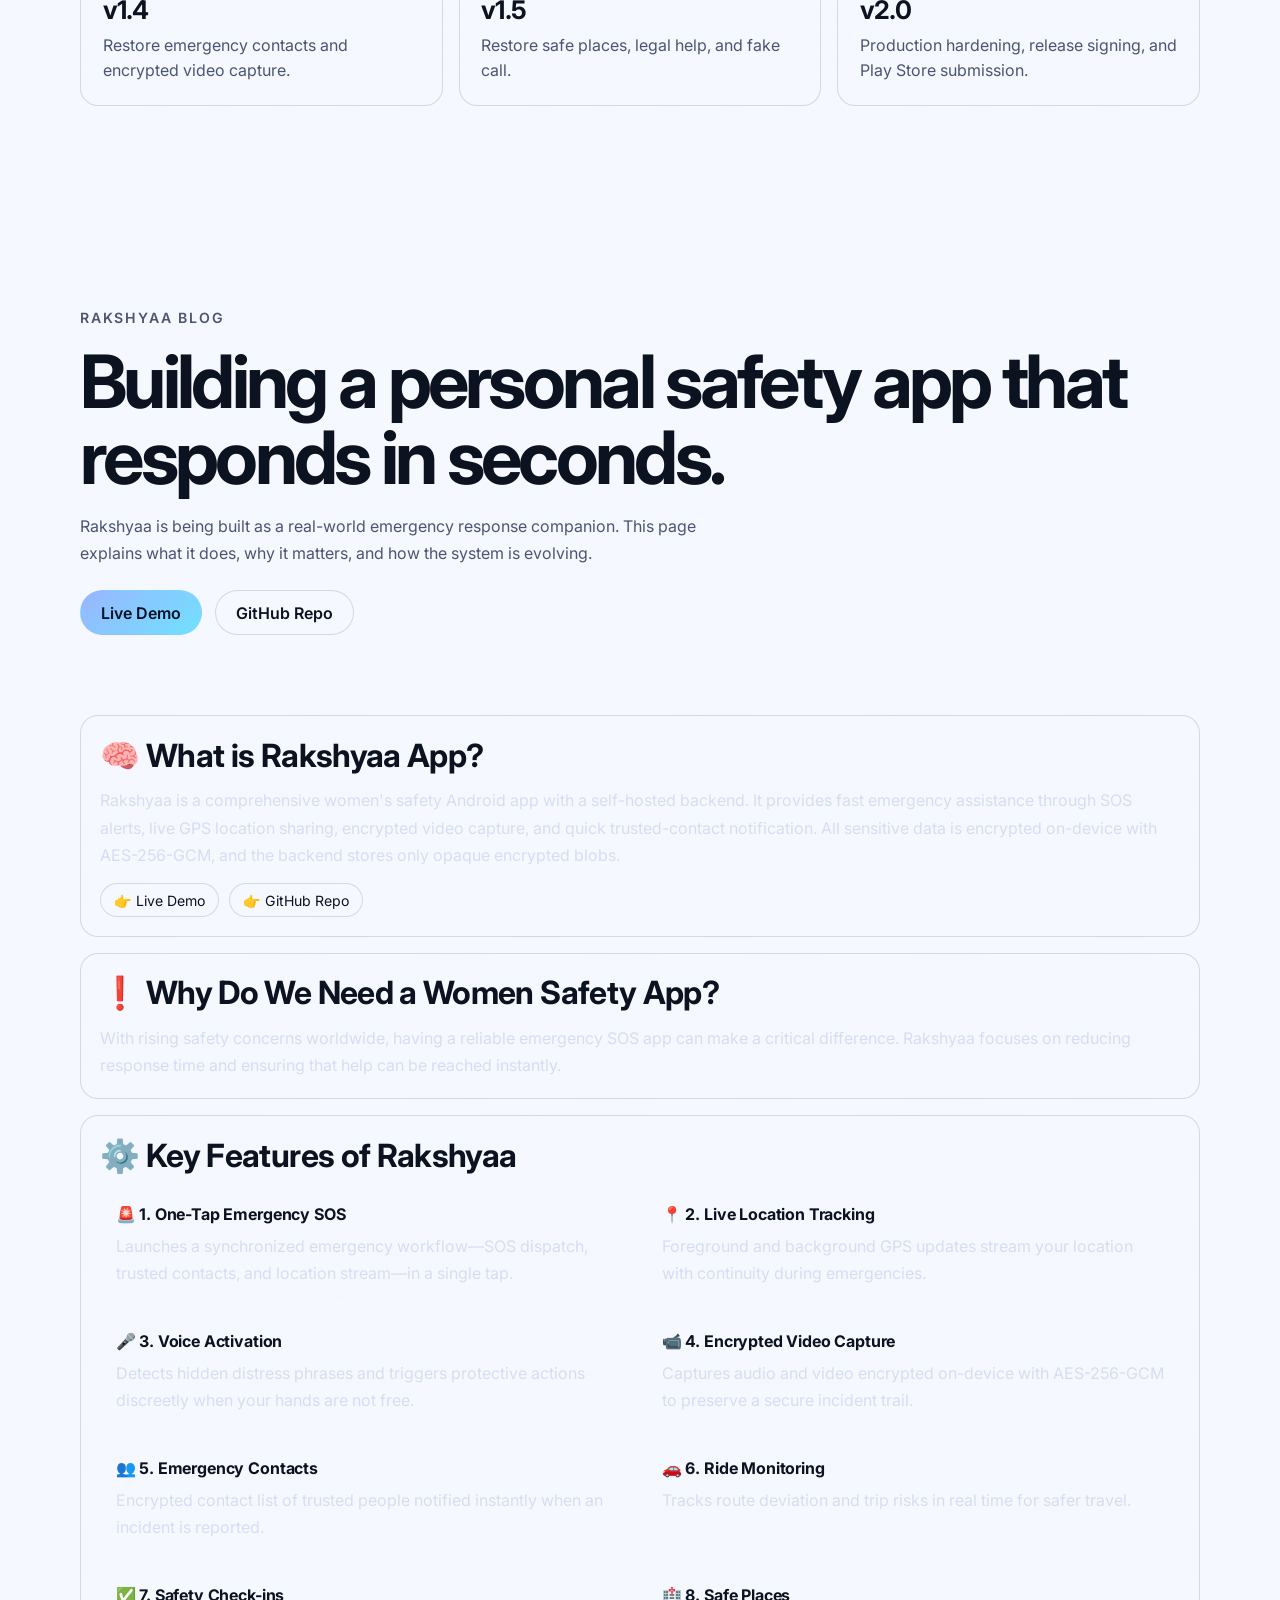
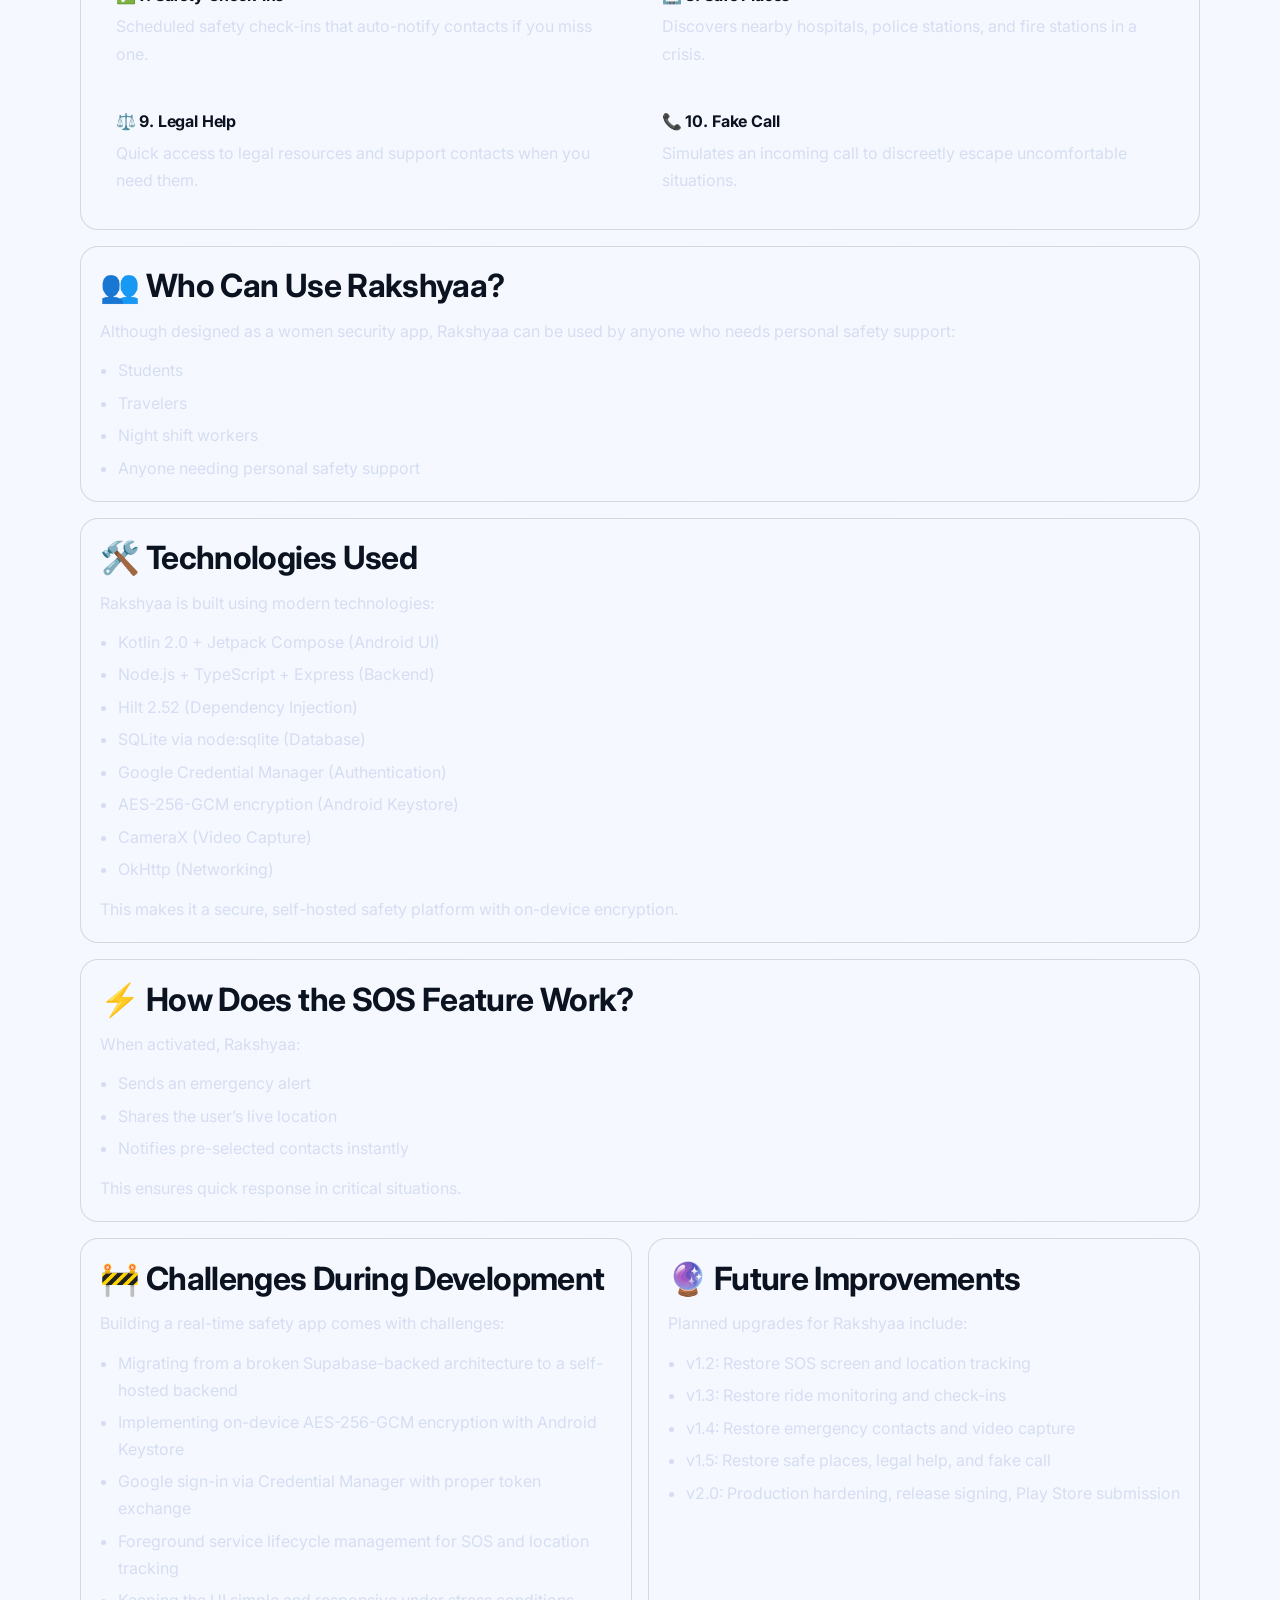
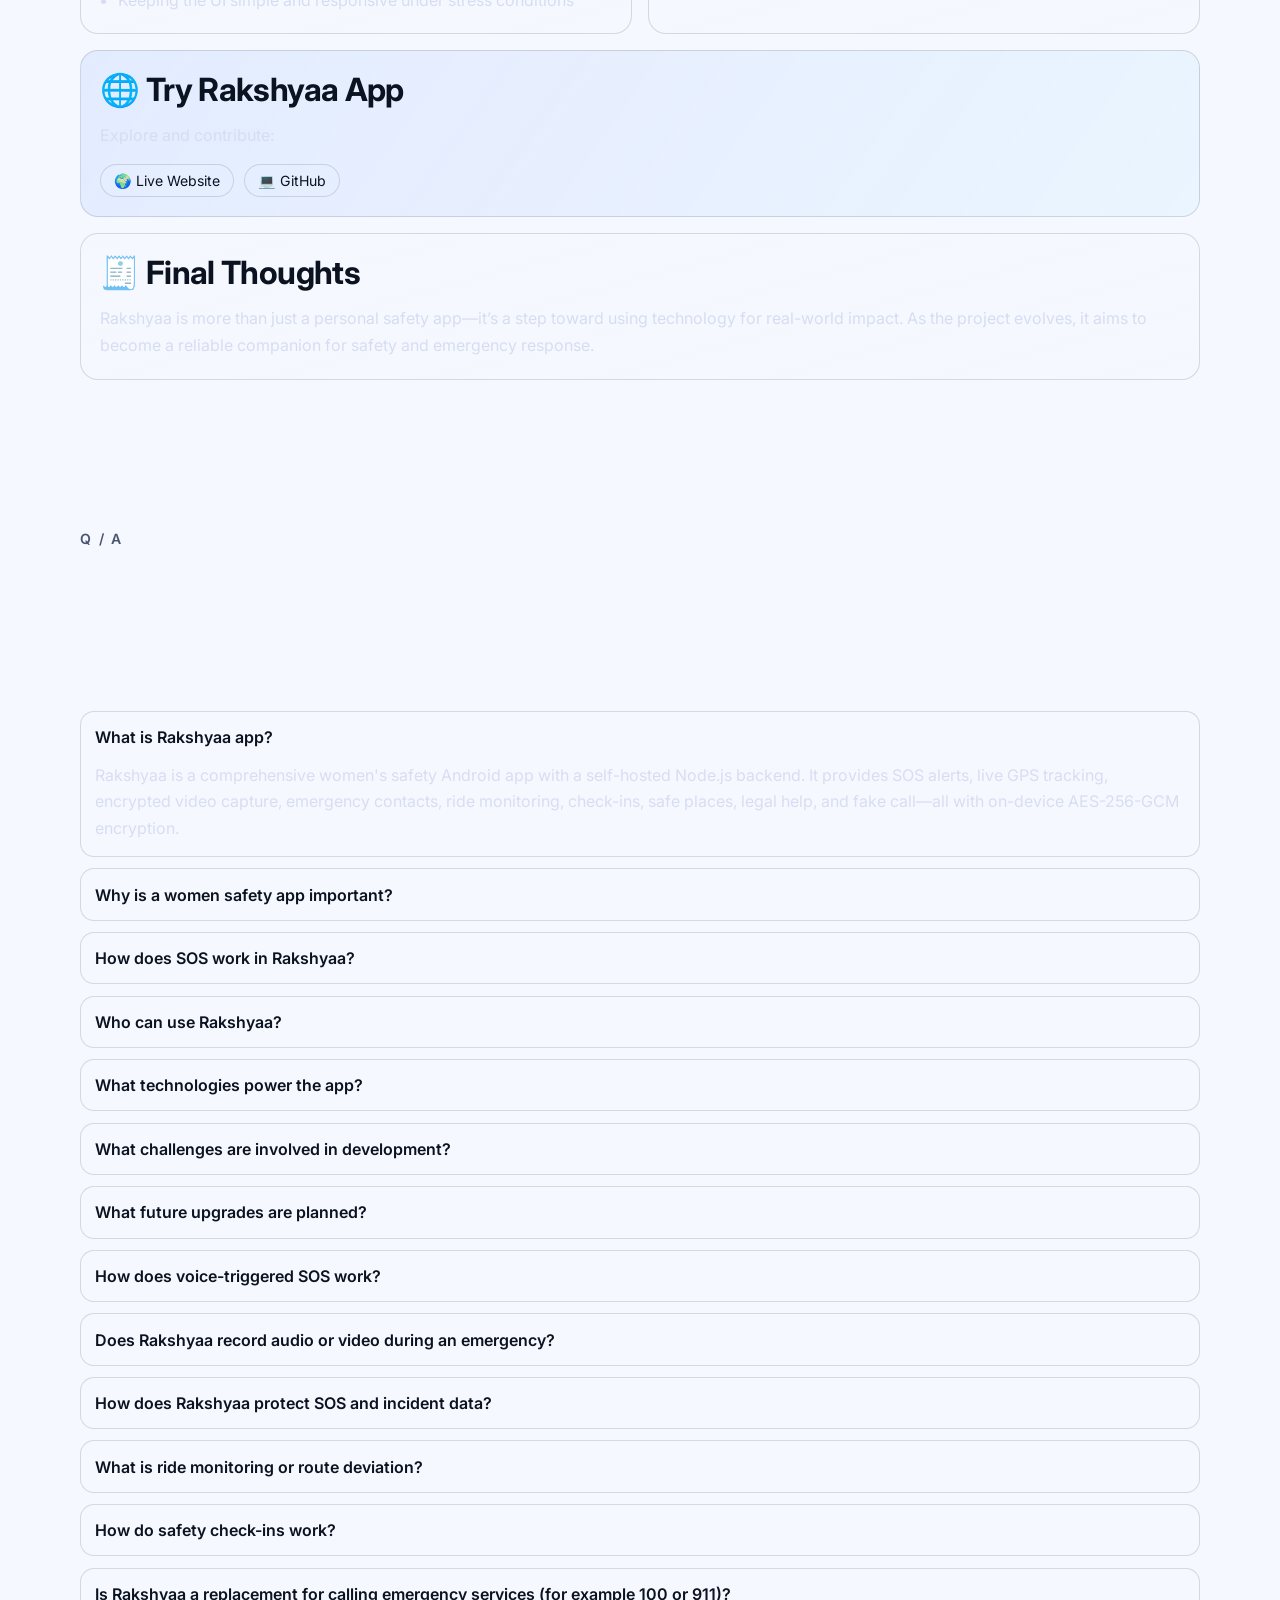
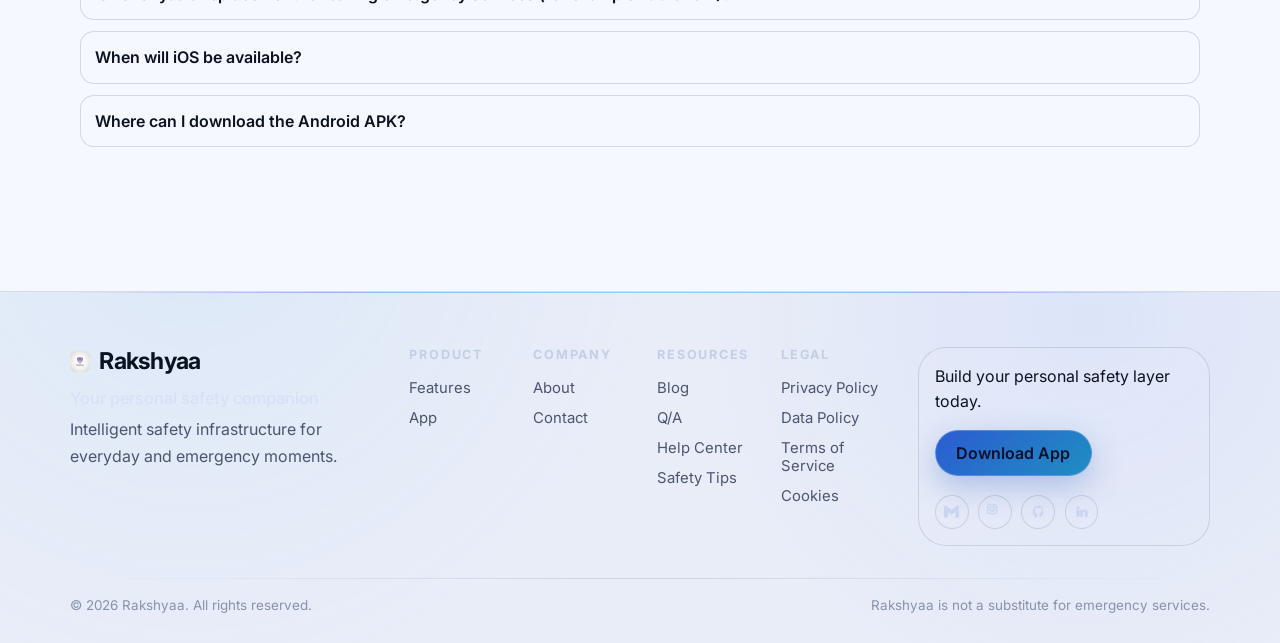
==== commit dbc9fa5e: "fix: use Rakshyaa brand name and correct privacy and data policies Match the site name to the Play l" ====
--- a/index.html
+++ b/index.html
@@ -6,8 +6,8 @@
   <meta name="viewport" content="width=device-width, initial-scale=1.0" />
 
   <!-- SEO & Meta Information -->
-  <meta name="description" content="Rakshya is a global personal safety app with SOS alerts, live location tracking, voice triggers, and encrypted emergency response." />
-  <meta name="keywords" content="global safety app, personal safety app, emergency SOS app, women safety app, live location tracking app, SOS alert app, emergency response app, personal security app, voice activated SOS, GPS safety app, panic button app, safety app for students, safety app for travelers, emergency contact alert app, safety technology app, mobile safety solution, encrypted safety app, Rakshya app" />
+  <meta name="description" content="Rakshyaa is a global personal safety app with SOS alerts, live location tracking, voice triggers, and encrypted emergency response." />
+  <meta name="keywords" content="global safety app, personal safety app, emergency SOS app, women safety app, live location tracking app, SOS alert app, emergency response app, personal security app, voice activated SOS, GPS safety app, panic button app, safety app for students, safety app for travelers, emergency contact alert app, safety technology app, mobile safety solution, encrypted safety app, Rakshyaa app" />
   <meta name="author" content="Rabi Dahal" />
   <meta name="robots" content="index,follow" />
 
@@ -18,8 +18,8 @@
 
   <!-- Open Graph (Facebook & Social Media) -->
   <meta property="og:type" content="website" />
-  <meta property="og:site_name" content="Rakshya" />
-  <meta property="og:title" content="Rakshya Global Safety App | SOS and Live Tracking" />
+  <meta property="og:site_name" content="Rakshyaa" />
+  <meta property="og:title" content="Rakshyaa Global Safety App | SOS and Live Tracking" />
   <meta property="og:description" content="Global personal safety app with SOS alerts, live tracking, voice triggers, and encrypted emergency response." />
   <meta property="og:url" content="https://rakshyaapp.github.io/" />
   <meta property="og:image" content="https://rakshyaapp.github.io/previewcard.png" />
@@ -27,12 +27,12 @@
   <!-- Twitter Card -->
   <meta name="twitter:card" content="summary_large_image" />
   <meta name="twitter:domain" content="rakshyaapp.github.io" />
-  <meta name="twitter:title" content="Rakshya Global Safety App | SOS and Live Tracking" />
-  <meta name="twitter:description" content="Rakshya combines SOS, live location sharing, and secure emergency workflows for global personal safety." />
+  <meta name="twitter:title" content="Rakshyaa Global Safety App | SOS and Live Tracking" />
+  <meta name="twitter:description" content="Rakshyaa combines SOS, live location sharing, and secure emergency workflows for global personal safety." />
   <meta name="twitter:image" content="https://rakshyaapp.github.io/previewcard.png" />
 
   <!-- Page Title -->
-  <title>Rakshya Global Safety App | SOS, Live Tracking, Emergency Alerts</title>
+  <title>Rakshyaa Global Safety App | SOS, Live Tracking, Emergency Alerts</title>
 
   <!-- Fonts -->
   <link rel="preconnect" href="https://fonts.googleapis.com" />
@@ -51,7 +51,7 @@
         {
           "@type": "Organization",
           "@id": "https://rakshyaapp.github.io/#organization",
-          "name": "Rakshya",
+          "name": "Rakshyaa",
           "url": "https://rakshyaapp.github.io/",
           "logo": "https://rakshyaapp.github.io/favicon.png",
           "sameAs": [
@@ -62,7 +62,7 @@
         },
         {
           "@type": "SoftwareApplication",
-          "name": "Rakshya",
+          "name": "Rakshyaa",
           "applicationCategory": "SafetyApplication",
           "operatingSystem": "Android, iOS",
           "description": "Personal safety app with SOS alerts, live location sharing, voice triggers, and encrypted emergency workflows.",
@@ -78,7 +78,7 @@
         {
           "@type": "BlogPosting",
           "headline": "Building a personal safety app that responds in seconds.",
-          "description": "Overview of Rakshya features, SOS workflow, development challenges, and future improvements.",
+          "description": "Overview of Rakshyaa features, SOS workflow, development challenges, and future improvements.",
           "mainEntityOfPage": "https://rakshyaapp.github.io/#blog",
           "url": "https://rakshyaapp.github.io/#blog",
           "author": {
@@ -97,9 +97,9 @@
   <div class="page-glow"></div>
   <header class="navbar" id="top">
     <nav class="nav-shell container" aria-label="Main navigation">
-      <a href="#hero" class="brand" aria-label="Rakshya homepage">
-        <img src="favicon.png" alt="Rakshya logo" class="brand-logo" />
-        <span>Rakshya</span>
+      <a href="#hero" class="brand" aria-label="Rakshyaa homepage">
+        <img src="favicon.png" alt="Rakshyaa logo" class="brand-logo" />
+        <span>Rakshyaa</span>
       </a>
       <div class="nav-links" id="navLinks">
         <ul>
@@ -141,14 +141,14 @@
     <section id="hero" class="hero section">
       <div class="container hero-grid">
         <div class="hero-copy reveal">
-          <p class="eyebrow">Rakshya v1.1</p>
+          <p class="eyebrow">Rakshyaa v1.1</p>
           <h1>Safety. Reimagined.</h1>
           <p class="subtext">
             One intelligent safety system for urgent moments. Instant SOS, live location intelligence,
             voice-triggered response, and encrypted evidence capture in one tap.
           </p>
           <div class="hero-actions">
-            <a href="#download" class="btn btn-primary">Get Rakshya</a>
+            <a href="#download" class="btn btn-primary">Get Rakshyaa</a>
             <a href="#demo" class="btn btn-secondary">Watch Demo</a>
           </div>
         </div>
@@ -156,7 +156,7 @@
           <div class="device-glow"></div>
           <div class="phone-tilt" id="phoneTilt">
             <div class="phone-shell">
-              <video src="demo.mp4" autoplay muted loop playsinline aria-label="Rakshya app demo"></video>
+              <video src="demo.mp4" autoplay muted loop playsinline aria-label="Rakshyaa app demo"></video>
             </div>
           </div>
         </div>
@@ -252,7 +252,7 @@
           <h2 class="section-title">Built on serious security, not promises.</h2>
         </div>
         <p>
-          Rakshya encrypts all sensitive data on-device with AES-256-GCM, with keys stored in the
+          Rakshyaa encrypts all sensitive data on-device with AES-256-GCM, with keys stored in the
           Android Keystore. The backend stores only opaque encrypted blobs and never sees plaintext,
           minimizing data exposure while preserving reliable emergency response.
         </p>
@@ -286,12 +286,12 @@
     <section id="demo" class="demo section">
       <div class="container reveal">
         <p class="eyebrow">Product Demo</p>
-        <h2 class="section-title">See Rakshya in motion.</h2>
+        <h2 class="section-title">See Rakshyaa in motion.</h2>
         <div class="hero-device-wrap reveal">
           <div class="device-glow"></div>
           <div class="phone-tilt" id="phoneTiltDemo">
             <div class="mini">
-              <video src="demo.mp4" autoplay muted loop playsinline aria-label="Rakshya app demo"></video>
+              <video src="demo.mp4" autoplay muted loop playsinline aria-label="Rakshyaa app demo"></video>
             </div>
           </div>
         </div>
@@ -300,10 +300,10 @@
 
     <section id="screens" class="screens section">
       <div class="container">
-        <p class="eyebrow reveal">Inside Rakshya</p>
+        <p class="eyebrow reveal">Inside Rakshyaa</p>
         <h2 class="section-title reveal">A look at the screen you rely on.</h2>
         <p class="screens-subtext reveal">
-          Rakshya is built around fast, calm interactions. Here's a preview of the core screens.
+          Rakshyaa is built around fast, calm interactions. Here's a preview of the core screens.
         </p>
         <div class="screens-grid">
           <figure class="screen-card reveal">
@@ -357,7 +357,7 @@
     <section id="download" class="download section">
       <div class="container download-wrap reveal">
         <h2 class="section-title">Ready when it matters most.</h2>
-        <p>Download Rakshya and build a smarter personal safety layer into every day.</p>
+        <p>Download Rakshyaa and build a smarter personal safety layer into every day.</p>
         <div class="download-actions">
           <a href="https://github.com/rakshyaapp/rakshyaapp.github.io/releases/download/v1.1.0/rakshya.apk" class="btn btn-primary" download>Download Android APK</a>
           <a
@@ -375,9 +375,9 @@
     <section id="roadmap" class="roadmap section">
       <div class="container">
         <p class="eyebrow reveal">Roadmap</p>
-        <h2 class="section-title reveal">Where Rakshya is heading.</h2>
+        <h2 class="section-title reveal">Where Rakshyaa is heading.</h2>
         <p class="roadmap-subtext reveal">
-          Rakshya is rebuilt and verified on v1.1. Here's the plan as we continue restoring and
+          Rakshyaa is rebuilt and verified on v1.1. Here's the plan as we continue restoring and
           hardening every safety feature.
         </p>
         <div class="roadmap-grid">
@@ -417,10 +417,10 @@
 
     <section id="blog" class="section blog-hero">
       <div class="container">
-        <p class="eyebrow reveal">Rakshya Blog</p>
+        <p class="eyebrow reveal">Rakshyaa Blog</p>
         <h2 class="blog-title reveal">Building a personal safety app that responds in seconds.</h2>
         <p class="blog-subtext reveal">
-          Rakshya is being built as a real-world emergency response companion. This page explains
+          Rakshyaa is being built as a real-world emergency response companion. This page explains
           what it does, why it matters, and how the system is evolving.
         </p>
         <div class="blog-actions reveal">
@@ -433,9 +433,9 @@
     <section class="section blog-body">
       <div class="container blog-stack">
         <article class="blog-panel reveal">
-          <h2>🧠 What is Rakshya App?</h2>
+          <h2>🧠 What is Rakshyaa App?</h2>
           <p>
-            Rakshya is a comprehensive women's safety Android app with a self-hosted backend. It
+            Rakshyaa is a comprehensive women's safety Android app with a self-hosted backend. It
             provides fast emergency assistance through SOS alerts, live GPS location sharing, encrypted
             video capture, and quick trusted-contact notification. All sensitive data is encrypted
             on-device with AES-256-GCM, and the backend stores only opaque encrypted blobs.
@@ -450,13 +450,13 @@
           <h2>❗ Why Do We Need a Women Safety App?</h2>
           <p>
             With rising safety concerns worldwide, having a reliable emergency SOS app can make a
-            critical difference. Rakshya focuses on reducing response time and ensuring that help
+            critical difference. Rakshyaa focuses on reducing response time and ensuring that help
             can be reached instantly.
           </p>
         </article>
 
         <article class="blog-panel reveal">
-          <h2>⚙️ Key Features of Rakshya</h2>
+          <h2>⚙️ Key Features of Rakshyaa</h2>
           <div class="feature-grid-blog">
             <div class="feature-item-blog">
               <h3>🚨 1. One-Tap Emergency SOS</h3>
@@ -502,9 +502,9 @@
         </article>
 
         <article class="blog-panel reveal">
-          <h2>👥 Who Can Use Rakshya?</h2>
+          <h2>👥 Who Can Use Rakshyaa?</h2>
           <p>
-            Although designed as a women security app, Rakshya can be used by anyone who needs
+            Although designed as a women security app, Rakshyaa can be used by anyone who needs
             personal safety support:
           </p>
           <ul class="blog-list">
@@ -517,7 +517,7 @@
 
         <article class="blog-panel reveal">
           <h2>🛠️ Technologies Used</h2>
-          <p>Rakshya is built using modern technologies:</p>
+          <p>Rakshyaa is built using modern technologies:</p>
           <ul class="blog-list">
             <li>Kotlin 2.0 + Jetpack Compose (Android UI)</li>
             <li>Node.js + TypeScript + Express (Backend)</li>
@@ -533,7 +533,7 @@
 
         <article class="blog-panel reveal">
           <h2>⚡ How Does the SOS Feature Work?</h2>
-          <p>When activated, Rakshya:</p>
+          <p>When activated, Rakshyaa:</p>
           <ul class="blog-list">
             <li>Sends an emergency alert</li>
             <li>Shares the user’s live location</li>
@@ -557,7 +557,7 @@
 
           <article class="blog-panel reveal">
             <h2>🔮 Future Improvements</h2>
-            <p>Planned upgrades for Rakshya include:</p>
+            <p>Planned upgrades for Rakshyaa include:</p>
             <ul class="blog-list">
               <li>v1.2: Restore SOS screen and location tracking</li>
               <li>v1.3: Restore ride monitoring and check-ins</li>
@@ -569,7 +569,7 @@
         </div>
 
         <article class="blog-panel blog-cta reveal">
-          <h2>🌐 Try Rakshya App</h2>
+          <h2>🌐 Try Rakshyaa App</h2>
           <p>Explore and contribute:</p>
           <div class="inline-links">
             <a href="#hero">🌍 Live Website</a>
@@ -580,7 +580,7 @@
         <article class="blog-panel reveal">
           <h2>🧾 Final Thoughts</h2>
           <p>
-            Rakshya is more than just a personal safety app—it’s a step toward using technology for
+            Rakshyaa is more than just a personal safety app—it’s a step toward using technology for
             real-world impact. As the project evolves, it aims to become a reliable companion for
             safety and emergency response.
           </p>
@@ -591,12 +591,12 @@
     <section id="qa" class="section qa-section">
       <div class="container">
         <p class="eyebrow reveal">Q / A</p>
-        <h2 class="section-title reveal">Frequently asked questions about Rakshya</h2>
+        <h2 class="section-title reveal">Frequently asked questions about Rakshyaa</h2>
         <div class="qa-list">
           <details class="qa-item" open>
-            <summary>What is Rakshya app?</summary>
-            <p>
-              Rakshya is a comprehensive women's safety Android app with a self-hosted Node.js backend.
+            <summary>What is Rakshyaa app?</summary>
+            <p>
+              Rakshyaa is a comprehensive women's safety Android app with a self-hosted Node.js backend.
               It provides SOS alerts, live GPS tracking, encrypted video capture, emergency contacts,
               ride monitoring, check-ins, safe places, legal help, and fake call—all with on-device
               AES-256-GCM encryption.
@@ -605,12 +605,12 @@
           <details class="qa-item">
             <summary>Why is a women safety app important?</summary>
             <p>
-              In unsafe situations, response speed matters. Rakshya is designed to reduce response
+              In unsafe situations, response speed matters. Rakshyaa is designed to reduce response
               time and make emergency communication immediate.
             </p>
           </details>
           <details class="qa-item">
-            <summary>How does SOS work in Rakshya?</summary>
+            <summary>How does SOS work in Rakshyaa?</summary>
             <p>
               SOS activates a synchronized emergency workflow: it creates an incident on the backend,
               records SOS-flagged GPS locations every 30 seconds, triggers an emergency call to 112,
@@ -618,9 +618,9 @@
             </p>
           </details>
           <details class="qa-item">
-            <summary>Who can use Rakshya?</summary>
-            <p>
-              While designed with women safety in mind, Rakshya can also support students, travelers,
+            <summary>Who can use Rakshyaa?</summary>
+            <p>
+              While designed with women safety in mind, Rakshyaa can also support students, travelers,
               night shift workers, and anyone seeking personal safety assistance.
             </p>
           </details>
@@ -654,21 +654,21 @@
           <details class="qa-item">
             <summary>How does voice-triggered SOS work?</summary>
             <p>
-              Rakshya can listen for a distress phrase you configure and start the emergency workflow
+              Rakshyaa can listen for a distress phrase you configure and start the emergency workflow
               when speaking is safer than reaching for the phone—so response can begin even when your
               hands are not free.
             </p>
           </details>
           <details class="qa-item">
-            <summary>Does Rakshya record audio or video during an emergency?</summary>
-            <p>
-              Yes. Rakshya captures video using CameraX and encrypts it on-device with AES-256-GCM
+            <summary>Does Rakshyaa record audio or video during an emergency?</summary>
+            <p>
+              Yes. Rakshyaa captures video using CameraX and encrypts it on-device with AES-256-GCM
               before backing up encrypted bytes to the backend. The server never sees plaintext—only
               opaque encrypted blobs. The encrypted video can be downloaded and decrypted on-device.
             </p>
           </details>
           <details class="qa-item">
-            <summary>How does Rakshya protect SOS and incident data?</summary>
+            <summary>How does Rakshyaa protect SOS and incident data?</summary>
             <p>
               All sensitive data is encrypted on-device with AES-256-GCM using keys stored in the
               Android Keystore. The backend stores only opaque encrypted blobs and never has access
@@ -678,7 +678,7 @@
           <details class="qa-item">
             <summary>What is ride monitoring or route deviation?</summary>
             <p>
-              During trips, Rakshya tracks your live route against an expected path using Haversine
+              During trips, Rakshyaa tracks your live route against an expected path using Haversine
               distance calculations. If your movement deviates off-course, it detects the risk in
               real time—useful for rides, commutes, and travel where detours matter.
             </p>
@@ -692,9 +692,9 @@
             </p>
           </details>
           <details class="qa-item">
-            <summary>Is Rakshya a replacement for calling emergency services (for example 100 or 911)?</summary>
-            <p>
-              No. Rakshya is a companion for alerting people you trust and sharing location—it does
+            <summary>Is Rakshyaa a replacement for calling emergency services (for example 100 or 911)?</summary>
+            <p>
+              No. Rakshyaa is a companion for alerting people you trust and sharing location—it does
               not replace police, ambulance, or official emergency lines. Use local emergency numbers
               when life is in immediate danger.
             </p>
@@ -711,7 +711,7 @@
             <p>
               Use the Download section on this page or the release APK linked from the site footer.
               Install from unknown sources only if you trust the source—here, the official GitHub
-              Pages release for Rakshya.
+              Pages release for Rakshyaa.
             </p>
           </details>
         </div>
@@ -724,9 +724,9 @@
     <div class="footer-inner">
       <section class="footer-main">
         <div class="footer-brand">
-          <a href="#top" class="footer-logo" aria-label="Rakshya home">
-            <img src="favicon.png" alt="Rakshya logo" class="footer-logo-icon" />
-            <span>Rakshya</span>
+          <a href="#top" class="footer-logo" aria-label="Rakshyaa home">
+            <img src="favicon.png" alt="Rakshyaa logo" class="footer-logo-icon" />
+            <span>Rakshyaa</span>
           </a>
           <p class="footer-tagline">Your personal safety companion</p>
           <p class="footer-description">Intelligent safety infrastructure for everyday and emergency moments.</p>
@@ -802,8 +802,8 @@
       <div class="footer-divider" aria-hidden="true"></div>
 
       <section class="footer-bottom">
-        <p>© 2026 Rakshya. All rights reserved.</p>
-        <p>Rakshya is not a substitute for emergency services.</p>
+        <p>© 2026 Rakshyaa. All rights reserved.</p>
+        <p>Rakshyaa is not a substitute for emergency services.</p>
       </section>
     </div>
   </footer>
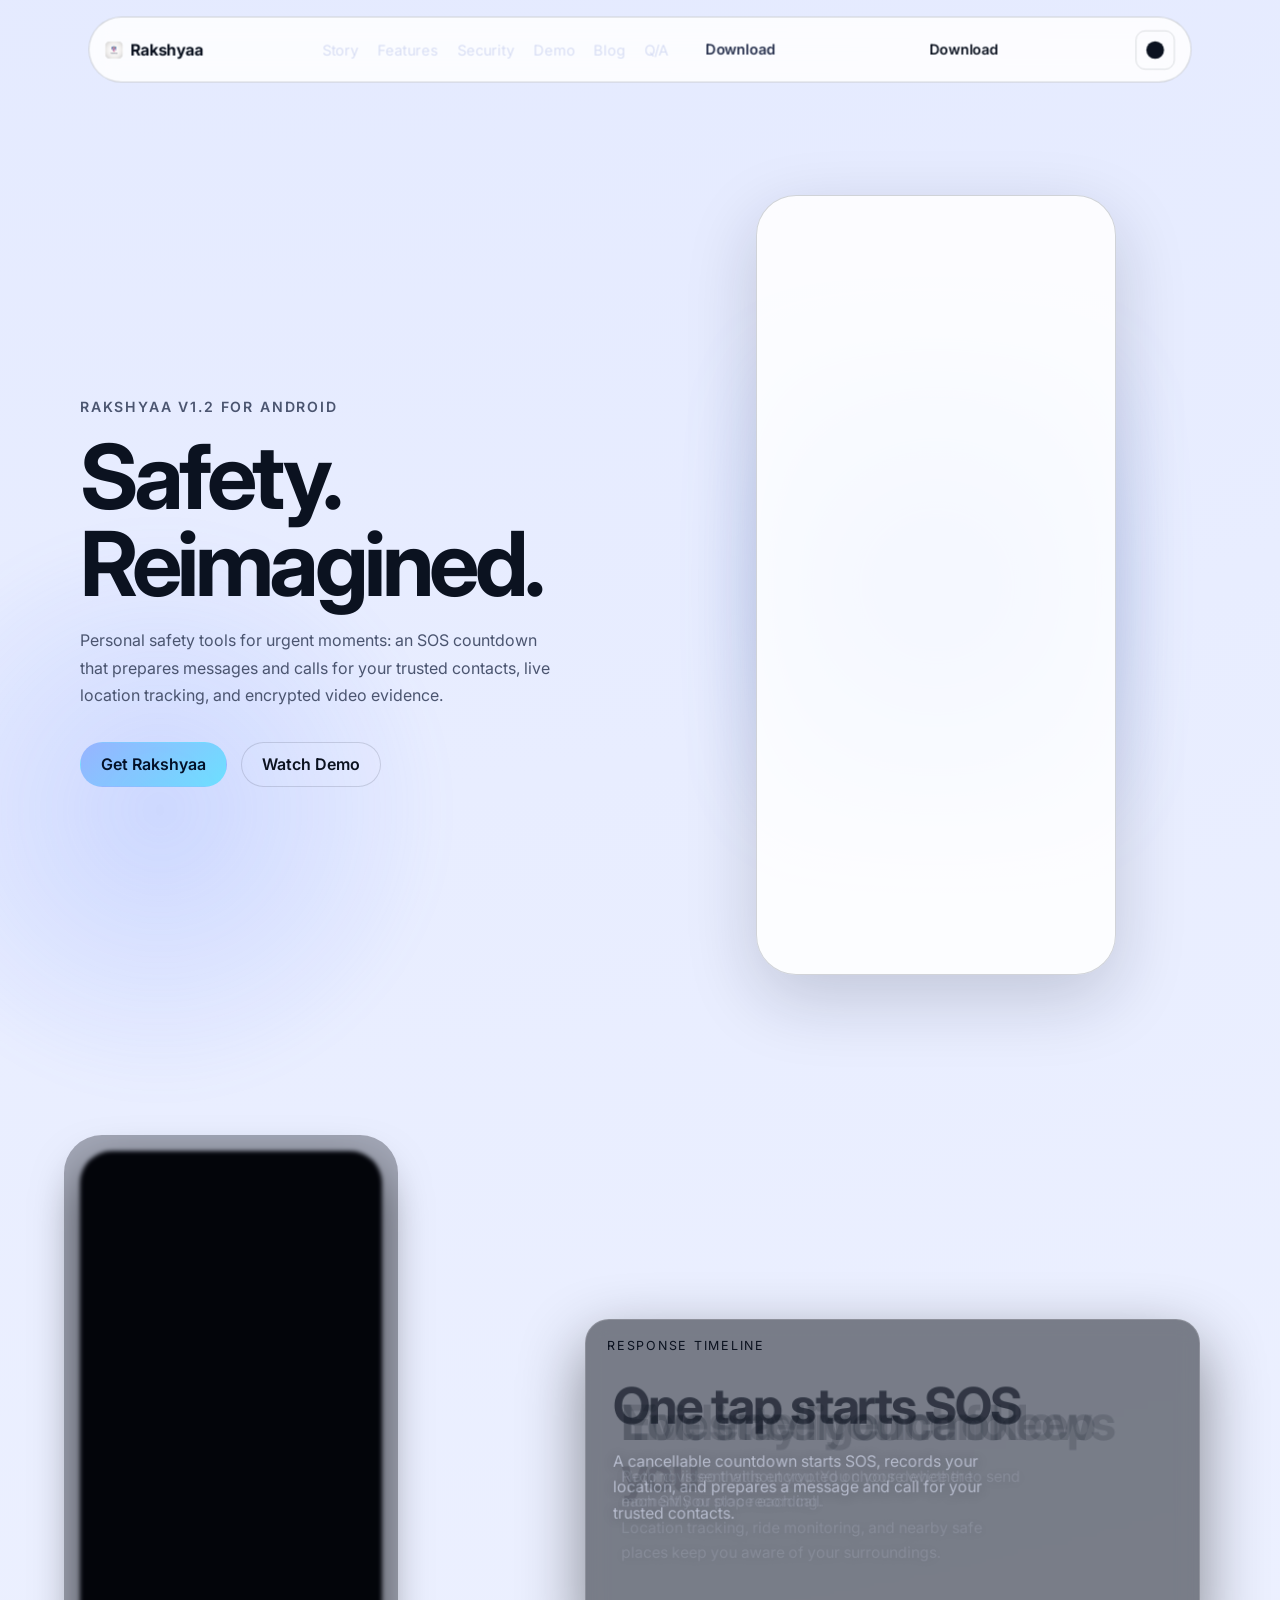
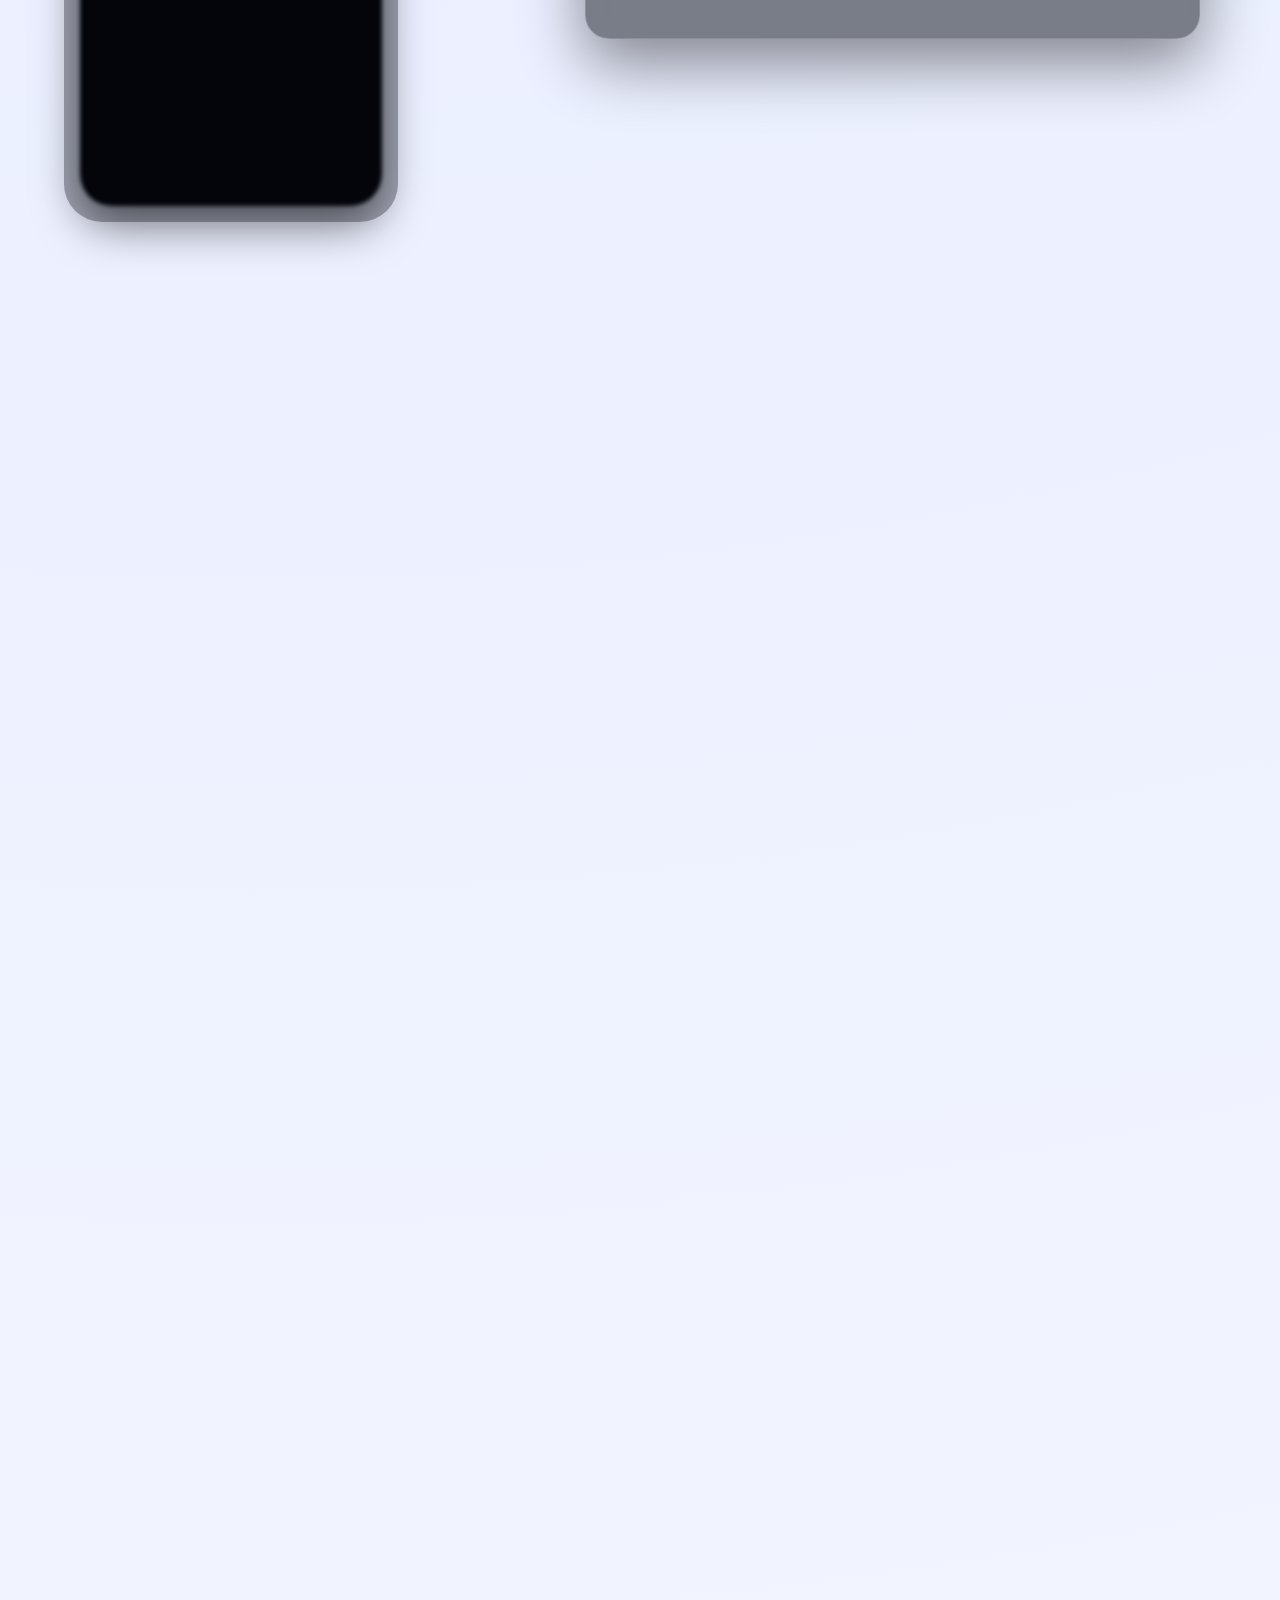
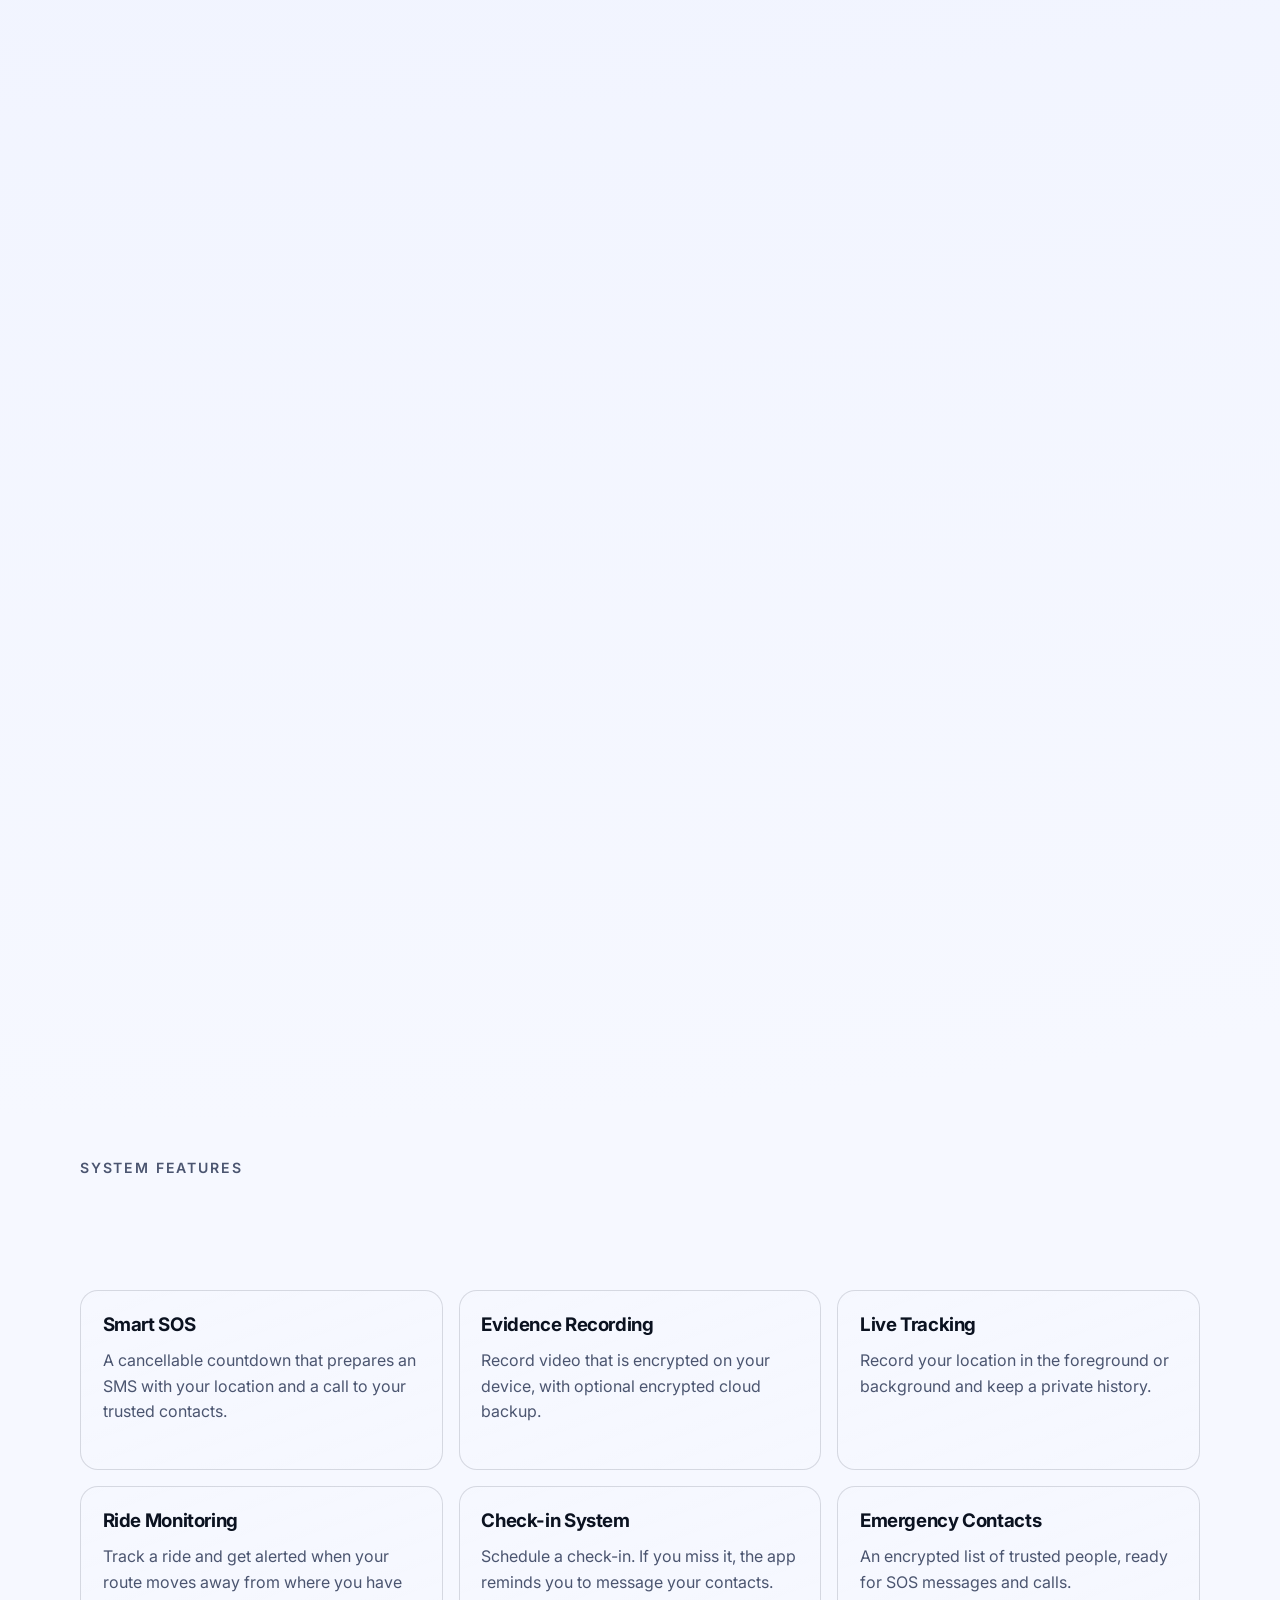
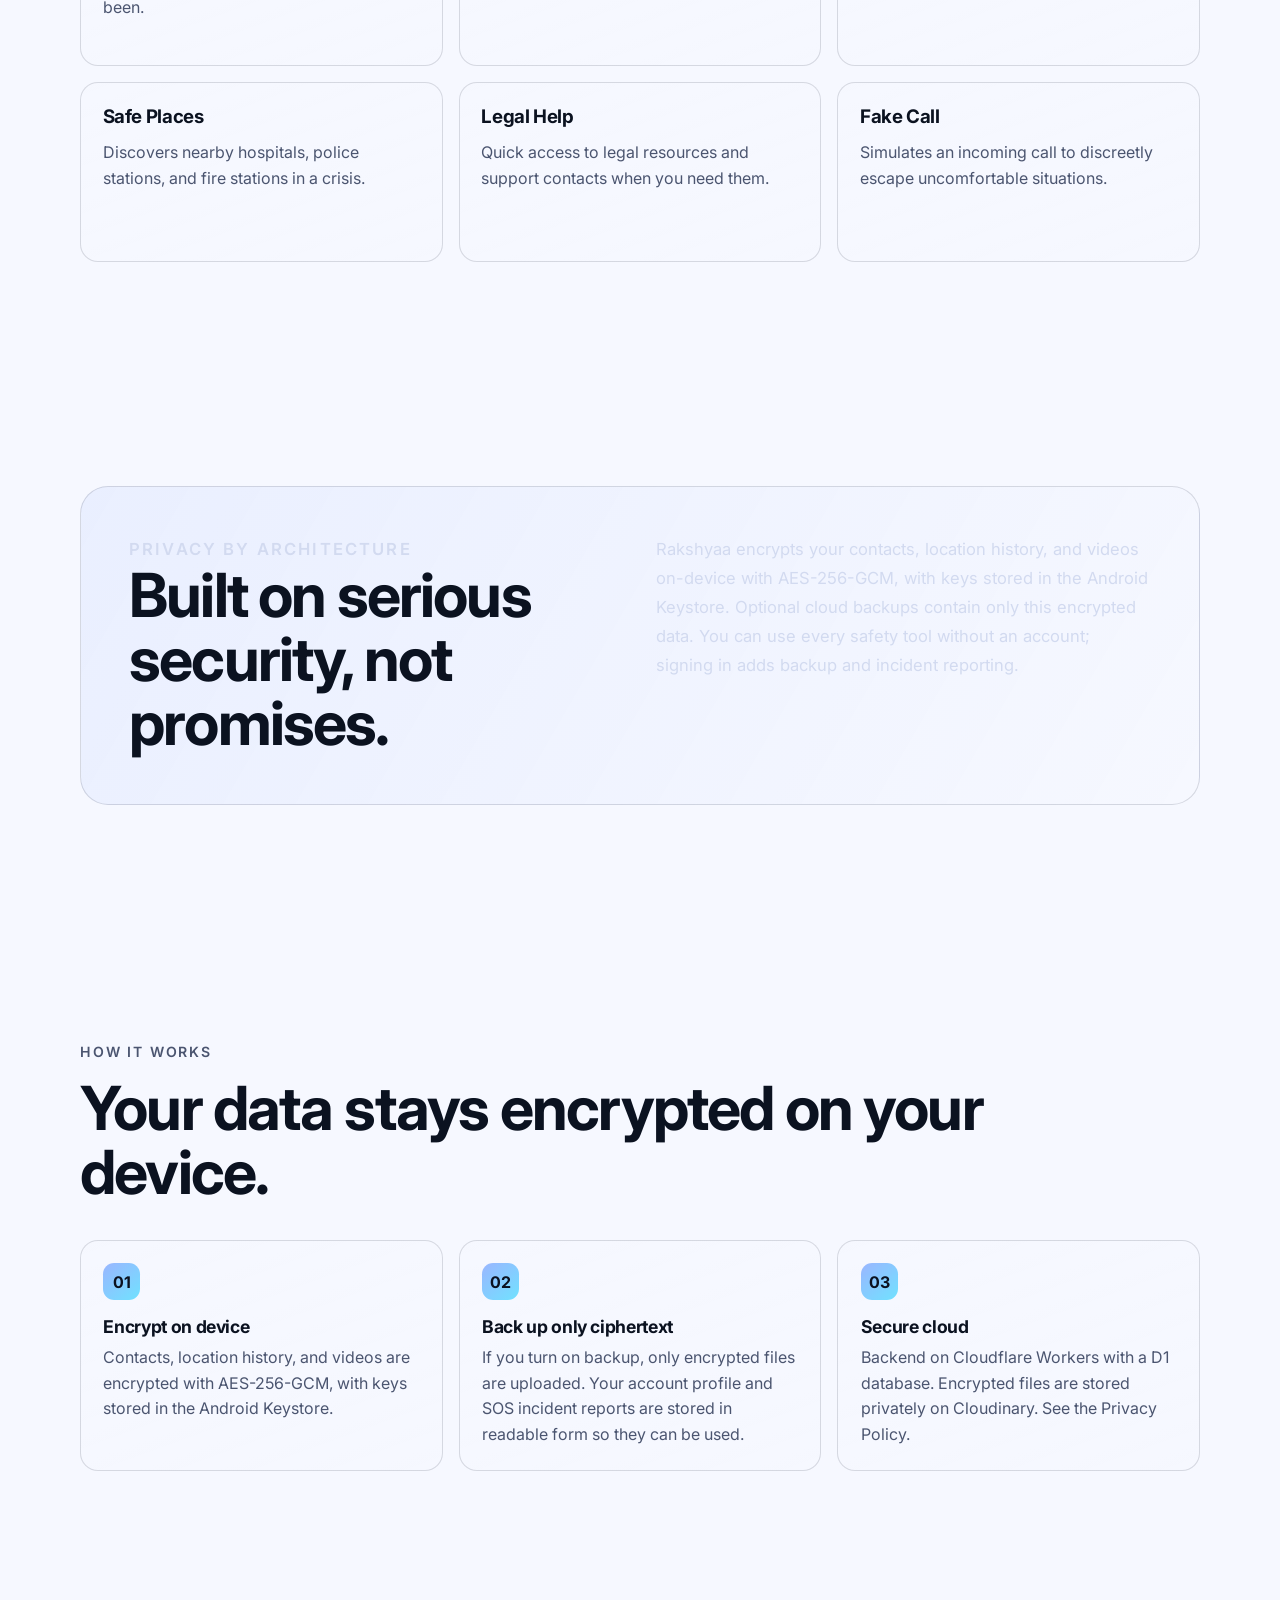
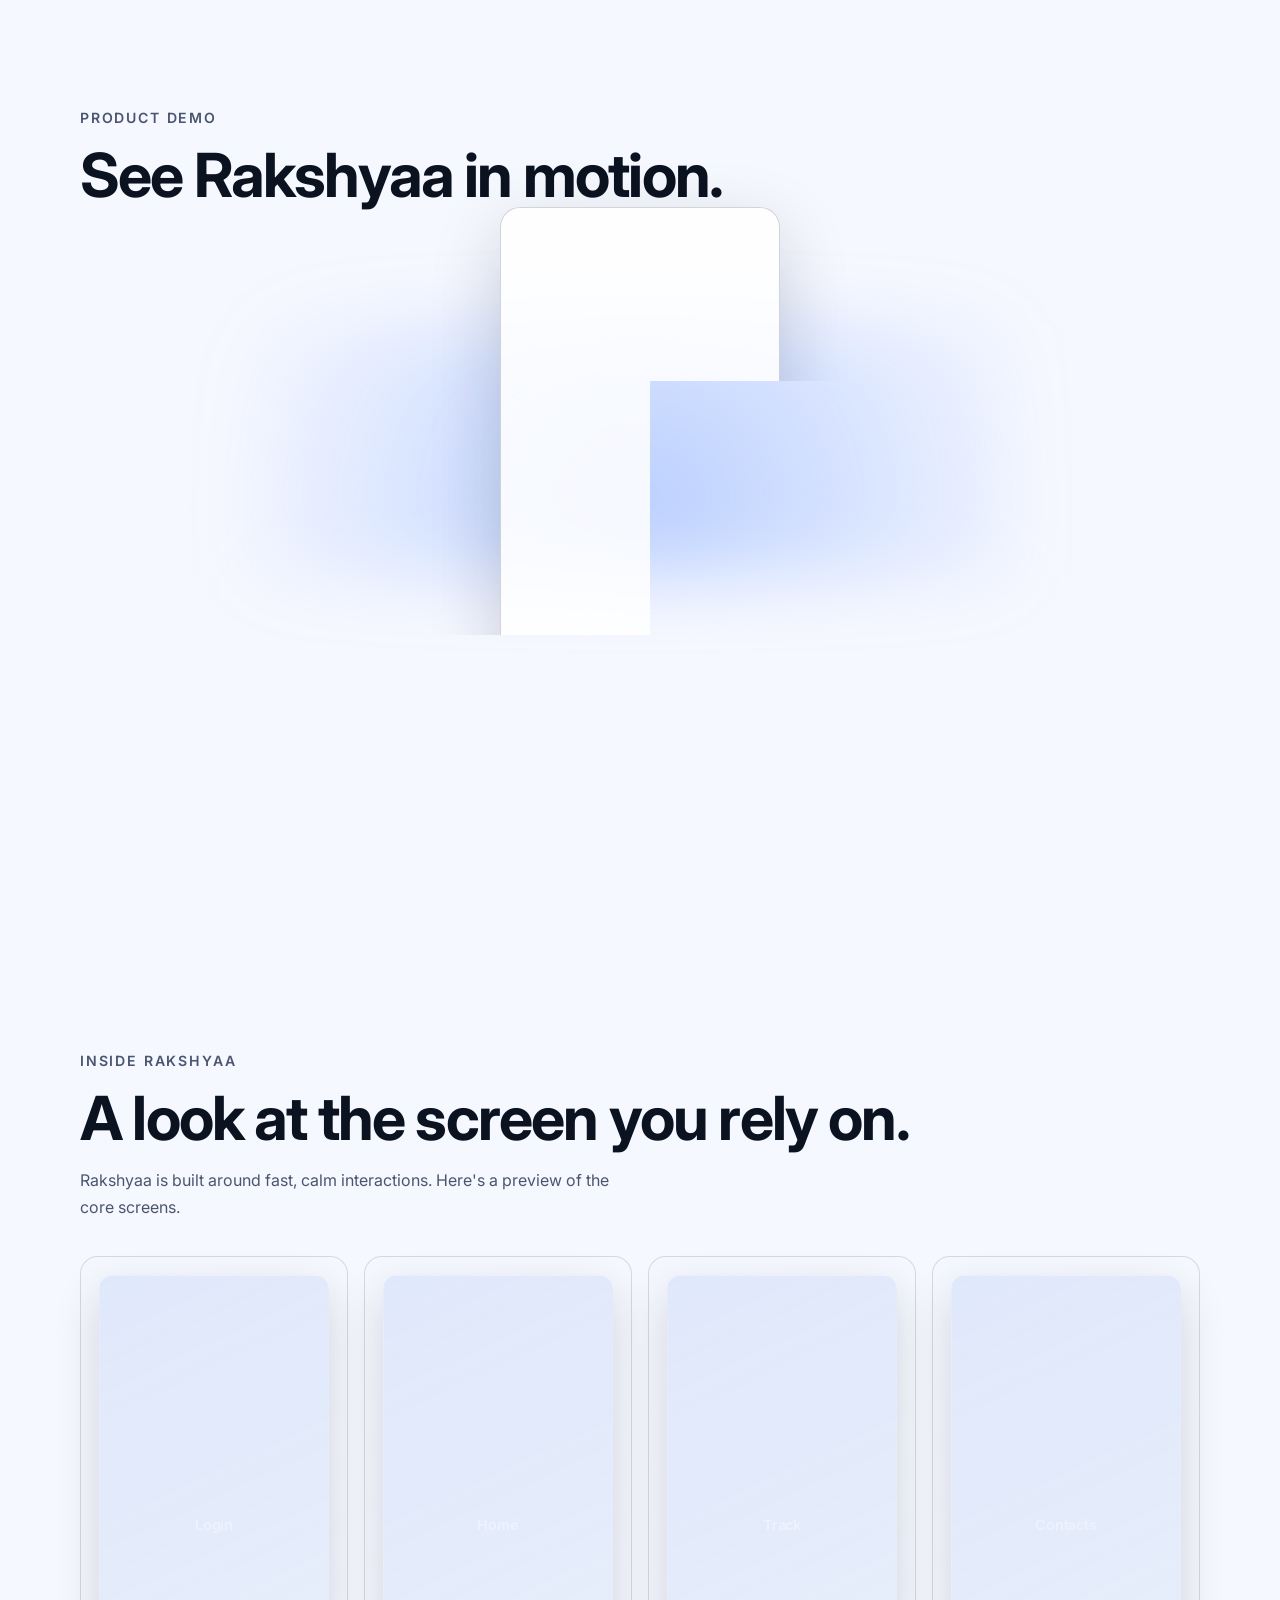
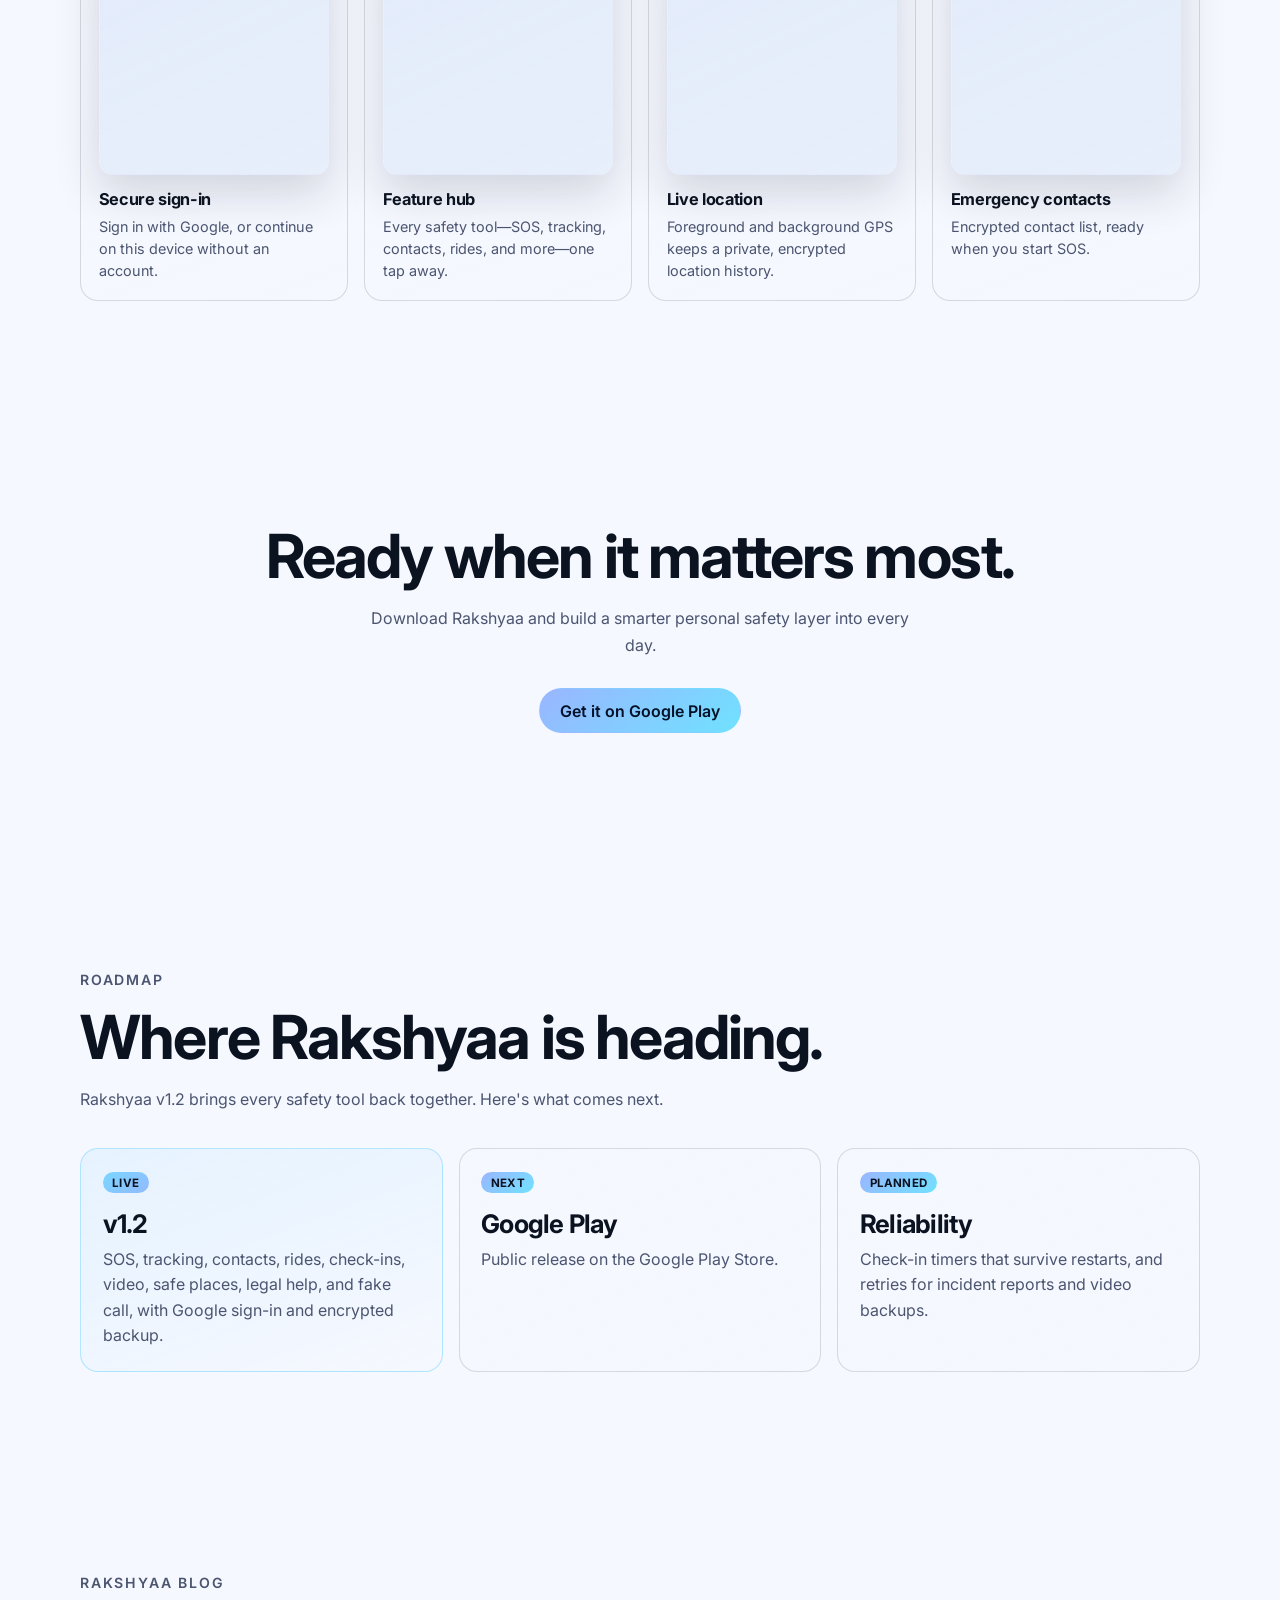
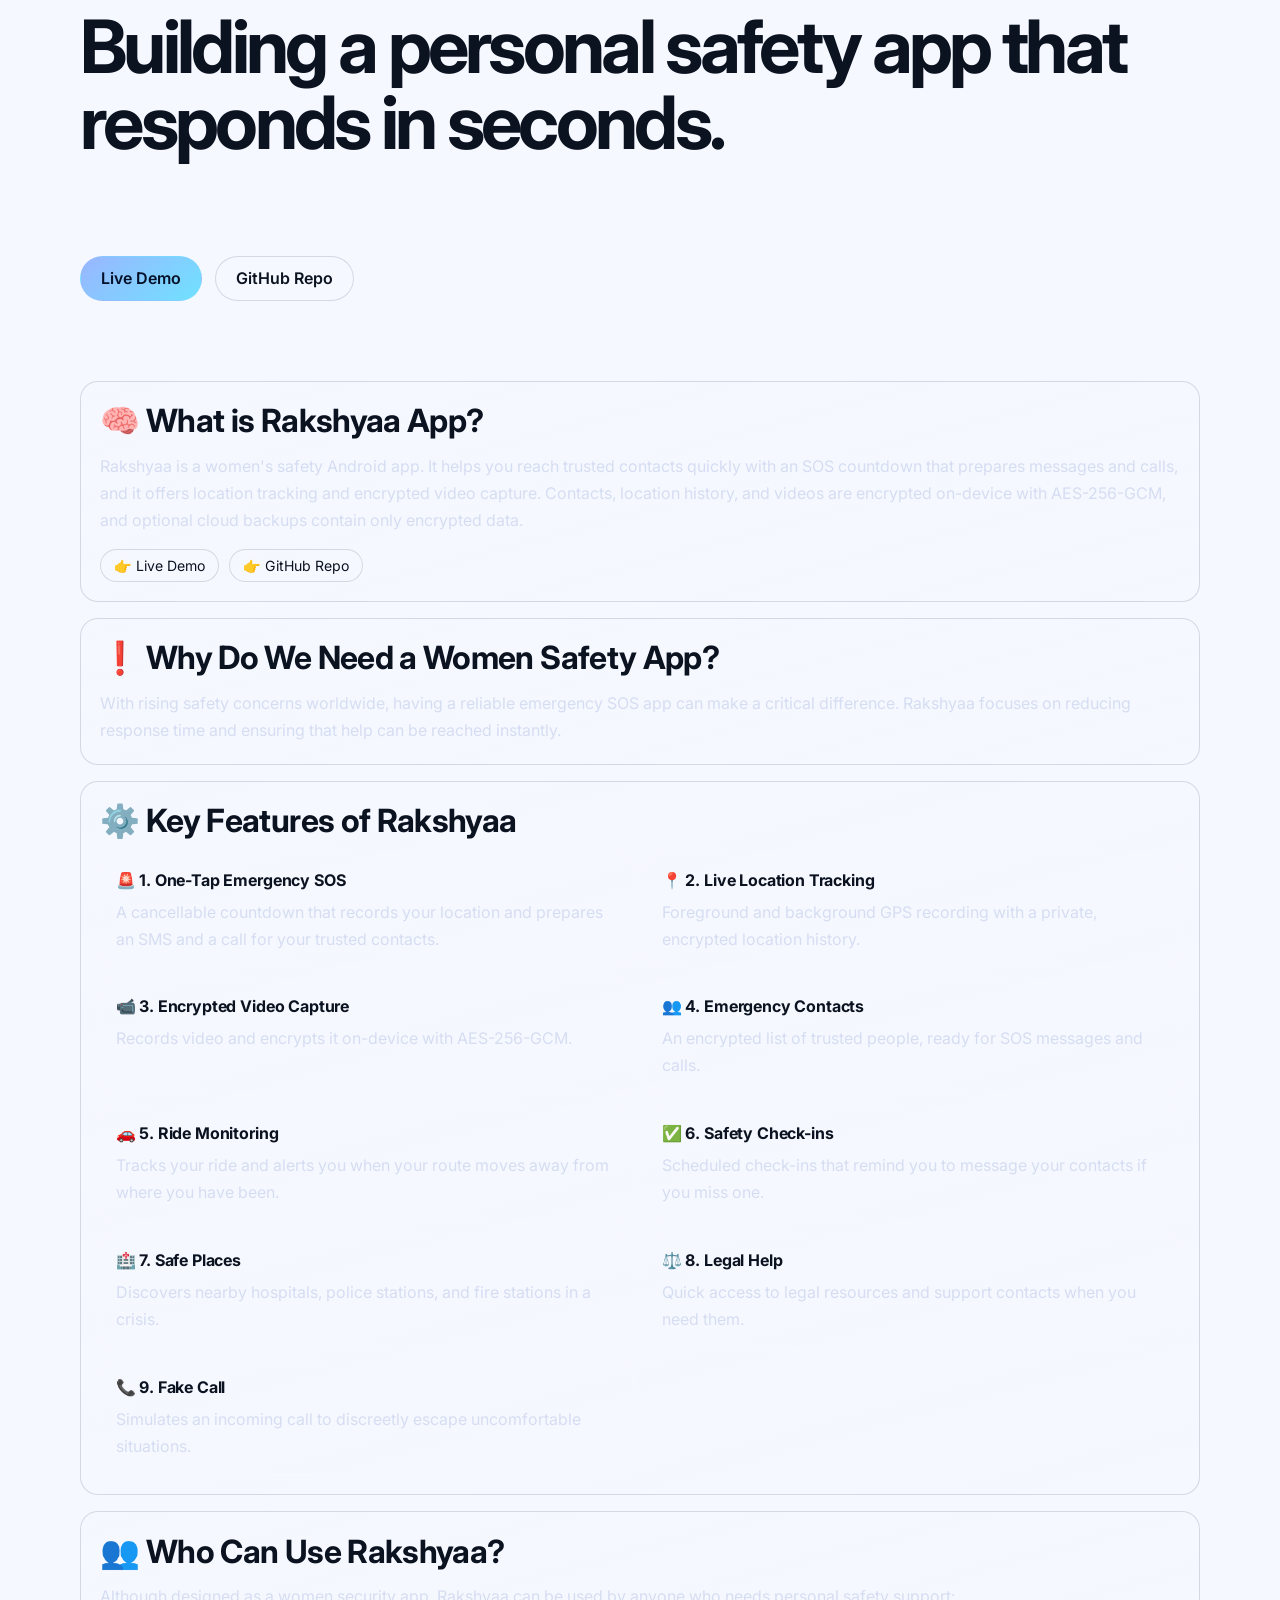
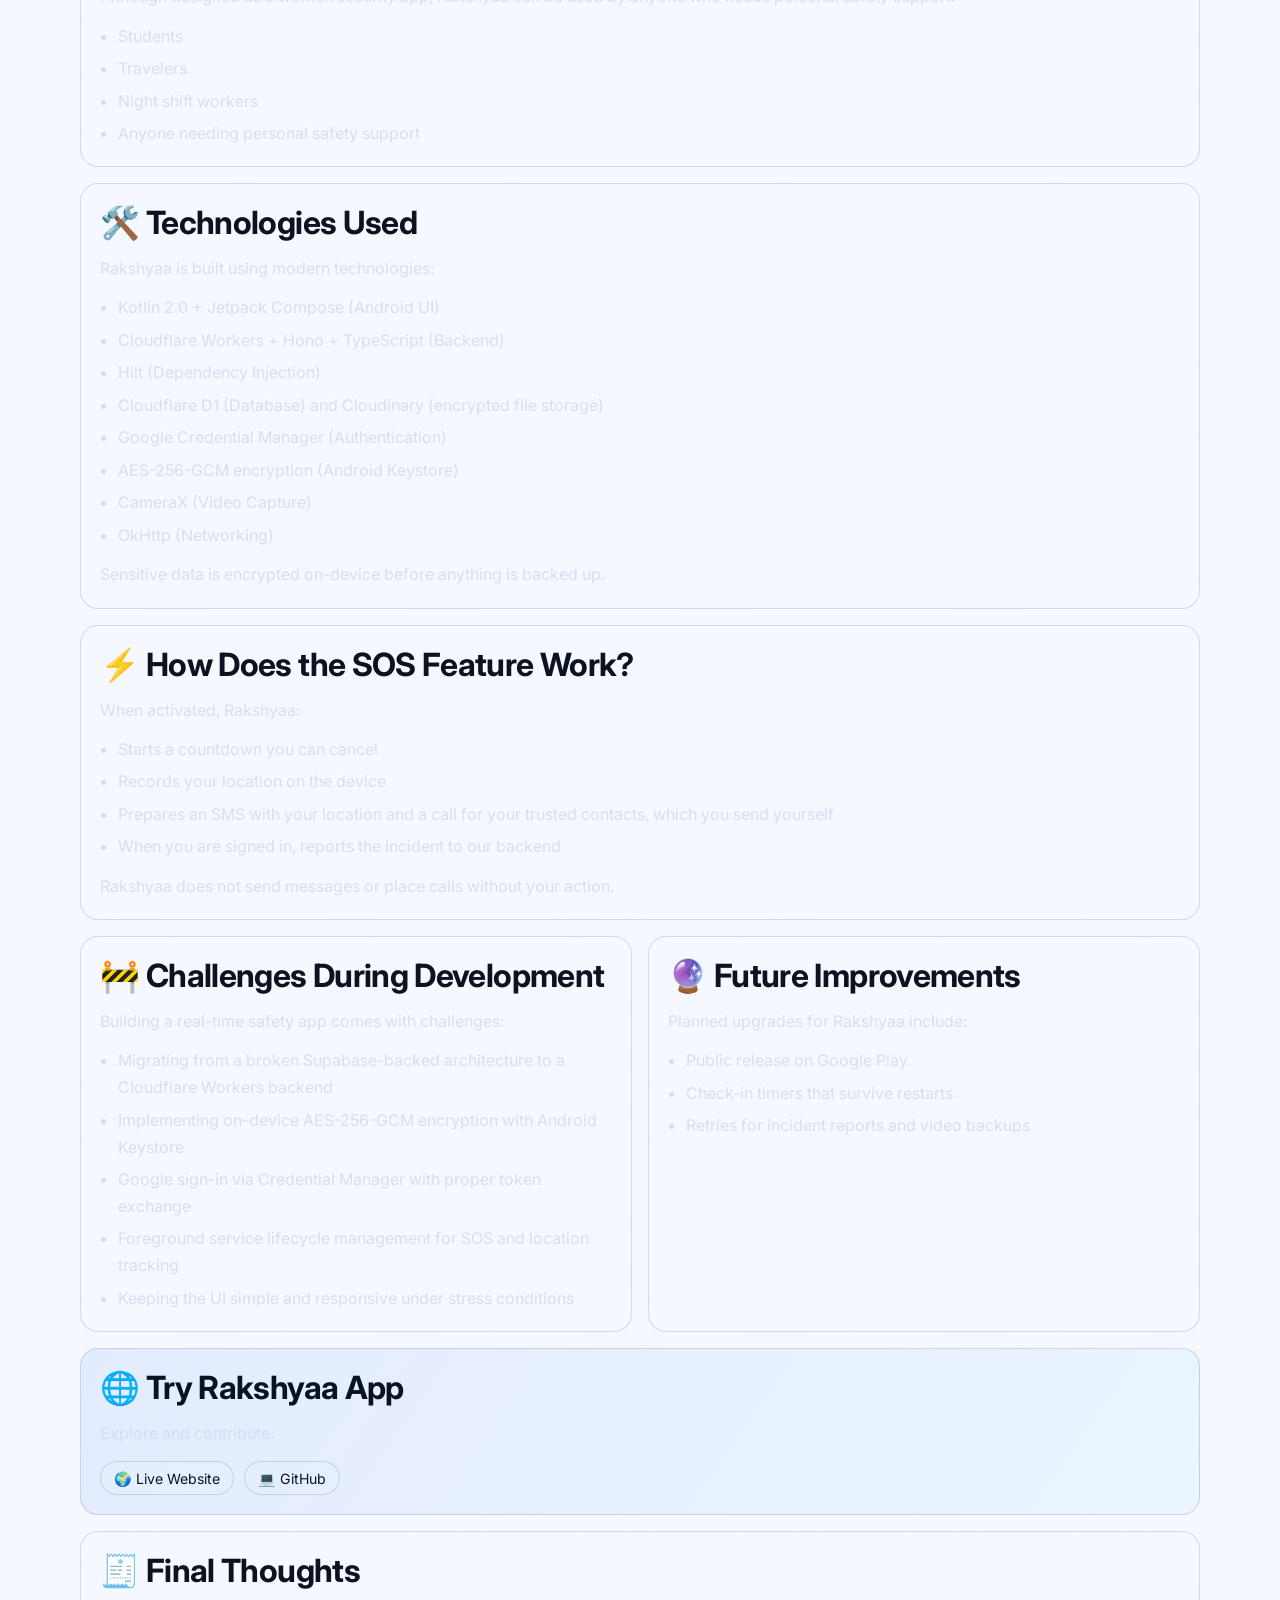
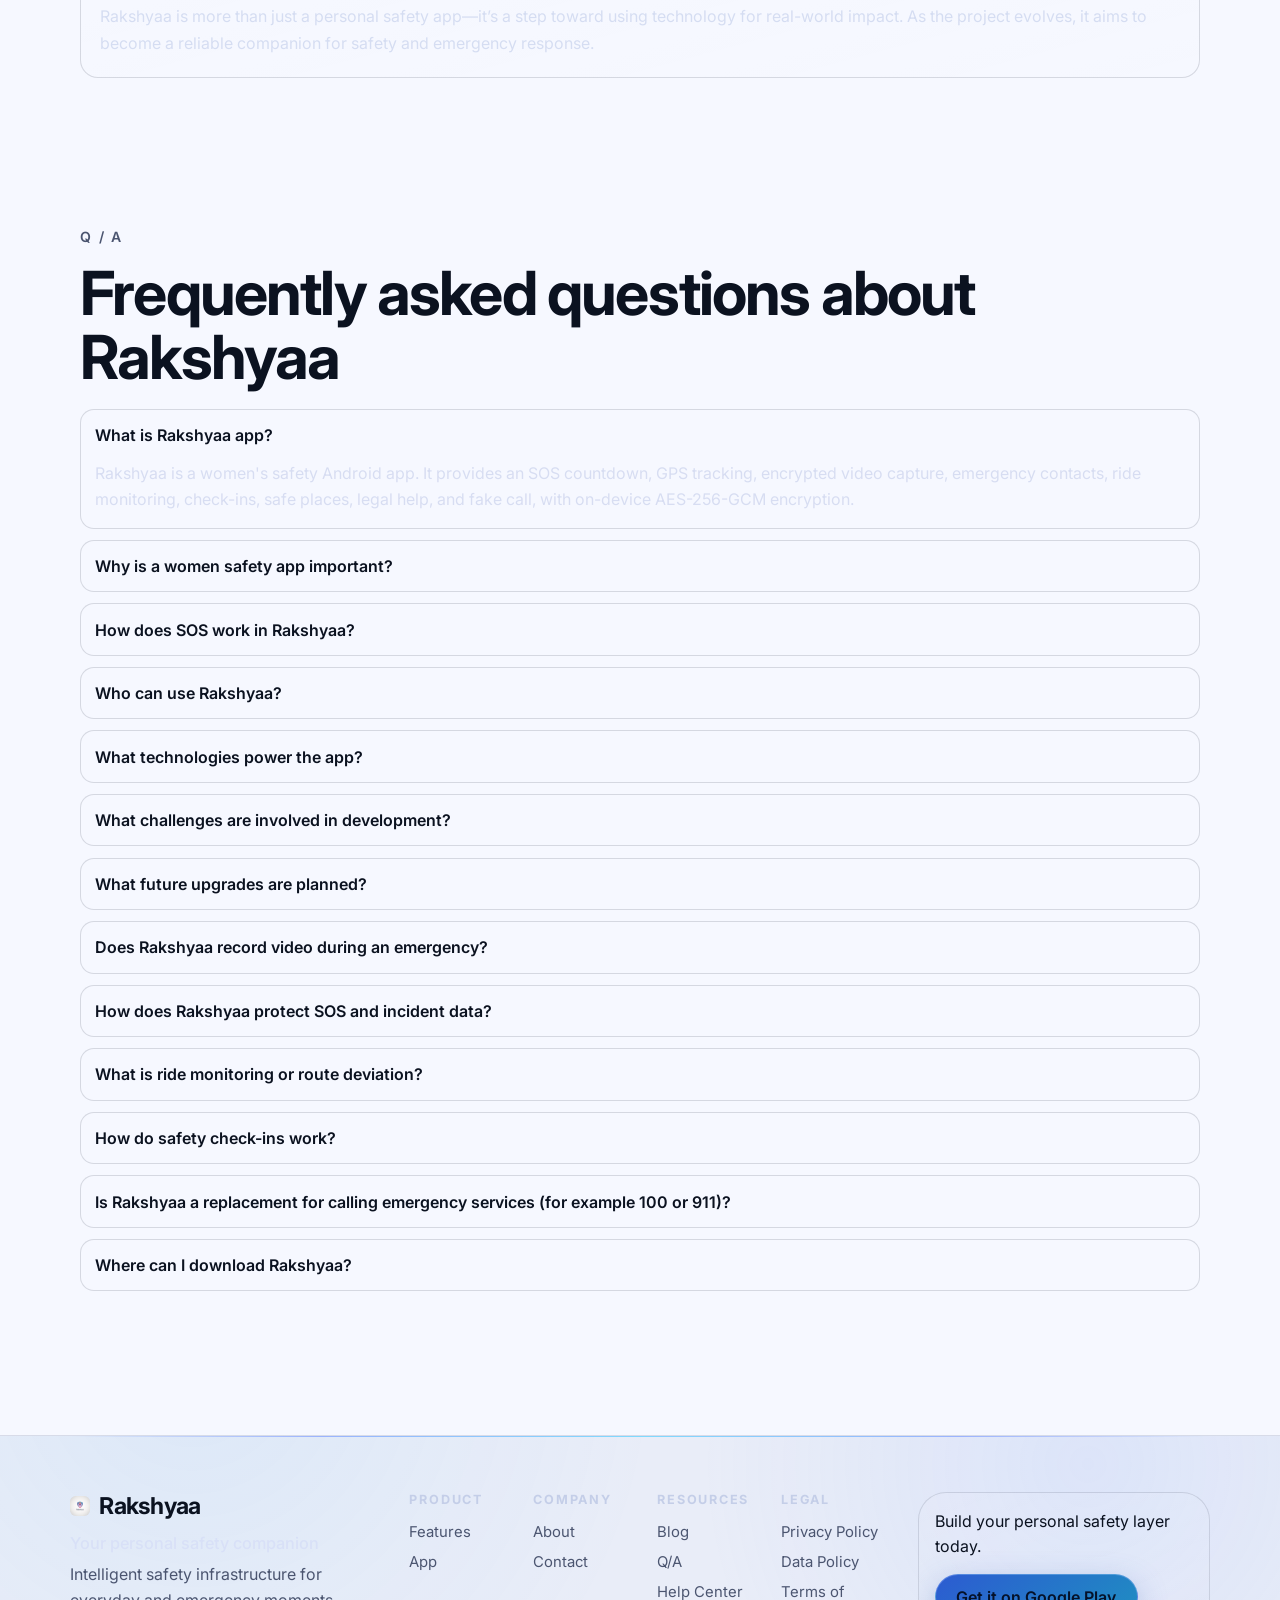
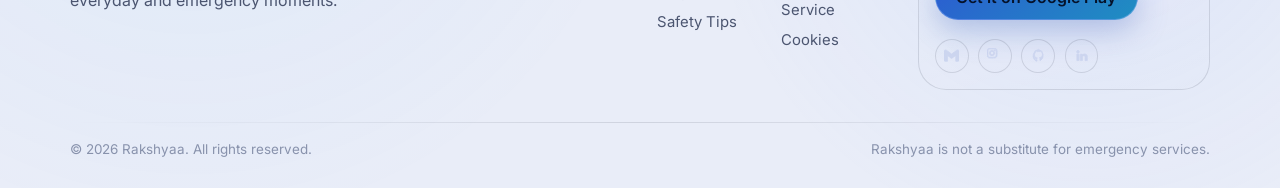
==== commit acf46a24: "fix: align homepage and README claims with the v1.2 app Remove the voice-trigger feature, automatic " ====
--- a/index.html
+++ b/index.html
@@ -6,8 +6,8 @@
   <meta name="viewport" content="width=device-width, initial-scale=1.0" />
 
   <!-- SEO & Meta Information -->
-  <meta name="description" content="Rakshyaa is a global personal safety app with SOS alerts, live location tracking, voice triggers, and encrypted emergency response." />
-  <meta name="keywords" content="global safety app, personal safety app, emergency SOS app, women safety app, live location tracking app, SOS alert app, emergency response app, personal security app, voice activated SOS, GPS safety app, panic button app, safety app for students, safety app for travelers, emergency contact alert app, safety technology app, mobile safety solution, encrypted safety app, Rakshyaa app" />
+  <meta name="description" content="Rakshyaa is a global personal safety app with SOS alerts, live location tracking, and encrypted evidence capture." />
+  <meta name="keywords" content="global safety app, personal safety app, emergency SOS app, women safety app, live location tracking app, SOS alert app, emergency response app, personal security app, GPS safety app, panic button app, safety app for students, safety app for travelers, emergency contact alert app, safety technology app, mobile safety solution, encrypted safety app, Rakshyaa app" />
   <meta name="author" content="Rabi Dahal" />
   <meta name="robots" content="index,follow" />
 
@@ -20,7 +20,7 @@
   <meta property="og:type" content="website" />
   <meta property="og:site_name" content="Rakshyaa" />
   <meta property="og:title" content="Rakshyaa Global Safety App | SOS and Live Tracking" />
-  <meta property="og:description" content="Global personal safety app with SOS alerts, live tracking, voice triggers, and encrypted emergency response." />
+  <meta property="og:description" content="Global personal safety app with SOS alerts, live tracking, and encrypted evidence capture." />
   <meta property="og:url" content="https://rakshyaapp.github.io/" />
   <meta property="og:image" content="https://rakshyaapp.github.io/previewcard.png" />
 
@@ -64,8 +64,8 @@
           "@type": "SoftwareApplication",
           "name": "Rakshyaa",
           "applicationCategory": "SafetyApplication",
-          "operatingSystem": "Android, iOS",
-          "description": "Personal safety app with SOS alerts, live location sharing, voice triggers, and encrypted emergency workflows.",
+          "operatingSystem": "Android",
+          "description": "Personal safety app with SOS alerts, live location sharing, and encrypted evidence capture.",
           "url": "https://rakshyaapp.github.io/",
           "publisher": {
             "@id": "https://rakshyaapp.github.io/#organization"
@@ -141,11 +141,11 @@
     <section id="hero" class="hero section">
       <div class="container hero-grid">
         <div class="hero-copy reveal">
-          <p class="eyebrow">Rakshyaa v1.1</p>
+          <p class="eyebrow">Rakshyaa v1.2 for Android</p>
           <h1>Safety. Reimagined.</h1>
           <p class="subtext">
-            One intelligent safety system for urgent moments. Instant SOS, live location intelligence,
-            voice-triggered response, and encrypted evidence capture in one tap.
+            Personal safety tools for urgent moments: an SOS countdown that prepares messages and calls
+            for your trusted contacts, live location tracking, and encrypted video evidence.
           </p>
           <div class="hero-actions">
             <a href="#download" class="btn btn-primary">Get Rakshyaa</a>
@@ -175,20 +175,20 @@
             <p class="story-label">Response Timeline</p>
             <div class="story-slides" id="storySlides">
               <article class="story-slide">
-                <h2>One tap activates everything</h2>
-                <p>SOS dispatch, trusted contacts, and location stream activate in a single response flow.</p>
+                <h2>One tap starts SOS</h2>
+                <p>A cancellable countdown starts SOS, records your location, and prepares a message and call for your trusted contacts.</p>
               </article>
               <article class="story-slide">
-                <h2>Your voice becomes the trigger</h2>
-                <p>Hidden emergency phrase detection starts response silently when your hands cannot.</p>
+                <h2>You stay in control</h2>
+                <p>Nothing is sent without you. You choose whether to send each SMS or place each call.</p>
               </article>
               <article class="story-slide">
-                <h2>Evidence captured instantly</h2>
-                <p>Automatic audio and video recording preserves crucial proof the moment danger appears.</p>
+                <h2>Evidence you can keep</h2>
+                <p>Record video that is encrypted on your device the moment you stop recording.</p>
               </article>
               <article class="story-slide">
                 <h2>Live intelligence follows you</h2>
-                <p>Background GPS, route deviation checks, and safe-place intelligence keep context current.</p>
+                <p>Location tracking, ride monitoring, and nearby safe places keep you aware of your surroundings.</p>
               </article>
             </div>
           </div>
@@ -203,31 +203,27 @@
         <div class="feature-grid">
           <article class="feature-card reveal">
             <h3>Smart SOS</h3>
-            <p>Launches a synchronized emergency workflow in one tap for immediate response.</p>
-          </article>
-          <article class="feature-card reveal">
-            <h3>Voice AI</h3>
-            <p>Detects hidden distress phrases and triggers protective actions discreetly.</p>
+            <p>A cancellable countdown that prepares an SMS with your location and a call to your trusted contacts.</p>
           </article>
           <article class="feature-card reveal">
             <h3>Evidence Recording</h3>
-            <p>Captures audio and video automatically to preserve a secure incident trail.</p>
+            <p>Record video that is encrypted on your device, with optional encrypted cloud backup.</p>
           </article>
           <article class="feature-card reveal">
             <h3>Live Tracking</h3>
-            <p>Foreground and background GPS updates stream location with continuity.</p>
+            <p>Record your location in the foreground or background and keep a private history.</p>
           </article>
           <article class="feature-card reveal">
             <h3>Ride Monitoring</h3>
-            <p>Tracks route deviation and trip risks in real time for safer travel.</p>
+            <p>Track a ride and get alerted when your route moves away from where you have been.</p>
           </article>
           <article class="feature-card reveal">
             <h3>Check-in System</h3>
-            <p>Scheduled safety check-ins reduce uncertainty and notify contacts automatically.</p>
+            <p>Schedule a check-in. If you miss it, the app reminds you to message your contacts.</p>
           </article>
           <article class="feature-card reveal">
             <h3>Emergency Contacts</h3>
-            <p>Encrypted contact list of trusted people notified instantly during an incident.</p>
+            <p>An encrypted list of trusted people, ready for SOS messages and calls.</p>
           </article>
           <article class="feature-card reveal">
             <h3>Safe Places</h3>
@@ -252,9 +248,10 @@
           <h2 class="section-title">Built on serious security, not promises.</h2>
         </div>
         <p>
-          Rakshyaa encrypts all sensitive data on-device with AES-256-GCM, with keys stored in the
-          Android Keystore. The backend stores only opaque encrypted blobs and never sees plaintext,
-          minimizing data exposure while preserving reliable emergency response.
+          Rakshyaa encrypts your contacts, location history, and videos on-device with AES-256-GCM,
+          with keys stored in the Android Keystore. Optional cloud backups contain only this encrypted
+          data. You can use every safety tool without an account; signing in adds backup and
+          incident reporting.
         </p>
       </div>
     </section>
@@ -262,22 +259,22 @@
     <section id="architecture" class="architecture section">
       <div class="container">
         <p class="eyebrow reveal">How it works</p>
-        <h2 class="section-title reveal">Your data stays yours. Your own backend serves you.</h2>
+        <h2 class="section-title reveal">Your data stays encrypted on your device.</h2>
         <div class="arch-grid">
           <article class="arch-step reveal">
             <span class="arch-num">01</span>
             <h3>Encrypt on device</h3>
-            <p>All sensitive data is encrypted with AES-256-GCM, with keys stored in the Android Keystore.</p>
+            <p>Contacts, location history, and videos are encrypted with AES-256-GCM, with keys stored in the Android Keystore.</p>
           </article>
           <article class="arch-step reveal">
             <span class="arch-num">02</span>
-            <h3>Send only blobs</h3>
-            <p>Only opaque encrypted blobs travel to the server—never readable plaintext.</p>
+            <h3>Back up only ciphertext</h3>
+            <p>If you turn on backup, only encrypted files are uploaded. Your account profile and SOS incident reports are stored in readable form so they can be used.</p>
           </article>
           <article class="arch-step reveal">
             <span class="arch-num">03</span>
-            <h3>Self-hosted backend</h3>
-            <p>A Node.js + Express + SQLite backend you control stores the encrypted bytes for backup and sync.</p>
+            <h3>Secure cloud</h3>
+            <p>Backend on Cloudflare Workers with a D1 database. Encrypted files are stored privately on Cloudinary. See the <a href="privacy-policy.html">Privacy Policy</a>.</p>
           </article>
         </div>
       </div>
@@ -314,7 +311,7 @@
             </div>
             <figcaption>
               <h3>Secure sign-in</h3>
-              <p>Sign in with Google via Credential Manager—no passwords to remember.</p>
+              <p>Sign in with Google, or continue on this device without an account.</p>
             </figcaption>
           </figure>
           <figure class="screen-card reveal">
@@ -336,7 +333,7 @@
             </div>
             <figcaption>
               <h3>Live location</h3>
-              <p>Foreground and background GPS keeps your trusted contacts in the loop.</p>
+              <p>Foreground and background GPS keeps a private, encrypted location history.</p>
             </figcaption>
           </figure>
           <figure class="screen-card reveal">
@@ -347,7 +344,7 @@
             </div>
             <figcaption>
               <h3>Emergency contacts</h3>
-              <p>Encrypted contact list notified instantly the moment an incident is reported.</p>
+              <p>Encrypted contact list, ready when you start SOS.</p>
             </figcaption>
           </figure>
         </div>
@@ -359,14 +356,13 @@
         <h2 class="section-title">Ready when it matters most.</h2>
         <p>Download Rakshyaa and build a smarter personal safety layer into every day.</p>
         <div class="download-actions">
-          <a href="https://github.com/rakshyaapp/rakshyaapp.github.io/releases/download/v1.1.0/rakshya.apk" class="btn btn-primary" download>Download Android APK</a>
           <a
-            href="https://www.apple.com/app-store/"
-            class="btn btn-secondary"
+            href="https://play.google.com/store/apps/details?id=com.rakshyaa.rakshyaa"
+            class="btn btn-primary"
             target="_blank"
             rel="noopener noreferrer"
           >
-            iOS (Comming Soon)
+            Get it on Google Play
           </a>
         </div>
       </div>
@@ -377,39 +373,23 @@
         <p class="eyebrow reveal">Roadmap</p>
         <h2 class="section-title reveal">Where Rakshyaa is heading.</h2>
         <p class="roadmap-subtext reveal">
-          Rakshyaa is rebuilt and verified on v1.1. Here's the plan as we continue restoring and
-          hardening every safety feature.
+          Rakshyaa v1.2 brings every safety tool back together. Here's what comes next.
         </p>
         <div class="roadmap-grid">
           <article class="roadmap-item reveal is-live">
             <span class="roadmap-badge">Live</span>
-            <h3>v1.1</h3>
-            <p>Complete rebuild — Google sign-in, self-hosted backend, on-device encryption.</p>
+            <h3>v1.2</h3>
+            <p>SOS, tracking, contacts, rides, check-ins, video, safe places, legal help, and fake call, with Google sign-in and encrypted backup.</p>
           </article>
           <article class="roadmap-item reveal">
             <span class="roadmap-badge">Next</span>
-            <h3>v1.2</h3>
-            <p>Restore SOS screen and live location tracking.</p>
+            <h3>Google Play</h3>
+            <p>Public release on the Google Play Store.</p>
           </article>
           <article class="roadmap-item reveal">
             <span class="roadmap-badge">Planned</span>
-            <h3>v1.3</h3>
-            <p>Restore ride monitoring and safety check-ins.</p>
-          </article>
-          <article class="roadmap-item reveal">
-            <span class="roadmap-badge">Planned</span>
-            <h3>v1.4</h3>
-            <p>Restore emergency contacts and encrypted video capture.</p>
-          </article>
-          <article class="roadmap-item reveal">
-            <span class="roadmap-badge">Planned</span>
-            <h3>v1.5</h3>
-            <p>Restore safe places, legal help, and fake call.</p>
-          </article>
-          <article class="roadmap-item reveal">
-            <span class="roadmap-badge">Planned</span>
-            <h3>v2.0</h3>
-            <p>Production hardening, release signing, and Play Store submission.</p>
+            <h3>Reliability</h3>
+            <p>Check-in timers that survive restarts, and retries for incident reports and video backups.</p>
           </article>
         </div>
       </div>
@@ -435,10 +415,10 @@
         <article class="blog-panel reveal">
           <h2>🧠 What is Rakshyaa App?</h2>
           <p>
-            Rakshyaa is a comprehensive women's safety Android app with a self-hosted backend. It
-            provides fast emergency assistance through SOS alerts, live GPS location sharing, encrypted
-            video capture, and quick trusted-contact notification. All sensitive data is encrypted
-            on-device with AES-256-GCM, and the backend stores only opaque encrypted blobs.
+            Rakshyaa is a women's safety Android app. It helps you reach trusted contacts quickly with
+            an SOS countdown that prepares messages and calls, and it offers location tracking and
+            encrypted video capture. Contacts, location history, and videos are encrypted on-device
+            with AES-256-GCM, and optional cloud backups contain only encrypted data.
           </p>
           <div class="inline-links">
             <a href="#hero">👉 Live Demo</a>
@@ -460,42 +440,38 @@
           <div class="feature-grid-blog">
             <div class="feature-item-blog">
               <h3>🚨 1. One-Tap Emergency SOS</h3>
-              <p>Launches a synchronized emergency workflow—SOS dispatch, trusted contacts, and location stream—in a single tap.</p>
+              <p>A cancellable countdown that records your location and prepares an SMS and a call for your trusted contacts.</p>
             </div>
             <div class="feature-item-blog">
               <h3>📍 2. Live Location Tracking</h3>
-              <p>Foreground and background GPS updates stream your location with continuity during emergencies.</p>
-            </div>
-            <div class="feature-item-blog">
-              <h3>🎤 3. Voice Activation</h3>
-              <p>Detects hidden distress phrases and triggers protective actions discreetly when your hands are not free.</p>
-            </div>
-            <div class="feature-item-blog">
-              <h3>📹 4. Encrypted Video Capture</h3>
-              <p>Captures audio and video encrypted on-device with AES-256-GCM to preserve a secure incident trail.</p>
-            </div>
-            <div class="feature-item-blog">
-              <h3>👥 5. Emergency Contacts</h3>
-              <p>Encrypted contact list of trusted people notified instantly when an incident is reported.</p>
-            </div>
-            <div class="feature-item-blog">
-              <h3>🚗 6. Ride Monitoring</h3>
-              <p>Tracks route deviation and trip risks in real time for safer travel.</p>
-            </div>
-            <div class="feature-item-blog">
-              <h3>✅ 7. Safety Check-ins</h3>
-              <p>Scheduled safety check-ins that auto-notify contacts if you miss one.</p>
-            </div>
-            <div class="feature-item-blog">
-              <h3>🏥 8. Safe Places</h3>
+              <p>Foreground and background GPS recording with a private, encrypted location history.</p>
+            </div>
+            <div class="feature-item-blog">
+              <h3>📹 3. Encrypted Video Capture</h3>
+              <p>Records video and encrypts it on-device with AES-256-GCM.</p>
+            </div>
+            <div class="feature-item-blog">
+              <h3>👥 4. Emergency Contacts</h3>
+              <p>An encrypted list of trusted people, ready for SOS messages and calls.</p>
+            </div>
+            <div class="feature-item-blog">
+              <h3>🚗 5. Ride Monitoring</h3>
+              <p>Tracks your ride and alerts you when your route moves away from where you have been.</p>
+            </div>
+            <div class="feature-item-blog">
+              <h3>✅ 6. Safety Check-ins</h3>
+              <p>Scheduled check-ins that remind you to message your contacts if you miss one.</p>
+            </div>
+            <div class="feature-item-blog">
+              <h3>🏥 7. Safe Places</h3>
               <p>Discovers nearby hospitals, police stations, and fire stations in a crisis.</p>
             </div>
             <div class="feature-item-blog">
-              <h3>⚖️ 9. Legal Help</h3>
+              <h3>⚖️ 8. Legal Help</h3>
               <p>Quick access to legal resources and support contacts when you need them.</p>
             </div>
             <div class="feature-item-blog">
-              <h3>📞 10. Fake Call</h3>
+              <h3>📞 9. Fake Call</h3>
               <p>Simulates an incoming call to discreetly escape uncomfortable situations.</p>
             </div>
           </div>
@@ -520,26 +496,27 @@
           <p>Rakshyaa is built using modern technologies:</p>
           <ul class="blog-list">
             <li>Kotlin 2.0 + Jetpack Compose (Android UI)</li>
-            <li>Node.js + TypeScript + Express (Backend)</li>
-            <li>Hilt 2.52 (Dependency Injection)</li>
-            <li>SQLite via node:sqlite (Database)</li>
+            <li>Cloudflare Workers + Hono + TypeScript (Backend)</li>
+            <li>Hilt (Dependency Injection)</li>
+            <li>Cloudflare D1 (Database) and Cloudinary (encrypted file storage)</li>
             <li>Google Credential Manager (Authentication)</li>
             <li>AES-256-GCM encryption (Android Keystore)</li>
             <li>CameraX (Video Capture)</li>
             <li>OkHttp (Networking)</li>
           </ul>
-          <p>This makes it a secure, self-hosted safety platform with on-device encryption.</p>
+          <p>Sensitive data is encrypted on-device before anything is backed up.</p>
         </article>
 
         <article class="blog-panel reveal">
           <h2>⚡ How Does the SOS Feature Work?</h2>
           <p>When activated, Rakshyaa:</p>
           <ul class="blog-list">
-            <li>Sends an emergency alert</li>
-            <li>Shares the user’s live location</li>
-            <li>Notifies pre-selected contacts instantly</li>
+            <li>Starts a countdown you can cancel</li>
+            <li>Records your location on the device</li>
+            <li>Prepares an SMS with your location and a call for your trusted contacts, which you send yourself</li>
+            <li>When you are signed in, reports the incident to our backend</li>
           </ul>
-          <p>This ensures quick response in critical situations.</p>
+          <p>Rakshyaa does not send messages or place calls without your action.</p>
         </article>
 
         <div class="blog-split">
@@ -547,7 +524,7 @@
             <h2>🚧 Challenges During Development</h2>
             <p>Building a real-time safety app comes with challenges:</p>
             <ul class="blog-list">
-              <li>Migrating from a broken Supabase-backed architecture to a self-hosted backend</li>
+              <li>Migrating from a broken Supabase-backed architecture to a Cloudflare Workers backend</li>
               <li>Implementing on-device AES-256-GCM encryption with Android Keystore</li>
               <li>Google sign-in via Credential Manager with proper token exchange</li>
               <li>Foreground service lifecycle management for SOS and location tracking</li>
@@ -559,11 +536,9 @@
             <h2>🔮 Future Improvements</h2>
             <p>Planned upgrades for Rakshyaa include:</p>
             <ul class="blog-list">
-              <li>v1.2: Restore SOS screen and location tracking</li>
-              <li>v1.3: Restore ride monitoring and check-ins</li>
-              <li>v1.4: Restore emergency contacts and video capture</li>
-              <li>v1.5: Restore safe places, legal help, and fake call</li>
-              <li>v2.0: Production hardening, release signing, Play Store submission</li>
+              <li>Public release on Google Play</li>
+              <li>Check-in timers that survive restarts</li>
+              <li>Retries for incident reports and video backups</li>
             </ul>
           </article>
         </div>
@@ -596,10 +571,9 @@
           <details class="qa-item" open>
             <summary>What is Rakshyaa app?</summary>
             <p>
-              Rakshyaa is a comprehensive women's safety Android app with a self-hosted Node.js backend.
-              It provides SOS alerts, live GPS tracking, encrypted video capture, emergency contacts,
-              ride monitoring, check-ins, safe places, legal help, and fake call—all with on-device
-              AES-256-GCM encryption.
+              Rakshyaa is a women's safety Android app. It provides an SOS countdown, GPS tracking,
+              encrypted video capture, emergency contacts, ride monitoring, check-ins, safe places,
+              legal help, and fake call, with on-device AES-256-GCM encryption.
             </p>
           </details>
           <details class="qa-item">
@@ -612,9 +586,10 @@
           <details class="qa-item">
             <summary>How does SOS work in Rakshyaa?</summary>
             <p>
-              SOS activates a synchronized emergency workflow: it creates an incident on the backend,
-              records SOS-flagged GPS locations every 30 seconds, triggers an emergency call to 112,
-              and shows a full-screen alarm notification—all in one tap.
+              SOS starts a countdown you can cancel. It then records your location on the device and
+              prepares an SMS with your location and a call for your trusted contacts. You choose
+              whether to send them; the app never sends messages or calls on its own. When you are
+              signed in, it also reports the incident to our backend.
             </p>
           </details>
           <details class="qa-item">
@@ -627,16 +602,16 @@
           <details class="qa-item">
             <summary>What technologies power the app?</summary>
             <p>
-              Kotlin 2.0 with Jetpack Compose for the Android UI, Node.js + TypeScript + Express
-              for the backend, Hilt for dependency injection, SQLite for local data, Google Credential
-              Manager for authentication, and AES-256-GCM encryption via Android Keystore for
-              on-device security.
+              Kotlin with Jetpack Compose for the Android UI, Cloudflare Workers with Hono and
+              TypeScript for the backend, Cloudflare D1 and Cloudinary for storage, Hilt for dependency
+              injection, Google Credential Manager for sign-in, and AES-256-GCM encryption via Android
+              Keystore for on-device security.
             </p>
           </details>
           <details class="qa-item">
             <summary>What challenges are involved in development?</summary>
             <p>
-              Migrating from a broken Supabase-backed architecture to a self-hosted backend,
+              Migrating from a broken Supabase-backed architecture to a Cloudflare Workers backend,
               implementing on-device AES-256-GCM encryption with Android Keystore, Google sign-in
               via Credential Manager with proper token exchange, and managing foreground service
               lifecycles for SOS and location tracking.
@@ -645,50 +620,41 @@
           <details class="qa-item">
             <summary>What future upgrades are planned?</summary>
             <p>
-              v1.2: Restore SOS screen and location tracking. v1.3: Restore ride monitoring and
-              check-ins. v1.4: Restore emergency contacts and video capture. v1.5: Restore safe
-              places, legal help, and fake call. v2.0: Production hardening, release signing, and
-              Play Store submission.
-            </p>
-          </details>
-          <details class="qa-item">
-            <summary>How does voice-triggered SOS work?</summary>
-            <p>
-              Rakshyaa can listen for a distress phrase you configure and start the emergency workflow
-              when speaking is safer than reaching for the phone—so response can begin even when your
-              hands are not free.
-            </p>
-          </details>
-          <details class="qa-item">
-            <summary>Does Rakshyaa record audio or video during an emergency?</summary>
-            <p>
-              Yes. Rakshyaa captures video using CameraX and encrypts it on-device with AES-256-GCM
-              before backing up encrypted bytes to the backend. The server never sees plaintext—only
-              opaque encrypted blobs. The encrypted video can be downloaded and decrypted on-device.
+              A public Google Play release, check-in timers that survive restarts, and retries for
+              incident reports and video backups.
+            </p>
+          </details>
+          <details class="qa-item">
+            <summary>Does Rakshyaa record video during an emergency?</summary>
+            <p>
+              Yes, when you start a recording. Rakshyaa captures video with CameraX and encrypts it
+              on-device with AES-256-GCM. If cloud backup is on, only the encrypted file is uploaded.
+              Recording does not start automatically.
             </p>
           </details>
           <details class="qa-item">
             <summary>How does Rakshyaa protect SOS and incident data?</summary>
             <p>
-              All sensitive data is encrypted on-device with AES-256-GCM using keys stored in the
-              Android Keystore. The backend stores only opaque encrypted blobs and never has access
-              to plaintext, so your data stays protected even during emergency delivery.
+              Contacts, location history, and videos are encrypted on-device with AES-256-GCM using
+              keys stored in the Android Keystore, and backups contain only encrypted data. SOS incident
+              reports (status, location, and time) are stored readably on our backend so they can be
+              viewed by Rakshyaa operators. See the <a href="privacy-policy.html">Privacy Policy</a>.
             </p>
           </details>
           <details class="qa-item">
             <summary>What is ride monitoring or route deviation?</summary>
             <p>
-              During trips, Rakshyaa tracks your live route against an expected path using Haversine
-              distance calculations. If your movement deviates off-course, it detects the risk in
-              real time—useful for rides, commutes, and travel where detours matter.
+              During a ride, Rakshyaa records your route and compares each new location with the points
+              already recorded. If you move more than 300 metres away from them, it alerts you.
             </p>
           </details>
           <details class="qa-item">
             <summary>How do safety check-ins work?</summary>
             <p>
-              You schedule safety check-ins through CheckInService, a foreground service that prompts
-              you to confirm you are safe. If you miss a check-in, your trusted contacts can be
-              notified automatically to reduce uncertainty.
+              You schedule a check-in and the app runs a timer that asks you to confirm you are safe.
+              If you miss it, you get a notification reminding you to message your trusted contacts.
+              Contacts are not messaged automatically, and timers do not yet survive the app being
+              closed by the system or a restart.
             </p>
           </details>
           <details class="qa-item">
@@ -700,18 +666,11 @@
             </p>
           </details>
           <details class="qa-item">
-            <summary>When will iOS be available?</summary>
-            <p>
-              iOS is planned; the site currently highlights Android while the iOS build matures. Check
-              the download section for the latest status.
-            </p>
-          </details>
-          <details class="qa-item">
-            <summary>Where can I download the Android APK?</summary>
-            <p>
-              Use the Download section on this page or the release APK linked from the site footer.
-              Install from unknown sources only if you trust the source—here, the official GitHub
-              Pages release for Rakshyaa.
+            <summary>Where can I download Rakshyaa?</summary>
+            <p>
+              Rakshyaa is available for Android on
+              <a href="https://play.google.com/store/apps/details?id=com.rakshyaa.rakshyaa" target="_blank" rel="noopener noreferrer">Google Play</a>.
+              There is no iOS version.
             </p>
           </details>
         </div>
@@ -769,7 +728,7 @@
 
         <aside class="footer-cta-wrap">
           <p class="footer-cta-copy">Build your personal safety layer today.</p>
-          <a href="https://github.com/rakshyaapp/rakshyaapp.github.io/releases/download/v1.1.0/rakshya.apk" class="footer-cta" id="footerCta" download>Download App</a>
+          <a href="https://play.google.com/store/apps/details?id=com.rakshyaa.rakshyaa" class="footer-cta" id="footerCta" target="_blank" rel="noopener noreferrer">Get it on Google Play</a>
           <div class="footer-social" aria-label="Social media links">
             <a href="mailto:rakshyaapp@gmail.com" class="social-link" aria-label="Gmail">
               <span class="sr-only">Gmail</span>
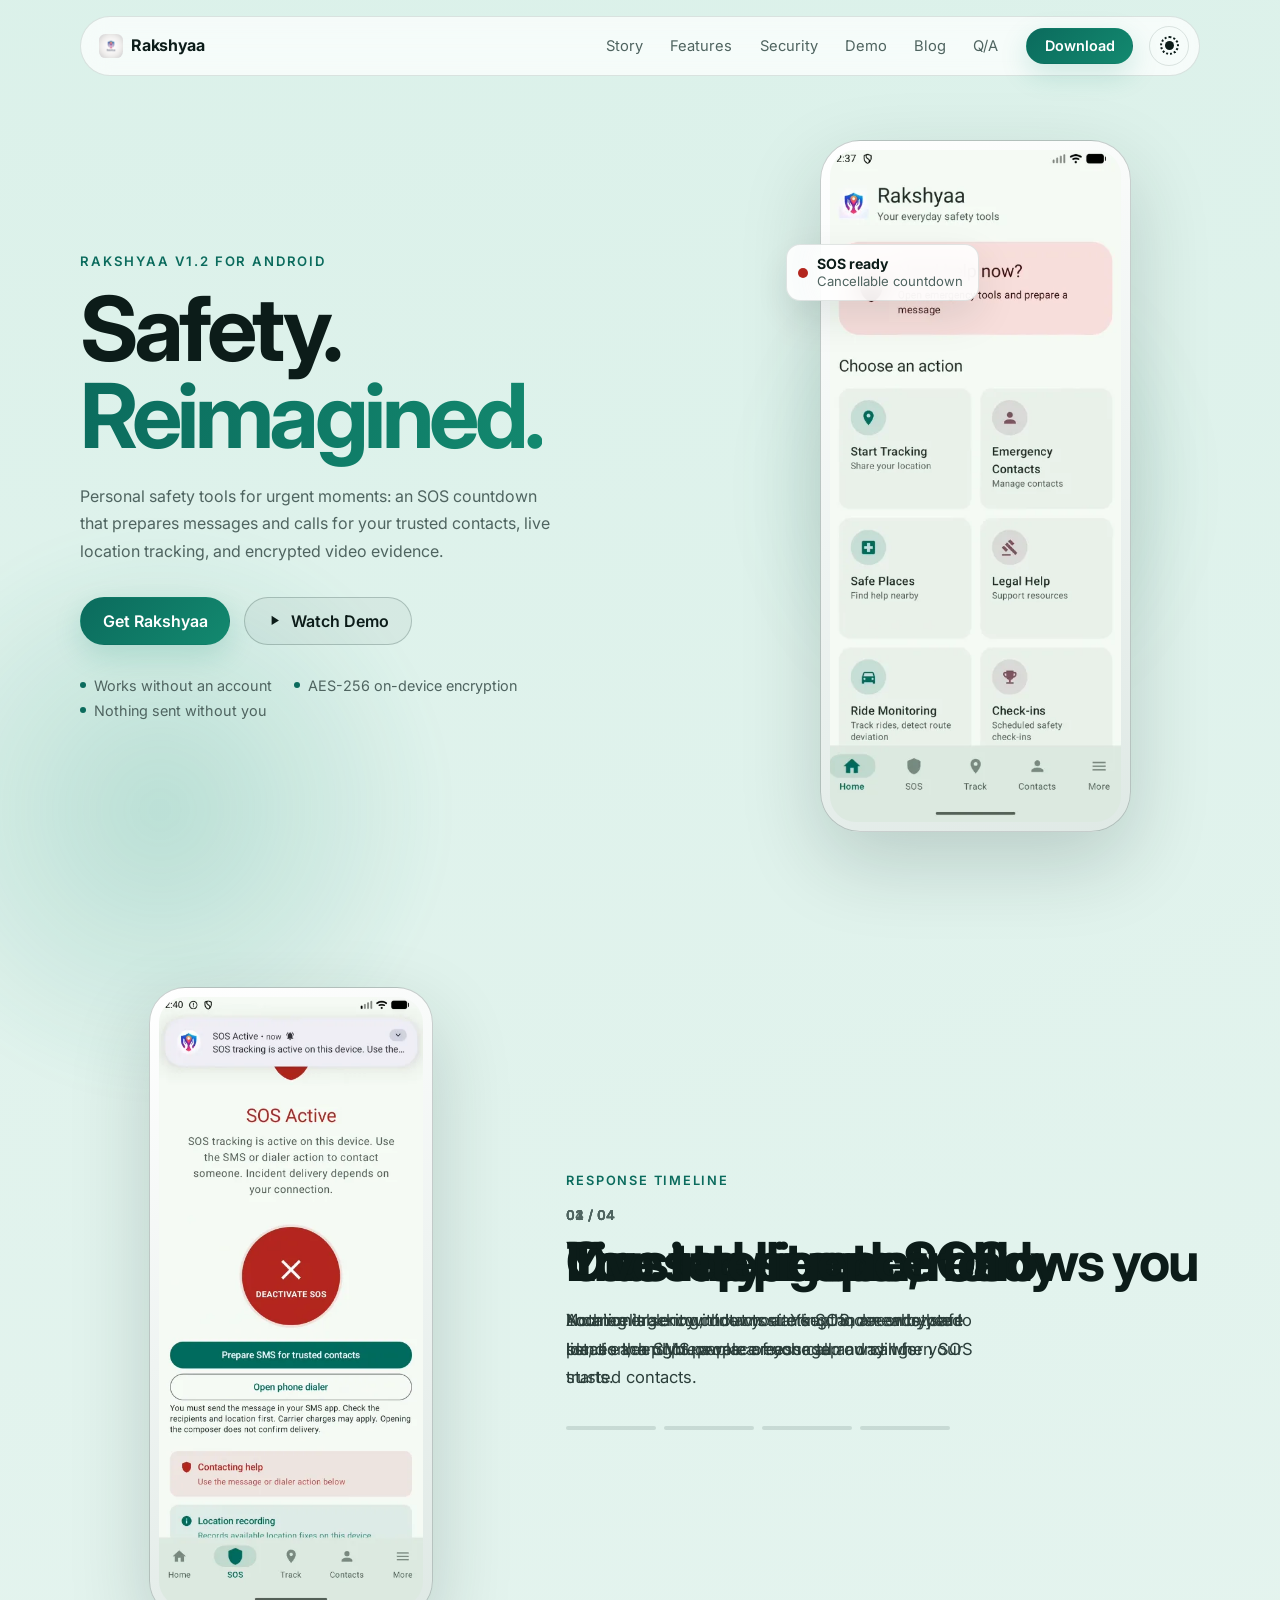
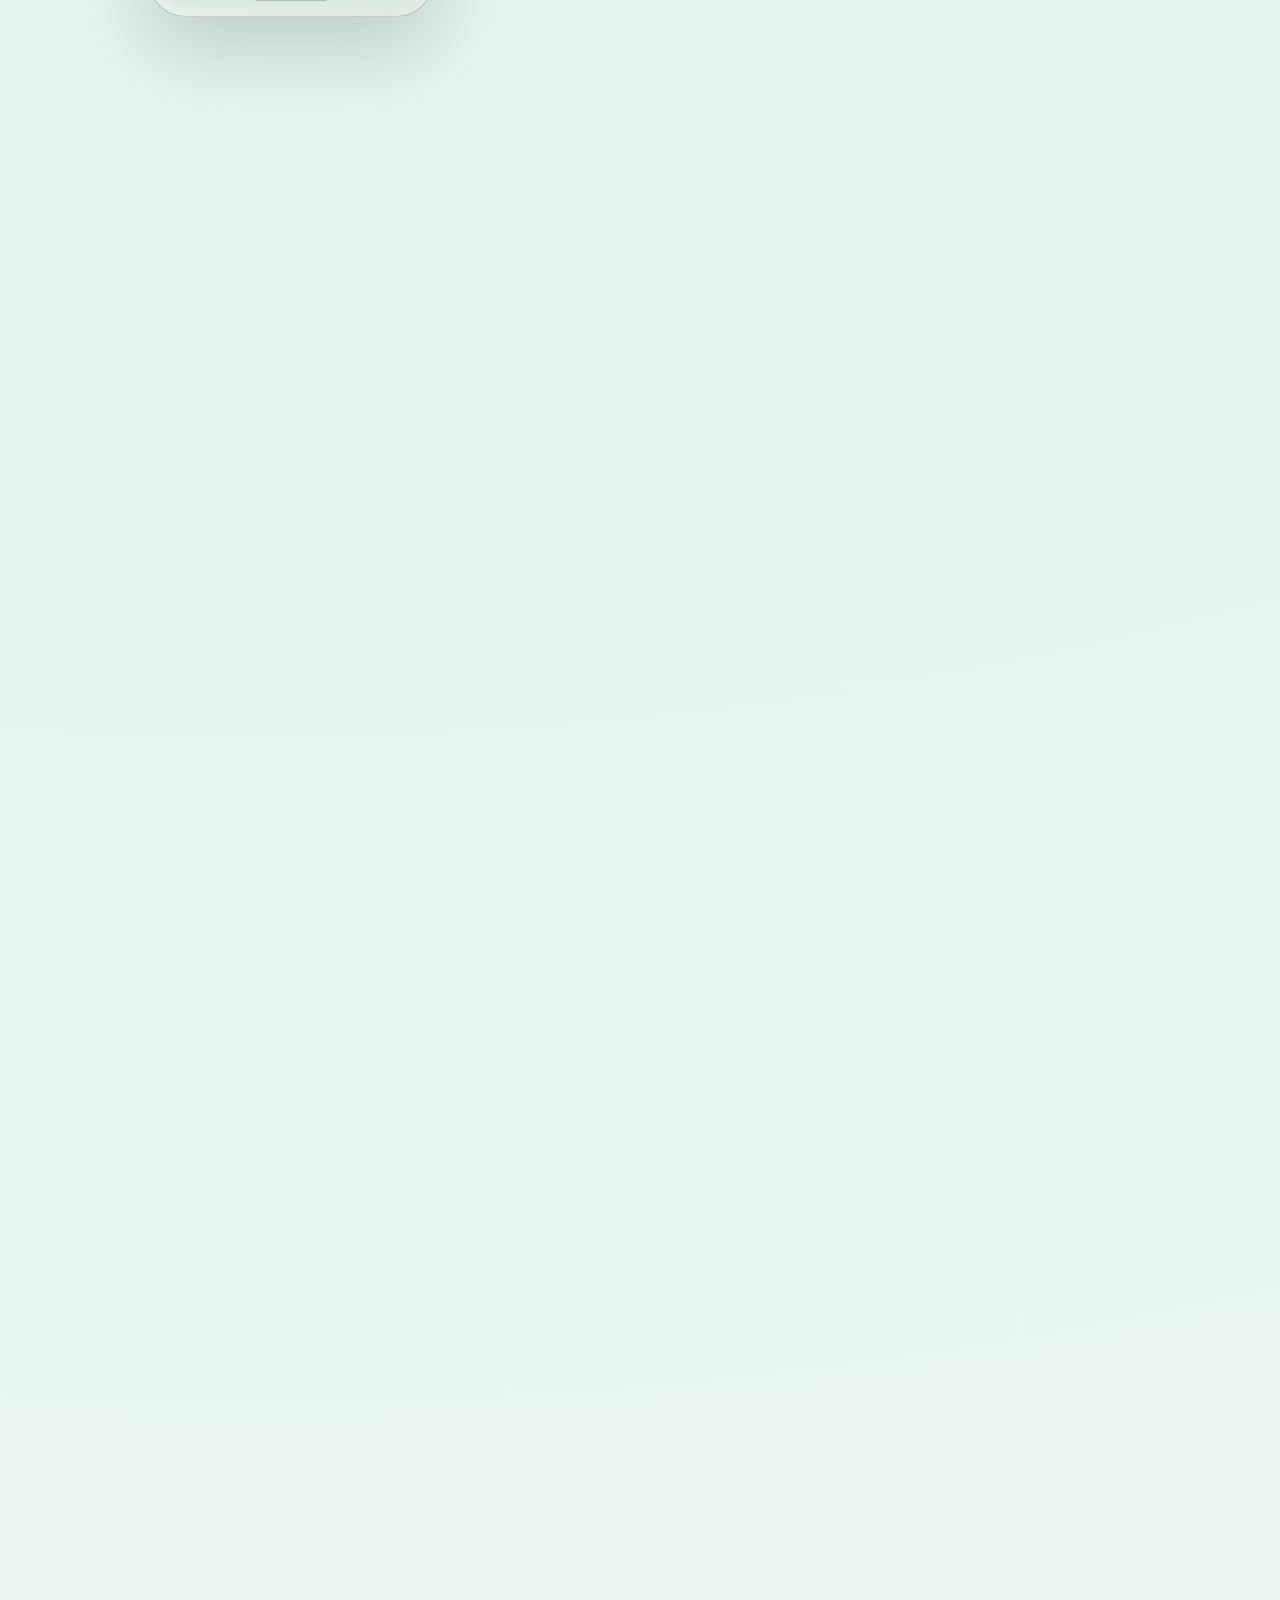
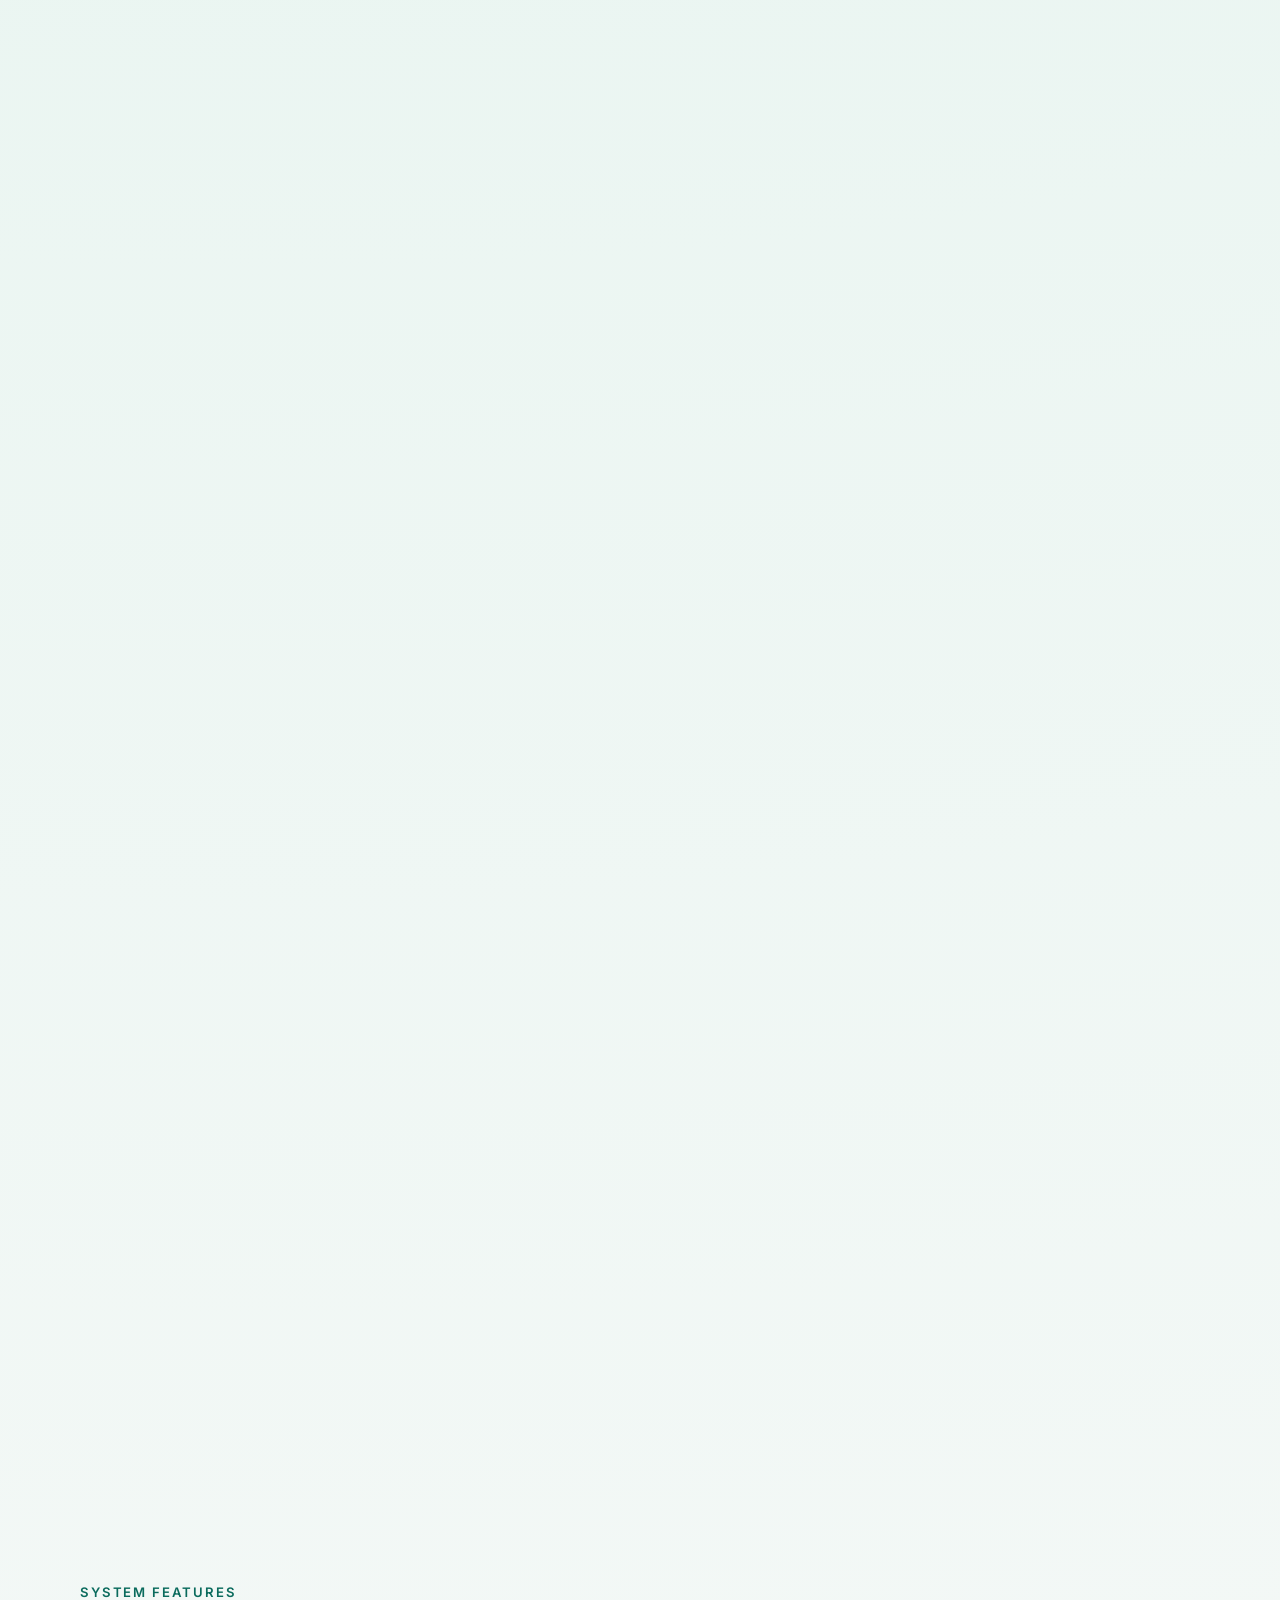
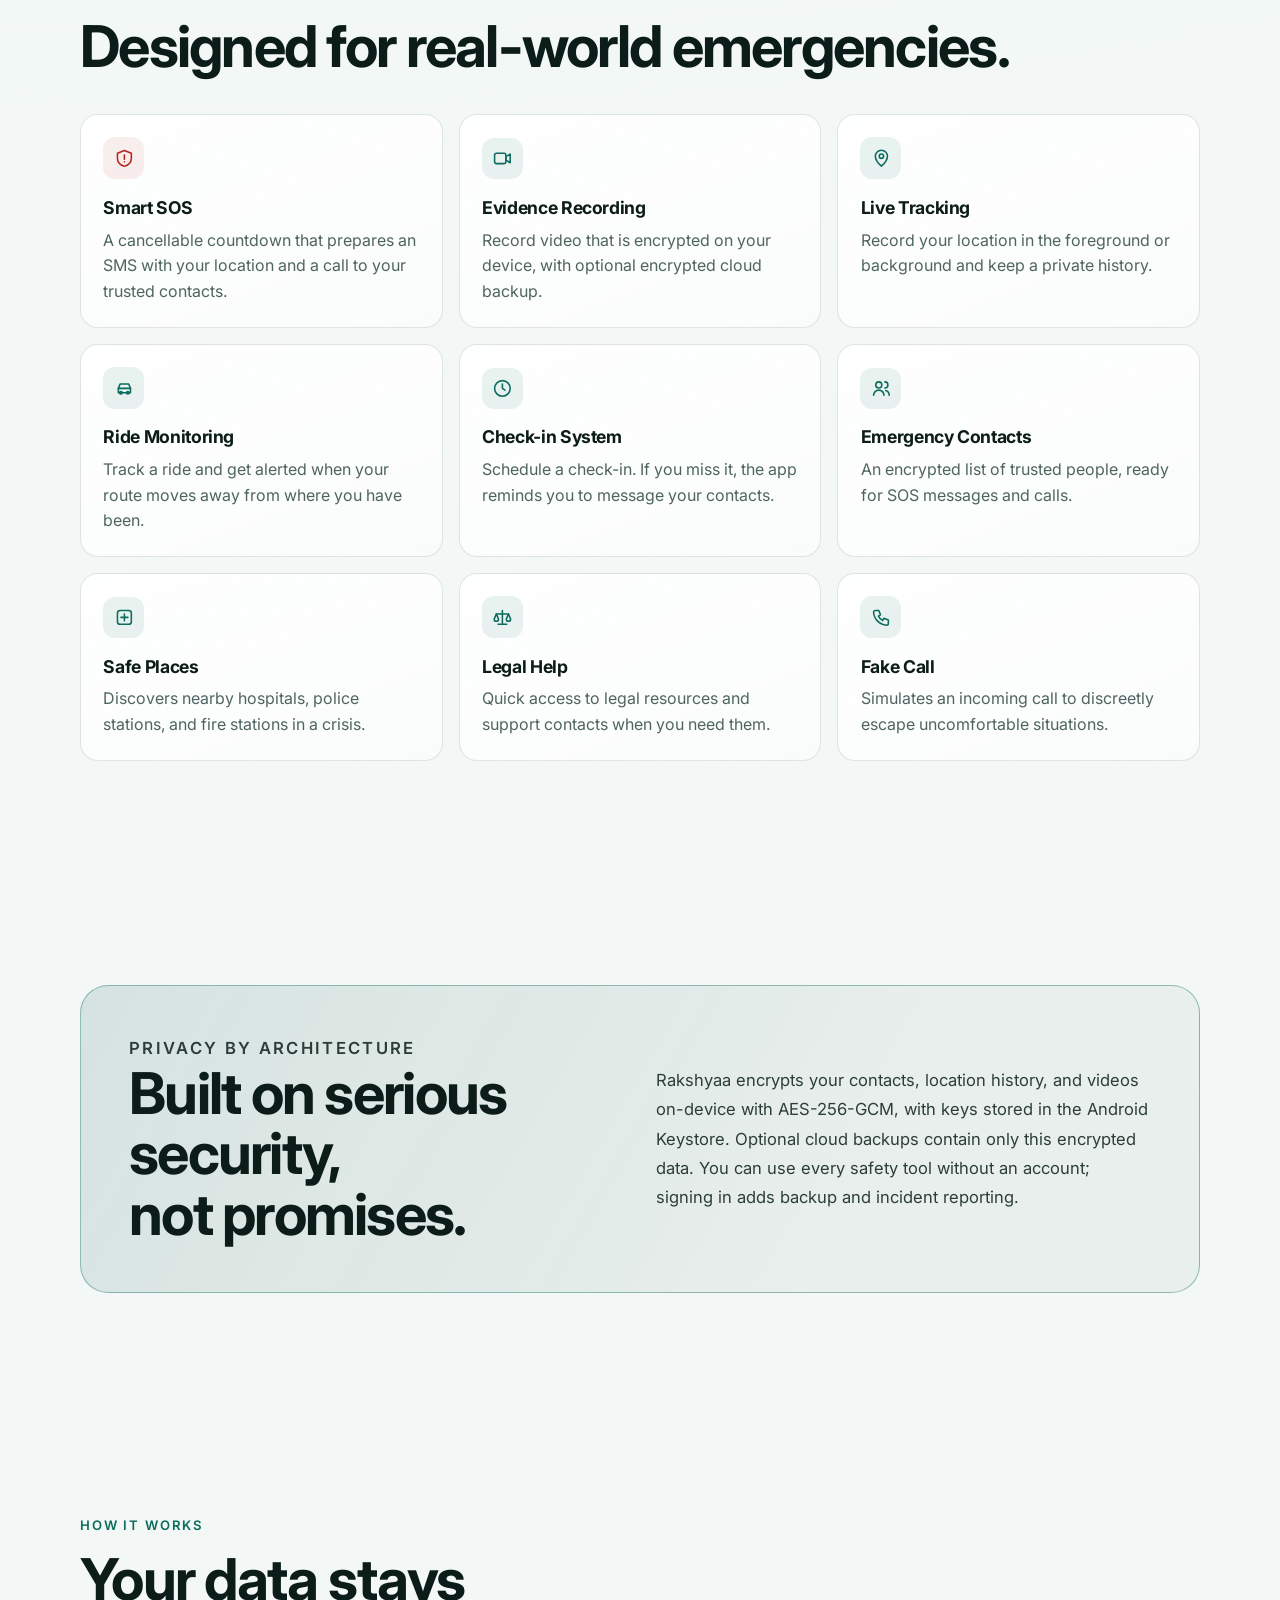
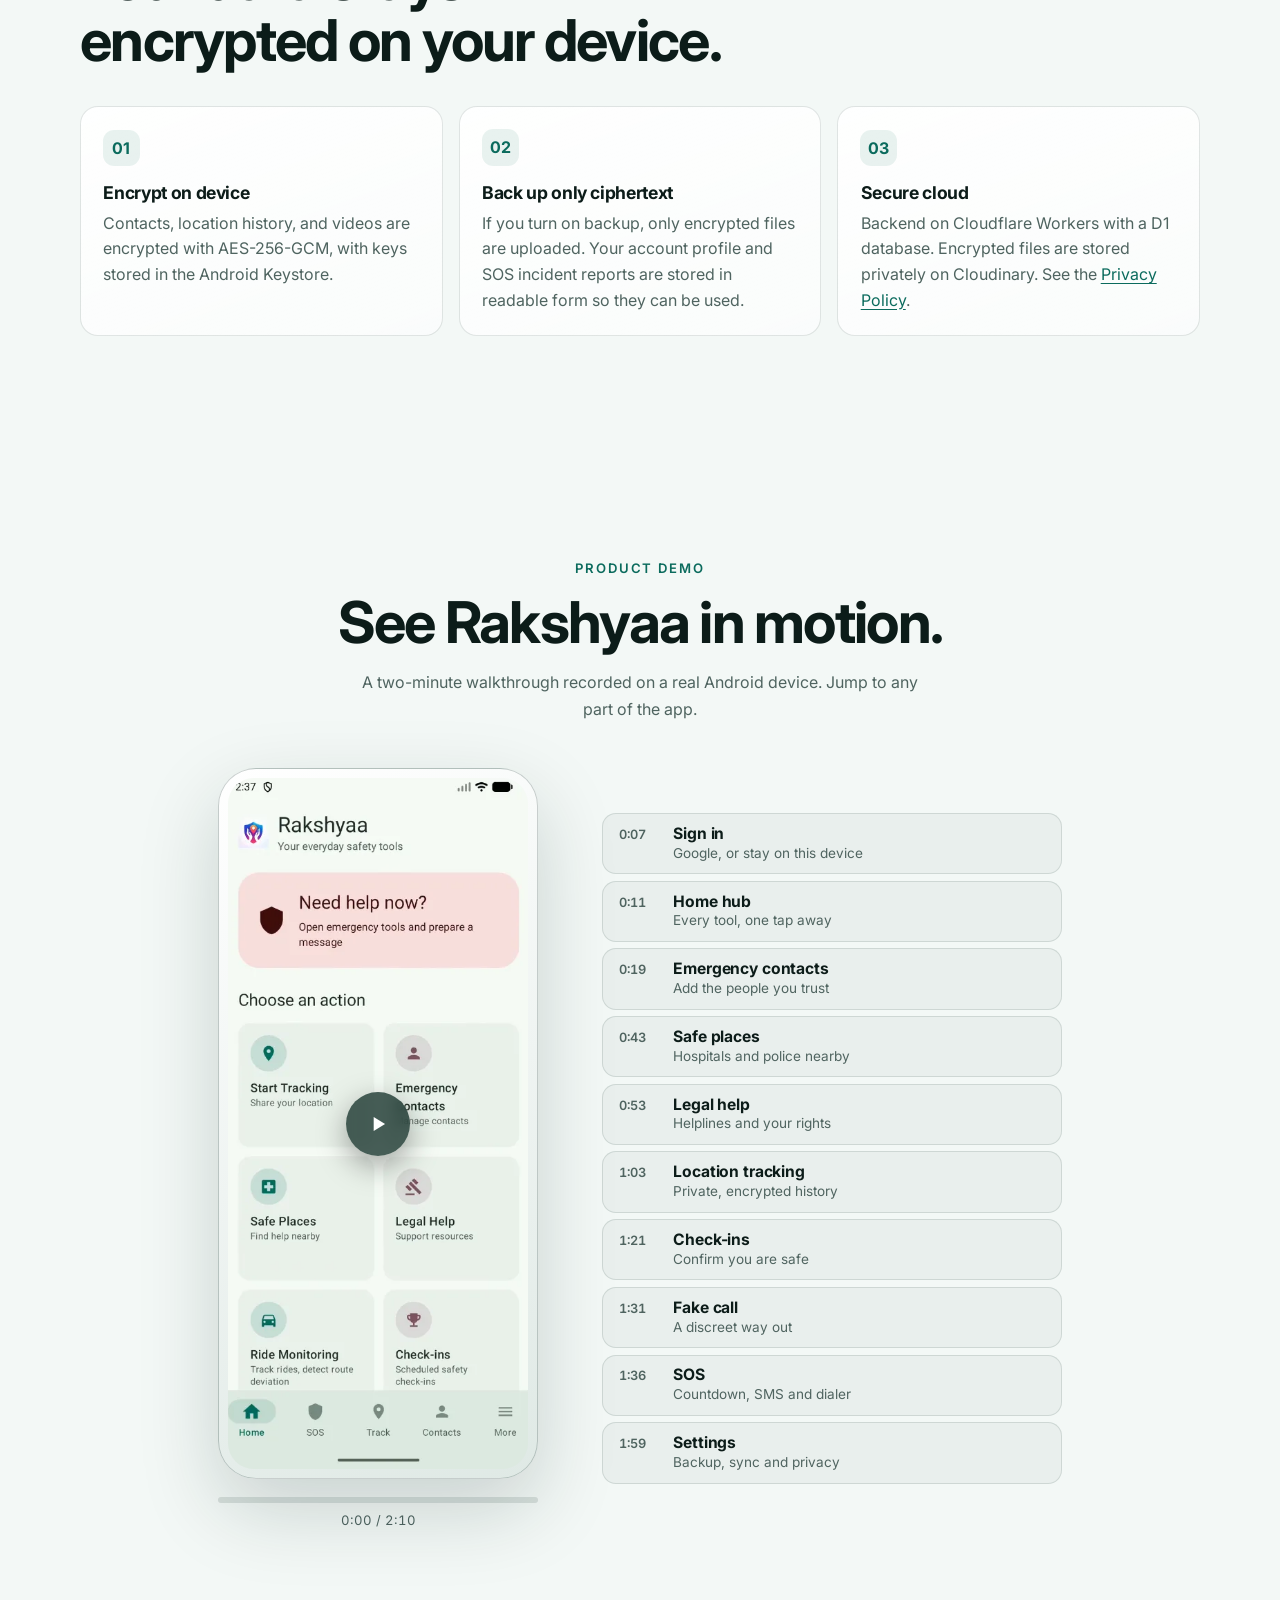
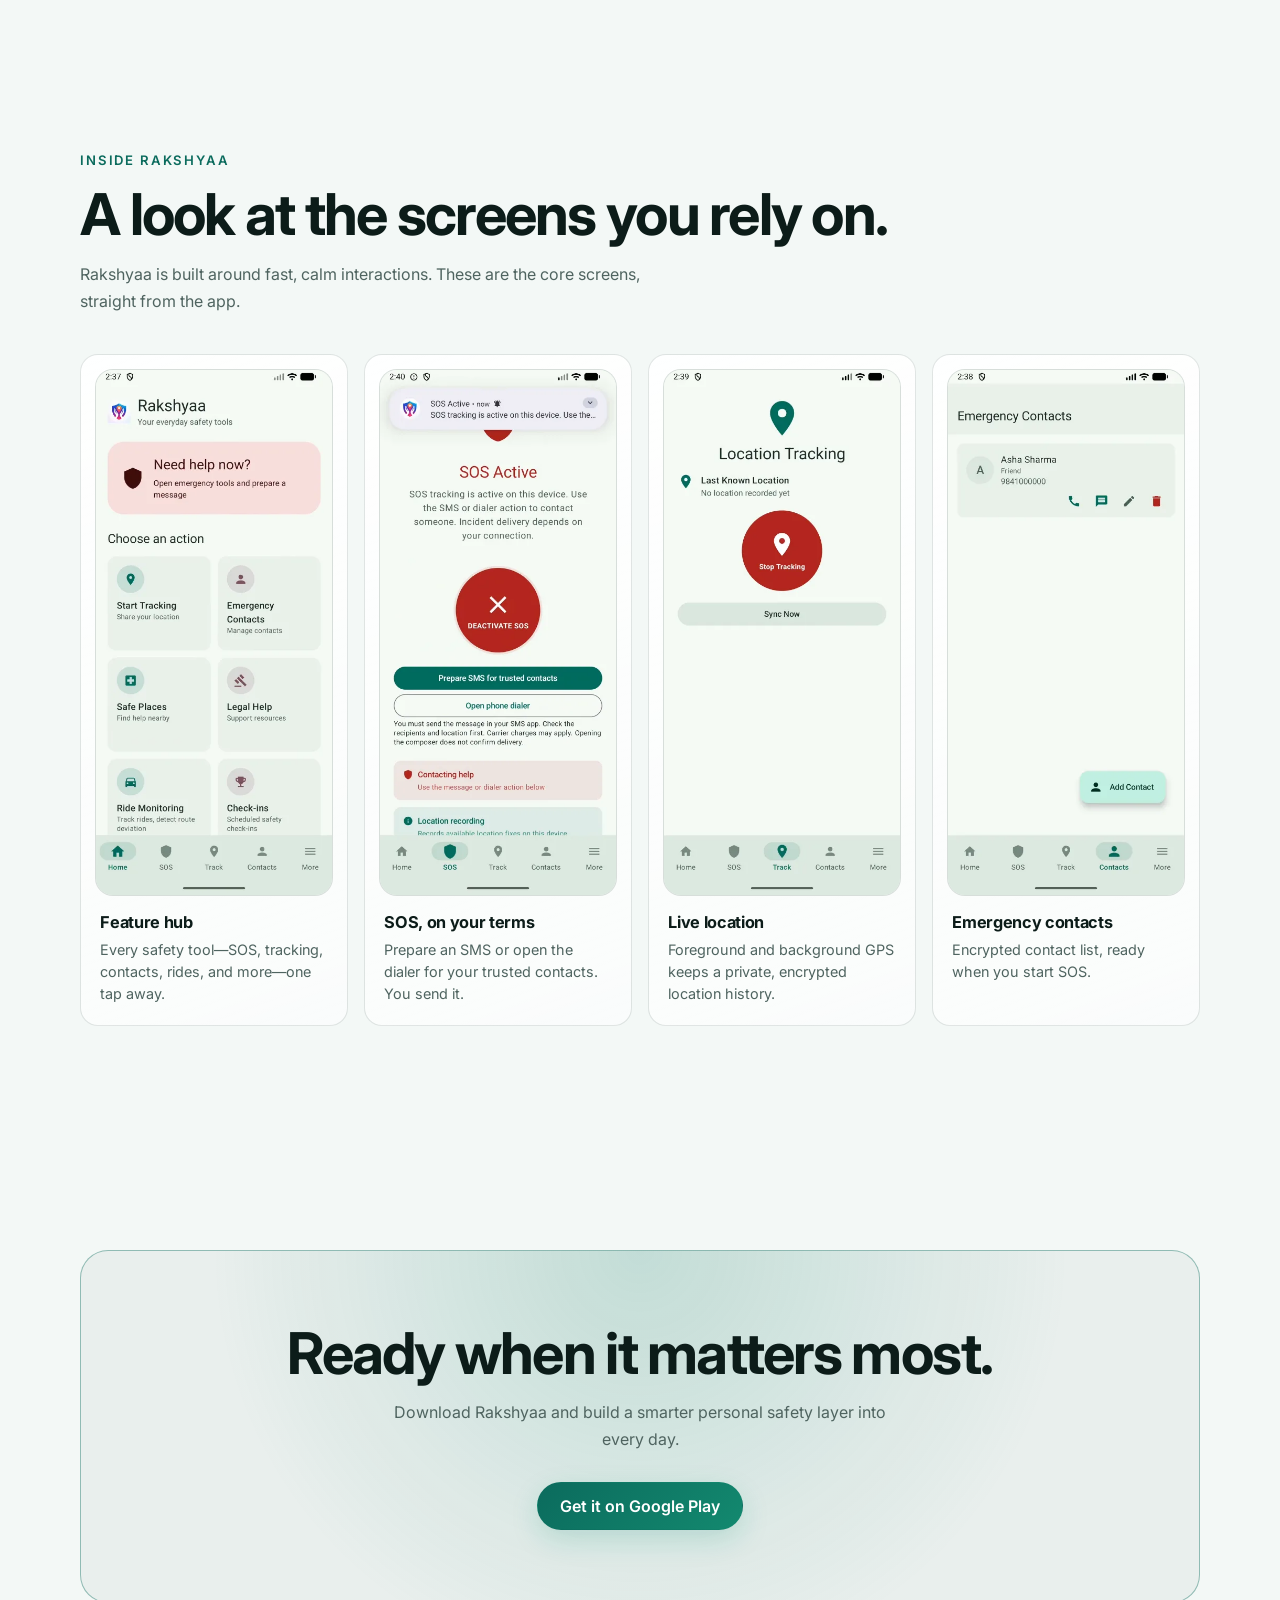
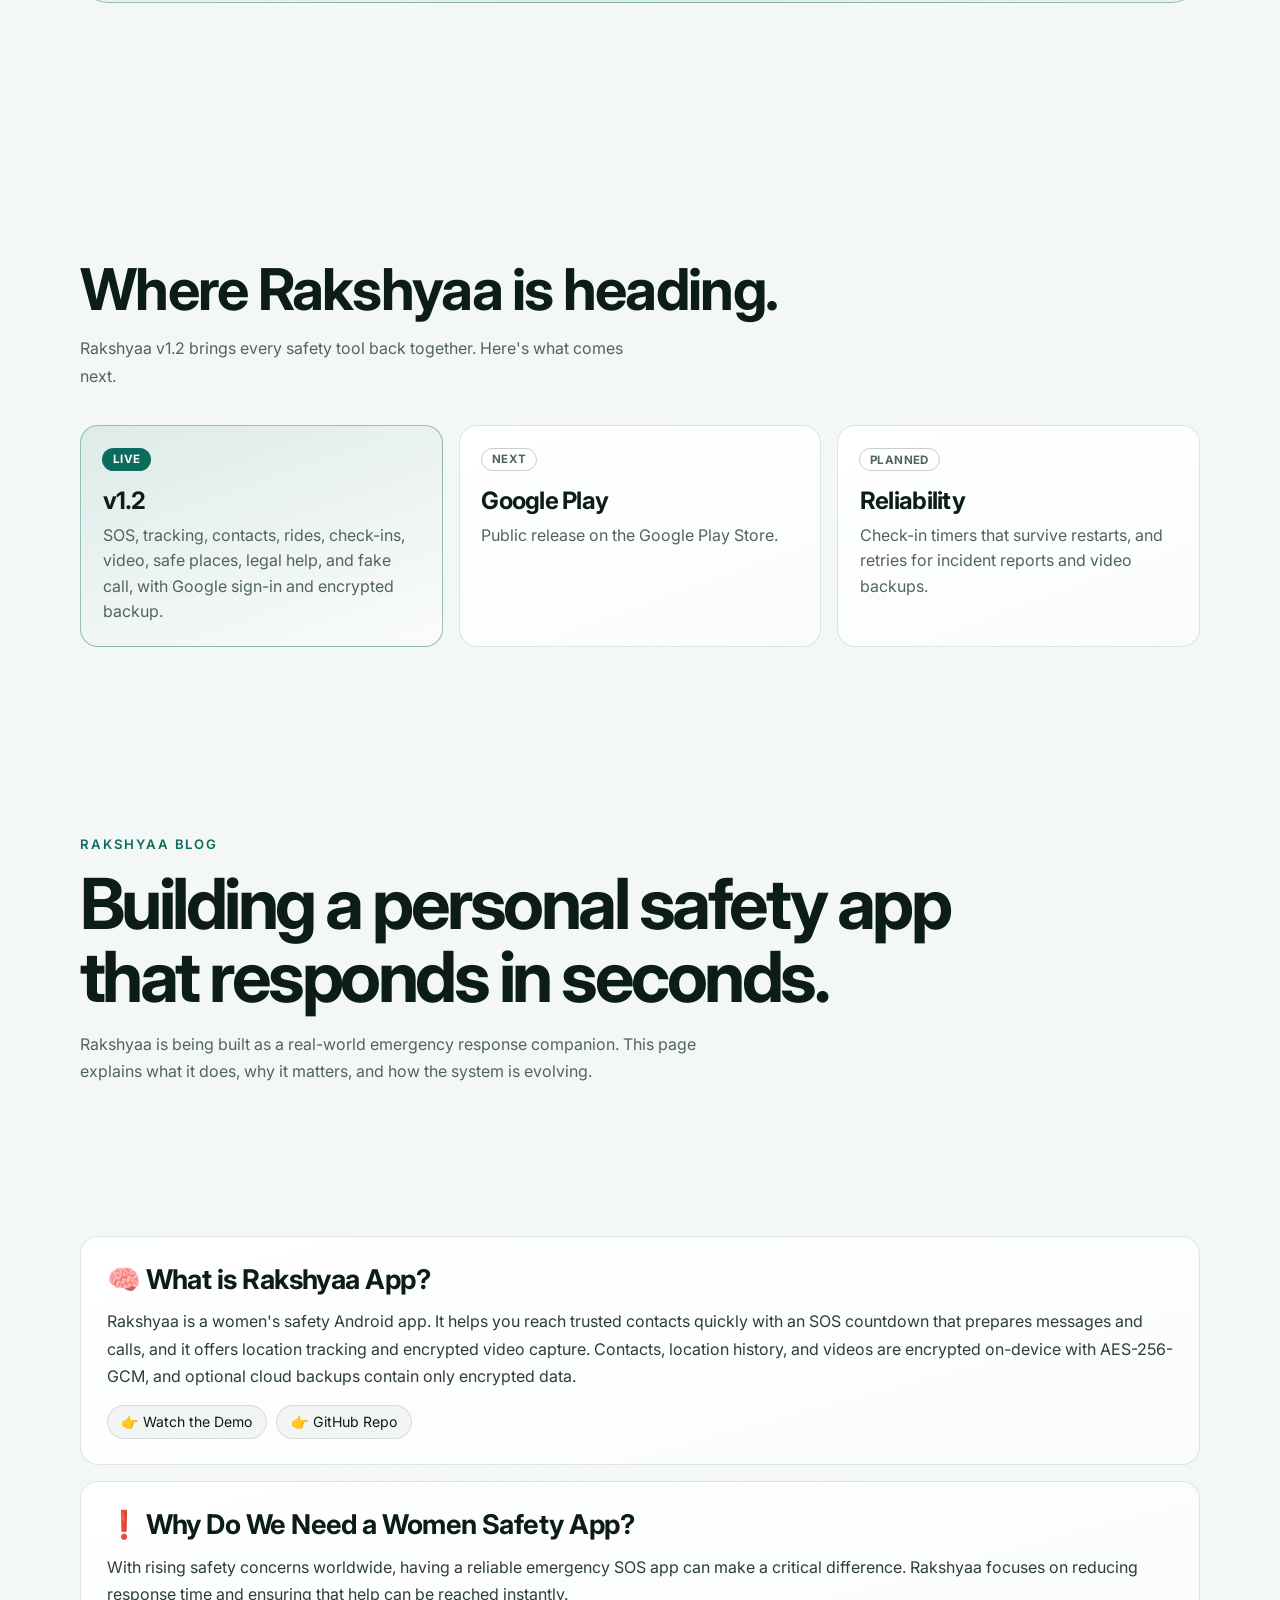
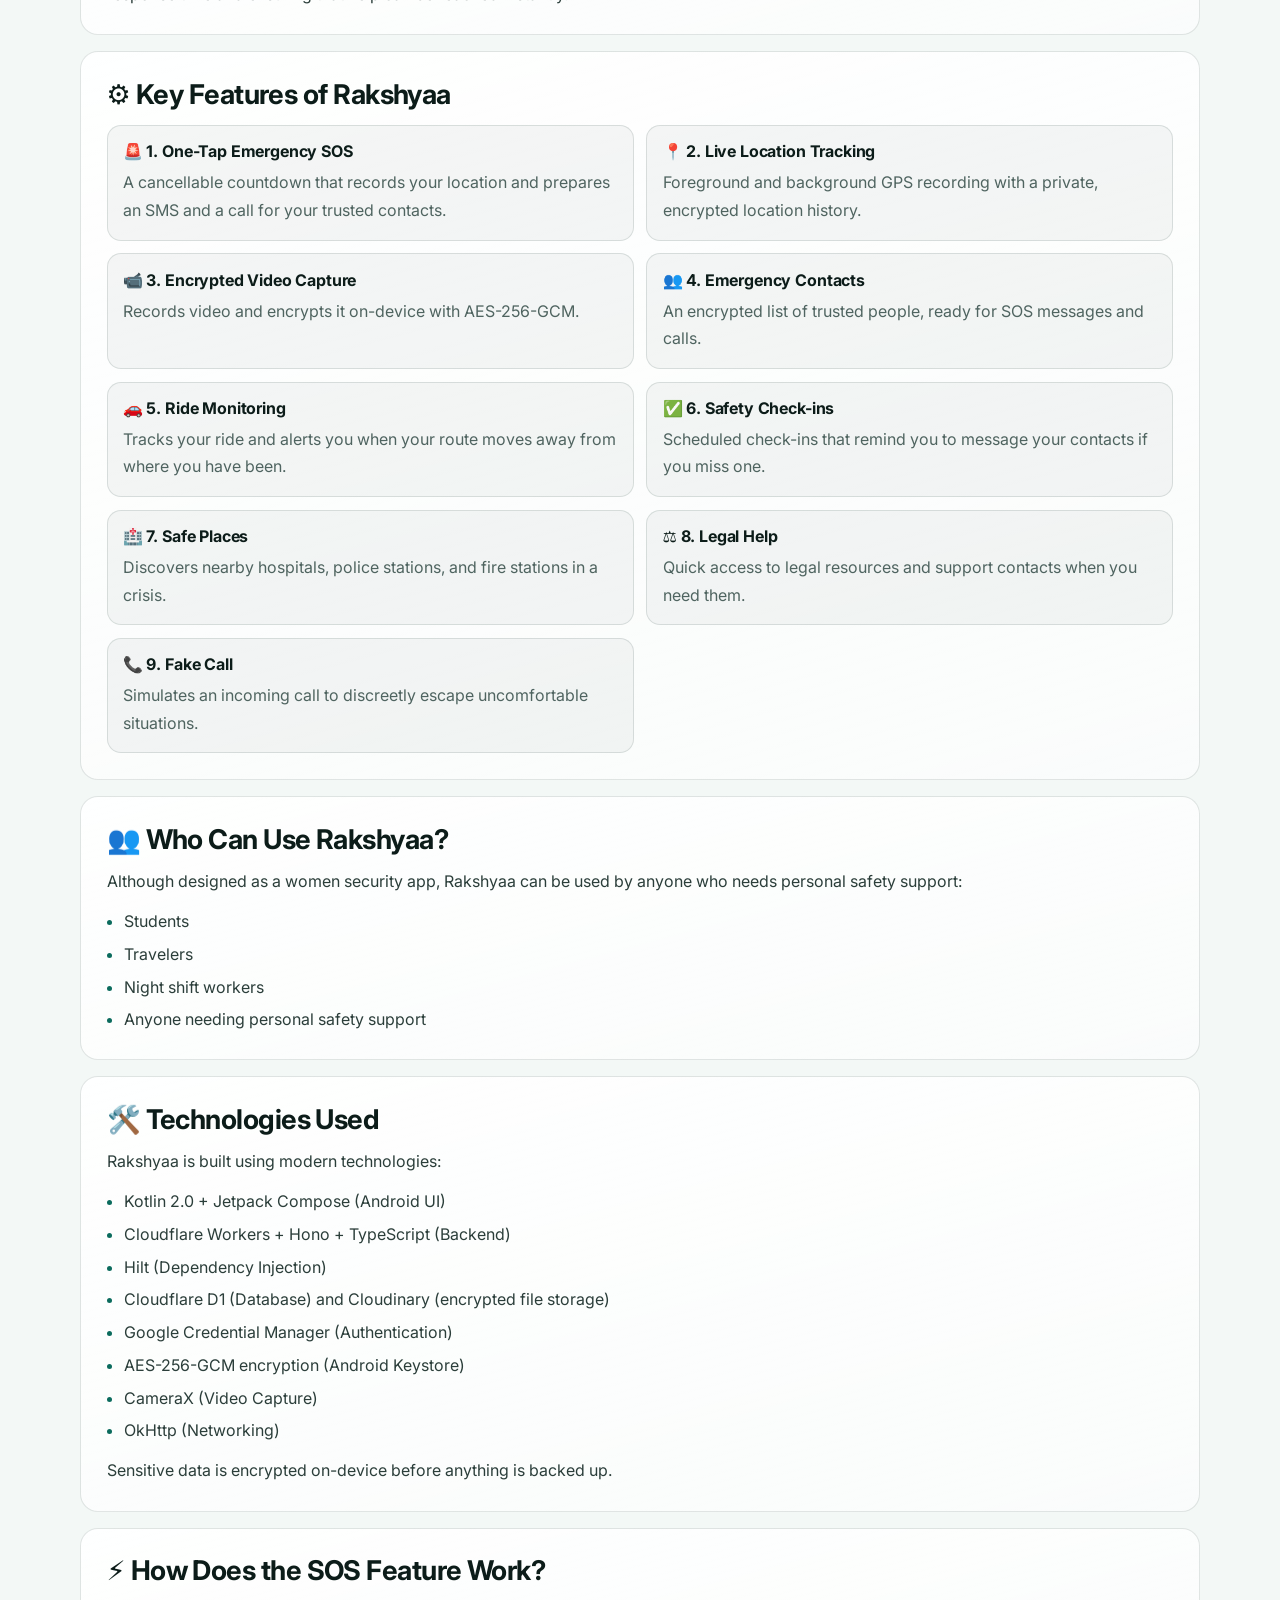
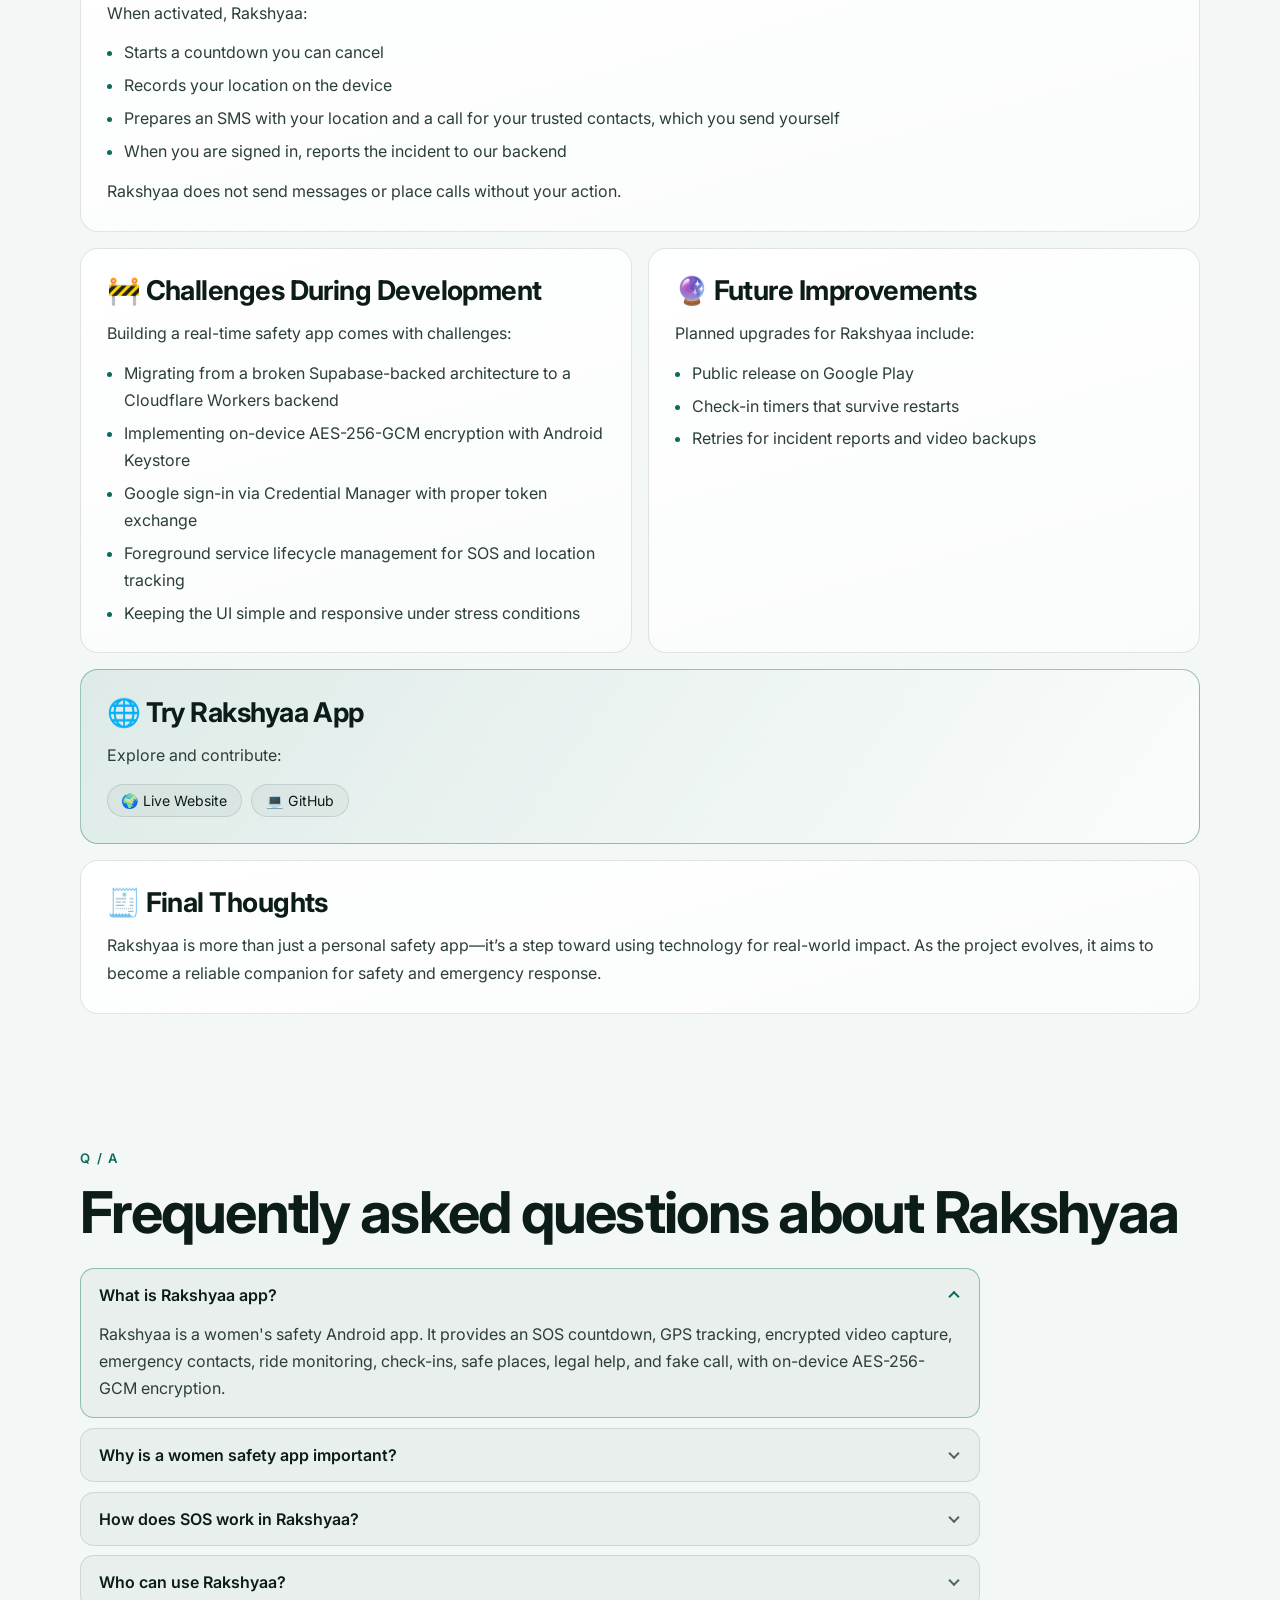
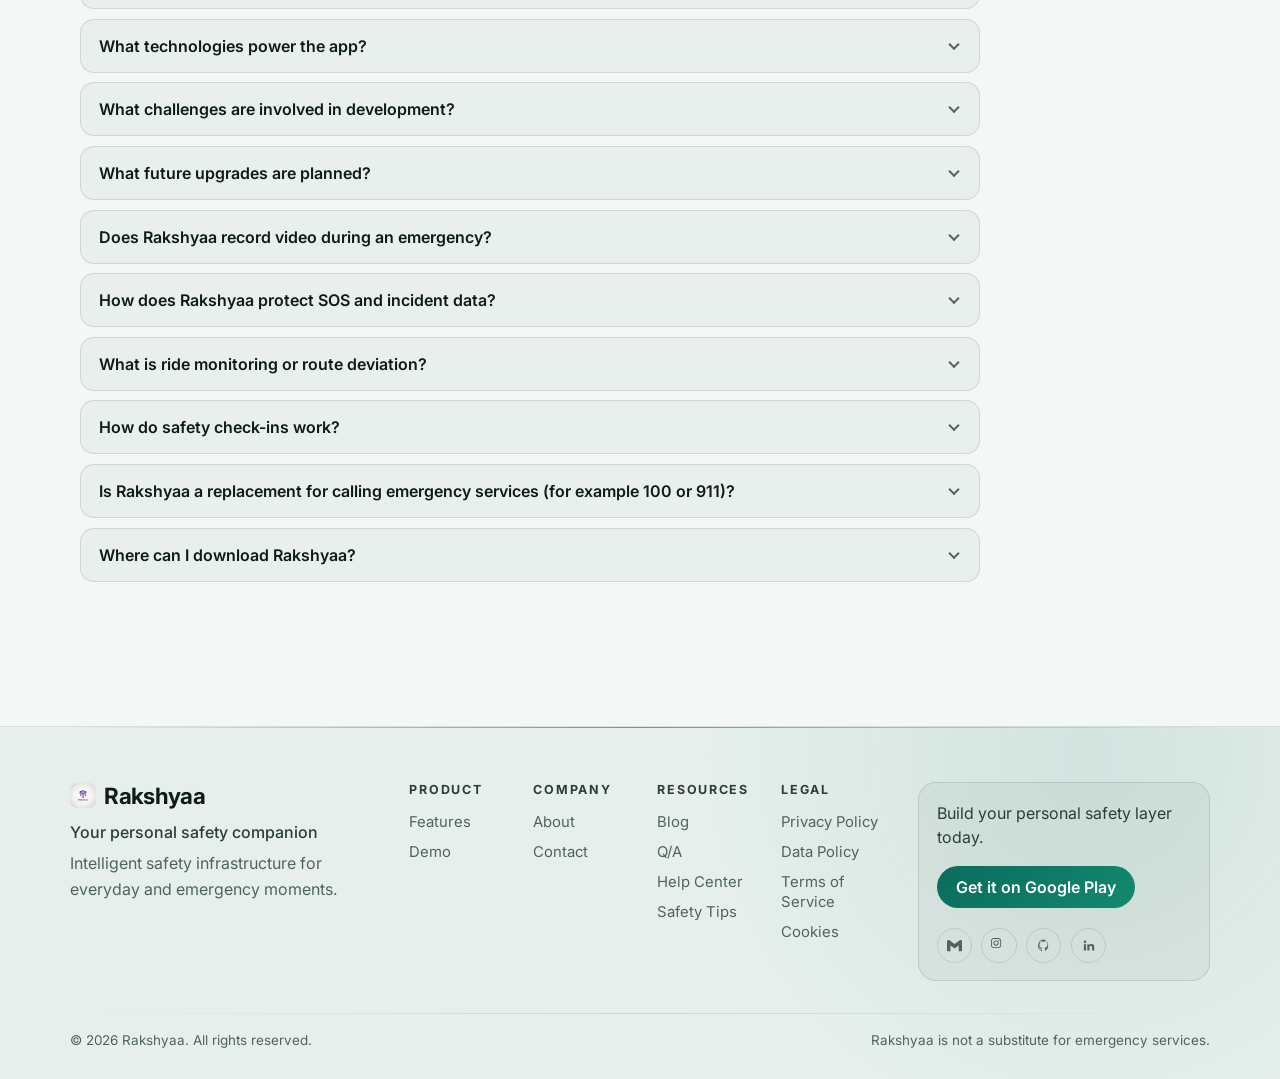
==== commit 00475a52: "new" ====
--- a/index.html
+++ b/index.html
@@ -42,6 +42,7 @@
   <!-- Icons & Stylesheets -->
   <link rel="icon" type="image/png" href="favicon.png" />
   <link rel="stylesheet" href="styles.css" />
+  <script>try{var t=localStorage.getItem("rakshya-theme")||(matchMedia("(prefers-color-scheme: light)").matches?"light":"dark");document.documentElement.setAttribute("data-theme",t)}catch(e){}</script>
 
   <!-- Structured Data (Schema.org) -->
   <script type="application/ld+json">
@@ -142,21 +143,43 @@
       <div class="container hero-grid">
         <div class="hero-copy reveal">
           <p class="eyebrow">Rakshyaa v1.2 for Android</p>
-          <h1>Safety. Reimagined.</h1>
+          <h1>Safety. <span>Reimagined.</span></h1>
           <p class="subtext">
             Personal safety tools for urgent moments: an SOS countdown that prepares messages and calls
             for your trusted contacts, live location tracking, and encrypted video evidence.
           </p>
           <div class="hero-actions">
             <a href="#download" class="btn btn-primary">Get Rakshyaa</a>
-            <a href="#demo" class="btn btn-secondary">Watch Demo</a>
-          </div>
+            <a href="#demo" class="btn btn-secondary">
+              <svg viewBox="0 0 24 24" aria-hidden="true"><path d="M8 5.5v13l10.5-6.5z"/></svg>
+              Watch Demo
+            </a>
+          </div>
+          <ul class="hero-facts">
+            <li>Works without an account</li>
+            <li>AES-256 on-device encryption</li>
+            <li>Nothing sent without you</li>
+          </ul>
         </div>
         <div class="hero-device-wrap reveal">
           <div class="device-glow"></div>
           <div class="phone-tilt" id="phoneTilt">
             <div class="phone-shell">
-              <video src="demo.mp4" autoplay muted loop playsinline aria-label="Rakshyaa app demo"></video>
+              <video
+                src="demo.mp4"
+                poster="assets/screens/home.webp"
+                muted
+                playsinline
+                preload="auto"
+                data-autoplay
+                data-start="11"
+                data-end="126"
+                aria-label="Rakshyaa app walkthrough"
+              ></video>
+              <div class="sos-chip" aria-hidden="true">
+                <span class="sos-dot"></span>
+                <div><strong>SOS ready</strong><span>Cancellable countdown</span></div>
+              </div>
             </div>
           </div>
         </div>
@@ -168,29 +191,47 @@
         <div class="story-sticky container">
           <div class="story-media">
             <div class="story-device">
-              <video src="demo.mp4" autoplay muted loop playsinline></video>
+              <video
+                id="storyVideo"
+                src="demo.mp4"
+                poster="assets/screens/sos.webp"
+                muted
+                playsinline
+                preload="none"
+                aria-label="Rakshyaa app clip for the current step"
+              ></video>
             </div>
           </div>
           <div class="story-copy-panel">
             <p class="story-label">Response Timeline</p>
             <div class="story-slides" id="storySlides">
-              <article class="story-slide">
+              <article class="story-slide is-active" data-start="96" data-end="106">
+                <span class="step-num">01 / 04</span>
                 <h2>One tap starts SOS</h2>
                 <p>A cancellable countdown starts SOS, records your location, and prepares a message and call for your trusted contacts.</p>
               </article>
-              <article class="story-slide">
+              <article class="story-slide" data-start="106" data-end="118">
+                <span class="step-num">02 / 04</span>
                 <h2>You stay in control</h2>
                 <p>Nothing is sent without you. You choose whether to send each SMS or place each call.</p>
               </article>
-              <article class="story-slide">
-                <h2>Evidence you can keep</h2>
-                <p>Record video that is encrypted on your device the moment you stop recording.</p>
+              <article class="story-slide" data-start="19" data-end="38">
+                <span class="step-num">03 / 04</span>
+                <h2>Trusted people, ready</h2>
+                <p>Your emergency contacts are kept in an encrypted list, so the right people are one tap away when SOS starts.</p>
               </article>
-              <article class="story-slide">
+              <article class="story-slide" data-start="63" data-end="76">
+                <span class="step-num">04 / 04</span>
                 <h2>Live intelligence follows you</h2>
                 <p>Location tracking, ride monitoring, and nearby safe places keep you aware of your surroundings.</p>
               </article>
             </div>
+            <ol class="story-steps" aria-hidden="true">
+              <li></li>
+              <li></li>
+              <li></li>
+              <li></li>
+            </ol>
           </div>
         </div>
       </div>
@@ -201,39 +242,48 @@
         <p class="eyebrow reveal">System Features</p>
         <h2 class="section-title reveal">Designed for real-world emergencies.</h2>
         <div class="feature-grid">
-          <article class="feature-card reveal">
+          <article class="feature-card is-sos reveal">
+            <span class="feature-icon" aria-hidden="true"><svg viewBox="0 0 24 24"><path d="M12 3l8 3v6c0 4.5-3.4 8.3-8 9-4.6-.7-8-4.5-8-9V6z"/><path d="M12 8v5M12 16h.01"/></svg></span>
             <h3>Smart SOS</h3>
             <p>A cancellable countdown that prepares an SMS with your location and a call to your trusted contacts.</p>
           </article>
           <article class="feature-card reveal">
+            <span class="feature-icon" aria-hidden="true"><svg viewBox="0 0 24 24"><rect x="3" y="6" width="13" height="12" rx="2"/><path d="M16 10l5-3v10l-5-3z"/></svg></span>
             <h3>Evidence Recording</h3>
             <p>Record video that is encrypted on your device, with optional encrypted cloud backup.</p>
           </article>
           <article class="feature-card reveal">
+            <span class="feature-icon" aria-hidden="true"><svg viewBox="0 0 24 24"><path d="M12 21s-7-6.2-7-11.5a7 7 0 0 1 14 0C19 14.8 12 21 12 21z"/><circle cx="12" cy="9.5" r="2.5"/></svg></span>
             <h3>Live Tracking</h3>
             <p>Record your location in the foreground or background and keep a private history.</p>
           </article>
           <article class="feature-card reveal">
+            <span class="feature-icon" aria-hidden="true"><svg viewBox="0 0 24 24"><path d="M5 17h14v-5l-2-5H7l-2 5z"/><path d="M5 12h14"/><circle cx="8" cy="17" r="1.5"/><circle cx="16" cy="17" r="1.5"/></svg></span>
             <h3>Ride Monitoring</h3>
             <p>Track a ride and get alerted when your route moves away from where you have been.</p>
           </article>
           <article class="feature-card reveal">
+            <span class="feature-icon" aria-hidden="true"><svg viewBox="0 0 24 24"><circle cx="12" cy="12" r="9"/><path d="M12 7v5l3 2"/></svg></span>
             <h3>Check-in System</h3>
             <p>Schedule a check-in. If you miss it, the app reminds you to message your contacts.</p>
           </article>
           <article class="feature-card reveal">
+            <span class="feature-icon" aria-hidden="true"><svg viewBox="0 0 24 24"><circle cx="9" cy="8" r="3.5"/><path d="M3 20c0-3.3 2.7-6 6-6s6 2.7 6 6"/><path d="M16 4.5a3.5 3.5 0 0 1 0 7M21 20c0-2.6-1.6-4.8-4-5.6"/></svg></span>
             <h3>Emergency Contacts</h3>
             <p>An encrypted list of trusted people, ready for SOS messages and calls.</p>
           </article>
           <article class="feature-card reveal">
+            <span class="feature-icon" aria-hidden="true"><svg viewBox="0 0 24 24"><rect x="4" y="4" width="16" height="16" rx="3"/><path d="M12 8v8M8 12h8"/></svg></span>
             <h3>Safe Places</h3>
             <p>Discovers nearby hospitals, police stations, and fire stations in a crisis.</p>
           </article>
           <article class="feature-card reveal">
+            <span class="feature-icon" aria-hidden="true"><svg viewBox="0 0 24 24"><path d="M12 4v16M7 20h10M5 8h14"/><path d="M5 8l-2.5 6a2.5 2.5 0 0 0 5 0zM19 8l-2.5 6a2.5 2.5 0 0 0 5 0z"/></svg></span>
             <h3>Legal Help</h3>
             <p>Quick access to legal resources and support contacts when you need them.</p>
           </article>
           <article class="feature-card reveal">
+            <span class="feature-icon" aria-hidden="true"><svg viewBox="0 0 24 24"><path d="M5 4h4l2 5-2.5 1.5a11 11 0 0 0 5 5L15 13l5 2v4a2 2 0 0 1-2 2A16 16 0 0 1 3 6a2 2 0 0 1 2-2"/></svg></span>
             <h3>Fake Call</h3>
             <p>Simulates an incoming call to discreetly escape uncomfortable situations.</p>
           </article>
@@ -281,16 +331,42 @@
     </section>
 
     <section id="demo" class="demo section">
-      <div class="container reveal">
-        <p class="eyebrow">Product Demo</p>
-        <h2 class="section-title">See Rakshyaa in motion.</h2>
-        <div class="hero-device-wrap reveal">
-          <div class="device-glow"></div>
-          <div class="phone-tilt" id="phoneTiltDemo">
-            <div class="mini">
-              <video src="demo.mp4" autoplay muted loop playsinline aria-label="Rakshyaa app demo"></video>
-            </div>
-          </div>
+      <div class="container">
+        <p class="eyebrow reveal">Product Demo</p>
+        <h2 class="section-title reveal">See Rakshyaa in motion.</h2>
+        <p class="section-lead reveal">A two-minute walkthrough recorded on a real Android device. Jump to any part of the app.</p>
+        <div class="demo-layout">
+          <div class="demo-stage reveal" id="demoStage">
+            <div class="demo-device">
+              <video
+                id="demoVideo"
+                src="demo.mp4"
+                poster="assets/screens/home.webp"
+                muted
+                playsinline
+                preload="none"
+                aria-label="Rakshyaa full app demo"
+              ></video>
+              <button class="demo-play" id="demoPlay" type="button" aria-label="Play demo">
+                <svg class="icon-play" viewBox="0 0 24 24" aria-hidden="true"><path d="M8 5.5v13l10.5-6.5z"/></svg>
+                <svg class="icon-pause" viewBox="0 0 24 24" aria-hidden="true"><path d="M7 5h3.5v14H7zM13.5 5H17v14h-3.5z"/></svg>
+              </button>
+            </div>
+            <div class="demo-progress" id="demoProgress" role="slider" aria-label="Seek demo" aria-valuemin="0" aria-valuemax="100" aria-valuenow="0" tabindex="0"><span></span></div>
+            <p class="demo-time" id="demoTime">0:00 / 2:10</p>
+          </div>
+          <ol class="demo-chapters reveal" id="demoChapters">
+            <li><button class="demo-chapter" type="button" data-time="7"><time>0:07</time><strong>Sign in</strong><span>Google, or stay on this device</span></button></li>
+            <li><button class="demo-chapter" type="button" data-time="11"><time>0:11</time><strong>Home hub</strong><span>Every tool, one tap away</span></button></li>
+            <li><button class="demo-chapter" type="button" data-time="19"><time>0:19</time><strong>Emergency contacts</strong><span>Add the people you trust</span></button></li>
+            <li><button class="demo-chapter" type="button" data-time="43"><time>0:43</time><strong>Safe places</strong><span>Hospitals and police nearby</span></button></li>
+            <li><button class="demo-chapter" type="button" data-time="53"><time>0:53</time><strong>Legal help</strong><span>Helplines and your rights</span></button></li>
+            <li><button class="demo-chapter" type="button" data-time="63"><time>1:03</time><strong>Location tracking</strong><span>Private, encrypted history</span></button></li>
+            <li><button class="demo-chapter" type="button" data-time="81"><time>1:21</time><strong>Check-ins</strong><span>Confirm you are safe</span></button></li>
+            <li><button class="demo-chapter" type="button" data-time="91"><time>1:31</time><strong>Fake call</strong><span>A discreet way out</span></button></li>
+            <li><button class="demo-chapter is-sos" type="button" data-time="96"><time>1:36</time><strong>SOS</strong><span>Countdown, SMS and dialer</span></button></li>
+            <li><button class="demo-chapter" type="button" data-time="119"><time>1:59</time><strong>Settings</strong><span>Backup, sync and privacy</span></button></li>
+          </ol>
         </div>
       </div>
     </section>
@@ -298,27 +374,14 @@
     <section id="screens" class="screens section">
       <div class="container">
         <p class="eyebrow reveal">Inside Rakshyaa</p>
-        <h2 class="section-title reveal">A look at the screen you rely on.</h2>
-        <p class="screens-subtext reveal">
-          Rakshyaa is built around fast, calm interactions. Here's a preview of the core screens.
+        <h2 class="section-title reveal">A look at the screens you rely on.</h2>
+        <p class="section-lead reveal">
+          Rakshyaa is built around fast, calm interactions. These are the core screens, straight from the app.
         </p>
         <div class="screens-grid">
           <figure class="screen-card reveal">
-            <div class="screen-frame phone">
-              <div class="screen-ph">
-                <span>Login</span>
-              </div>
-            </div>
-            <figcaption>
-              <h3>Secure sign-in</h3>
-              <p>Sign in with Google, or continue on this device without an account.</p>
-            </figcaption>
-          </figure>
-          <figure class="screen-card reveal">
-            <div class="screen-frame phone">
-              <div class="screen-ph">
-                <span>Home</span>
-              </div>
+            <div class="screen-frame">
+              <img src="assets/screens/home.webp" alt="Rakshyaa home screen with a Need help now card and a grid of safety tools" width="450" height="1000" loading="lazy" />
             </div>
             <figcaption>
               <h3>Feature hub</h3>
@@ -326,10 +389,17 @@
             </figcaption>
           </figure>
           <figure class="screen-card reveal">
-            <div class="screen-frame phone">
-              <div class="screen-ph">
-                <span>Track</span>
-              </div>
+            <div class="screen-frame">
+              <img src="assets/screens/sos.webp" alt="SOS Active screen with deactivate button and options to prepare an SMS or open the dialer" width="450" height="1000" loading="lazy" />
+            </div>
+            <figcaption>
+              <h3>SOS, on your terms</h3>
+              <p>Prepare an SMS or open the dialer for your trusted contacts. You send it.</p>
+            </figcaption>
+          </figure>
+          <figure class="screen-card reveal">
+            <div class="screen-frame">
+              <img src="assets/screens/track.webp" alt="Location Tracking screen with a stop tracking button" width="450" height="1000" loading="lazy" />
             </div>
             <figcaption>
               <h3>Live location</h3>
@@ -337,10 +407,8 @@
             </figcaption>
           </figure>
           <figure class="screen-card reveal">
-            <div class="screen-frame phone">
-              <div class="screen-ph">
-                <span>Contacts</span>
-              </div>
+            <div class="screen-frame">
+              <img src="assets/screens/contacts.webp" alt="Emergency Contacts screen listing a trusted contact with call and message actions" width="450" height="1000" loading="lazy" />
             </div>
             <figcaption>
               <h3>Emergency contacts</h3>
@@ -372,7 +440,7 @@
       <div class="container">
         <p class="eyebrow reveal">Roadmap</p>
         <h2 class="section-title reveal">Where Rakshyaa is heading.</h2>
-        <p class="roadmap-subtext reveal">
+        <p class="section-lead reveal">
           Rakshyaa v1.2 brings every safety tool back together. Here's what comes next.
         </p>
         <div class="roadmap-grid">
@@ -404,7 +472,7 @@
           what it does, why it matters, and how the system is evolving.
         </p>
         <div class="blog-actions reveal">
-          <a class="btn btn-primary" href="#hero">Live Demo</a>
+          <a class="btn btn-primary" href="#demo">Watch the Demo</a>
           <a class="btn btn-secondary" href="https://github.com/proobker/rakshyaa">GitHub Repo</a>
         </div>
       </div>
@@ -421,7 +489,7 @@
             with AES-256-GCM, and optional cloud backups contain only encrypted data.
           </p>
           <div class="inline-links">
-            <a href="#hero">👉 Live Demo</a>
+            <a href="#demo">👉 Watch the Demo</a>
             <a href="https://github.com/proobker/rakshyaa">👉 GitHub Repo</a>
           </div>
         </article>
@@ -696,7 +764,7 @@
             <h3>Product</h3>
             <ul>
               <li><a href="#features">Features</a></li>
-              <li><a href="#demo">App</a></li>
+              <li><a href="#demo">Demo</a></li>
             </ul>
           </div>
           <div class="footer-col">
--- a/styles.css
+++ b/styles.css
@@ -1,1433 +1,1688 @@
-:root {
-  --bg: #000000;
-  --bg-soft: #06070b;
-  --surface: rgba(255, 255, 255, 0.06);
-  --surface-strong: rgba(255, 255, 255, 0.1);
-  --text: #f5f7ff;
-  --muted: #a8afc4;
-  --line: rgba(255, 255, 255, 0.14);
-  --accent: #8db6ff;
-  --accent-soft: #72d4ff;
-  --footer-bg: #030407;
-  --footer-surface: rgba(255, 255, 255, 0.04);
-  --footer-line: rgba(255, 255, 255, 0.12);
-  --footer-line-soft: rgba(255, 255, 255, 0.08);
-  --footer-text: #f2f5ff;
-  --footer-muted: #9ba5bf;
-  --footer-accent-a: #8aa6ff;
-  --footer-accent-b: #74d8ff;
-  --footer-radius: 28px;
-  --footer-ease: cubic-bezier(0.22, 1, 0.36, 1);
-  --radius-lg: 28px;
-  --radius-md: 18px;
-  --container: 1120px;
-  --ease-out: cubic-bezier(0.22, 1, 0.36, 1);
-}
-
-[data-theme="light"] {
-  --bg: #f6f8ff;
-  --bg-soft: #eef1fb;
-  --surface: rgba(15, 23, 42, 0.04);
-  --surface-strong: rgba(15, 23, 42, 0.08);
-  --text: #0b1220;
-  --muted: #4b5570;
-  --line: rgba(15, 23, 42, 0.14);
-  --accent: #3b6fd0;
-  --accent-soft: #2f8fcc;
-  --footer-bg: #e9edf8;
-  --footer-surface: rgba(15, 23, 42, 0.04);
-  --footer-line: rgba(15, 23, 42, 0.12);
-  --footer-line-soft: rgba(15, 23, 42, 0.08);
-  --footer-text: #0b1220;
-  --footer-muted: #4b5570;
-  --footer-accent-a: #2c5bd1;
-  --footer-accent-b: #1f8ec2;
-}
-
-*,
-*::before,
-*::after {
-  box-sizing: border-box;
-}
-
-html {
-  scroll-behavior: smooth;
-}
-
-body {
-  margin: 0;
-  font-family: "Inter", sans-serif;
-  background: radial-gradient(circle at 20% -10%, #10172a 0%, transparent 36%), var(--bg);
-  color: var(--text);
-  text-rendering: optimizeLegibility;
-  -webkit-font-smoothing: antialiased;
-  overflow-x: hidden;
-  transition: background 350ms var(--ease-out), color 350ms var(--ease-out);
-}
-
-[data-theme="light"] body {
-  background: radial-gradient(circle at 20% -10%, #dfe6ff 0%, transparent 36%), var(--bg);
-}
-
-:focus {
-  outline: none;
-}
-
-:focus-visible {
-  outline: 2px solid var(--accent);
-  outline-offset: 3px;
-  border-radius: 4px;
-}
-
-.nav-toggle:focus-visible,
-.summary-wrap summary:focus-visible {
-  outline-offset: 2px;
-}
-
-@media (prefers-reduced-motion: reduce) {
-  :focus {
-    outline: 2px solid var(--accent);
-    outline-offset: 3px;
-  }
-}
-
-a {
-  color: inherit;
-  text-decoration: none;
-}
-
-video {
-  width: 100%;
-  height: 100%;
-  object-fit: cover;
-  display: block;
-}
-
-.container {
-  width: min(var(--container), calc(100% - 3rem));
-  margin-inline: auto;
-}
-
-.section {
-  padding: clamp(4rem, 9vw, 7rem) 0;
-}
-
-.page-glow {
-  position: fixed;
-  inset: auto auto -22vh -10vw;
-  width: 45vw;
-  height: 45vw;
-  pointer-events: none;
-  background: radial-gradient(circle, rgba(93, 130, 255, 0.2), transparent 70%);
-  filter: blur(16px);
-  z-index: -1;
-}
-
-.eyebrow {
-  color: var(--muted);
-  font-size: 0.88rem;
-  font-weight: 600;
-  letter-spacing: 0.13em;
-  text-transform: uppercase;
-  margin-bottom: 1.1rem;
-}
-
-.section-title {
-  margin: 0;
-  font-size: clamp(2rem, 5vw, 3.8rem);
-  line-height: 1.05;
-  letter-spacing: -0.03em;
-}
-
-.navbar {
-  position: sticky;
-  top: 0;
-  z-index: 40;
-  padding-top: 1rem;
-}
-
-.nav-shell {
-  position: relative;
-  display: flex;
-  align-items: center;
-  justify-content: space-between;
-  gap: 1.5rem;
-  padding: 0.7rem 1rem;
-  border: 1px solid var(--line);
-  border-radius: 999px;
-  background: rgba(10, 12, 20, 0.56);
-  backdrop-filter: blur(14px);
-  -webkit-backdrop-filter: blur(14px);
-  transition: transform 350ms var(--ease-out), background 350ms var(--ease-out), border-color 350ms var(--ease-out);
-}
-
-.navbar.scrolled .nav-shell {
-  background: rgba(10, 12, 20, 0.8);
-  transform: scale(0.985);
-  border-color: rgba(255, 255, 255, 0.2);
-}
-
-.brand {
-  display: inline-flex;
-  align-items: center;
-  gap: 0.5rem;
-  font-weight: 700;
-  letter-spacing: -0.02em;
-}
-
-.brand-logo {
-  width: 1.1rem;
-  height: 1.1rem;
-  border-radius: 0.3rem;
-  object-fit: cover;
-}
-
-.nav-links {
-  display: flex;
-  align-items: center;
-  gap: 1.2rem;
-}
-
-.nav-links ul {
-  list-style: none;
-  display: flex;
-  gap: 1.2rem;
-  margin: 0;
-  padding: 0;
-  color: #d7ddf4;
-}
-
-.nav-links a {
-  font-size: 0.92rem;
-  transition: color 200ms ease;
-}
-
-.nav-links a:hover {
-  color: #ffffff;
-}
-
-.nav-download {
-  display: none;
-}
-
-.nav-toggle {
-  display: none;
-  flex-direction: column;
-  justify-content: center;
-  gap: 5px;
-  width: 40px;
-  height: 40px;
-  padding: 8px;
-  background: transparent;
-  border: 1px solid var(--line);
-  border-radius: 10px;
-  cursor: pointer;
-}
-
-.nav-toggle span {
-  display: block;
-  height: 2px;
-  width: 100%;
-  background: var(--text);
-  border-radius: 2px;
-  transition: transform 250ms var(--ease-out), opacity 200ms ease;
-}
-
-.nav-toggle[aria-expanded="true"] span:nth-child(1) {
-  transform: translateY(7px) rotate(45deg);
-}
-
-.nav-toggle[aria-expanded="true"] span:nth-child(2) {
-  opacity: 0;
-}
-
-.nav-toggle[aria-expanded="true"] span:nth-child(3) {
-  transform: translateY(-7px) rotate(-45deg);
-}
-
-.theme-toggle {
-  display: inline-flex;
-  align-items: center;
-  justify-content: center;
-  width: 40px;
-  height: 40px;
-  padding: 8px;
-  background: transparent;
-  border: 1px solid var(--line);
-  border-radius: 10px;
-  cursor: pointer;
-  position: relative;
-}
-
-.theme-toggle span {
-  position: absolute;
-  width: 18px;
-  height: 18px;
-  transition: transform 300ms var(--ease-out), opacity 200ms ease;
-}
-
-.theme-icon-moon {
-  border-radius: 50%;
-  background: transparent;
-  box-shadow: inset -4px -2px 0 0 var(--text);
-  transform-origin: center;
-}
-
-.theme-icon-sun {
-  border-radius: 50%;
-  background: var(--text);
-  opacity: 0;
-  transform: scale(0.4) rotate(90deg);
-}
-
-[data-theme="light"] .theme-icon-moon {
-  opacity: 0;
-  transform: scale(0.4) rotate(-90deg);
-}
-
-[data-theme="light"] .theme-icon-sun {
-  opacity: 1;
-  transform: scale(1) rotate(0deg);
-}
-
-.btn {
-  display: inline-flex;
-  align-items: center;
-  justify-content: center;
-  gap: 0.4rem;
-  border-radius: 999px;
-  padding: 0.72rem 1.25rem;
-  font-weight: 600;
-  border: 1px solid transparent;
-  transition: transform 250ms var(--ease-out), background 250ms var(--ease-out), border-color 250ms var(--ease-out);
-}
-
-.btn:hover {
-  transform: translateY(-2px);
-}
-
-.btn-primary {
-  background: linear-gradient(140deg, rgba(145, 175, 255, 0.92), rgba(100, 223, 255, 0.92));
-  color: #041128;
-}
-
-.btn-secondary {
-  border-color: var(--line);
-  background: rgba(255, 255, 255, 0.04);
-}
-
-.btn-nav {
-  padding-inline: 1.05rem;
-  font-size: 0.9rem;
-}
-
-.hero {
-  min-height: 92vh;
-  display: grid;
-  align-items: center;
-}
-
-.hero-grid {
-  display: grid;
-  grid-template-columns: 1fr 1fr;
-  gap: clamp(2rem, 5vw, 4rem);
-  align-items: center;
-}
-
-.hero-copy h1 {
-  margin: 0;
-  font-size: clamp(2.4rem, 7vw, 6.2rem);
-  line-height: 0.98;
-  letter-spacing: -0.05em;
-}
-
-.subtext {
-  color: var(--muted);
-  max-width: 48ch;
-  font-size: clamp(1rem, 1.2vw, 1.16rem);
-  margin: 1.2rem 0 2rem;
-  line-height: 1.72;
-}
-
-.hero-actions {
-  display: flex;
-  gap: 0.85rem;
-  flex-wrap: wrap;
-}
-
-.hero-device-wrap {
-  position: relative;
-  perspective: 1400px;
-}
-
-.device-glow {
-  position: absolute;
-  inset: 18% 14%;
-  border-radius: 40px;
-  background: radial-gradient(circle, rgba(103, 152, 255, 0.42), rgba(0, 0, 0, 0));
-  filter: blur(36px);
-  transform: translateZ(-40px);
-}
-
-.phone-tilt {
-  transform-style: preserve-3d;
-  will-change: transform;
-}
-
-.phone-shell {
-  width: min(100%, 360px);
-  aspect-ratio: 9 / 19.5;
-  margin-inline: auto;
-  border: 1px solid rgba(255, 255, 255, 0.22);
-  border-radius: 40px;
-  padding: 10px;
-  background: linear-gradient(155deg, rgba(255, 255, 255, 0.22), rgba(255, 255, 255, 0.03));
-  box-shadow: 0 24px 70px rgba(5, 10, 24, 0.64);
-}
-
-.phone-shell video {
-  border-radius: 30px;
-}
-.mini {
-  width: min(100%, 280px);
-  aspect-ratio: 9 / 19.5;
-  margin-inline: auto;
-  border: 1px solid rgba(255, 255, 255, 0.22);
-  border-radius: 20px;
-  padding: 8px;
-  background: linear-gradient(155deg, rgba(255, 255, 255, 0.22), rgba(255, 255, 255, 0.03));
-  box-shadow: 0 24px 70px rgba(5, 10, 24, 0.64);
-}
-
-.mini video {
-  border-radius: 3px;
-}
-
-.story {
-  padding-top: clamp(2rem, 5vw, 4rem);
-  --story-progress: 0;
-}
-
-.story-track {
-  height: 330vh;
-  position: relative;
-}
-
-.story-sticky {
-  position: sticky;
-  top: 14vh;
-  min-height: 72vh;
-  display: grid;
-  grid-template-columns: 0.85fr 1.15fr;
-  gap: clamp(1.4rem, 4vw, 3.4rem);
-  align-items: center;
-}
-
-.story-media {
-  position: relative;
-  justify-self: start;
-}
-
-.story-media::after {
-  content: "";
-  position: absolute;
-  inset: -1rem;
-  border-radius: 38px;
-  background: rgba(2, 6, 16, calc(0.3 + var(--story-progress) * 0.42));
-  backdrop-filter: blur(calc(2px + var(--story-progress) * 10px));
-  -webkit-backdrop-filter: blur(calc(2px + var(--story-progress) * 10px));
-  pointer-events: none;
-}
-
-.story-device {
-  max-width: 320px;
-  aspect-ratio: 9 / 19.5;
-  border-radius: 32px;
-  border: 1px solid var(--line);
-  overflow: hidden;
-  background: #05060a;
-  box-shadow: 0 18px 45px rgba(0, 0, 0, 0.55);
-}
-
-.story-copy-panel {
-  position: relative;
-  min-height: 320px;
-  border: 1px solid rgba(255, 255, 255, 0.16);
-  border-radius: 24px;
-  padding: 1.15rem 1.3rem;
-  background: rgba(7, 10, 18, calc(0.5 + var(--story-progress) * 0.35));
-  backdrop-filter: blur(calc(10px + var(--story-progress) * 8px));
-  -webkit-backdrop-filter: blur(calc(10px + var(--story-progress) * 8px));
-  box-shadow: 0 24px 64px rgba(0, 0, 0, 0.45);
-}
-
-.story-label {
-  margin: 0 0 0.9rem;
-  font-size: 0.78rem;
-  letter-spacing: 0.14em;
-  text-transform: uppercase;
-  color: #d9e6ff;
-}
-
-.story-slides {
-  position: relative;
-  min-height: 250px;
-}
-
-.story-slide {
-  position: absolute;
-  inset: 0;
-  opacity: 0.2;
-  transform: translate3d(0, 20px, 0) scale(0.96);
-  transition: opacity 350ms var(--ease-out), transform 350ms var(--ease-out);
-  will-change: opacity, transform;
-}
-
-.story-slide h2 {
-  margin: 0 0 0.9rem;
-  font-size: clamp(2rem, 4vw, 3.3rem);
-  letter-spacing: -0.04em;
-  line-height: 1.05;
-}
-
-.story-slide p {
-  color: #d7ddf2;
-  max-width: 42ch;
-  line-height: 1.65;
-  text-shadow: 0 1px 14px rgba(0, 0, 0, 0.5);
-}
-
-.story-slide.is-active {
-  opacity: 1;
-  transform: translate3d(0, 0, 0) scale(1);
-}
-
-.feature-grid {
-  margin-top: 2rem;
-  display: grid;
-  grid-template-columns: repeat(3, minmax(0, 1fr));
-  gap: 1rem;
-}
-
-.feature-card {
-  border: 1px solid var(--line);
-  background: linear-gradient(160deg, rgba(255, 255, 255, 0.07), rgba(255, 255, 255, 0.02));
-  border-radius: var(--radius-md);
-  padding: 1.35rem;
-  min-height: 180px;
-  transition: transform 280ms var(--ease-out), border-color 280ms var(--ease-out), box-shadow 280ms var(--ease-out);
-}
-
-.feature-card:hover {
-  transform: translate3d(0, -6px, 0);
-  border-color: rgba(160, 194, 255, 0.45);
-  box-shadow: 0 15px 40px rgba(30, 47, 82, 0.34);
-}
-
-.feature-card h3 {
-  margin: 0 0 0.8rem;
-  letter-spacing: -0.02em;
-}
-
-.feature-card p {
-  margin: 0;
-  color: var(--muted);
-  line-height: 1.6;
-}
-
-.security-layout {
-  display: grid;
-  grid-template-columns: 1fr 1fr;
-  gap: 2rem;
-  border: 1px solid var(--line);
-  border-radius: var(--radius-lg);
-  padding: clamp(1.4rem, 4vw, 3rem);
-  background: linear-gradient(120deg, rgba(118, 156, 255, 0.09), rgba(255, 255, 255, 0.02));
-}
-
-.security-layout p {
-  margin: 0;
-  font-size: clamp(1.02rem, 1.3vw, 1.22rem);
-  line-height: 1.75;
-  color: #d2daf0;
-}
-
-.demo-frame {
-  margin-top: 1.8rem;
-  border: 1px solid var(--line);
-  border-radius: var(--radius-lg);
-  overflow: hidden;
-  background: #04050a;
-  box-shadow: 0 30px 80px rgba(0, 0, 0, 0.56);
-}
-
-.demo-frame video {
-  aspect-ratio: 16 / 9;
-}
-
-.download-wrap {
-  text-align: center;
-}
-
-.download-wrap p {
-  color: var(--muted);
-  max-width: 56ch;
-  margin: 1rem auto 0;
-  line-height: 1.7;
-}
-
-.download-actions {
-  margin-top: 1.8rem;
-  display: flex;
-  justify-content: center;
-  gap: 0.8rem;
-  flex-wrap: wrap;
-}
-
-.sr-only {
-  position: absolute;
-  width: 1px;
-  height: 1px;
-  padding: 0;
-  margin: -1px;
-  overflow: hidden;
-  clip: rect(0, 0, 0, 0);
-  border: 0;
-}
-
-.rakshya-footer {
-  position: relative;
-  margin-top: 2rem;
-  background:
-    radial-gradient(circle at 85% 8%, rgba(126, 165, 255, 0.12), transparent 34%),
-    radial-gradient(circle at 15% -20%, rgba(74, 177, 255, 0.08), transparent 40%),
-    var(--footer-bg);
-  border-top: 1px solid var(--footer-line-soft);
-  opacity: 0;
-  transform: translate3d(0, 16px, 0);
-  transition: opacity 750ms var(--footer-ease), transform 750ms var(--footer-ease);
-}
-
-.rakshya-footer.is-loaded {
-  opacity: 1;
-  transform: translate3d(0, 0, 0);
-}
-
-.footer-accent-line {
-  height: 1px;
-  width: min(1140px, calc(100% - 3rem));
-  margin: 0 auto;
-  background: linear-gradient(90deg, transparent 0%, rgba(138, 166, 255, 0.8) 22%, rgba(116, 216, 255, 0.9) 50%, rgba(138, 166, 255, 0.8) 78%, transparent 100%);
-  animation: linePulse 6s ease-in-out infinite;
-}
-
-@keyframes linePulse {
-  0%,
-  100% {
-    opacity: 0.6;
-    filter: blur(0px);
-  }
-
-  50% {
-    opacity: 0.95;
-    filter: blur(0.4px);
-  }
-}
-
-.footer-inner {
-  width: min(1140px, calc(100% - 3rem));
-  margin: 0 auto;
-  padding: 3.4rem 0 1.2rem;
-}
-
-.footer-main {
-  display: grid;
-  grid-template-columns: minmax(220px, 1fr) minmax(400px, 1.55fr) minmax(220px, 0.95fr);
-  gap: 2rem;
-}
-
-.footer-brand {
-  align-self: start;
-}
-
-.footer-logo {
-  display: inline-flex;
-  align-items: center;
-  gap: 0.55rem;
-  font-size: 1.45rem;
-  font-weight: 700;
-  letter-spacing: -0.03em;
-  margin-bottom: 0.8rem;
-}
-
-.footer-logo-icon {
-  width: 1.28rem;
-  height: 1.28rem;
-  border-radius: 0.36rem;
-  object-fit: cover;
-}
-
-.footer-tagline {
-  margin: 0 0 0.5rem;
-  color: #d8e0f7;
-  font-size: 1.02rem;
-  font-weight: 500;
-}
-
-.footer-description {
-  margin: 0;
-  color: var(--footer-muted);
-  line-height: 1.65;
-  max-width: 34ch;
-}
-
-.footer-nav-grid {
-  display: grid;
-  grid-template-columns: repeat(4, minmax(0, 1fr));
-  gap: 1.2rem;
-}
-
-.footer-col h3 {
-  margin: 0 0 0.9rem;
-  font-size: 0.79rem;
-  text-transform: uppercase;
-  letter-spacing: 0.14em;
-  color: #c4cee8;
-}
-
-.footer-col ul {
-  margin: 0;
-  padding: 0;
-  list-style: none;
-  display: grid;
-  gap: 0.62rem;
-}
-
-.footer-col a {
-  color: var(--footer-muted);
-  font-size: 0.93rem;
-  transition: color 220ms var(--footer-ease), transform 220ms var(--footer-ease);
-  display: inline-flex;
-}
-
-.footer-col a:hover,
-.footer-col a:focus-visible {
-  color: #edf3ff;
-  transform: translate3d(4px, 0, 0);
-}
-
-.footer-cta-wrap {
-  position: relative;
-  padding: 1rem;
-  border-radius: var(--footer-radius);
-  border: 1px solid var(--footer-line);
-  background: linear-gradient(160deg, rgba(255, 255, 255, 0.08), rgba(255, 255, 255, 0.02));
-  overflow: hidden;
-}
-
-.footer-cta-wrap::before {
-  content: "";
-  position: absolute;
-  width: 220px;
-  height: 220px;
-  left: calc(var(--cta-x, 50%) - 110px);
-  top: calc(var(--cta-y, 50%) - 110px);
-  background: radial-gradient(circle, rgba(132, 175, 255, 0.28), rgba(255, 255, 255, 0) 70%);
-  opacity: 0;
-  transition: opacity 250ms var(--footer-ease);
-  pointer-events: none;
-}
-
-.footer-cta-wrap:hover::before,
-.footer-cta-wrap:focus-within::before {
-  opacity: 1;
-}
-
-.footer-cta-copy {
-  margin: 0;
-  color: #d5ddf4;
-  line-height: 1.55;
-}
-
-.footer-cta {
-  margin-top: 1rem;
-  display: inline-flex;
-  align-items: center;
-  justify-content: center;
-  padding: 0.74rem 1.28rem;
-  border-radius: 999px;
-  border: 1px solid rgba(165, 192, 255, 0.36);
-  color: #05122a;
-  font-weight: 600;
-  background: linear-gradient(140deg, var(--footer-accent-a), var(--footer-accent-b));
-  box-shadow: 0 10px 30px rgba(70, 105, 190, 0.34);
-  transition: transform 240ms var(--footer-ease), box-shadow 240ms var(--footer-ease), filter 240ms var(--footer-ease);
-}
-
-.footer-cta:hover,
-.footer-cta:focus-visible {
-  transform: translate3d(0, -3px, 0);
-  box-shadow: 0 16px 38px rgba(90, 126, 214, 0.44);
-  filter: saturate(1.08);
-}
-
-.footer-social {
-  margin-top: 1.2rem;
-  display: flex;
-  gap: 0.6rem;
-}
-
-.social-link {
-  width: 2.1rem;
-  height: 2.1rem;
-  border: 1px solid var(--footer-line);
-  border-radius: 999px;
-  display: grid;
-  place-items: center;
-  color: #ccd5ef;
-  background: rgba(255, 255, 255, 0.02);
-  transition: transform 220ms var(--footer-ease), border-color 220ms var(--footer-ease), color 220ms var(--footer-ease), box-shadow 220ms var(--footer-ease);
-}
-
-.social-link svg {
-  width: 0.95rem;
-  height: 0.95rem;
-  fill: currentColor;
-  stroke: currentColor;
-  stroke-width: 1.2;
-}
-
-.social-link:hover,
-.social-link:focus-visible {
-  color: #f2f6ff;
-  transform: translate3d(0, -2px, 0) scale(1.04);
-  border-color: rgba(164, 189, 255, 0.5);
-  box-shadow: 0 10px 24px rgba(68, 103, 181, 0.32);
-}
-
-.footer-divider {
-  margin-top: 2rem;
-  height: 1px;
-  background: linear-gradient(90deg, transparent, var(--footer-line), transparent);
-}
-
-.footer-bottom {
-  margin-top: 1rem;
-  padding-bottom: 0.6rem;
-  display: flex;
-  align-items: center;
-  justify-content: space-between;
-  gap: 1rem;
-  color: #8892ac;
-  font-size: 0.84rem;
-}
-
-.footer-bottom p {
-  margin: 0;
-  line-height: 1.5;
-}
-
-.reveal {
-  opacity: 0;
-  transform: translate3d(0, 26px, 0);
-  transition: opacity 650ms var(--ease-out), transform 650ms var(--ease-out);
-}
-
-.reveal.is-visible {
-  opacity: 1;
-  transform: translate3d(0, 0, 0);
-}
-
-@media (max-width: 980px) {
-  .nav-links {
-    position: absolute;
-    top: calc(100% + 0.5rem);
-    right: 0;
-    left: 0;
-    flex-direction: column;
-    align-items: stretch;
-    gap: 0.4rem;
-    padding: 0.75rem;
-    border: 1px solid var(--line);
-    border-radius: 18px;
-    background: rgba(10, 12, 20, 0.92);
-    backdrop-filter: blur(14px);
-    -webkit-backdrop-filter: blur(14px);
-    box-shadow: 0 24px 60px rgba(0, 0, 0, 0.5);
-    opacity: 0;
-    visibility: hidden;
-    transform: translateY(-8px);
-    transition: opacity 250ms var(--ease-out), transform 250ms var(--ease-out), visibility 250ms;
-  }
-
-  .nav-links.is-open {
-    opacity: 1;
-    visibility: visible;
-    transform: translateY(0);
-  }
-
-  .nav-links ul {
-    flex-direction: column;
-    gap: 0.15rem;
-  }
-
-  .nav-links ul li a {
-    display: block;
-    padding: 0.7rem 0.85rem;
-    border-radius: 10px;
-    font-size: 1rem;
-  }
-
-  .nav-links ul li a:hover {
-    background: var(--surface);
-  }
-
-  .nav-download {
-    display: inline-flex;
-    margin-top: 0.5rem;
-  }
-
-  .nav-toggle {
-    display: flex;
-  }
-
-  .nav-cta {
-    display: none;
-  }
-
-  .hero-grid,
-  .story-sticky,
-  .security-layout {
-    grid-template-columns: 1fr;
-  }
-
-  .story-track {
-    height: 290vh;
-  }
-
-  .story-sticky {
-    top: 10vh;
-  }
-
-  .story-copy-panel {
-    min-height: 290px;
-  }
-
-  .feature-grid {
-    grid-template-columns: repeat(2, minmax(0, 1fr));
-  }
-}
-
-@media (max-width: 680px) {
-  .container {
-    width: min(var(--container), calc(100% - 1.5rem));
-  }
-
-  .navbar {
-    padding-top: 0.6rem;
-  }
-
-  .nav-shell {
-    border-radius: 16px;
-  }
-
-  .feature-grid {
-    grid-template-columns: 1fr;
-  }
-
-  .hero-actions .btn,
-  .download-actions .btn {
-    width: 100%;
-  }
-
-  .footer-inner {
-    width: min(1140px, calc(100% - 1.5rem));
-    padding-top: 2.5rem;
-  }
-
-  .footer-accent-line {
-    width: min(1140px, calc(100% - 1.5rem));
-  }
-}
-
-@media (max-width: 1040px) {
-  .footer-main {
-    grid-template-columns: 1fr;
-    gap: 1.7rem;
-  }
-
-  .footer-nav-grid {
-    grid-template-columns: repeat(2, minmax(0, 1fr));
-  }
-}
-
-@media (max-width: 640px) {
-  .footer-nav-grid {
-    grid-template-columns: 1fr;
-    gap: 1.4rem;
-  }
-
-  .footer-bottom {
-    flex-direction: column;
-    align-items: flex-start;
-  }
-}
-
-@media (prefers-reduced-motion: reduce) {
-  *,
-  *::before,
-  *::after {
-    animation: none !important;
-    transition-duration: 0.01ms !important;
-    scroll-behavior: auto !important;
-  }
-}
-
-/* --- Blog + Q/A (merged from blog.css) --- */
-
-.blog-hero {
-  padding-top: clamp(3.2rem, 6vw, 4.8rem);
-  padding-bottom: clamp(2.4rem, 5vw, 4rem);
-}
-
-.blog-title {
-  margin: 0;
-  font-size: clamp(2.2rem, 6.2vw, 4.6rem);
-  line-height: 1.03;
-  letter-spacing: -0.05em;
-}
-
-.blog-subtext {
-  margin: 1.1rem 0 0;
-  max-width: 64ch;
-  color: var(--muted);
-  font-size: clamp(1rem, 1.25vw, 1.16rem);
-  line-height: 1.72;
-}
-
-.blog-actions {
-  margin-top: 1.4rem;
-  display: flex;
-  flex-wrap: wrap;
-  gap: 0.8rem;
-}
-
-.blog-body {
-  padding-top: 1rem;
-}
-
-.blog-stack {
-  display: grid;
-  gap: 1rem;
-}
-
-.blog-panel {
-  border: 1px solid var(--line);
-  border-radius: var(--radius-md);
-  background: linear-gradient(165deg, rgba(255, 255, 255, 0.06), rgba(255, 255, 255, 0.02));
-  padding: 1.2rem;
-}
-
-.blog-panel h2 {
-  margin: 0;
-  font-size: clamp(1.2rem, 2.6vw, 2rem);
-  letter-spacing: -0.02em;
-}
-
-.blog-panel h3 {
-  margin: 0;
-  font-size: 1rem;
-  letter-spacing: -0.01em;
-}
-
-.blog-panel p {
-  margin: 0.8rem 0 0;
-  color: #d5ddf2;
-  line-height: 1.7;
-}
-
-.blog-list {
-  margin: 0.75rem 0 0;
-  padding-left: 1.1rem;
-  color: #d5ddf2;
-  line-height: 1.68;
-}
-
-.blog-list li + li {
-  margin-top: 0.35rem;
-}
-
-.inline-links {
-  margin-top: 0.9rem;
-  display: flex;
-  flex-wrap: wrap;
-  gap: 0.6rem;
-}
-
-.inline-links a {
-  border: 1px solid var(--line);
-  border-radius: 999px;
-  padding: 0.45rem 0.82rem;
-  font-size: 0.88rem;
-  background: rgba(255, 255, 255, 0.03);
-  transition: border-color 200ms ease, transform 200ms ease;
-}
-
-.inline-links a:hover {
-  border-color: rgba(160, 194, 255, 0.45);
-  transform: translateY(-2px);
-}
-
-.feature-grid-blog {
-  margin-top: 0.9rem;
-  display: grid;
-  grid-template-columns: repeat(2, minmax(0, 1fr));
-  gap: 0.8rem;
-}
-
-.feature-item-blog {
-  border: 1px solid rgba(255, 255, 255, 0.1);
-  border-radius: 14px;
-  background: rgba(255, 255, 255, 0.03);
-  padding: 0.9rem;
-}
-
-.feature-item-blog p {
-  margin-top: 0.55rem;
-}
-
-.blog-split {
-  display: grid;
-  grid-template-columns: 1fr 1fr;
-  gap: 1rem;
-}
-
-.blog-cta {
-  background: linear-gradient(125deg, rgba(116, 160, 255, 0.14), rgba(91, 211, 255, 0.07));
-}
-
-.qa-section {
-  padding-top: 1.5rem;
-}
-
-.qa-list {
-  margin-top: 1.2rem;
-  display: grid;
-  gap: 0.7rem;
-}
-
-.qa-item {
-  border: 1px solid var(--line);
-  border-radius: 14px;
-  background: rgba(255, 255, 255, 0.03);
-  padding: 0.05rem 0.9rem;
-}
-
-.qa-item summary {
-  cursor: pointer;
-  list-style: none;
-  font-weight: 600;
-  padding: 0.9rem 0;
-}
-
-.qa-item summary::-webkit-details-marker {
-  display: none;
-}
-
-.qa-item p {
-  margin: 0 0 0.9rem;
-  color: #d7ddf2;
-  line-height: 1.65;
-}
-
-@media (max-width: 920px) {
-  .feature-grid-blog,
-  .blog-split {
-    grid-template-columns: 1fr;
-  }
-}
-
-@media (max-width: 680px) {
-  .blog-panel {
-    padding: 1rem;
-  }
-
-  .blog-actions .btn {
-    width: 100%;
-  }
-}
-
-/* --- Screens gallery --- */
-
-.screens-subtext {
-  margin: 1rem 0 0;
-  max-width: 56ch;
-  color: var(--muted);
-  line-height: 1.7;
-}
-
-.screens-grid {
-  margin-top: 2.2rem;
-  display: grid;
-  grid-template-columns: repeat(4, minmax(0, 1fr));
-  gap: 1rem;
-}
-
-.screen-card {
-  margin: 0;
-  border: 1px solid var(--line);
-  background: linear-gradient(160deg, rgba(255, 255, 255, 0.07), rgba(255, 255, 255, 0.02));
-  border-radius: var(--radius-md);
-  padding: 1.1rem;
-  transition: transform 280ms var(--ease-out), border-color 280ms var(--ease-out), box-shadow 280ms var(--ease-out);
-}
-
-.screen-card:hover {
-  transform: translate3d(0, -6px, 0);
-  border-color: rgba(160, 194, 255, 0.45);
-  box-shadow: 0 15px 40px rgba(30, 47, 82, 0.34);
-}
-
-.screen-frame {
-  width: 100%;
-  background: #04050a;
-  border-radius: 14px;
-  overflow: hidden;
-}
-
-.screen-frame.phone {
-  aspect-ratio: 9 / 19.5;
-}
-
-.screen-ph {
-  display: flex;
-  align-items: center;
-  justify-content: center;
-  width: 100%;
-  height: 100%;
-  border-radius: 14px;
-  border: 1px dashed rgba(255, 255, 255, 0.16);
-  background: linear-gradient(155deg, rgba(141, 182, 255, 0.14), rgba(114, 212, 255, 0.05));
-}
-
-.screen-ph span {
-  font-size: 0.9rem;
-  font-weight: 600;
-  color: rgba(245, 247, 255, 0.55);
-  letter-spacing: -0.01em;
-}
-
-.screen-card figcaption {
-  padding-top: 0.9rem;
-}
-
-.screen-card figcaption h3 {
-  margin: 0 0 0.4rem;
-  font-size: 1.02rem;
-  letter-spacing: -0.02em;
-}
-
-.screen-card figcaption p {
-  margin: 0;
-  color: var(--muted);
-  font-size: 0.9rem;
-  line-height: 1.55;
-}
-
-@media (max-width: 1040px) {
-  .screens-grid {
-    grid-template-columns: repeat(2, minmax(0, 1fr));
-  }
-}
-
-@media (max-width: 680px) {
-  .screens-grid {
-    grid-template-columns: 1fr;
-  }
-}
-
-/* --- Roadmap --- */
-
-.roadmap-subtext {
-  margin: 1rem 0 0;
-  max-width: 60ch;
-  color: var(--muted);
-  line-height: 1.7;
-}
-
-.roadmap-grid {
-  margin-top: 2.2rem;
-  display: grid;
-  grid-template-columns: repeat(3, minmax(0, 1fr));
-  gap: 1rem;
-}
-
-.roadmap-item {
-  border: 1px solid var(--line);
-  background: linear-gradient(160deg, rgba(255, 255, 255, 0.07), rgba(255, 255, 255, 0.02));
-  border-radius: var(--radius-md);
-  padding: 1.35rem;
-  min-height: 150px;
-  transition: transform 280ms var(--ease-out), border-color 280ms var(--ease-out), box-shadow 280ms var(--ease-out);
-}
-
-.roadmap-item:hover {
-  transform: translate3d(0, -6px, 0);
-  border-color: rgba(160, 194, 255, 0.45);
-  box-shadow: 0 15px 40px rgba(30, 47, 82, 0.34);
-}
-
-.roadmap-item.is-live {
-  border-color: rgba(114, 212, 255, 0.5);
-  background: linear-gradient(160deg, rgba(114, 212, 255, 0.12), rgba(255, 255, 255, 0.02));
-}
-
-.roadmap-badge {
-  display: inline-block;
-  font-size: 0.72rem;
-  font-weight: 700;
-  letter-spacing: 0.02em;
-  text-transform: uppercase;
-  color: #041128;
-  background: linear-gradient(140deg, rgba(145, 175, 255, 0.92), rgba(100, 223, 255, 0.92));
-  border-radius: 999px;
-  padding: 0.22rem 0.6rem;
-}
-
-.roadmap-item.is-live .roadmap-badge {
-  background: linear-gradient(140deg, rgba(114, 212, 255, 0.95), rgba(141, 182, 255, 0.95));
-}
-
-.roadmap-item h3 {
-  margin: 0.9rem 0 0.5rem;
-  font-size: 1.6rem;
-  letter-spacing: -0.03em;
-}
-
-.roadmap-item p {
-  margin: 0;
-  color: var(--muted);
-  line-height: 1.6;
-}
-
-@media (max-width: 920px) {
-  .roadmap-grid {
-    grid-template-columns: repeat(2, minmax(0, 1fr));
-  }
-}
-
-@media (max-width: 640px) {
-  .roadmap-grid {
-    grid-template-columns: 1fr;
-  }
-}
-
-/* --- Architecture / privacy panel --- */
-
-.architecture .section-title {
-  max-width: 24ch;
-}
-
-.arch-grid {
-  margin-top: 2.2rem;
-  display: grid;
-  grid-template-columns: repeat(3, minmax(0, 1fr));
-  gap: 1rem;
-}
-
-.arch-step {
-  border: 1px solid var(--line);
-  background: linear-gradient(160deg, rgba(255, 255, 255, 0.07), rgba(255, 255, 255, 0.02));
-  border-radius: var(--radius-md);
-  padding: 1.4rem;
-  min-height: 180px;
-  transition: transform 280ms var(--ease-out), border-color 280ms var(--ease-out), box-shadow 280ms var(--ease-out);
-}
-
-.arch-step:hover {
-  transform: translate3d(0, -6px, 0);
-  border-color: rgba(160, 194, 255, 0.45);
-  box-shadow: 0 15px 40px rgba(30, 47, 82, 0.34);
-}
-
-.arch-num {
-  display: inline-flex;
-  align-items: center;
-  justify-content: center;
-  width: 2.3rem;
-  height: 2.3rem;
-  border-radius: 0.7rem;
-  font-weight: 700;
-  color: #041128;
-  background: linear-gradient(140deg, rgba(145, 175, 255, 0.92), rgba(100, 223, 255, 0.92));
-}
-
-.arch-step h3 {
-  margin: 1rem 0 0.5rem;
-  font-size: 1.1rem;
-  letter-spacing: -0.02em;
-}
-
-.arch-step p {
-  margin: 0;
-  color: var(--muted);
-  line-height: 1.6;
-}
-
-@media (max-width: 920px) {
-  .arch-grid {
-    grid-template-columns: 1fr;
-  }
-}
-
-/* --- Light theme overrides for hardcoded dark values --- */
-
-[data-theme="light"] .nav-shell {
-  background: rgba(255, 255, 255, 0.7);
-  border-color: rgba(15, 23, 42, 0.12);
-}
-
-[data-theme="light"] .navbar.scrolled .nav-shell {
-  background: rgba(255, 255, 255, 0.85);
-  border-color: rgba(15, 23, 42, 0.18);
-}
-
-[data-theme="light"] .nav-links {
-  color: #2a3350;
-}
-
-[data-theme="light"] .nav-links a:hover {
-  color: var(--accent);
-}
-
-[data-theme="light"] .nav-links ul li a:hover,
-[data-theme="light"] .nav-links a:hover {
-  color: var(--accent);
-}
-
-[data-theme="light"] .phone-shell,
-[data-theme="light"] .mini {
-  background: rgba(255, 255, 255, 0.85);
-  border-color: rgba(15, 23, 42, 0.18);
-  box-shadow: 0 24px 70px rgba(15, 23, 42, 0.18);
-}
-
-[data-theme="light"] .screen-frame,
-[data-theme="light"] .demo-frame {
-  background: #eef1fb;
-  box-shadow: 0 18px 45px rgba(15, 23, 42, 0.16);
-}
-
-[data-theme="light"] .footer-cta-copy,
-[data-theme="light"] .story-label,
-[data-theme="light"] .roadmap-badge,
-[data-theme="light"] .arch-num {
-  color: var(--footer-text);
-}
-
-@media (max-width: 980px) {
-  [data-theme="light"] .nav-links {
-    background: rgba(255, 255, 255, 0.92);
-    box-shadow: 0 24px 60px rgba(15, 23, 42, 0.18);
-  }
-}
+/* Palette follows the app itself: teal primary, rose for SOS, pale mint surfaces. */
+:root {
+  --bg: #050a0a;
+  --bg-soft: #0a1213;
+  --bg-glow: #0c2420;
+  --surface: rgba(255, 255, 255, 0.04);
+  --surface-strong: rgba(255, 255, 255, 0.08);
+  --card-from: rgba(255, 255, 255, 0.065);
+  --card-to: rgba(255, 255, 255, 0.015);
+  --text: #eef6f4;
+  --text-soft: #c6d4d1;
+  --muted: #8fa29e;
+  --line: rgba(255, 255, 255, 0.11);
+  --line-strong: rgba(255, 255, 255, 0.2);
+  --accent: #3ddbb8;
+  --accent-2: #8af0d6;
+  --accent-ink: #032019;
+  --accent-tint: rgba(61, 219, 184, 0.12);
+  --accent-line: rgba(61, 219, 184, 0.42);
+  --glow: rgba(61, 219, 184, 0.24);
+  --sos: #ff6b6b;
+  --sos-tint: rgba(255, 107, 107, 0.12);
+  --nav-bg: rgba(7, 13, 13, 0.6);
+  --nav-bg-scrolled: rgba(7, 13, 13, 0.84);
+  --menu-bg: rgba(7, 13, 13, 0.95);
+  --device-bezel: linear-gradient(155deg, rgba(255, 255, 255, 0.2), rgba(255, 255, 255, 0.04));
+  --shadow: rgba(0, 0, 0, 0.55);
+  --shadow-soft: rgba(0, 0, 0, 0.32);
+  --footer-bg: #030606;
+  --footer-text: var(--text);
+  --footer-muted: var(--muted);
+  --footer-line: var(--line);
+  --footer-line-soft: rgba(255, 255, 255, 0.07);
+  --radius-lg: 28px;
+  --radius-md: 18px;
+  --container: 1120px;
+  --ease-out: cubic-bezier(0.22, 1, 0.36, 1);
+  color-scheme: dark;
+}
+
+[data-theme="light"] {
+  --bg: #f3f8f6;
+  --bg-soft: #e8f1ee;
+  --bg-glow: #d4efe6;
+  --surface: rgba(13, 40, 35, 0.04);
+  --surface-strong: rgba(13, 40, 35, 0.08);
+  --card-from: rgba(255, 255, 255, 0.92);
+  --card-to: rgba(255, 255, 255, 0.6);
+  --text: #0c1c19;
+  --text-soft: #2b3e3a;
+  --muted: #4f6460;
+  --line: rgba(13, 40, 35, 0.12);
+  --line-strong: rgba(13, 40, 35, 0.22);
+  --accent: #0b6b5d;
+  --accent-2: #13896f;
+  --accent-ink: #ffffff;
+  --accent-tint: rgba(11, 107, 93, 0.09);
+  --accent-line: rgba(11, 107, 93, 0.4);
+  --glow: rgba(19, 137, 111, 0.18);
+  --sos: #b3261e;
+  --sos-tint: rgba(179, 38, 30, 0.08);
+  --nav-bg: rgba(255, 255, 255, 0.72);
+  --nav-bg-scrolled: rgba(255, 255, 255, 0.9);
+  --menu-bg: rgba(255, 255, 255, 0.97);
+  --device-bezel: linear-gradient(155deg, #ffffff, #dfe9e5);
+  --shadow: rgba(13, 40, 35, 0.18);
+  --shadow-soft: rgba(13, 40, 35, 0.1);
+  --footer-bg: #e6efeb;
+  --footer-line-soft: rgba(13, 40, 35, 0.08);
+  color-scheme: light;
+}
+
+*,
+*::before,
+*::after {
+  box-sizing: border-box;
+}
+
+html {
+  scroll-behavior: smooth;
+  scroll-padding-top: 6rem;
+}
+
+body {
+  margin: 0;
+  font-family: "Inter", system-ui, sans-serif;
+  background: radial-gradient(circle at 20% -10%, var(--bg-glow) 0%, transparent 38%), var(--bg);
+  color: var(--text);
+  text-rendering: optimizeLegibility;
+  -webkit-font-smoothing: antialiased;
+  overflow-x: hidden;
+  transition: background 350ms var(--ease-out), color 350ms var(--ease-out);
+}
+
+:focus {
+  outline: none;
+}
+
+:focus-visible {
+  outline: 2px solid var(--accent);
+  outline-offset: 3px;
+  border-radius: 4px;
+}
+
+a {
+  color: inherit;
+  text-decoration: none;
+}
+
+p a,
+.qa-item a {
+  color: var(--accent);
+  text-decoration: underline;
+  text-underline-offset: 3px;
+}
+
+img,
+video {
+  display: block;
+  max-width: 100%;
+}
+
+video {
+  width: 100%;
+  height: 100%;
+  object-fit: cover;
+}
+
+.container {
+  width: min(var(--container), calc(100% - 3rem));
+  margin-inline: auto;
+}
+
+.section {
+  padding: clamp(4rem, 9vw, 7rem) 0;
+}
+
+.page-glow {
+  position: fixed;
+  inset: auto auto -22vh -10vw;
+  width: 45vw;
+  height: 45vw;
+  pointer-events: none;
+  background: radial-gradient(circle, var(--glow), transparent 70%);
+  filter: blur(16px);
+  z-index: -1;
+}
+
+.eyebrow {
+  color: var(--accent);
+  font-size: 0.82rem;
+  font-weight: 600;
+  letter-spacing: 0.14em;
+  text-transform: uppercase;
+  margin: 0 0 1rem;
+}
+
+.section-title {
+  margin: 0;
+  font-size: clamp(2rem, 5vw, 3.6rem);
+  line-height: 1.05;
+  letter-spacing: -0.03em;
+  text-wrap: balance;
+}
+
+.section-lead {
+  margin: 1rem 0 0;
+  max-width: 58ch;
+  color: var(--muted);
+  font-size: clamp(1rem, 1.2vw, 1.1rem);
+  line-height: 1.7;
+}
+
+.sr-only {
+  position: absolute;
+  width: 1px;
+  height: 1px;
+  padding: 0;
+  margin: -1px;
+  overflow: hidden;
+  clip: rect(0, 0, 0, 0);
+  border: 0;
+}
+
+/* --- Navigation --- */
+
+.navbar {
+  position: sticky;
+  top: 0;
+  z-index: 40;
+  padding-top: 1rem;
+}
+
+.nav-shell {
+  position: relative;
+  display: flex;
+  align-items: center;
+  gap: 1rem;
+  padding: 0.55rem 0.6rem 0.55rem 1.1rem;
+  border: 1px solid var(--line);
+  border-radius: 999px;
+  background: var(--nav-bg);
+  backdrop-filter: blur(14px);
+  -webkit-backdrop-filter: blur(14px);
+  transition: background 350ms var(--ease-out), border-color 350ms var(--ease-out), box-shadow 350ms var(--ease-out);
+}
+
+.navbar.scrolled .nav-shell {
+  background: var(--nav-bg-scrolled);
+  border-color: var(--line-strong);
+  box-shadow: 0 12px 40px var(--shadow-soft);
+}
+
+.brand {
+  display: inline-flex;
+  align-items: center;
+  gap: 0.55rem;
+  font-weight: 700;
+  letter-spacing: -0.02em;
+  margin-right: auto;
+}
+
+.brand-logo {
+  width: 1.5rem;
+  height: 1.5rem;
+  border-radius: 0.4rem;
+  object-fit: cover;
+}
+
+.nav-links {
+  display: flex;
+  align-items: center;
+  gap: 1.2rem;
+}
+
+.nav-links ul {
+  list-style: none;
+  display: flex;
+  gap: 0.2rem;
+  margin: 0;
+  padding: 0;
+}
+
+.nav-links ul a {
+  display: block;
+  padding: 0.45rem 0.75rem;
+  border-radius: 999px;
+  font-size: 0.92rem;
+  color: var(--muted);
+  transition: color 200ms ease, background 200ms ease;
+}
+
+.nav-links ul a:hover {
+  color: var(--text);
+  background: var(--surface);
+}
+
+.nav-links .nav-download {
+  display: none;
+}
+
+.nav-toggle,
+.theme-toggle {
+  width: 40px;
+  height: 40px;
+  padding: 0;
+  background: transparent;
+  border: 1px solid var(--line);
+  border-radius: 999px;
+  cursor: pointer;
+  color: var(--text);
+}
+
+.nav-toggle {
+  display: none;
+  flex-direction: column;
+  justify-content: center;
+  gap: 5px;
+  padding: 0 11px;
+}
+
+.nav-toggle span {
+  display: block;
+  height: 2px;
+  width: 100%;
+  background: currentColor;
+  border-radius: 2px;
+  transition: transform 250ms var(--ease-out), opacity 200ms ease;
+}
+
+.nav-toggle[aria-expanded="true"] span:nth-child(1) {
+  transform: translateY(7px) rotate(45deg);
+}
+
+.nav-toggle[aria-expanded="true"] span:nth-child(2) {
+  opacity: 0;
+}
+
+.nav-toggle[aria-expanded="true"] span:nth-child(3) {
+  transform: translateY(-7px) rotate(-45deg);
+}
+
+.theme-toggle {
+  display: inline-grid;
+  place-items: center;
+  position: relative;
+}
+
+.theme-toggle:hover,
+.nav-toggle:hover {
+  background: var(--surface);
+}
+
+.theme-toggle span {
+  grid-area: 1 / 1;
+  border-radius: 50%;
+  transition: transform 300ms var(--ease-out), opacity 200ms ease;
+}
+
+.theme-icon-moon {
+  width: 16px;
+  height: 16px;
+  box-shadow: inset -5px -3px 0 0 currentColor;
+}
+
+.theme-icon-sun {
+  width: 9px;
+  height: 9px;
+  background: currentColor;
+  outline: 2px dotted currentColor;
+  outline-offset: 3px;
+  opacity: 0;
+  transform: scale(0.4) rotate(90deg);
+}
+
+[data-theme="light"] .theme-icon-moon {
+  opacity: 0;
+  transform: scale(0.4) rotate(-90deg);
+}
+
+[data-theme="light"] .theme-icon-sun {
+  opacity: 1;
+  transform: scale(1) rotate(0deg);
+}
+
+/* --- Buttons --- */
+
+.btn {
+  display: inline-flex;
+  align-items: center;
+  justify-content: center;
+  gap: 0.5rem;
+  border-radius: 999px;
+  padding: 0.8rem 1.35rem;
+  font-weight: 600;
+  border: 1px solid transparent;
+  cursor: pointer;
+  font: inherit;
+  font-weight: 600;
+  transition: transform 250ms var(--ease-out), background 250ms var(--ease-out), border-color 250ms var(--ease-out), box-shadow 250ms var(--ease-out);
+}
+
+.btn:hover {
+  transform: translateY(-2px);
+}
+
+.btn-primary,
+.btn-nav {
+  background: linear-gradient(135deg, var(--accent), var(--accent-2));
+  color: var(--accent-ink);
+  box-shadow: 0 10px 28px var(--glow);
+}
+
+.btn-primary:hover,
+.btn-nav:hover {
+  box-shadow: 0 14px 36px var(--glow);
+}
+
+.btn-secondary {
+  color: var(--text);
+  border-color: var(--line-strong);
+  background: var(--surface);
+}
+
+.btn-secondary:hover {
+  border-color: var(--accent-line);
+}
+
+.btn-nav {
+  padding: 0.55rem 1.1rem;
+  font-size: 0.9rem;
+}
+
+.btn svg {
+  width: 1.05em;
+  height: 1.05em;
+  fill: currentColor;
+}
+
+/* --- Devices --- */
+
+.phone-shell,
+.story-device,
+.demo-device {
+  aspect-ratio: 9 / 20;
+  margin-inline: auto;
+  border: 1px solid var(--line-strong);
+  padding: 9px;
+  background: var(--device-bezel);
+  box-shadow: 0 30px 80px var(--shadow);
+}
+
+.phone-shell video,
+.story-device video,
+.demo-device video {
+  border-radius: 26px;
+  background: #f3f7f4;
+}
+
+/* --- Hero --- */
+
+.hero {
+  min-height: calc(100svh - 5rem);
+  display: grid;
+  align-items: center;
+  padding-block: clamp(2.5rem, 6vw, 4rem);
+}
+
+.hero-grid {
+  display: grid;
+  grid-template-columns: 1.15fr 0.85fr;
+  gap: clamp(2rem, 5vw, 4rem);
+  align-items: center;
+}
+
+.hero-copy h1 {
+  margin: 0;
+  font-size: clamp(2.8rem, 7vw, 5.8rem);
+  line-height: 0.98;
+  letter-spacing: -0.05em;
+}
+
+.hero-copy h1 span {
+  background: linear-gradient(120deg, var(--accent), var(--accent-2));
+  -webkit-background-clip: text;
+  background-clip: text;
+  color: transparent;
+}
+
+.subtext {
+  color: var(--muted);
+  max-width: 48ch;
+  font-size: clamp(1rem, 1.25vw, 1.15rem);
+  margin: 1.4rem 0 2rem;
+  line-height: 1.72;
+}
+
+.hero-actions {
+  display: flex;
+  gap: 0.85rem;
+  flex-wrap: wrap;
+}
+
+.hero-facts {
+  list-style: none;
+  display: flex;
+  flex-wrap: wrap;
+  gap: 0.5rem 1.4rem;
+  margin: 2rem 0 0;
+  padding: 0;
+  color: var(--muted);
+  font-size: 0.9rem;
+}
+
+.hero-facts li {
+  display: inline-flex;
+  align-items: center;
+  gap: 0.5rem;
+}
+
+.hero-facts li::before {
+  content: "";
+  width: 6px;
+  height: 6px;
+  border-radius: 50%;
+  background: var(--accent);
+}
+
+.hero-device-wrap {
+  position: relative;
+  perspective: 1400px;
+}
+
+.device-glow {
+  position: absolute;
+  inset: 12% 8%;
+  border-radius: 50%;
+  background: radial-gradient(circle, var(--glow), transparent 70%);
+  filter: blur(40px);
+  transform: translateZ(-40px);
+}
+
+.phone-tilt {
+  transform-style: preserve-3d;
+  will-change: transform;
+}
+
+.phone-shell {
+  position: relative;
+  width: min(100%, 330px, calc((100svh - 13rem) * 9 / 20));
+  border-radius: 40px;
+}
+
+.sos-chip {
+  position: absolute;
+  left: -2.2rem;
+  top: 15%;
+  display: flex;
+  align-items: center;
+  gap: 0.6rem;
+  padding: 0.6rem 0.9rem 0.6rem 0.7rem;
+  border-radius: 14px;
+  border: 1px solid var(--line);
+  background: var(--nav-bg-scrolled);
+  backdrop-filter: blur(12px);
+  -webkit-backdrop-filter: blur(12px);
+  box-shadow: 0 16px 40px var(--shadow-soft);
+  font-size: 0.82rem;
+  line-height: 1.3;
+  transform: translateZ(40px);
+}
+
+.sos-chip strong {
+  display: block;
+  font-size: 0.88rem;
+}
+
+.sos-chip span {
+  color: var(--muted);
+}
+
+.sos-dot {
+  width: 10px;
+  height: 10px;
+  flex: none;
+  border-radius: 50%;
+  background: var(--sos);
+  box-shadow: 0 0 0 0 var(--sos);
+  animation: sosPulse 2s ease-out infinite;
+}
+
+@keyframes sosPulse {
+  0% {
+    box-shadow: 0 0 0 0 rgba(255, 107, 107, 0.6);
+  }
+  100% {
+    box-shadow: 0 0 0 12px rgba(255, 107, 107, 0);
+  }
+}
+
+/* --- Story (scroll-driven) --- */
+
+.story {
+  padding-top: clamp(2rem, 5vw, 4rem);
+  --story-progress: 0;
+}
+
+.story-track {
+  height: 400vh;
+  position: relative;
+}
+
+.story-sticky {
+  position: sticky;
+  top: 12vh;
+  min-height: 76vh;
+  display: grid;
+  grid-template-columns: 0.8fr 1.2fr;
+  gap: clamp(1.4rem, 5vw, 4rem);
+  align-items: center;
+}
+
+.story-device {
+  width: min(100%, 300px, calc(70vh * 9 / 20));
+  border-radius: 36px;
+}
+
+.story-copy-panel {
+  position: relative;
+}
+
+.story-label {
+  margin: 0 0 1.2rem;
+  font-size: 0.8rem;
+  font-weight: 600;
+  letter-spacing: 0.14em;
+  text-transform: uppercase;
+  color: var(--accent);
+}
+
+.story-slides {
+  display: grid;
+}
+
+.story-slide {
+  grid-area: 1 / 1;
+  opacity: 0;
+  transform: translate3d(0, 24px, 0);
+  transition: opacity 450ms var(--ease-out), transform 450ms var(--ease-out);
+  pointer-events: none;
+}
+
+.story-slide.is-active {
+  opacity: 1;
+  transform: translate3d(0, 0, 0);
+  pointer-events: auto;
+}
+
+.story-slide .step-num {
+  display: block;
+  font-size: 0.85rem;
+  font-weight: 600;
+  color: var(--muted);
+  margin-bottom: 0.7rem;
+  font-variant-numeric: tabular-nums;
+}
+
+.story-slide h2 {
+  margin: 0 0 1rem;
+  font-size: clamp(2rem, 4.2vw, 3.4rem);
+  letter-spacing: -0.04em;
+  line-height: 1.04;
+}
+
+.story-slide p {
+  margin: 0;
+  color: var(--text-soft);
+  max-width: 42ch;
+  font-size: clamp(1rem, 1.3vw, 1.15rem);
+  line-height: 1.7;
+}
+
+.story-steps {
+  list-style: none;
+  display: flex;
+  gap: 0.5rem;
+  margin: 2.2rem 0 0;
+  padding: 0;
+}
+
+.story-steps li {
+  position: relative;
+  flex: 1;
+  max-width: 90px;
+  height: 4px;
+  border-radius: 4px;
+  background: var(--line);
+  overflow: hidden;
+}
+
+.story-steps li::after {
+  content: "";
+  position: absolute;
+  inset: 0;
+  background: var(--accent);
+  transform: scaleX(var(--fill, 0));
+  transform-origin: left;
+}
+
+/* --- Feature cards --- */
+
+.feature-grid {
+  margin-top: 2.4rem;
+  display: grid;
+  grid-template-columns: repeat(3, minmax(0, 1fr));
+  gap: 1rem;
+}
+
+.feature-card,
+.arch-step,
+.roadmap-item,
+.screen-card {
+  border: 1px solid var(--line);
+  background: linear-gradient(160deg, var(--card-from), var(--card-to));
+  border-radius: var(--radius-md);
+  transition: transform 280ms var(--ease-out), border-color 280ms var(--ease-out), box-shadow 280ms var(--ease-out);
+}
+
+.feature-card:hover,
+.arch-step:hover,
+.roadmap-item:hover,
+.screen-card:hover {
+  transform: translate3d(0, -5px, 0);
+  border-color: var(--accent-line);
+  box-shadow: 0 18px 44px var(--shadow-soft);
+}
+
+.feature-card {
+  padding: 1.4rem;
+}
+
+.feature-icon {
+  display: grid;
+  place-items: center;
+  width: 2.6rem;
+  height: 2.6rem;
+  border-radius: 12px;
+  margin-bottom: 1.1rem;
+  color: var(--accent);
+  background: var(--accent-tint);
+}
+
+.feature-icon svg {
+  width: 1.3rem;
+  height: 1.3rem;
+  fill: none;
+  stroke: currentColor;
+  stroke-width: 1.8;
+  stroke-linecap: round;
+  stroke-linejoin: round;
+}
+
+.feature-card.is-sos .feature-icon {
+  color: var(--sos);
+  background: var(--sos-tint);
+}
+
+.feature-card.is-sos:hover {
+  border-color: var(--sos);
+}
+
+.feature-card h3 {
+  margin: 0 0 0.6rem;
+  font-size: 1.1rem;
+  letter-spacing: -0.02em;
+}
+
+.feature-card p {
+  margin: 0;
+  color: var(--muted);
+  line-height: 1.6;
+}
+
+/* --- Security --- */
+
+.security-layout {
+  display: grid;
+  grid-template-columns: 1fr 1fr;
+  gap: 2rem;
+  align-items: center;
+  border: 1px solid var(--accent-line);
+  border-radius: var(--radius-lg);
+  padding: clamp(1.4rem, 4vw, 3rem);
+  background: linear-gradient(120deg, var(--accent-tint), transparent 70%), var(--surface);
+}
+
+.security-layout p {
+  margin: 0;
+  font-size: clamp(1.02rem, 1.3vw, 1.18rem);
+  line-height: 1.75;
+  color: var(--text-soft);
+}
+
+.arch-grid {
+  margin-top: 2.2rem;
+  display: grid;
+  grid-template-columns: repeat(3, minmax(0, 1fr));
+  gap: 1rem;
+}
+
+.arch-step {
+  padding: 1.4rem;
+}
+
+.arch-num {
+  display: inline-flex;
+  align-items: center;
+  justify-content: center;
+  width: 2.3rem;
+  height: 2.3rem;
+  border-radius: 0.7rem;
+  font-weight: 700;
+  color: var(--accent);
+  background: var(--accent-tint);
+}
+
+.arch-step h3 {
+  margin: 1rem 0 0.5rem;
+  font-size: 1.1rem;
+  letter-spacing: -0.02em;
+}
+
+.arch-step p {
+  margin: 0;
+  color: var(--muted);
+  line-height: 1.6;
+}
+
+.architecture .section-title {
+  max-width: 24ch;
+}
+
+/* --- Demo player --- */
+
+.demo > .container > .eyebrow,
+.demo .section-title,
+.demo .section-lead {
+  text-align: center;
+  margin-inline: auto;
+}
+
+.demo-layout {
+  margin-top: 2.8rem;
+  display: grid;
+  grid-template-columns: auto minmax(0, 460px);
+  justify-content: center;
+  gap: clamp(1.6rem, 5vw, 4.5rem);
+  align-items: center;
+}
+
+.demo-stage {
+  position: relative;
+}
+
+.demo-device {
+  position: relative;
+  width: min(78vw, 320px, calc((100svh - 9rem) * 9 / 20));
+  border-radius: 38px;
+}
+
+.demo-device video {
+  cursor: pointer;
+}
+
+.demo-play {
+  position: absolute;
+  inset: 0;
+  margin: auto;
+  width: 64px;
+  height: 64px;
+  border-radius: 50%;
+  border: 0;
+  display: grid;
+  place-items: center;
+  cursor: pointer;
+  color: #ffffff;
+  background: rgba(3, 32, 25, 0.72);
+  backdrop-filter: blur(6px);
+  -webkit-backdrop-filter: blur(6px);
+  box-shadow: 0 10px 30px rgba(0, 0, 0, 0.35);
+  transition: opacity 250ms ease, transform 250ms var(--ease-out);
+}
+
+.demo-play svg {
+  width: 26px;
+  height: 26px;
+  fill: currentColor;
+}
+
+.demo-play .icon-pause,
+.demo-stage.is-playing .demo-play .icon-play {
+  display: none;
+}
+
+.demo-stage.is-playing .demo-play .icon-pause {
+  display: block;
+}
+
+.demo-stage.is-playing .demo-play {
+  opacity: 0;
+}
+
+.demo-stage.is-playing:hover .demo-play,
+.demo-play:focus-visible {
+  opacity: 1;
+}
+
+.demo-progress {
+  margin: 1.1rem auto 0;
+  width: min(100%, 320px);
+  height: 6px;
+  border-radius: 6px;
+  background: var(--line);
+  cursor: pointer;
+  overflow: hidden;
+}
+
+.demo-progress span {
+  display: block;
+  height: 100%;
+  width: 100%;
+  background: linear-gradient(90deg, var(--accent), var(--accent-2));
+  transform: scaleX(var(--p, 0));
+  transform-origin: left;
+}
+
+.demo-time {
+  margin: 0.6rem 0 0;
+  text-align: center;
+  font-size: 0.82rem;
+  color: var(--muted);
+  font-variant-numeric: tabular-nums;
+}
+
+.demo-chapters {
+  list-style: none;
+  margin: 0;
+  padding: 0;
+  display: grid;
+  gap: 0.4rem;
+}
+
+.demo-chapter {
+  width: 100%;
+  display: grid;
+  grid-template-columns: 2.6rem 1fr;
+  gap: 0.05rem 0.8rem;
+  align-items: baseline;
+  text-align: left;
+  padding: 0.62rem 1rem;
+  border-radius: 14px;
+  border: 1px solid var(--line);
+  background: var(--surface);
+  color: var(--text);
+  font: inherit;
+  cursor: pointer;
+  transition: border-color 200ms ease, background 200ms ease, transform 200ms var(--ease-out);
+}
+
+.demo-chapter:hover {
+  border-color: var(--accent-line);
+  transform: translateX(3px);
+}
+
+.demo-chapter time {
+  grid-row: span 2;
+  font-size: 0.8rem;
+  font-weight: 600;
+  color: var(--muted);
+  font-variant-numeric: tabular-nums;
+}
+
+.demo-chapter strong {
+  font-size: 0.98rem;
+  letter-spacing: -0.01em;
+}
+
+.demo-chapter span {
+  font-size: 0.85rem;
+  color: var(--muted);
+  line-height: 1.45;
+}
+
+.demo-chapter.is-active {
+  border-color: var(--accent-line);
+  background: var(--accent-tint);
+}
+
+.demo-chapter.is-active time {
+  color: var(--accent);
+}
+
+.demo-chapter.is-sos.is-active {
+  border-color: var(--sos);
+  background: var(--sos-tint);
+}
+
+.demo-chapter.is-sos.is-active time {
+  color: var(--sos);
+}
+
+/* --- Screens gallery --- */
+
+.screens-grid {
+  margin-top: 2.4rem;
+  display: grid;
+  grid-template-columns: repeat(4, minmax(0, 1fr));
+  gap: 1rem;
+}
+
+.screen-card {
+  margin: 0;
+  padding: 0.9rem;
+}
+
+.screen-frame {
+  border-radius: 18px;
+  overflow: hidden;
+  border: 1px solid var(--line);
+  background: #f3f7f4;
+  aspect-ratio: 9 / 20;
+}
+
+.screen-frame img {
+  width: 100%;
+  height: 100%;
+  object-fit: cover;
+}
+
+.screen-card figcaption {
+  padding: 1rem 0.3rem 0.3rem;
+}
+
+.screen-card figcaption h3 {
+  margin: 0 0 0.4rem;
+  font-size: 1.02rem;
+  letter-spacing: -0.02em;
+}
+
+.screen-card figcaption p {
+  margin: 0;
+  color: var(--muted);
+  font-size: 0.9rem;
+  line-height: 1.55;
+}
+
+/* --- Download --- */
+
+.download-wrap {
+  text-align: center;
+  padding: clamp(2.5rem, 6vw, 4.5rem) clamp(1.2rem, 4vw, 3rem);
+  border-radius: var(--radius-lg);
+  border: 1px solid var(--accent-line);
+  background: radial-gradient(circle at 50% 0%, var(--glow), transparent 65%), var(--surface);
+}
+
+.download-wrap p {
+  color: var(--muted);
+  max-width: 52ch;
+  margin: 1rem auto 0;
+  line-height: 1.7;
+}
+
+.download-actions {
+  margin-top: 1.8rem;
+  display: flex;
+  justify-content: center;
+  gap: 0.8rem;
+  flex-wrap: wrap;
+}
+
+.download-note {
+  font-size: 0.85rem;
+}
+
+/* --- Roadmap --- */
+
+.roadmap-grid {
+  margin-top: 2.2rem;
+  display: grid;
+  grid-template-columns: repeat(3, minmax(0, 1fr));
+  gap: 1rem;
+}
+
+.roadmap-item {
+  padding: 1.35rem;
+}
+
+.roadmap-item.is-live {
+  border-color: var(--accent-line);
+  background: linear-gradient(160deg, var(--accent-tint), var(--card-to));
+}
+
+.roadmap-badge {
+  display: inline-block;
+  font-size: 0.72rem;
+  font-weight: 700;
+  letter-spacing: 0.04em;
+  text-transform: uppercase;
+  color: var(--muted);
+  border: 1px solid var(--line-strong);
+  border-radius: 999px;
+  padding: 0.22rem 0.6rem;
+}
+
+.roadmap-item.is-live .roadmap-badge {
+  color: var(--accent-ink);
+  border-color: transparent;
+  background: var(--accent);
+}
+
+.roadmap-item h3 {
+  margin: 0.9rem 0 0.5rem;
+  font-size: 1.5rem;
+  letter-spacing: -0.03em;
+}
+
+.roadmap-item p {
+  margin: 0;
+  color: var(--muted);
+  line-height: 1.6;
+}
+
+/* --- Blog + Q/A --- */
+
+.blog-hero {
+  padding-top: clamp(3.2rem, 6vw, 4.8rem);
+  padding-bottom: clamp(2.4rem, 5vw, 4rem);
+}
+
+.blog-title {
+  margin: 0;
+  font-size: clamp(2.2rem, 6vw, 4.4rem);
+  line-height: 1.03;
+  letter-spacing: -0.05em;
+  text-wrap: balance;
+}
+
+.blog-subtext {
+  margin: 1.1rem 0 0;
+  max-width: 64ch;
+  color: var(--muted);
+  font-size: clamp(1rem, 1.25vw, 1.15rem);
+  line-height: 1.72;
+}
+
+.blog-actions {
+  margin-top: 1.4rem;
+  display: flex;
+  flex-wrap: wrap;
+  gap: 0.8rem;
+}
+
+.blog-body {
+  padding-top: 1rem;
+}
+
+.blog-stack {
+  display: grid;
+  gap: 1rem;
+}
+
+.blog-panel {
+  border: 1px solid var(--line);
+  border-radius: var(--radius-md);
+  background: linear-gradient(165deg, var(--card-from), var(--card-to));
+  padding: clamp(1.1rem, 3vw, 1.6rem);
+}
+
+.blog-panel h2 {
+  margin: 0;
+  font-size: clamp(1.2rem, 2.4vw, 1.7rem);
+  letter-spacing: -0.02em;
+}
+
+.blog-panel h3 {
+  margin: 0;
+  font-size: 1rem;
+  letter-spacing: -0.01em;
+}
+
+.blog-panel p {
+  margin: 0.8rem 0 0;
+  color: var(--text-soft);
+  line-height: 1.72;
+}
+
+.blog-list {
+  margin: 0.75rem 0 0;
+  padding-left: 1.1rem;
+  color: var(--text-soft);
+  line-height: 1.7;
+}
+
+.blog-list li + li {
+  margin-top: 0.35rem;
+}
+
+.blog-list li::marker {
+  color: var(--accent);
+}
+
+.inline-links {
+  margin-top: 0.9rem;
+  display: flex;
+  flex-wrap: wrap;
+  gap: 0.6rem;
+}
+
+.inline-links a {
+  border: 1px solid var(--line);
+  border-radius: 999px;
+  padding: 0.45rem 0.85rem;
+  font-size: 0.88rem;
+  background: var(--surface);
+  transition: border-color 200ms ease, transform 200ms ease;
+}
+
+.inline-links a:hover {
+  border-color: var(--accent-line);
+  transform: translateY(-2px);
+}
+
+.feature-grid-blog {
+  margin-top: 0.9rem;
+  display: grid;
+  grid-template-columns: repeat(2, minmax(0, 1fr));
+  gap: 0.8rem;
+}
+
+.feature-item-blog {
+  border: 1px solid var(--line);
+  border-radius: 14px;
+  background: var(--surface);
+  padding: 0.95rem;
+}
+
+.feature-item-blog p {
+  margin-top: 0.5rem;
+  color: var(--muted);
+}
+
+.blog-split {
+  display: grid;
+  grid-template-columns: 1fr 1fr;
+  gap: 1rem;
+}
+
+.blog-cta {
+  border-color: var(--accent-line);
+  background: linear-gradient(125deg, var(--accent-tint), var(--card-to));
+}
+
+.qa-section {
+  padding-top: 1.5rem;
+}
+
+.qa-list {
+  margin-top: 1.6rem;
+  display: grid;
+  gap: 0.6rem;
+  max-width: 900px;
+}
+
+.qa-item {
+  border: 1px solid var(--line);
+  border-radius: 14px;
+  background: var(--surface);
+  padding: 0 1.1rem;
+  transition: border-color 200ms ease;
+}
+
+.qa-item[open] {
+  border-color: var(--accent-line);
+}
+
+.qa-item summary {
+  cursor: pointer;
+  list-style: none;
+  font-weight: 600;
+  padding: 1rem 2rem 1rem 0;
+  position: relative;
+}
+
+.qa-item summary::-webkit-details-marker {
+  display: none;
+}
+
+.qa-item summary::after {
+  content: "";
+  position: absolute;
+  right: 0.2rem;
+  top: 50%;
+  width: 8px;
+  height: 8px;
+  border-right: 2px solid var(--muted);
+  border-bottom: 2px solid var(--muted);
+  transform: translateY(-70%) rotate(45deg);
+  transition: transform 250ms var(--ease-out);
+}
+
+.qa-item[open] summary::after {
+  transform: translateY(-30%) rotate(-135deg);
+  border-color: var(--accent);
+}
+
+.qa-item p {
+  margin: 0 0 1rem;
+  color: var(--text-soft);
+  line-height: 1.68;
+}
+
+/* --- Footer --- */
+
+.rakshya-footer {
+  position: relative;
+  margin-top: 2rem;
+  background: radial-gradient(circle at 85% 8%, var(--accent-tint), transparent 34%), var(--footer-bg);
+  border-top: 1px solid var(--footer-line-soft);
+  color: var(--footer-text);
+}
+
+.footer-accent-line {
+  height: 1px;
+  width: min(1140px, calc(100% - 3rem));
+  margin: 0 auto;
+  background: linear-gradient(90deg, transparent, var(--accent) 50%, transparent);
+  opacity: 0.6;
+}
+
+.footer-inner {
+  width: min(1140px, calc(100% - 3rem));
+  margin: 0 auto;
+  padding: 3.4rem 0 1.2rem;
+}
+
+.footer-main {
+  display: grid;
+  grid-template-columns: minmax(220px, 1fr) minmax(400px, 1.55fr) minmax(220px, 0.95fr);
+  gap: 2rem;
+}
+
+.footer-logo {
+  display: inline-flex;
+  align-items: center;
+  gap: 0.55rem;
+  font-size: 1.4rem;
+  font-weight: 700;
+  letter-spacing: -0.03em;
+  margin-bottom: 0.8rem;
+}
+
+.footer-logo-icon {
+  width: 1.6rem;
+  height: 1.6rem;
+  border-radius: 0.45rem;
+  object-fit: cover;
+}
+
+.footer-tagline {
+  margin: 0 0 0.5rem;
+  color: var(--text-soft);
+  font-weight: 500;
+}
+
+.footer-description {
+  margin: 0;
+  color: var(--footer-muted);
+  line-height: 1.65;
+  max-width: 34ch;
+}
+
+.footer-nav-grid {
+  display: grid;
+  grid-template-columns: repeat(4, minmax(0, 1fr));
+  gap: 1.2rem;
+}
+
+.footer-col h3 {
+  margin: 0 0 0.9rem;
+  font-size: 0.78rem;
+  text-transform: uppercase;
+  letter-spacing: 0.14em;
+  color: var(--text-soft);
+}
+
+.footer-col ul {
+  margin: 0;
+  padding: 0;
+  list-style: none;
+  display: grid;
+  gap: 0.62rem;
+}
+
+.footer-col a {
+  color: var(--footer-muted);
+  font-size: 0.93rem;
+  transition: color 220ms var(--ease-out);
+}
+
+.footer-col a:hover,
+.footer-col a:focus-visible {
+  color: var(--accent);
+}
+
+.footer-cta-wrap {
+  padding: 1.1rem;
+  border-radius: var(--radius-md);
+  border: 1px solid var(--footer-line);
+  background: var(--surface);
+}
+
+.footer-cta-copy {
+  margin: 0;
+  color: var(--text-soft);
+  line-height: 1.55;
+}
+
+.footer-cta {
+  margin-top: 1rem;
+  display: inline-flex;
+  align-items: center;
+  justify-content: center;
+  padding: 0.7rem 1.2rem;
+  border-radius: 999px;
+  color: var(--accent-ink);
+  font-weight: 600;
+  background: linear-gradient(135deg, var(--accent), var(--accent-2));
+  transition: transform 240ms var(--ease-out);
+}
+
+.footer-cta:hover,
+.footer-cta:focus-visible {
+  transform: translate3d(0, -2px, 0);
+}
+
+.footer-social {
+  margin-top: 1.2rem;
+  display: flex;
+  gap: 0.6rem;
+}
+
+.social-link {
+  width: 2.2rem;
+  height: 2.2rem;
+  border: 1px solid var(--footer-line);
+  border-radius: 999px;
+  display: grid;
+  place-items: center;
+  color: var(--footer-muted);
+  transition: transform 220ms var(--ease-out), border-color 220ms var(--ease-out), color 220ms var(--ease-out);
+}
+
+.social-link svg {
+  width: 0.95rem;
+  height: 0.95rem;
+  fill: currentColor;
+}
+
+.social-link:hover,
+.social-link:focus-visible {
+  color: var(--accent);
+  border-color: var(--accent-line);
+  transform: translate3d(0, -2px, 0);
+}
+
+.footer-divider {
+  margin-top: 2rem;
+  height: 1px;
+  background: linear-gradient(90deg, transparent, var(--footer-line), transparent);
+}
+
+.footer-bottom {
+  margin-top: 1rem;
+  padding-bottom: 0.6rem;
+  display: flex;
+  align-items: center;
+  justify-content: space-between;
+  gap: 1rem;
+  color: var(--footer-muted);
+  font-size: 0.84rem;
+}
+
+.footer-bottom p {
+  margin: 0;
+  line-height: 1.5;
+}
+
+/* --- Reveal --- */
+
+.reveal {
+  opacity: 0;
+  transform: translate3d(0, 26px, 0);
+  transition: opacity 650ms var(--ease-out), transform 650ms var(--ease-out);
+}
+
+.reveal.is-visible {
+  opacity: 1;
+  transform: translate3d(0, 0, 0);
+}
+
+/* --- Responsive --- */
+
+@media (max-width: 1040px) {
+  .footer-main {
+    grid-template-columns: 1fr;
+    gap: 1.7rem;
+  }
+
+  .footer-nav-grid,
+  .screens-grid {
+    grid-template-columns: repeat(2, minmax(0, 1fr));
+  }
+}
+
+@media (max-width: 980px) {
+  .nav-links {
+    position: absolute;
+    top: calc(100% + 0.5rem);
+    right: 0;
+    left: 0;
+    flex-direction: column;
+    align-items: stretch;
+    gap: 0.4rem;
+    padding: 0.75rem;
+    border: 1px solid var(--line);
+    border-radius: 18px;
+    background: var(--menu-bg);
+    backdrop-filter: blur(14px);
+    -webkit-backdrop-filter: blur(14px);
+    box-shadow: 0 24px 60px var(--shadow);
+    opacity: 0;
+    visibility: hidden;
+    transform: translateY(-8px);
+    transition: opacity 250ms var(--ease-out), transform 250ms var(--ease-out), visibility 250ms;
+  }
+
+  .nav-links.is-open {
+    opacity: 1;
+    visibility: visible;
+    transform: translateY(0);
+  }
+
+  .nav-links ul {
+    flex-direction: column;
+    gap: 0.15rem;
+  }
+
+  .nav-links ul a {
+    padding: 0.75rem 0.9rem;
+    border-radius: 10px;
+    font-size: 1rem;
+    color: var(--text);
+  }
+
+  .nav-links .nav-download {
+    display: inline-flex;
+    margin-top: 0.4rem;
+  }
+
+  .nav-toggle {
+    display: flex;
+  }
+
+  .nav-cta {
+    display: none;
+  }
+
+  .hero {
+    min-height: 0;
+  }
+
+  .hero-grid,
+  .security-layout,
+  .demo-layout {
+    grid-template-columns: 1fr;
+  }
+
+  .hero-copy {
+    text-align: center;
+  }
+
+  .hero-copy .subtext {
+    margin-inline: auto;
+  }
+
+  .hero-actions,
+  .hero-facts {
+    justify-content: center;
+  }
+
+  .phone-shell {
+    width: min(72vw, 300px, calc(62svh * 9 / 20));
+  }
+
+  .demo-chapters {
+    width: min(100%, 460px);
+    margin-inline: auto;
+  }
+
+  .story-track {
+    height: 340vh;
+  }
+
+  .story-sticky {
+    top: 5.5rem;
+    min-height: calc(100svh - 6.5rem);
+    grid-template-columns: 1fr;
+    align-content: center;
+    gap: 1.4rem;
+  }
+
+  .story-device {
+    width: min(52vw, 230px, calc(42svh * 9 / 20));
+    border-radius: 28px;
+    padding: 7px;
+  }
+
+  .story-device video {
+    border-radius: 21px;
+  }
+
+  .story-copy-panel {
+    text-align: center;
+  }
+
+  .story-slide p {
+    margin-inline: auto;
+  }
+
+  .story-steps {
+    justify-content: center;
+    margin-top: 1.4rem;
+  }
+
+  .feature-grid {
+    grid-template-columns: repeat(2, minmax(0, 1fr));
+  }
+
+  .sos-chip {
+    left: -1rem;
+  }
+}
+
+@media (max-width: 920px) {
+  .feature-grid-blog,
+  .blog-split,
+  .arch-grid {
+    grid-template-columns: 1fr;
+  }
+
+  .roadmap-grid {
+    grid-template-columns: repeat(2, minmax(0, 1fr));
+  }
+}
+
+@media (max-width: 680px) {
+  .container {
+    width: min(var(--container), calc(100% - 2rem));
+  }
+
+  .navbar {
+    padding-top: 0.6rem;
+  }
+
+  .nav-shell {
+    border-radius: 18px;
+  }
+
+  .feature-grid {
+    grid-template-columns: 1fr;
+  }
+
+  .sos-chip {
+    display: none;
+  }
+
+  .hero-actions .btn,
+  .download-actions .btn,
+  .blog-actions .btn {
+    width: 100%;
+  }
+
+  .story-slide h2 {
+    font-size: clamp(1.6rem, 7vw, 2.2rem);
+  }
+
+  .footer-inner,
+  .footer-accent-line {
+    width: min(1140px, calc(100% - 2rem));
+  }
+
+  .footer-inner {
+    padding-top: 2.5rem;
+  }
+}
+
+@media (max-width: 640px) {
+  .footer-nav-grid,
+  .roadmap-grid {
+    grid-template-columns: 1fr;
+  }
+
+  .footer-bottom {
+    flex-direction: column;
+    align-items: flex-start;
+  }
+}
+
+@media (prefers-reduced-motion: reduce) {
+  *,
+  *::before,
+  *::after {
+    animation: none !important;
+    transition-duration: 0.01ms !important;
+    scroll-behavior: auto !important;
+  }
+}
